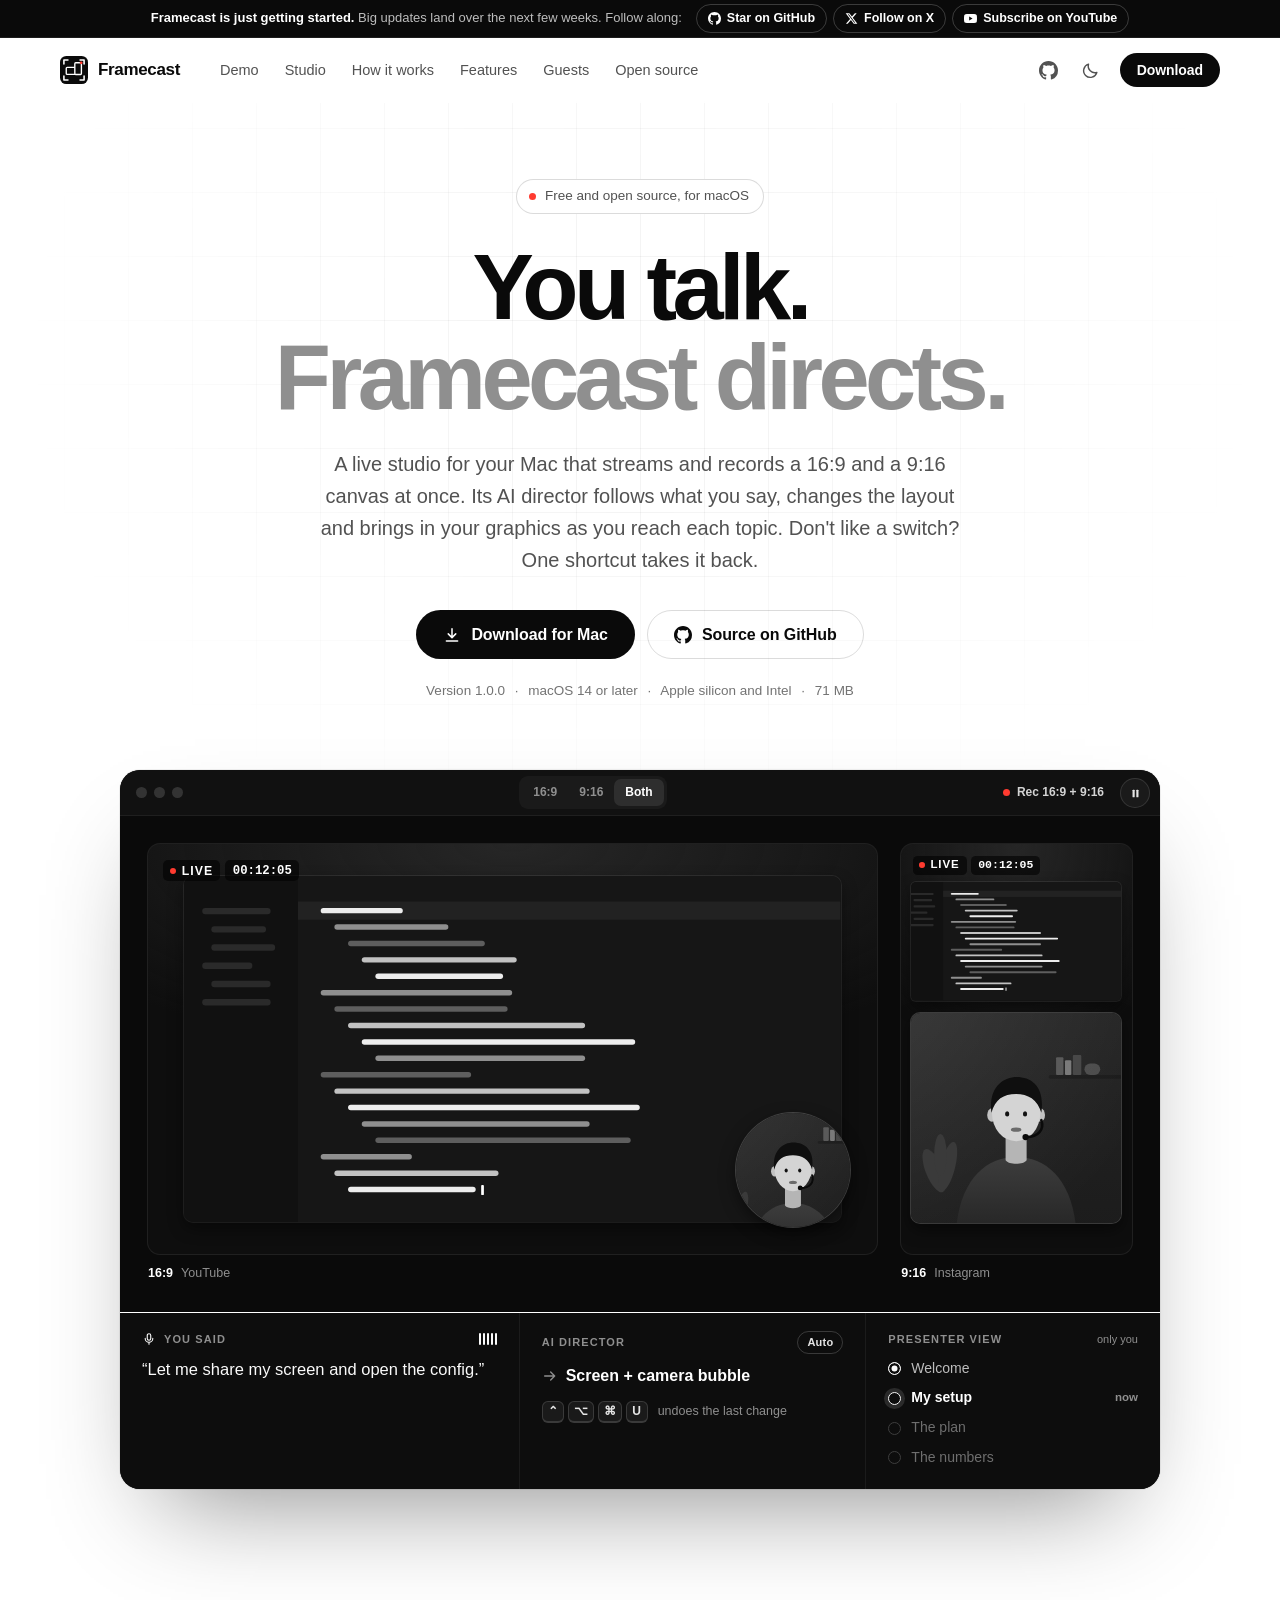
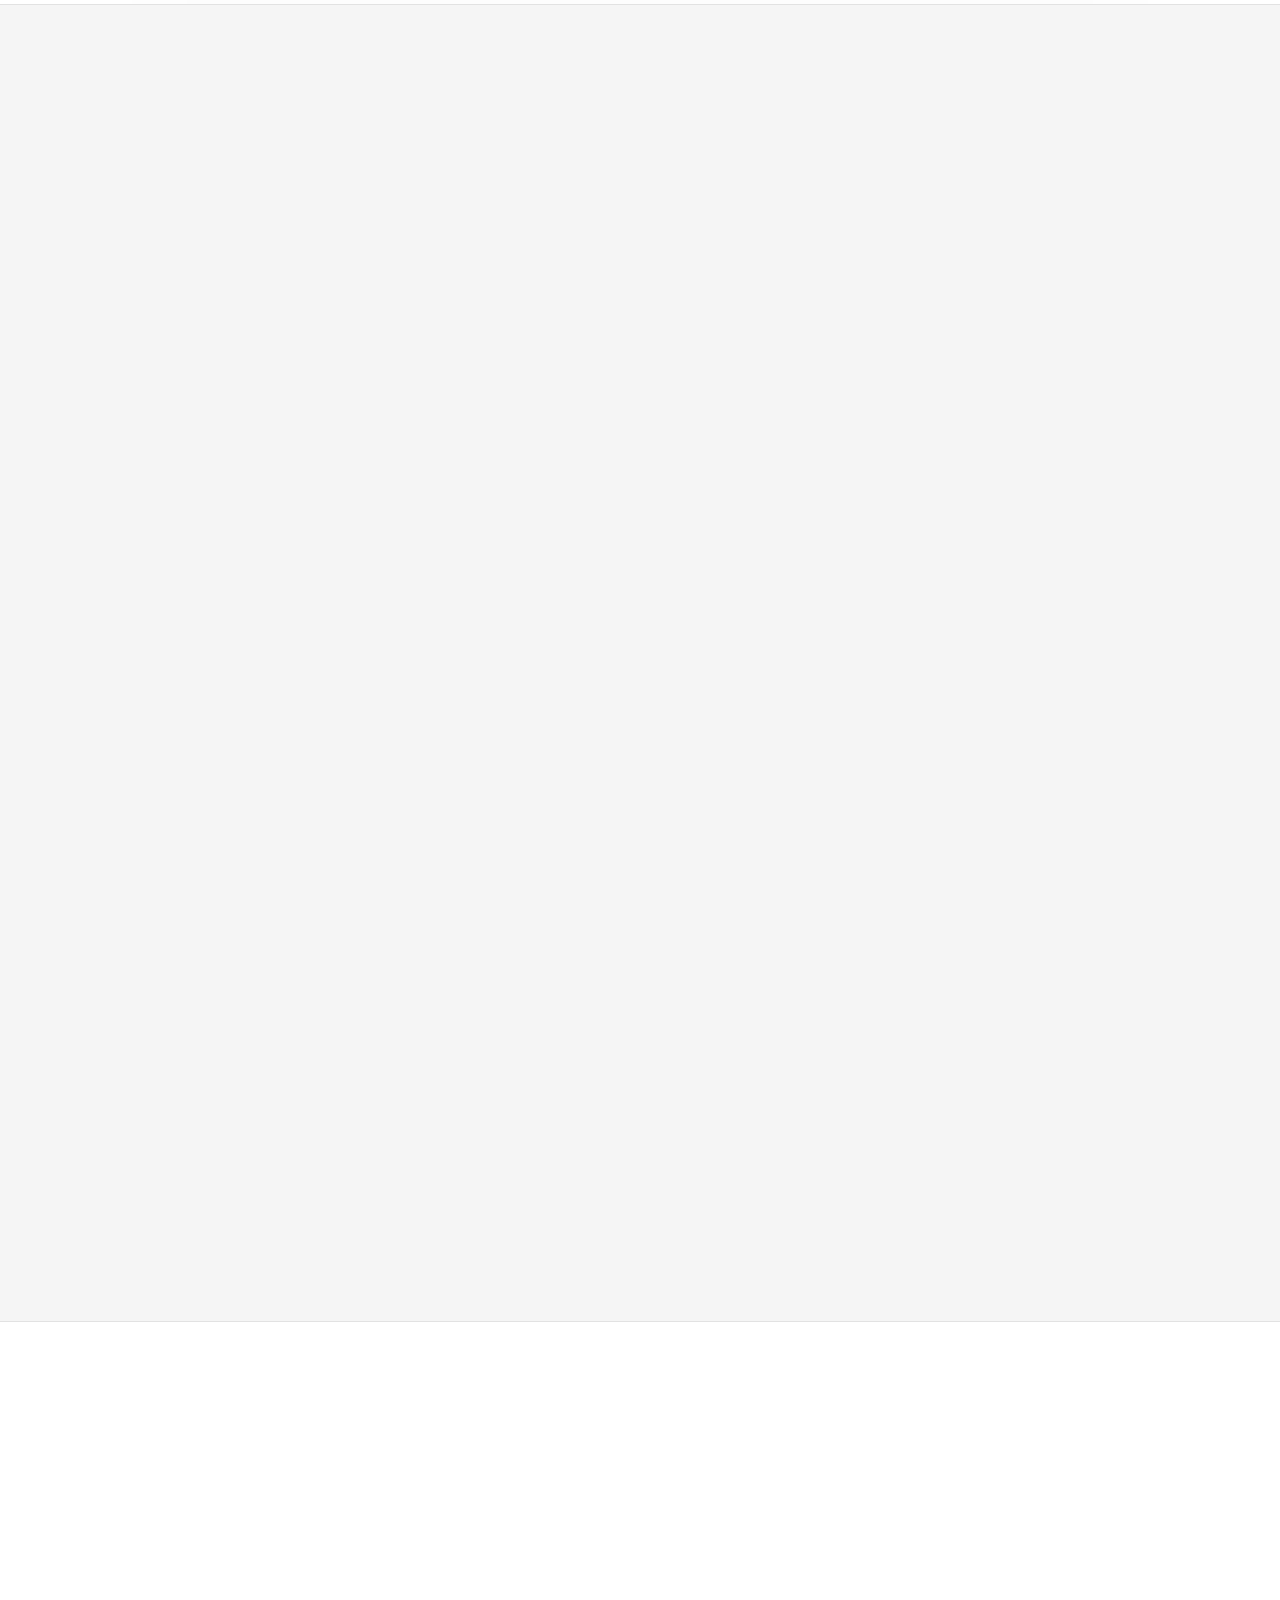
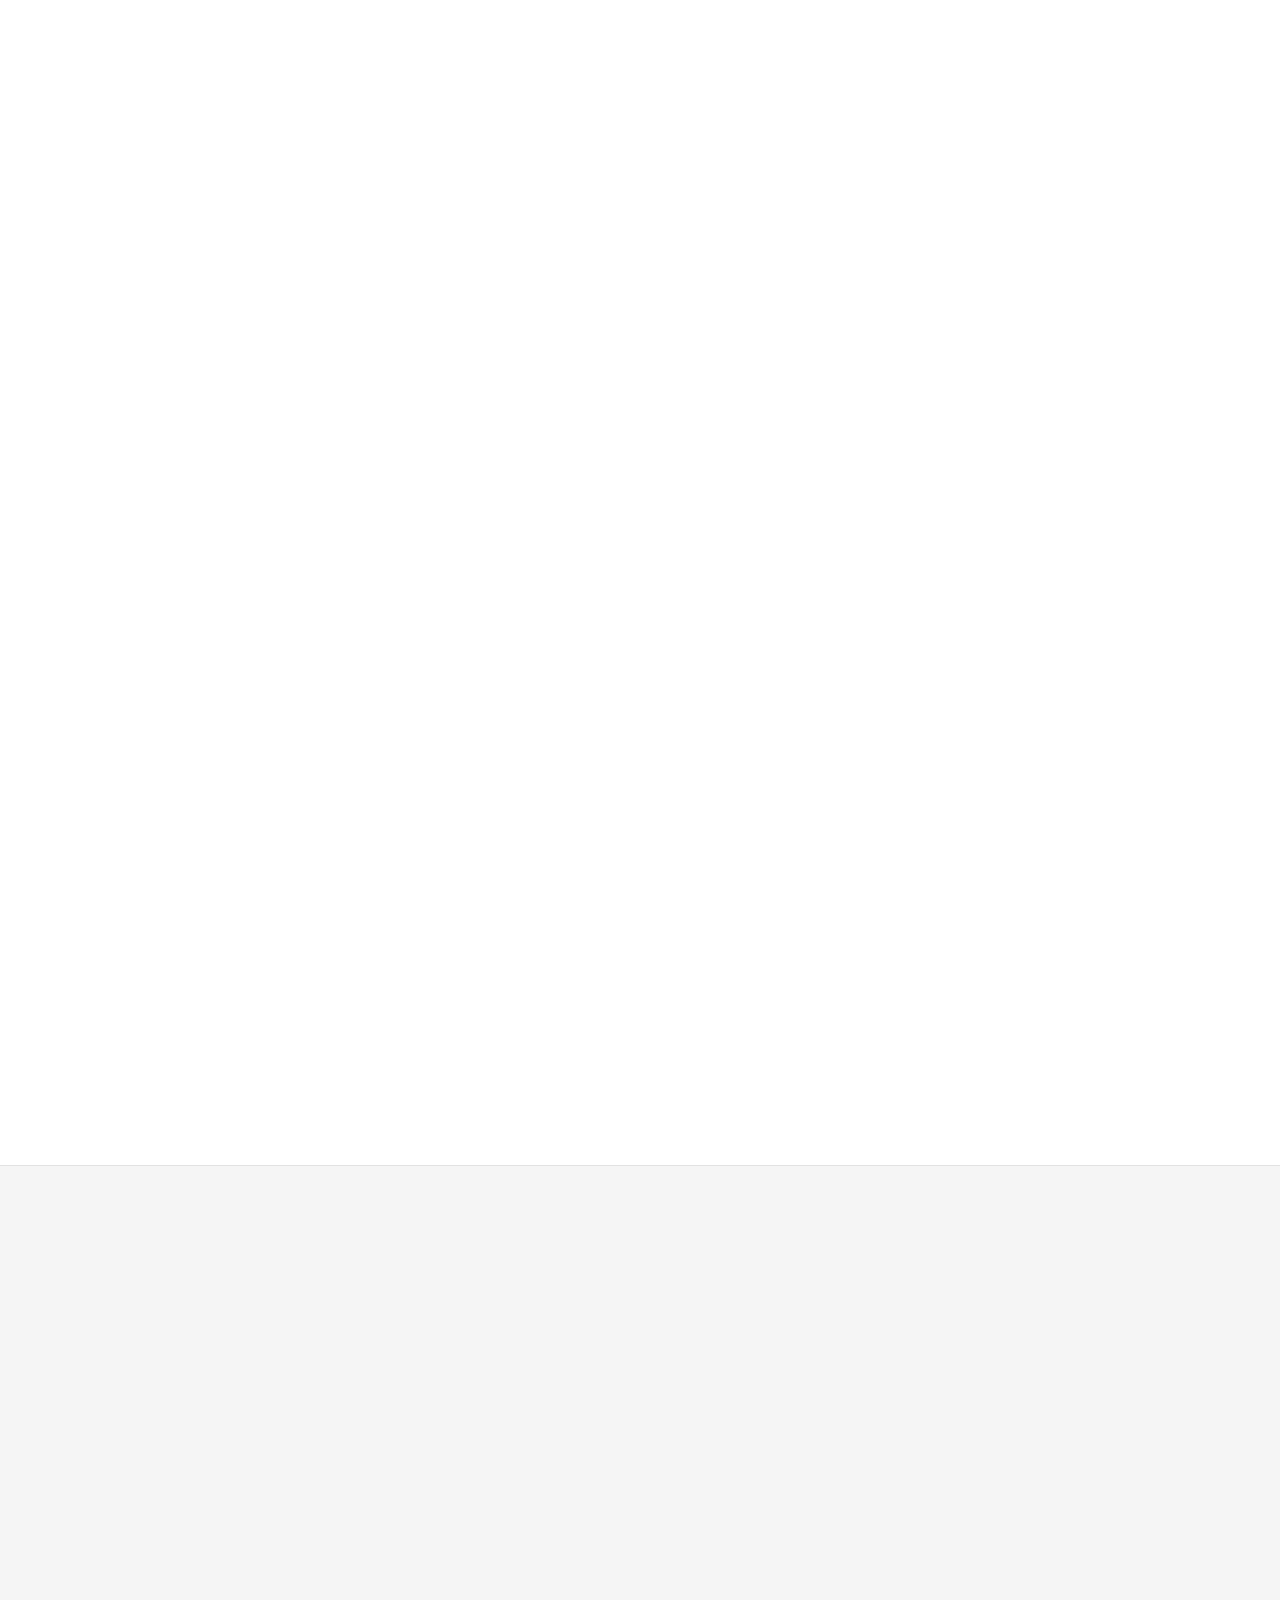
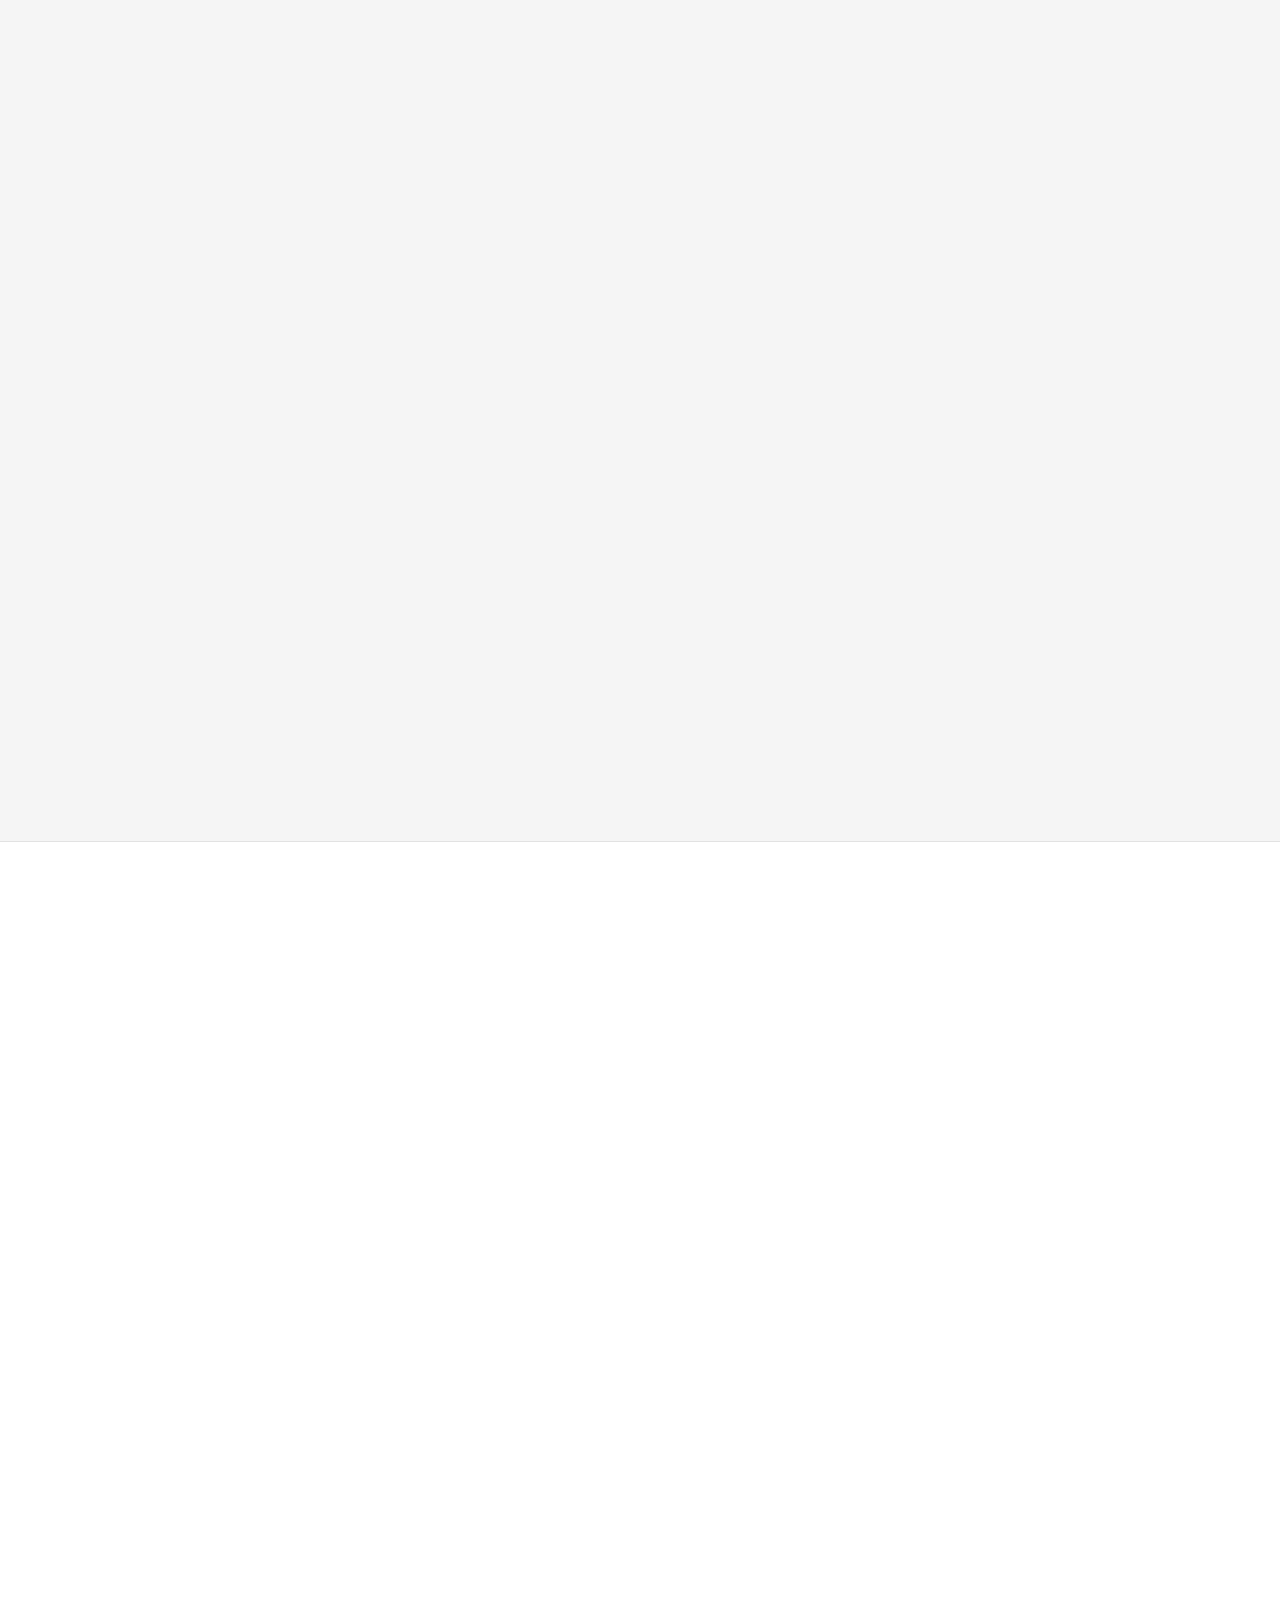
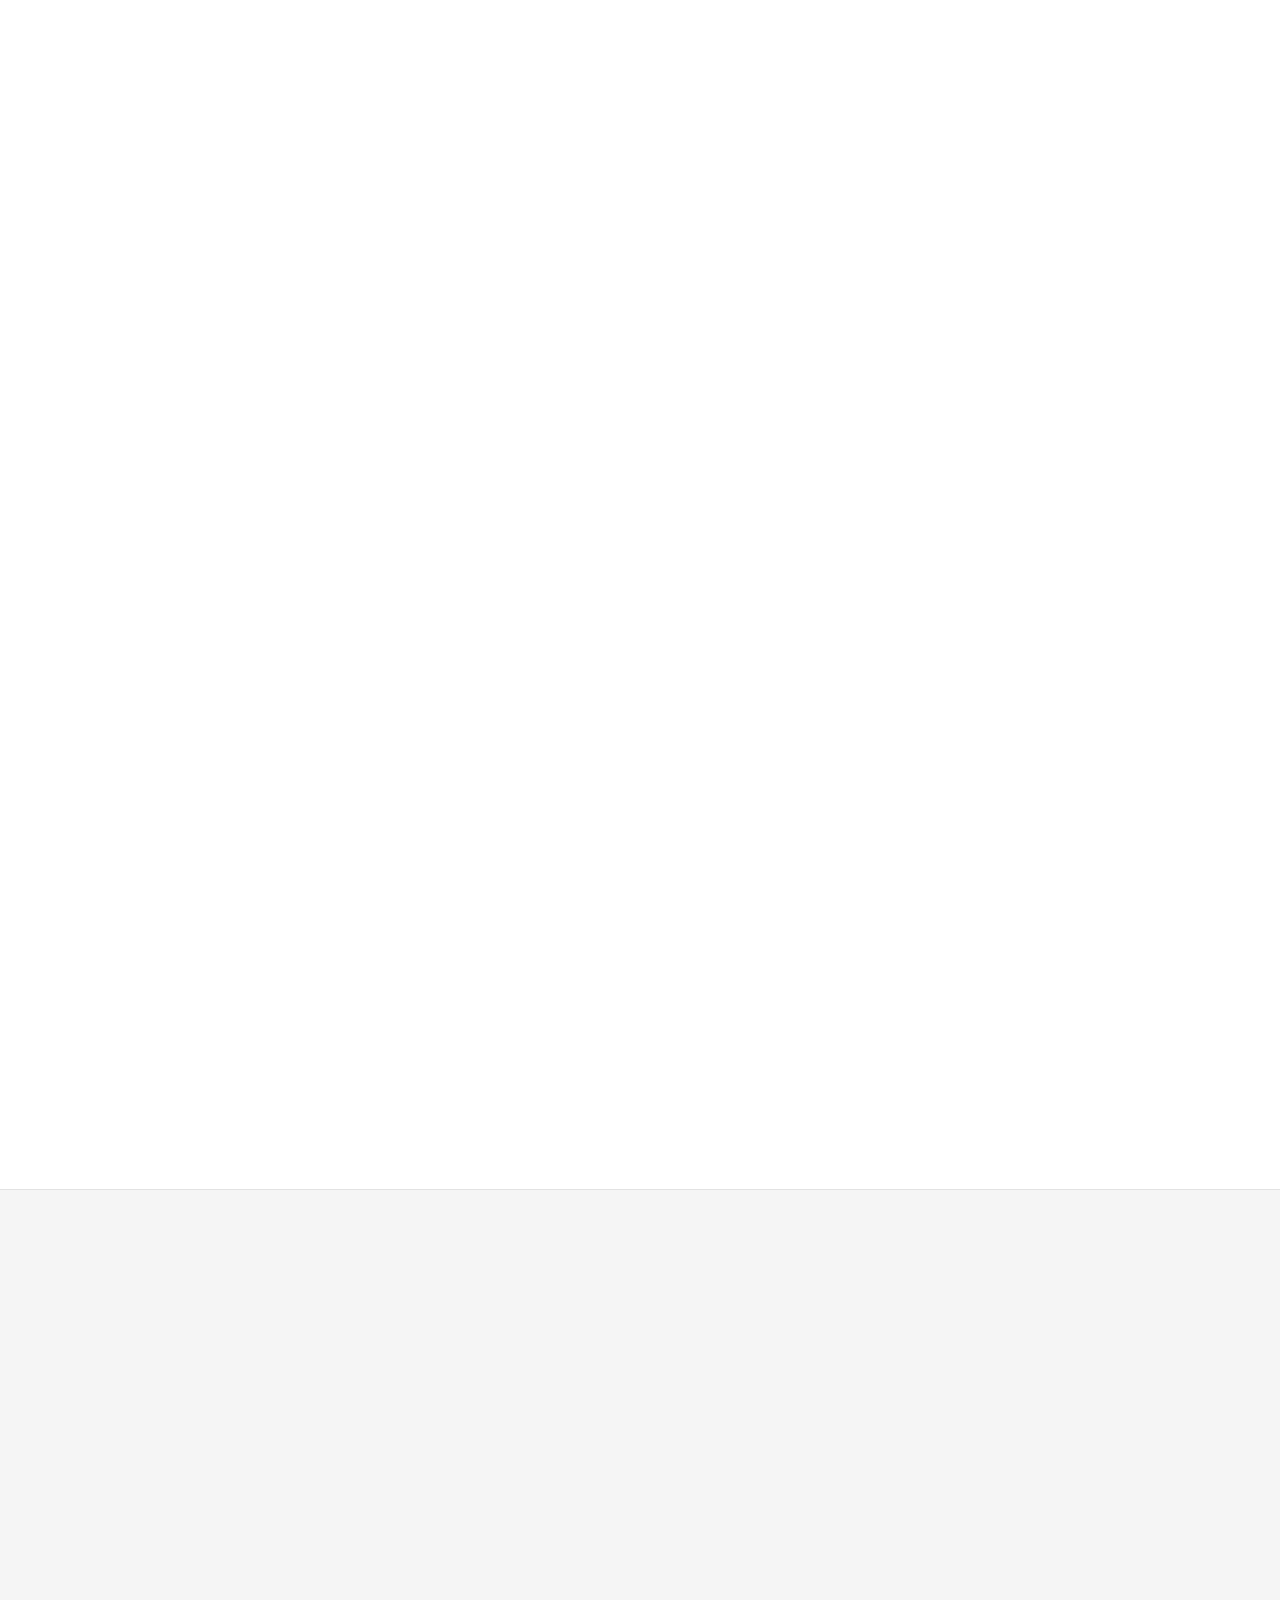
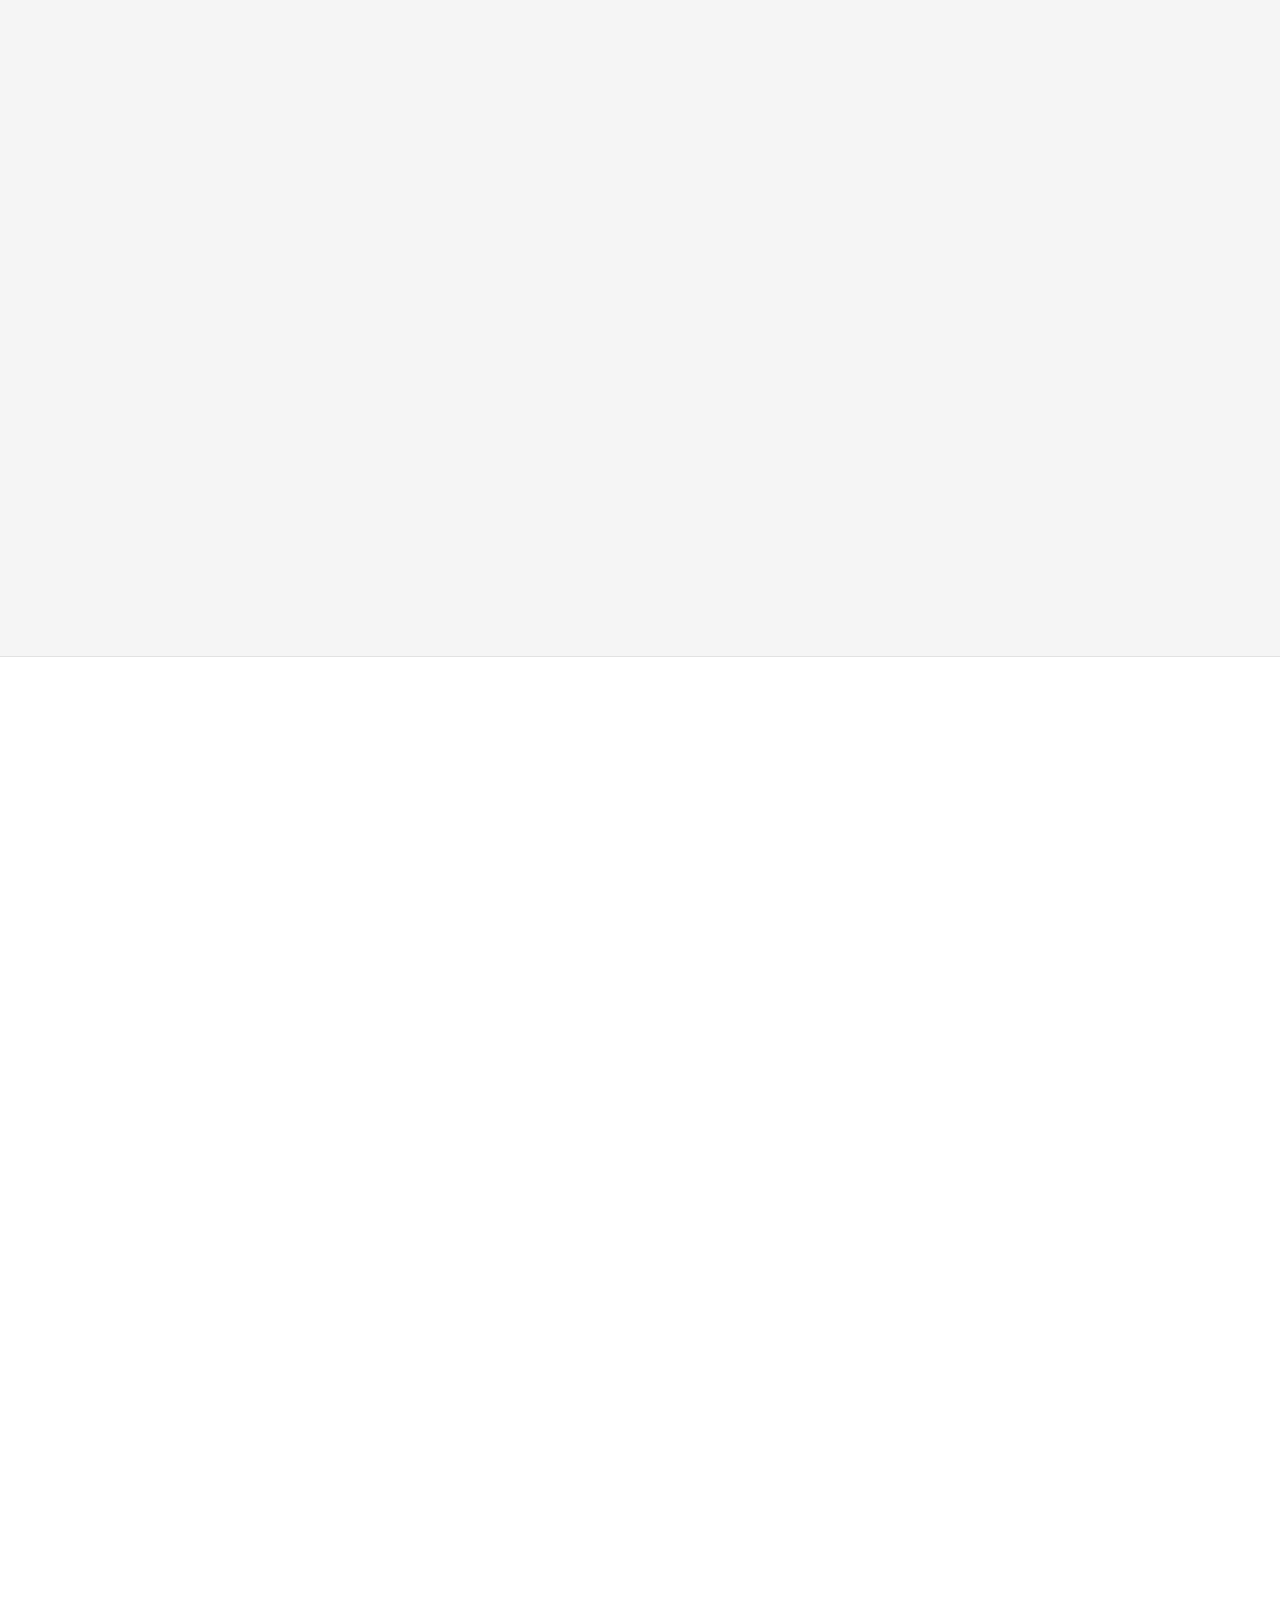
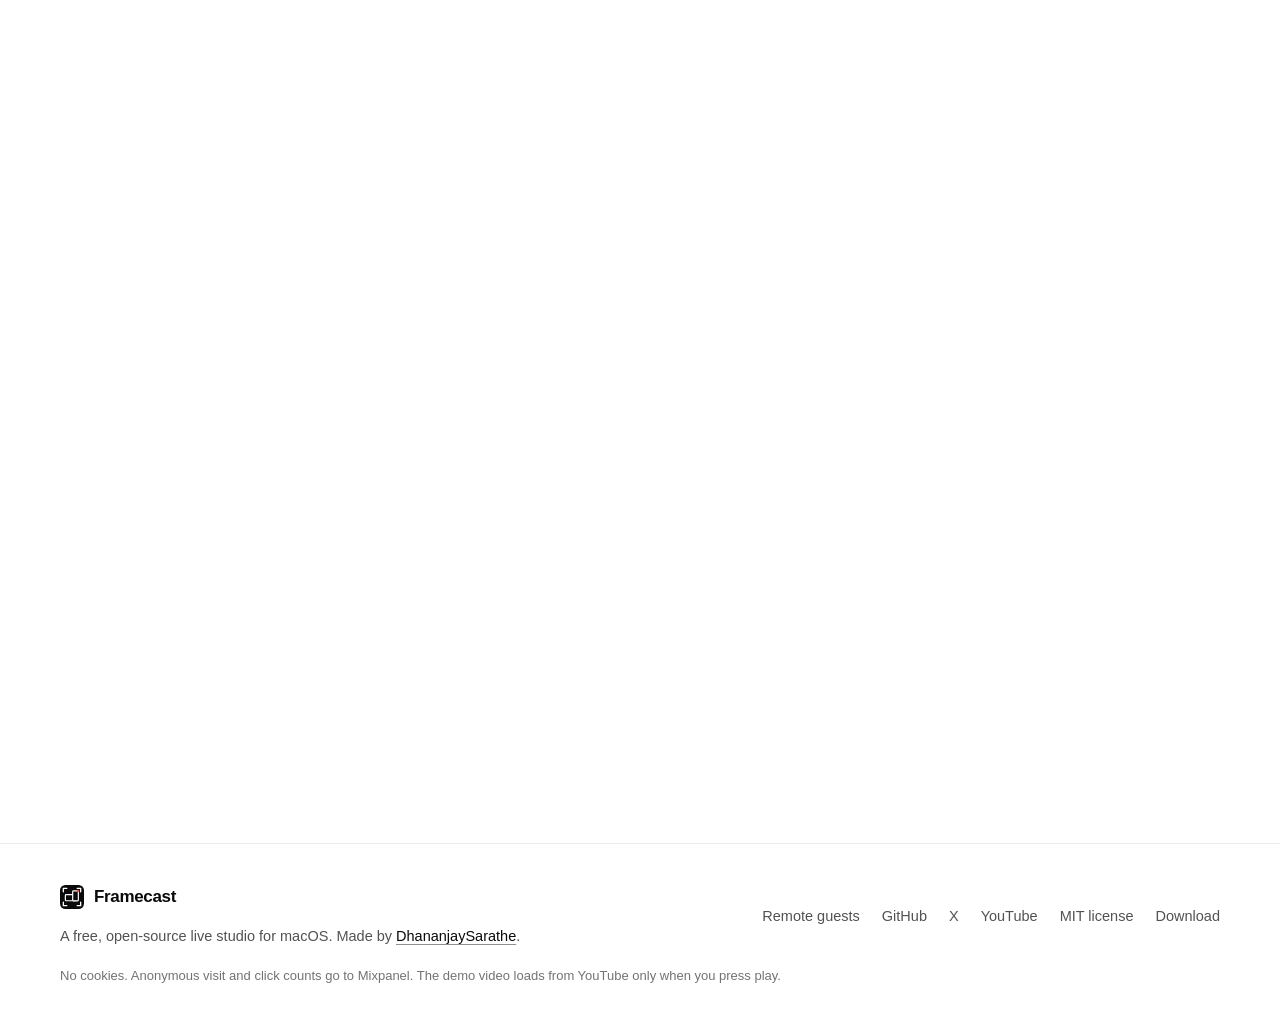
==== index.html @ 8eb72af9 "Explain guest mode under the download A softly highlighted Guest mode block: why remote guests need " ====
<!doctype html>
<html lang="en">
<head>
  <meta charset="utf-8">
  <meta name="viewport" content="width=device-width, initial-scale=1">
  <meta http-equiv="Content-Security-Policy" content="default-src 'none'; img-src 'self'; style-src 'self'; script-src 'self'; frame-src https://www.youtube-nocookie.com; connect-src https://api-js.mixpanel.com https://api-eu.mixpanel.com https://api-in.mixpanel.com; base-uri 'none'; form-action 'none'">
  <title>Framecast: a free live studio for Mac with an AI director</title>
  <meta name="description" content="Framecast is a free, open-source macOS app for live streaming and recording. It renders 16:9 and 9:16 at once, and an AI director switches layouts and graphics as you talk.">
  <meta name="color-scheme" content="light">
  <meta name="theme-color" content="#ffffff">
  <meta property="og:type" content="website">
  <meta property="og:title" content="Framecast: a free live studio for Mac with an AI director">
  <meta property="og:description" content="Stream and record 16:9 and 9:16 at once. An AI director follows what you say and switches layouts and graphics. Free and open source.">
  <link rel="icon" href="assets/img/logo.svg" type="image/svg+xml">
  <link rel="icon" href="assets/img/favicon-64.png" type="image/png" sizes="64x64">
  <link rel="apple-touch-icon" href="assets/img/apple-touch-icon.png">
  <link rel="stylesheet" href="assets/css/site.css">
  <script src="assets/js/theme.js"></script>
  <script src="assets/js/analytics.js" defer></script>
  <script src="assets/js/site.js" defer></script>
</head>
<body>
  <a class="skip" href="#main">Skip to content</a>

  <!-- Shared SVG pieces: icons and the gradients the hero graphics use. -->
  <svg class="sprite" aria-hidden="true" focusable="false" width="0" height="0">
    <defs>
      <linearGradient id="g-route" x1="0" y1="0" x2="1" y2="0">
        <stop offset="0" stop-color="#8a8a8a"/>
        <stop offset="1" stop-color="#ffffff"/>
      </linearGradient>
      <linearGradient id="g-bar" x1="0" y1="0" x2="0" y2="1">
        <stop offset="0" stop-color="#4a4a4a"/>
        <stop offset="1" stop-color="#2e2e2e"/>
      </linearGradient>
      <linearGradient id="g-bar-hi" x1="0" y1="0" x2="0" y2="1">
        <stop offset="0" stop-color="#ffffff"/>
        <stop offset="1" stop-color="#d9d9d9"/>
      </linearGradient>
      <linearGradient id="g-room" x1="0" y1="0" x2="0" y2="1">
        <stop offset="0" stop-color="#2b2b2b"/>
        <stop offset="1" stop-color="#151515"/>
      </linearGradient>
      <radialGradient id="g-lamp" cx=".18" cy=".2" r=".6">
        <stop offset="0" stop-color="#ffffff" stop-opacity=".14"/>
        <stop offset="1" stop-color="#ffffff" stop-opacity="0"/>
      </radialGradient>
      <linearGradient id="g-sweater" x1="0" y1="0" x2="0" y2="1">
        <stop offset="0" stop-color="#3d3d3d"/>
        <stop offset="1" stop-color="#262626"/>
      </linearGradient>
    </defs>
    <symbol id="i-canvases" viewBox="0 0 24 24" fill="none" stroke="currentColor" stroke-width="1.75" stroke-linecap="round" stroke-linejoin="round"><rect x="2" y="7" width="12.5" height="8" rx="1.6"/><rect x="16.5" y="3.5" width="5.5" height="17" rx="1.6"/></symbol>
    <symbol id="i-record" viewBox="0 0 24 24" fill="none" stroke="currentColor" stroke-width="1.75"><circle cx="12" cy="12" r="8.5"/><circle cx="12" cy="12" r="3.5" fill="currentColor" stroke="none"/></symbol>
    <symbol id="i-stream" viewBox="0 0 24 24" fill="none" stroke="currentColor" stroke-width="1.75" stroke-linecap="round"><circle cx="12" cy="12" r="1.8" fill="currentColor" stroke="none"/><path d="M8.6 15.4a4.8 4.8 0 0 1 0-6.8M15.4 8.6a4.8 4.8 0 0 1 0 6.8M5.7 18.3a8.9 8.9 0 0 1 0-12.6M18.3 5.7a8.9 8.9 0 0 1 0 12.6"/></symbol>
    <symbol id="i-layouts" viewBox="0 0 24 24" fill="none" stroke="currentColor" stroke-width="1.75" stroke-linejoin="round"><rect x="3" y="4" width="18" height="16" rx="2"/><path d="M3 10h18M10 10v10"/></symbol>
    <symbol id="i-overlay" viewBox="0 0 24 24" fill="none" stroke="currentColor" stroke-width="1.75" stroke-linejoin="round"><rect x="3" y="4" width="18" height="16" rx="2"/><rect x="5.5" y="13" width="9.5" height="4" rx="1" fill="currentColor" stroke="none"/></symbol>
    <symbol id="i-director" viewBox="0 0 24 24" fill="none" stroke="currentColor" stroke-width="1.75" stroke-linecap="round" stroke-linejoin="round"><path d="M4 10h16v8.5a1.5 1.5 0 0 1-1.5 1.5h-13A1.5 1.5 0 0 1 4 18.5z"/><path d="m4 10-.7-2.9a1 1 0 0 1 .8-1.2l13.6-3a1 1 0 0 1 1.2.8l.6 2.9zM8.3 5.2l2.6 3.6M13.6 4l2.6 3.6"/></symbol>
    <symbol id="i-eye" viewBox="0 0 24 24" fill="none" stroke="currentColor" stroke-width="1.75" stroke-linejoin="round"><path d="M2.5 12s3.5-6.5 9.5-6.5 9.5 6.5 9.5 6.5-3.5 6.5-9.5 6.5S2.5 12 2.5 12z"/><circle cx="12" cy="12" r="2.8"/></symbol>
    <symbol id="i-guests" viewBox="0 0 24 24" fill="none" stroke="currentColor" stroke-width="1.75" stroke-linecap="round"><circle cx="9" cy="8.5" r="3.2"/><path d="M3 19.5c.6-3.3 3-5 6-5s5.4 1.7 6 5"/><circle cx="17" cy="9.5" r="2.5"/><path d="M16.6 14.6c2.4.2 3.9 1.6 4.4 4.4"/></symbol>
    <symbol id="i-chat" viewBox="0 0 24 24" fill="none" stroke="currentColor" stroke-width="1.75" stroke-linejoin="round"><path d="M4.2 4.5h15.6a1.2 1.2 0 0 1 1.2 1.2v9.6a1.2 1.2 0 0 1-1.2 1.2H11l-5 4v-4H4.2A1.2 1.2 0 0 1 3 15.3V5.7a1.2 1.2 0 0 1 1.2-1.2z"/><path d="M7.5 9h9M7.5 12.5h6" stroke-linecap="round"/></symbol>
    <symbol id="i-lock" viewBox="0 0 24 24" fill="none" stroke="currentColor" stroke-width="1.75" stroke-linejoin="round"><rect x="4.5" y="10.5" width="15" height="10" rx="2"/><path d="M8 10.5v-3a4 4 0 0 1 8 0v3"/></symbol>
    <symbol id="i-mic" viewBox="0 0 24 24" fill="none" stroke="currentColor" stroke-width="1.9" stroke-linecap="round"><rect x="9" y="3" width="6" height="11" rx="3"/><path d="M5.5 11a6.5 6.5 0 0 0 13 0M12 17.5V21"/></symbol>
    <symbol id="i-arrow" viewBox="0 0 24 24" fill="none" stroke="currentColor" stroke-width="2" stroke-linecap="round" stroke-linejoin="round"><path d="M4 12h15M13 6l6 6-6 6"/></symbol>
    <symbol id="i-download" viewBox="0 0 24 24" fill="none" stroke="currentColor" stroke-width="2" stroke-linecap="round" stroke-linejoin="round"><path d="M12 3.5v11.5M7 10.5l5 5 5-5M4.5 20h15"/></symbol>
    <symbol id="i-copy" viewBox="0 0 24 24" fill="none" stroke="currentColor" stroke-width="1.8" stroke-linejoin="round"><rect x="8.5" y="8.5" width="12" height="12" rx="2"/><path d="M15.5 8.5V5A1.5 1.5 0 0 0 14 3.5H5A1.5 1.5 0 0 0 3.5 5v9A1.5 1.5 0 0 0 5 15.5h3.5"/></symbol>
    <symbol id="i-check" viewBox="0 0 24 24" fill="none" stroke="currentColor" stroke-width="2.2" stroke-linecap="round" stroke-linejoin="round"><path d="m5 12.5 4.5 4.5L19 7.5"/></symbol>
    <symbol id="i-sun" viewBox="0 0 24 24" fill="none" stroke="currentColor" stroke-width="1.8" stroke-linecap="round"><circle cx="12" cy="12" r="4"/><path d="M12 2.5v2M12 19.5v2M2.5 12h2M19.5 12h2M5.3 5.3l1.4 1.4M17.3 17.3l1.4 1.4M5.3 18.7l1.4-1.4M17.3 6.7l1.4-1.4"/></symbol>
    <symbol id="i-moon" viewBox="0 0 24 24" fill="none" stroke="currentColor" stroke-width="1.8" stroke-linejoin="round"><path d="M20 14.5A8.5 8.5 0 0 1 9.5 4a8.5 8.5 0 1 0 10.5 10.5z"/></symbol>
    <symbol id="i-pause" viewBox="0 0 24 24" fill="currentColor"><rect x="6.5" y="5" width="4" height="14" rx="1.2"/><rect x="13.5" y="5" width="4" height="14" rx="1.2"/></symbol>
    <symbol id="i-play" viewBox="0 0 24 24" fill="currentColor"><path d="M8 5.6v12.8a1 1 0 0 0 1.5.86l10.4-6.4a1 1 0 0 0 0-1.72L9.5 4.74A1 1 0 0 0 8 5.6z"/></symbol>
    <symbol id="i-github" viewBox="0 0 16 16" fill="currentColor"><path d="M8 0C3.58 0 0 3.58 0 8c0 3.54 2.29 6.53 5.47 7.59.4.07.55-.17.55-.38 0-.19-.01-.82-.01-1.49-2.01.37-2.53-.49-2.69-.94-.09-.23-.48-.94-.82-1.13-.28-.15-.68-.52-.01-.53.63-.01 1.08.58 1.23.82.72 1.21 1.87.87 2.33.66.07-.52.28-.87.51-1.07-1.78-.2-3.64-.89-3.64-3.95 0-.87.31-1.59.82-2.15-.08-.2-.36-1.02.08-2.12 0 0 .67-.21 2.2.82.64-.18 1.32-.27 2-.27.68 0 1.36.09 2 .27 1.53-1.04 2.2-.82 2.2-.82.44 1.1.16 1.92.08 2.12.51.56.82 1.27.82 2.15 0 3.07-1.87 3.75-3.65 3.95.29.25.54.73.54 1.48 0 1.07-.01 1.93-.01 2.2 0 .21.15.46.55.38A8.01 8.01 0 0 0 16 8c0-4.42-3.58-8-8-8z"/></symbol>
    <symbol id="i-x" viewBox="0 0 24 24" fill="currentColor"><path d="M18.244 2.25h3.308l-7.227 8.26 8.502 11.24H16.17l-5.214-6.817L4.99 21.75H1.68l7.73-8.835L1.254 2.25H8.08l4.713 6.231zm-1.161 17.52h1.833L7.084 4.126H5.117z"/></symbol>
    <symbol id="i-youtube" viewBox="0 0 24 24" fill="currentColor"><path d="M23.5 6.19a3.02 3.02 0 0 0-2.12-2.14C19.5 3.55 12 3.55 12 3.55s-7.5 0-9.38.5A3.02 3.02 0 0 0 .5 6.19C0 8.07 0 12 0 12s0 3.93.5 5.81a3.02 3.02 0 0 0 2.12 2.14c1.88.5 9.38.5 9.38.5s7.5 0 9.38-.5a3.02 3.02 0 0 0 2.12-2.14C24 15.93 24 12 24 12s0-3.93-.5-5.81zM9.55 15.57V8.43L15.82 12l-6.27 3.57z"/></symbol>
  </svg>

  <header class="nav" data-nav>
    <div class="announce">
      <div class="wrap announce-in">
        <p class="announce-text"><span class="announce-long"><b>Framecast is just getting started.</b> Big updates land over the next few weeks. Follow along:</span><span class="announce-short"><b>Big updates coming.</b> Follow along:</span></p>
        <div class="announce-links">
          <a href="https://github.com/DhananjaySarathe/framecast-studio" data-track="Social Click" data-track-network="github" data-track-where="top bar" aria-label="Star Framecast on GitHub"><svg aria-hidden="true"><use href="#i-github"/></svg><span>Star on GitHub</span></a>
          <a href="https://x.com/dhananjay11211" data-track="Social Click" data-track-network="x" data-track-where="top bar" aria-label="Follow on X"><svg aria-hidden="true"><use href="#i-x"/></svg><span>Follow on X</span></a>
          <a href="https://www.youtube.com/@ChilledBeer?sub_confirmation=1" data-track="Social Click" data-track-network="youtube" data-track-where="top bar" aria-label="Subscribe on YouTube"><svg aria-hidden="true"><use href="#i-youtube"/></svg><span>Subscribe on YouTube</span></a>
        </div>
      </div>
    </div>
    <div class="wrap nav-in">
      <a class="brand" href="#top" aria-label="Framecast, back to top">
        <svg class="mark" viewBox="100 100 824 824" width="28" height="28" aria-hidden="true" focusable="false"><rect class="mark-body" x="100" y="100" width="824" height="824" rx="185"/><path class="mark-line" d="M215 334V215h119M690 215h119v119M215 690v119h119M690 809h119V690" stroke-width="46"/><rect class="mark-line" x="284" y="433" width="368" height="207" rx="26" stroke-width="40"/><rect class="mark-line mark-front" x="536" y="299" width="194" height="344" rx="26" stroke-width="40"/><circle class="mark-dot" cx="723" cy="301" r="42"/></svg>
        <span>Framecast</span>
      </a>
      <nav class="nav-links" aria-label="Sections">
        <a href="#demo" data-track="Nav Click">Demo</a>
        <a href="#studio" data-track="Nav Click">Studio</a>
        <a href="#how" data-track="Nav Click">How it works</a>
        <a href="#features" data-track="Nav Click">Features</a>
        <a href="guests.html" data-track="Nav Click">Guests</a>
        <a href="#open-source" data-track="Nav Click">Open source</a>
      </nav>
      <div class="nav-actions">
        <a class="icon-btn" href="https://github.com/DhananjaySarathe/framecast-studio" aria-label="Framecast on GitHub" data-track="GitHub Click" data-track-where="nav">
          <svg aria-hidden="true"><use href="#i-github"/></svg>
        </a>
        <button class="icon-btn" type="button" data-theme-toggle data-track="Theme Toggle" aria-label="Switch to dark mode">
          <svg class="if-light" aria-hidden="true"><use href="#i-moon"/></svg>
          <svg class="if-dark" aria-hidden="true"><use href="#i-sun"/></svg>
        </button>
        <a class="btn btn-primary btn-sm" href="#download" data-track="Nav Click">Download</a>
      </div>
    </div>
  </header>

  <main id="main">
    <!-- Hero -->
    <section class="hero" id="top">
      <div class="hero-bg" aria-hidden="true"></div>
      <div class="wrap hero-in">
        <p class="eyebrow-pill"><span class="dot" aria-hidden="true"></span>Free and open source, for macOS</p>
        <h1>You talk.<br><em>Framecast directs.</em></h1>
        <p class="lead">
          A live studio for your Mac that streams and records a 16:9 and a 9:16 canvas at once.
          Its AI director follows what you say, changes the layout and brings in your graphics as you reach each topic.
          Don't like a switch? One shortcut takes it back.
        </p>
        <div class="cta-row">
          <a class="btn btn-primary btn-lg" href="https://github.com/DhananjaySarathe/framecast-studio/releases/latest/download/Framecast.dmg" data-dmg-link data-show-steps data-track="Download Click" data-track-where="hero">
            <svg aria-hidden="true"><use href="#i-download"/></svg>Download for Mac
          </a>
          <a class="btn btn-ghost btn-lg" href="https://github.com/DhananjaySarathe/framecast-studio" data-track="GitHub Click" data-track-where="hero">
            <svg aria-hidden="true"><use href="#i-github"/></svg>Source on GitHub
          </a>
        </div>
        <p class="meta">Version 1.0.0 <span aria-hidden="true">·</span> macOS 14 or later <span aria-hidden="true">·</span> Apple silicon and Intel <span aria-hidden="true">·</span> 71 MB</p>

        <!-- Animated illustration: one presenter, two canvases, the AI director switching looks. -->
        <div class="studio" data-stage>
          <p class="sr-only">
            Illustration: a presenter is live on a 16:9 and a 9:16 canvas at the same time. As they talk, Framecast's
            AI director moves from the camera to a screen share, then a roadmap graphic with a round camera bubble,
            then a bar chart with the camera beside it. When it makes the chart full screen, the presenter presses
            Control Option Command U and the change is undone.
          </p>
          <div class="studio-bar" aria-hidden="true">
            <span class="lights"><i></i><i></i><i></i></span>
            <span class="seg"><span>16:9</span><span>9:16</span><span class="is-on">Both</span></span>
            <span class="rec"><i></i>Rec 16:9 + 9:16</span>
          </div>
          <button class="stage-toggle" type="button" data-stage-toggle aria-pressed="false">
            <svg class="if-running" aria-hidden="true"><use href="#i-pause"/></svg>
            <svg class="if-paused" aria-hidden="true"><use href="#i-play"/></svg>
            <span class="sr-only" data-stage-toggle-label>Pause animation</span>
          </button>

          <div class="stage" aria-hidden="true" data-look="screen">
            <figure class="cv cv-h">
              <div class="cv-inner" data-canvas="h">
                <div class="ly ly-screen on" data-ly="screen">
                  <svg viewBox="0 0 1440 760" preserveAspectRatio="xMidYMid slice" focusable="false">
                    <rect width="1440" height="760" fill="#161616"/>
                    <rect width="250" height="760" fill="#111111"/>
                    <g fill="#2a2a2a">
                      <rect x="40" y="70" width="150" height="14" rx="7"/><rect x="60" y="110" width="120" height="14" rx="7"/>
                      <rect x="60" y="150" width="140" height="14" rx="7"/><rect x="40" y="190" width="110" height="14" rx="7"/>
                      <rect x="60" y="230" width="130" height="14" rx="7"/><rect x="40" y="270" width="150" height="14" rx="7"/>
                    </g>
                    <rect class="code-hl" x="250" y="56" width="1190" height="40" fill="#ffffff" fill-opacity=".05"/>
                    <g class="code">
                      <rect x="300" y="70" width="180" height="12" rx="6" fill="#ededed"/>
                      <rect x="330" y="106" width="250" height="12" rx="6" fill="#8f8f8f"/>
                      <rect x="360" y="142" width="300" height="12" rx="6" fill="#5e5e5e"/>
                      <rect x="390" y="178" width="340" height="12" rx="6" fill="#c2c2c2"/>
                      <rect x="420" y="214" width="280" height="12" rx="6" fill="#ededed"/>
                      <rect x="300" y="250" width="420" height="12" rx="6" fill="#8f8f8f"/>
                      <rect x="330" y="286" width="380" height="12" rx="6" fill="#5e5e5e"/>
                      <rect x="360" y="322" width="520" height="12" rx="6" fill="#c2c2c2"/>
                      <rect x="390" y="358" width="600" height="12" rx="6" fill="#ededed"/>
                      <rect x="420" y="394" width="460" height="12" rx="6" fill="#8f8f8f"/>
                      <rect x="300" y="430" width="330" height="12" rx="6" fill="#5e5e5e"/>
                      <rect x="330" y="466" width="560" height="12" rx="6" fill="#c2c2c2"/>
                      <rect x="360" y="502" width="640" height="12" rx="6" fill="#ededed"/>
                      <rect x="390" y="538" width="500" height="12" rx="6" fill="#8f8f8f"/>
                      <rect x="420" y="574" width="560" height="12" rx="6" fill="#5e5e5e"/>
                      <rect x="300" y="610" width="200" height="12" rx="6" fill="#8f8f8f"/>
                      <rect x="330" y="646" width="360" height="12" rx="6" fill="#c2c2c2"/>
                      <rect x="360" y="682" width="280" height="12" rx="6" fill="#ededed"/>
                    </g>
                    <rect class="caret" x="652" y="678" width="6" height="22" rx="2" fill="#ffffff"/>
                  </svg>
                </div>
                <div class="ly ly-roadmap" data-ly="roadmap">
                  <svg viewBox="0 0 1440 760" preserveAspectRatio="xMidYMid meet" focusable="false">
                    <text x="90" y="130" class="g-title">The next three months</text>
                    <text x="90" y="182" class="g-sub">Roadmap</text>
                    <path class="route-glow" pathLength="1" d="M170 560C320 560 330 420 480 420S660 480 790 480 960 300 1100 300"/>
                    <path class="route" pathLength="1" d="M170 560C320 560 330 420 480 420S660 480 790 480 960 300 1100 300"/>
                    <g class="stops">
                      <g class="stop"><circle cx="170" cy="560" r="18"/><text x="170" y="625">Plan</text></g>
                      <g class="stop"><circle cx="480" cy="420" r="18"/><text x="480" y="485">Build</text></g>
                      <g class="stop"><circle cx="790" cy="480" r="18"/><text x="790" y="545">Beta</text></g>
                      <g class="stop is-last"><circle cx="1100" cy="300" r="22"/><text x="1100" y="370">Launch</text></g>
                    </g>
                  </svg>
                </div>
                <div class="ly ly-bars" data-ly="bars">
                  <svg viewBox="0 0 960 660" preserveAspectRatio="xMidYMid meet" focusable="false">
                    <text x="60" y="100" class="g-title">Last four streams</text>
                    <text x="60" y="146" class="g-sub">Peak viewers</text>
                    <path d="M60 560H900" stroke="#ffffff" stroke-opacity=".16" stroke-width="3"/>
                    <g class="bars">
                      <rect x="110" y="410" width="140" height="150" rx="14" fill="url(#g-bar)"/>
                      <rect x="300" y="340" width="140" height="220" rx="14" fill="url(#g-bar)"/>
                      <rect x="490" y="290" width="140" height="270" rx="14" fill="url(#g-bar)"/>
                      <rect x="680" y="180" width="140" height="380" rx="14" fill="url(#g-bar-hi)"/>
                    </g>
                    <g class="g-axis"><text x="180" y="610">#1</text><text x="370" y="610">#2</text><text x="560" y="610">#3</text><text x="750" y="610">#4</text></g>
                  </svg>
                </div>
                <div class="ly ly-cam on" data-ly="cam">
                  <svg viewBox="0 0 400 400" preserveAspectRatio="xMidYMid slice" focusable="false">
                    <rect x="-400" y="-400" width="1200" height="1200" fill="url(#g-room)"/>
                    <rect x="-400" y="-400" width="1200" height="1200" fill="url(#g-lamp)"/>
                    <g fill="#000" fill-opacity=".22"><rect x="262" y="118" width="150" height="7" rx="3"/></g>
                    <g><rect x="276" y="84" width="14" height="34" rx="2" fill="#5a5a5a"/><rect x="293" y="90" width="12" height="28" rx="2" fill="#7a7a7a"/><rect x="308" y="80" width="16" height="38" rx="2" fill="#484848"/><rect x="330" y="96" width="30" height="22" rx="11" fill="#ffffff" fill-opacity=".18"/></g>
                    <g fill="#3a3a3a"><ellipse cx="44" cy="300" rx="16" ry="44" transform="rotate(-22 44 300)"/><ellipse cx="70" cy="292" rx="14" ry="48" transform="rotate(14 70 292)"/><ellipse cx="56" cy="270" rx="12" ry="40"/></g>
                    <g class="person">
                      <path d="M86 410c8-92 56-136 114-136s106 44 114 136z" fill="url(#g-sweater)"/>
                      <path d="M180 236h40v44c-6 9-34 9-40 0z" fill="#b5b5b5"/>
                      <ellipse cx="154" cy="194" rx="9" ry="13" fill="#c2c2c2"/>
                      <ellipse cx="246" cy="194" rx="9" ry="13" fill="#c2c2c2"/>
                      <ellipse cx="200" cy="190" rx="46" ry="54" fill="#d4d4d4"/>
                      <path d="M153 190c-6-48 22-68 48-68 30 0 54 20 47 68-7-26-26-36-48-36-24 0-40 10-47 36z" fill="#0f0f0f"/>
                      <g class="eyes" fill="#111111"><ellipse cx="183" cy="192" rx="4" ry="5"/><ellipse cx="217" cy="192" rx="4" ry="5"/></g>
                      <ellipse class="mouth" cx="200" cy="222" rx="10" ry="4" fill="#6b6b6b"/>
                      <path d="M248 204c6 18-6 32-28 32" fill="none" stroke="#0a0a0a" stroke-width="5" stroke-linecap="round"/>
                      <circle cx="218" cy="236" r="6" fill="#0a0a0a"/>
                    </g>
                  </svg>
                </div>
                <div class="lt" data-lt><b>Your name</b><span>Live from your Mac</span></div>
                <div class="hud"><span class="live">Live</span><span class="tc" data-tc>00:12:04</span></div>
              </div>
              <figcaption><b>16:9</b><span>YouTube</span></figcaption>
            </figure>
            <figure class="cv cv-v">
              <div class="cv-inner" data-canvas="v"></div>
              <figcaption><b>9:16</b><span>Instagram</span></figcaption>
            </figure>
          </div>

          <div class="feed" aria-hidden="true">
            <div class="feed-progress"><i data-progress></i></div>
            <div class="feed-col">
              <p class="feed-label"><svg><use href="#i-mic"/></svg>You said <span class="lvl"><i></i><i></i><i></i><i></i><i></i></span></p>
              <p class="feed-quote" data-heard>“Let me share my screen and open the config.”</p>
            </div>
            <div class="feed-col">
              <p class="feed-label">AI director <span class="mode">Auto</span></p>
              <p class="feed-did" data-did><svg><use href="#i-arrow"/></svg><span>Screen + camera bubble</span></p>
              <p class="feed-undo" data-undo><kbd>⌃</kbd><kbd>⌥</kbd><kbd>⌘</kbd><kbd>U</kbd><span>undoes the last change</span></p>
            </div>
            <div class="feed-col feed-pv">
              <p class="feed-label">Presenter view <span class="only">only you</span></p>
              <ol class="topics" data-topics>
                <li class="done">Welcome</li>
                <li class="now">My setup</li>
                <li>The plan</li>
                <li>The numbers</li>
              </ol>
            </div>
          </div>
        </div>
      </div>
    </section>

    <!-- Demo video: a local poster until someone presses play, then the YouTube (no-cookie) player. -->
    <section class="section section-alt" id="demo" aria-labelledby="demo-title">
      <div class="wrap">
        <div class="section-head reveal">
          <p class="eyebrow">Demo</p>
          <h2 id="demo-title">Watch it in action.</h2>
          <p class="section-lead">Framecast and its AI director running a live stream.</p>
        </div>
        <div class="video reveal">
          <a class="video-poster" href="https://www.youtube.com/watch?v=71M55RDe9Cg" data-video="71M55RDe9Cg" data-track="Demo Video Play" aria-label="Play the Framecast demo video">
            <img src="assets/img/both-canvases-1600.webp" srcset="assets/img/both-canvases-960.webp 960w, assets/img/both-canvases-1600.webp 1600w" sizes="(min-width: 1200px) 1100px, 100vw" width="1600" height="1000" loading="lazy" alt="">
            <span class="video-play" aria-hidden="true"><svg><use href="#i-play"/></svg></span>
            <span class="video-caption" aria-hidden="true">Framecast: an AI that runs your live stream</span>
          </a>
        </div>
        <p class="fine reveal">Plays from YouTube. Nothing loads from YouTube until you press play.</p>
        <div class="demo-more reveal">
          <p><b>Want to see a whole show?</b> Here's a real live stream run with Framecast.</p>
          <a class="btn btn-ghost" href="https://www.youtube.com/live/WnFP2bDTrdY" target="_blank" rel="noopener" data-track="Live Example Click">
            <svg aria-hidden="true"><use href="#i-youtube"/></svg>Watch the live stream
          </a>
          <p class="demo-version"><span class="v-pill">v1</span>This is version 1, and I'm improving it constantly. Expect a lot to change in the coming weeks.</p>
        </div>
      </div>
    </section>

    <!-- The studio -->
    <section class="section" id="studio" aria-labelledby="studio-title">
      <div class="wrap">
        <div class="section-head reveal">
          <p class="eyebrow">The studio</p>
          <h2 id="studio-title">One show, two formats at once.</h2>
          <p class="section-lead">
            Framecast renders a 16:9 and a 9:16 canvas on the same clock, so your landscape stream and your vertical
            one are the same show, frame for frame. Switch a scene and both change, each laid out for its own shape.
            Record them side by side, or send each one to its own destinations.
          </p>
        </div>

        <div class="gallery reveal" data-tabs>
          <div class="tabs" role="tablist" aria-label="Screenshots">
            <button type="button" role="tab" data-track="Screenshot Tab" id="tab-both" aria-controls="shot-both" aria-selected="true">Both canvases</button>
            <button type="button" role="tab" data-track="Screenshot Tab" id="tab-guests" aria-controls="shot-guests" aria-selected="false" tabindex="-1">Guests</button>
            <button type="button" role="tab" data-track="Screenshot Tab" id="tab-dest" aria-controls="shot-dest" aria-selected="false" tabindex="-1">Destinations</button>
            <button type="button" role="tab" data-track="Screenshot Tab" id="tab-pack" aria-controls="shot-pack" aria-selected="false" tabindex="-1">Creator pack</button>
            <button type="button" role="tab" data-track="Screenshot Tab" id="tab-mixer" aria-controls="shot-mixer" aria-selected="false" tabindex="-1">Mixer</button>
            <button type="button" role="tab" data-track="Screenshot Tab" id="tab-setup" aria-controls="shot-setup" aria-selected="false" tabindex="-1">First launch</button>
          </div>
          <div class="window">
            <figure class="shot" role="tabpanel" id="shot-both" aria-labelledby="tab-both">
              <img src="assets/img/both-canvases-1600.webp" srcset="assets/img/both-canvases-960.webp 960w, assets/img/both-canvases-1600.webp 1600w" sizes="(min-width: 1200px) 1100px, 100vw" width="1600" height="1000" alt="The Framecast studio window. Scenes are listed on the left. In the middle, the 16:9 canvas shows a code editor with a camera square in the corner, and the 9:16 canvas shows the same screen above a large camera shot. Comments from YouTube, Twitch, X and Instagram are on the right, with Record and Start broadcast buttons along the bottom.">
              <figcaption>Scenes on the left, both canvases in the middle, comments from every destination on the right.</figcaption>
            </figure>
            <figure class="shot" role="tabpanel" id="shot-guests" aria-labelledby="tab-guests" hidden>
              <img src="assets/img/guests-1600.webp" srcset="assets/img/guests-960.webp 960w, assets/img/guests-1600.webp 1600w" sizes="(min-width: 1200px) 1100px, 100vw" width="1600" height="1000" loading="lazy" alt="The Guests tab with an invite link and a Copy button, an option to ask before letting guests in, and empty Waiting and On stage lists. The canvas shows the Conversation scene with a camera shot and a yellow name tag.">
              <figcaption>Guests join from a browser. You let each one in, then put them on air.</figcaption>
            </figure>
            <figure class="shot" role="tabpanel" id="shot-dest" aria-labelledby="tab-dest" hidden>
              <img src="assets/img/destinations-1600.webp" srcset="assets/img/destinations-960.webp 960w, assets/img/destinations-1600.webp 1600w" sizes="(min-width: 1200px) 1100px, 100vw" width="1600" height="1000" loading="lazy" alt="The Destinations sheet. A local RTMP check is switched on. Below it, a form adds a YouTube destination with a server URL, a stream key field and a Horizontal canvas picker. Tabs offer YouTube, Twitch, X, Instagram and Custom.">
              <figcaption>Add YouTube, Twitch, X, Instagram or any RTMP/RTMPS server. Keys go in the Keychain.</figcaption>
            </figure>
            <figure class="shot" role="tabpanel" id="shot-pack" aria-labelledby="tab-pack" hidden>
              <img src="assets/img/creator-pack-1600.webp" srcset="assets/img/creator-pack-960.webp 960w, assets/img/creator-pack-1600.webp 1600w" sizes="(min-width: 1200px) 1100px, 100vw" width="1600" height="1000" loading="lazy" alt="The Add to scene sheet open on Creator pack, showing Starting soon, Be right back and Thanks for watching cards with countdowns, in a dark Obsidian style and a light Paper style.">
              <figcaption>The creator pack: intro, break and outro cards with a live countdown, in four styles.</figcaption>
            </figure>
            <figure class="shot" role="tabpanel" id="shot-mixer" aria-labelledby="tab-mixer" hidden>
              <img src="assets/img/mixer-1600.webp" srcset="assets/img/mixer-960.webp 960w, assets/img/mixer-1600.webp 1600w" sizes="(min-width: 1200px) 1100px, 100vw" width="1600" height="1000" loading="lazy" alt="The Mixer tab with level meters and faders for the microphone and the Mac's desktop audio, and an output section with master and headphone levels and a peak limit.">
              <figcaption>The mixer: everything you hear on air, with a peak limit on the output.</figcaption>
            </figure>
            <figure class="shot" role="tabpanel" id="shot-setup" aria-labelledby="tab-setup" hidden>
              <img src="assets/img/first-launch-1600.webp" srcset="assets/img/first-launch-960.webp 960w, assets/img/first-launch-1600.webp 1600w" sizes="(min-width: 1200px) 1100px, 100vw" width="1600" height="1000" loading="lazy" alt="The first-launch screen asking what Framecast may use: camera, microphone, and screen and system audio, each marked Allowed. Steps on the left read Access, Camera and mic, Formats, and Ready.">
              <figcaption>First launch walks you through permissions, devices and formats.</figcaption>
            </figure>
          </div>
        </div>
      </div>
    </section>

    <!-- How it works -->
    <section class="section section-alt" id="how" aria-labelledby="how-title">
      <div class="wrap">
        <div class="section-head reveal">
          <p class="eyebrow">How the AI director works</p>
          <h2 id="how-title">Write a brief. Go live. Talk.</h2>
          <p class="section-lead">You don't need a script, and you don't need a hand on the switcher. Here's what happens between your notes and the stream.</p>
        </div>

        <ol class="steps">
          <li class="step reveal">
            <div class="step-art" aria-hidden="true">
              <svg viewBox="0 0 280 150">
                <rect class="a-card" x="54" y="14" width="172" height="122" rx="12"/>
                <rect class="a-ink" x="72" y="32" width="56" height="10" rx="5"/>
                <rect class="a-soft" x="72" y="56" width="132" height="7" rx="3.5"/>
                <rect class="a-soft" x="72" y="72" width="112" height="7" rx="3.5"/>
                <rect class="a-soft" x="72" y="88" width="124" height="7" rx="3.5"/>
                <rect class="a-soft" x="72" y="104" width="70" height="7" rx="3.5"/>
                <rect class="a-accent a-blink" x="146" y="101" width="3" height="13" rx="1.5"/>
              </svg>
            </div>
            <span class="step-n">01</span>
            <h3>Write a brief</h3>
            <p>In Rundown › New show, jot down your topics, what you want people to take away and a few lines you might say. Not a script.</p>
          </li>
          <li class="step reveal">
            <div class="step-art" aria-hidden="true">
              <svg viewBox="0 0 280 150">
                <rect class="a-card" x="20" y="18" width="104" height="114" rx="12"/>
                <circle class="a-accent" cx="38" cy="42" r="5"/><rect class="a-soft" x="50" y="38" width="58" height="8" rx="4"/>
                <circle class="a-accent" cx="38" cy="68" r="5"/><rect class="a-soft" x="50" y="64" width="48" height="8" rx="4"/>
                <circle class="a-mint" cx="38" cy="94" r="5"/><rect class="a-soft" x="50" y="90" width="54" height="8" rx="4"/>
                <rect class="a-card" x="138" y="18" width="122" height="52" rx="10"/>
                <path class="a-route" d="M152 56c16 0 18-22 36-22s20 12 36 12 18-18 26-18"/>
                <rect class="a-card" x="138" y="80" width="56" height="52" rx="10"/>
                <rect class="a-accent" x="148" y="110" width="8" height="14" rx="2"/><rect class="a-accent" x="160" y="100" width="8" height="24" rx="2"/><rect class="a-mint" x="172" y="92" width="8" height="32" rx="2"/>
                <rect class="a-card" x="204" y="80" width="56" height="52" rx="10"/>
                <path class="a-gauge" d="M216 118a16 16 0 0 1 32 0"/><path class="a-needle" d="M232 118l9-12"/>
              </svg>
            </div>
            <span class="step-n">02</span>
            <h3>Claude prepares the show</h3>
            <p>Hand the brief to Claude Desktop or Claude Code on your own Claude plan. It writes the outline and makes the visuals: roadmaps, bar charts, gauges, checklists, cards and reference pictures, drawn by Framecast in your show's style.</p>
          </li>
          <li class="step reveal">
            <div class="step-art" aria-hidden="true">
              <svg viewBox="0 0 280 150">
                <circle class="a-card" cx="62" cy="75" r="34"/>
                <g transform="translate(44 57) scale(1.5)"><use href="#i-mic" class="a-ink-stroke" width="24" height="24"/></g>
                <g class="a-wave">
                  <rect x="118" y="62" width="7" height="26" rx="3.5"/><rect x="132" y="48" width="7" height="54" rx="3.5"/><rect x="146" y="56" width="7" height="38" rx="3.5"/>
                  <rect x="160" y="40" width="7" height="70" rx="3.5"/><rect x="174" y="54" width="7" height="42" rx="3.5"/><rect x="188" y="64" width="7" height="22" rx="3.5"/>
                  <rect x="202" y="50" width="7" height="50" rx="3.5"/><rect x="216" y="60" width="7" height="30" rx="3.5"/><rect x="230" y="66" width="7" height="18" rx="3.5"/>
                </g>
              </svg>
            </div>
            <span class="step-n">03</span>
            <h3>Go live and talk</h3>
            <p>Turn on Listen and pick Auto. Speech recognition runs on your Mac. Every 6 seconds while you talk, a small model on your Claude or OpenAI key reads the outline and the last 90 seconds of what you said, as text. About $0.10–0.50 per show-hour.</p>
          </li>
          <li class="step reveal">
            <div class="step-art" aria-hidden="true">
              <svg viewBox="0 0 280 150">
                <rect class="a-card" x="18" y="34" width="100" height="62" rx="10"/>
                <circle class="a-soft" cx="68" cy="58" r="11"/><path class="a-soft" d="M48 96c3-14 10-20 20-20s17 6 20 20z"/>
                <path class="a-arrow" d="M128 65h22m-7-7 7 7-7 7"/>
                <rect class="a-card" x="160" y="34" width="100" height="62" rx="10"/>
                <path class="a-route" d="M172 80c10 0 12-16 24-16s12 8 22 8"/>
                <circle class="a-mint-fill" cx="242" cy="82" r="11"/>
                <g class="a-keys"><rect x="78" y="112" width="26" height="24" rx="6"/><rect x="108" y="112" width="26" height="24" rx="6"/><rect x="138" y="112" width="26" height="24" rx="6"/><rect x="168" y="112" width="26" height="24" rx="6"/></g>
                <g class="a-keytext"><text x="91" y="129">⌃</text><text x="121" y="129">⌥</text><text x="151" y="129">⌘</text><text x="181" y="129">U</text></g>
              </svg>
            </div>
            <span class="step-n">04</span>
            <h3>It switches, you stay in charge</h3>
            <p>It finds the topic you're on, even if you jump around, ticks off what you've covered and puts up the matching graphic with a fresh look. ⌃⌥⌘U undoes the last change. Suggest mode asks first.</p>
          </li>
        </ol>

        <div class="notes">
          <div class="note reveal">
            <svg class="note-icon" aria-hidden="true"><use href="#i-eye"/></svg>
            <h3>Only you see your notes</h3>
            <p>The presenter view lists your topics and ticks them off as you cover them. It stays out of the stream and out of other apps' screen captures.</p>
          </div>
          <div class="note reveal">
            <svg class="note-icon" aria-hidden="true"><use href="#i-director"/></svg>
            <h3>Have a script instead?</h3>
            <p>Framecast splits it into parts, each starting with a cue line. Say the cue and it switches, or suggests the switch. The prompter follows your voice in large type.</p>
          </div>
          <div class="note reveal">
            <svg class="note-icon" aria-hidden="true"><use href="#i-mic"/></svg>
            <h3>Speaks Hinglish</h3>
            <p>Listen can follow English and Hindi mixed in the same sentence. The Hindi model downloads from Apple once.</p>
          </div>
        </div>
        <p class="fine reveal">Following your voice needs macOS 26 or later. On macOS 14 and 15 you can still move through a show by hand with ⌃⌥⌘T.</p>
      </div>
    </section>

    <!-- Features -->
    <section class="section" id="features" aria-labelledby="features-title">
      <div class="wrap">
        <div class="section-head reveal">
          <p class="eyebrow">Features</p>
          <h2 id="features-title">Everything in the studio</h2>
          <p class="section-lead">All of it is in the free download. No account, no subscription, no paywall.</p>
        </div>

        <div class="bento">
          <article class="tile tile-wide tile-canvases reveal">
            <div class="tile-text">
              <svg class="tile-icon" aria-hidden="true"><use href="#i-canvases"/></svg>
              <h3>Two canvases, one clock</h3>
              <p>16:9 and 9:16 are rendered together, frame for frame. Drag, resize and snap layers right on the canvas, and undo any edit with ⌘Z.</p>
            </div>
            <div class="mini-canvases" aria-hidden="true">
              <div class="mini mini-h"><span class="mini-cam"></span><span class="mini-tc" data-tc>00:12:04</span></div>
              <div class="mini mini-v"><span class="mini-cam"></span><span class="mini-tc" data-tc>00:12:04</span></div>
            </div>
          </article>
          <article class="tile reveal">
            <svg class="tile-icon" aria-hidden="true"><use href="#i-record"/></svg>
            <h3>Record both shapes</h3>
            <p>Each canvas goes to its own file, side by side, as MOV, MP4 or MKV. Markers and scene changes become YouTube chapters, and Clip saves the last 30 seconds in both shapes.</p>
          </article>

          <article class="tile reveal">
            <svg class="tile-icon" aria-hidden="true"><use href="#i-stream"/></svg>
            <h3>Stream to RTMP and RTMPS</h3>
            <p>Send each canvas wherever you like. Stream keys stay in your Mac's Keychain, and a pre-flight check tests sound, cameras and disk space first.</p>
            <ul class="chips" aria-label="Destinations">
              <li>YouTube</li><li>Twitch</li><li>X</li><li>Instagram</li><li>Any RTMP/RTMPS server</li>
            </ul>
          </article>
          <article class="tile reveal">
            <svg class="tile-icon" aria-hidden="true"><use href="#i-layouts"/></svg>
            <h3>Layouts and 60 backgrounds</h3>
            <p>Camera, camera bubble, screen with camera, guest panels and more. Pick from 60 backgrounds, from aurora and neon to rooms and nature.</p>
            <div class="swatches" aria-hidden="true"><i></i><i></i><i></i><i></i><i></i><i></i><i></i><i></i></div>
          </article>
          <article class="tile reveal">
            <svg class="tile-icon" aria-hidden="true"><use href="#i-overlay"/></svg>
            <h3>Overlays and lower thirds</h3>
            <p>Name tags, headlines, thank-you cards and QR codes animate in over any scene, each on its own shortcut. The creator pack adds intro, break and outro cards with a live countdown.</p>
          </article>

          <article class="tile tile-wide tile-ai reveal">
            <div class="tile-text">
              <svg class="tile-icon" aria-hidden="true"><use href="#i-director"/></svg>
              <h3>AI rundown and live director</h3>
              <p>Plan a show from a brief or a rough script, then let the director switch looks and graphics while you talk. It runs on your own Claude or OpenAI key. Claude Desktop and Claude Code can also drive Framecast through a control link that stays on your Mac.</p>
            </div>
            <div class="ai-log">
              <p class="ai-log-head">Every decision is logged in the show's folder</p>
              <ul aria-label="Example decisions from a test talk">
                <li><span class="t">0:16</span><span>Price chart</span></li>
                <li><span class="t">0:25</span><span>Benchmark card</span></li>
                <li><span class="t">0:30</span><span>Screen + camera for the demo</span></li>
                <li><span class="t">0:37</span><span>Reference picture</span></li>
                <li><span class="t">0:46</span><span>Back to camera</span></li>
              </ul>
            </div>
          </article>
          <article class="tile reveal">
            <svg class="tile-icon" aria-hidden="true"><use href="#i-eye"/></svg>
            <h3>Presenter view and prompter</h3>
            <p>Your topics, ticked off as you go, in a window only you see. The prompter scrolls your script in large type as you speak, and mirrors for teleprompter glass.</p>
          </article>

          <article class="tile reveal">
            <svg class="tile-icon" aria-hidden="true"><use href="#i-guests"/></svg>
            <h3>Guests from a browser</h3>
            <p>Send a link. Guests open it, check their camera and ask to join, and you let each person in. Run it on your Mac, your Wi-Fi, or anywhere through your own LiveKit Cloud project.</p>
            <a class="tile-link" href="guests.html" data-track="Guest Setup Click" data-track-where="features">Set up guests from anywhere<svg aria-hidden="true"><use href="#i-arrow"/></svg></a>
          </article>
          <article class="tile reveal">
            <svg class="tile-icon" aria-hidden="true"><use href="#i-chat"/></svg>
            <h3>Live chat on screen</h3>
            <p>Comments land in one list. Click one to put it on screen. YouTube and Twitch chat use a free app ID you register yourself.</p>
          </article>
          <article class="tile reveal">
            <svg class="tile-icon" aria-hidden="true"><use href="#i-lock"/></svg>
            <h3>All on your Mac</h3>
            <p>No account, no analytics, no update checks. It only connects where you point it: your stream destinations, and the AI, chat or guest services you turn on.</p>
          </article>
        </div>

        <div class="also reveal">
          <h3>Also in there</h3>
          <ul class="chips chips-lg">
            <li>Preview a scene before it goes on air</li>
            <li>Undo and redo for every edit</li>
            <li>Pre-flight check</li>
            <li>Video, and music that dips when you talk</li>
            <li>Sound pad</li>
            <li>Filters, crop and camera LUTs</li>
            <li>Markers and YouTube chapters</li>
            <li>Clip the last 30 seconds</li>
            <li>Rehearsal with missed-cue fixes</li>
          </ul>
        </div>
      </div>
    </section>

    <!-- Open source -->
    <section class="section section-alt" id="open-source" aria-labelledby="oss-title">
      <div class="wrap">
        <div class="oss">
          <div class="oss-text reveal">
            <p class="eyebrow">Open source</p>
            <h2 id="oss-title">MIT licensed. Every line is on GitHub.</h2>
            <p class="section-lead">
              Read the code, build it yourself, change what you don't like. Framecast has no server of its own.
              It only connects where you point it, and you can check that in the code.
            </p>
            <div class="cta-row cta-left">
              <a class="btn btn-primary" href="https://github.com/DhananjaySarathe/framecast-studio" data-track="GitHub Click" data-track-where="open source">
                <svg aria-hidden="true"><use href="#i-github"/></svg>View the code
              </a>
              <a class="btn btn-ghost" href="https://github.com/DhananjaySarathe/framecast-studio/blob/main/LICENSE" data-track="License Click" data-track-where="open source">Read the license</a>
            </div>
          </div>
          <div class="terminal reveal">
            <div class="terminal-bar">
              <span class="lights" aria-hidden="true"><i></i><i></i><i></i></span>
              <span class="terminal-title">Build it yourself</span>
              <button class="copy" type="button" data-track="Copy" data-track-what="build commands" data-copy="git clone https://github.com/DhananjaySarathe/framecast-studio&#10;cd framecast-studio&#10;./scripts/build_app.sh&#10;open build/Framecast.app">
                <svg aria-hidden="true"><use href="#i-copy"/></svg><span data-copy-label>Copy</span>
              </button>
            </div>
<pre><code><span class="p" aria-hidden="true">$ </span>git clone https://github.com/DhananjaySarathe/framecast-studio
<span class="p" aria-hidden="true">$ </span>cd framecast-studio
<span class="p" aria-hidden="true">$ </span>./scripts/build_app.sh
<span class="p" aria-hidden="true">$ </span>open build/Framecast.app</code></pre>
            <p class="terminal-note">Needs the Xcode Command Line Tools (Swift 6). Full Xcode isn't needed.</p>
          </div>
        </div>

        <div class="data reveal">
          <h3>Where your data goes</h3>
          <dl class="data-list">
            <div><dt>Your streams</dt><dd>The RTMP/RTMPS servers you add, and nowhere else.</dd></div>
            <div><dt>Following your voice</dt><dd>Nowhere. Apple's speech recognition runs on your Mac.</dd></div>
            <div><dt>AI planning and the live director</dt><dd>Anthropic or OpenAI, with your own key, as text, and only when you turn them on.</dd></div>
            <div><dt>Guests</dt><dd>Your Mac, your Wi-Fi, or your own LiveKit Cloud project. You choose.</dd></div>
            <div><dt>Chat (optional)</dt><dd>Google or Twitch, through an app ID you register.</dd></div>
            <div><dt>Upload speed test</dt><dd>speed.cloudflare.com, only when you click it.</dd></div>
            <div><dt>Stream keys and API keys</dt><dd>Your Mac's Keychain.</dd></div>
          </dl>
        </div>
      </div>
    </section>

    <!-- Download -->
    <section class="section" id="download" aria-labelledby="download-title">
      <div class="wrap">
        <div class="section-head reveal">
          <p class="eyebrow">Download</p>
          <h2 id="download-title">Get Framecast for Mac</h2>
          <p class="section-lead">Free. The app runs on your Mac, with no account and no tracking.</p>
        </div>

        <div class="dl reveal">
          <div class="dl-main">
            <img class="dl-icon" src="assets/img/icon-256.png" width="112" height="112" alt="Framecast app icon">
            <p class="dl-name">Framecast <span>1.0.0</span></p>
            <!-- Installer: always the latest GitHub release (the hero button uses the same link). -->
            <a class="btn btn-primary btn-xl" href="https://github.com/DhananjaySarathe/framecast-studio/releases/latest/download/Framecast.dmg" data-dmg-link data-track="Download Click" data-track-where="download section">
              <svg aria-hidden="true"><use href="#i-download"/></svg>
              <span class="btn-stack"><span>Download for Mac</span><small>Framecast.dmg · 71 MB</small></span>
            </a>
            <p class="dl-alt"><a href="https://github.com/DhananjaySarathe/framecast-studio/releases" data-track="Release Notes Click">All versions and release notes</a></p>
            <dl class="specs">
              <div><dt>Needs</dt><dd>macOS 14 Sonoma or later</dd></div>
              <div><dt>Runs on</dt><dd>Apple silicon and Intel Macs</dd></div>
              <div><dt>Price</dt><dd>Free, MIT license</dd></div>
            </dl>
            <div class="hash">
              <div class="hash-head">
                <span>SHA-256</span>
                <button class="copy" type="button" data-track="Copy" data-track-what="SHA-256" data-copy="00432793fd93e0367f47147b74931e91e758782c9da070085bc4e4700a120220">
                  <svg aria-hidden="true"><use href="#i-copy"/></svg><span data-copy-label>Copy</span>
                </button>
              </div>
              <code class="hash-value">00432793fd93e0367f47147b74931e91e758782c9da070085bc4e4700a120220</code>
              <p>To check your copy, run <code>shasum -a 256 ~/Downloads/Framecast.dmg</code> in Terminal and compare.</p>
            </div>
          </div>

          <div class="dl-steps">
            <h3>Opening it the first time</h3>
            <p class="dl-why">Framecast isn't signed with a paid Apple developer account, so macOS asks you to confirm once. After that it opens like any other app.</p>
            <ol class="install">
              <li><span class="n">1</span><div><b>Drag Framecast into Applications.</b> Open the DMG and drop the app on the Applications folder.</div></li>
              <li><span class="n">2</span><div><b>Double-click Framecast.</b> macOS says it can't verify the app. That's expected.</div></li>
              <li><span class="n">3</span><div><b>Allow it once.</b>
                <div class="os-split">
                  <div class="os">
                    <p class="os-name">macOS 15 or later</p>
                    <p>Open System Settings › Privacy &amp; Security, scroll down to Security and click <b>Open Anyway</b> next to Framecast. Confirm with your password or Touch ID, then click Open.</p>
                  </div>
                  <div class="os">
                    <p class="os-name">macOS 14 Sonoma</p>
                    <p>Control-click Framecast in Applications, choose <b>Open</b>, then click <b>Open</b> again.</p>
                  </div>
                </div>
              </div></li>
              <li><span class="n">4</span><div><b>Allow the camera, mic and screen</b> when Framecast first needs them. After you allow Screen Recording, quit and reopen Framecast.</div></li>
            </ol>
            <p class="fine">Following your voice needs macOS 26 or later. Everything else works on macOS 14 and up. Prefer to build it yourself? <a href="https://github.com/DhananjaySarathe/framecast-studio" data-track="GitHub Click" data-track-where="download section">The source is on GitHub.</a></p>
          </div>
        </div>

        <!-- Guest mode needs one extra download; many people won't know it exists. -->
        <div class="guest-mode reveal" id="guest-mode">
          <div class="gm-head">
            <p class="gm-pill"><svg aria-hidden="true"><use href="#i-guests"/></svg>Guest mode</p>
            <h3 class="gm-title">Inviting guests? Get the guest page too.</h3>
            <p class="gm-lead">Framecast can bring guests onto your show straight from their browser. For guests outside your Wi-Fi, guest mode needs one extra file: the guest page. You set it up once, for free.</p>
          </div>
          <ol class="gm-steps">
            <li><span class="gm-n">1</span><h4>Download the guest page</h4><p>A small zip with the page your guests open. No keys or personal details inside.</p></li>
            <li><span class="gm-n">2</span><h4>Put it online</h4><p>Upload it to Cloudflare Pages and create a LiveKit Cloud project. Both are free.</p></li>
            <li><span class="gm-n">3</span><h4>Connect it in Framecast</h4><p>Guests tab › Anyone with a link › Load .env file…, then send each guest an invite link.</p></li>
          </ol>
          <div class="gm-actions">
            <a class="btn btn-primary" href="downloads/framecast-guest-page.zip" download data-track="Guest Page Download" data-track-where="home guest mode">
              <svg aria-hidden="true"><use href="#i-download"/></svg>Download guest page (.zip)
            </a>
            <a class="btn btn-ghost" href="guests.html" data-track="Guest Setup Click" data-track-where="home guest mode">Step-by-step guide<svg aria-hidden="true"><use href="#i-arrow"/></svg></a>
            <span class="gm-size">114 KB · for Framecast 1.0.0</span>
          </div>
          <p class="gm-note">Only inviting people on this Mac or your Wi-Fi? You don't need the file: pick This Mac only or People on my Wi-Fi in the Guests tab. Those need LiveKit installed once with <code>brew install livekit</code>.</p>
        </div>
      </div>
    </section>
  </main>

  <footer class="footer">
    <div class="wrap footer-in">
      <div class="footer-brand">
        <a class="brand" href="#top"><svg class="mark" viewBox="100 100 824 824" width="24" height="24" aria-hidden="true" focusable="false"><rect class="mark-body" x="100" y="100" width="824" height="824" rx="185"/><path class="mark-line" d="M215 334V215h119M690 215h119v119M215 690v119h119M690 809h119V690" stroke-width="46"/><rect class="mark-line" x="284" y="433" width="368" height="207" rx="26" stroke-width="40"/><rect class="mark-line mark-front" x="536" y="299" width="194" height="344" rx="26" stroke-width="40"/><circle class="mark-dot" cx="723" cy="301" r="42"/></svg><span>Framecast</span></a>
        <p>A free, open-source live studio for macOS. Made by <a href="https://github.com/DhananjaySarathe">DhananjaySarathe</a>.</p>
      </div>
      <nav class="footer-links" aria-label="Footer">
        <a href="guests.html" data-track="Guest Setup Click" data-track-where="footer">Remote guests</a>
        <a href="https://github.com/DhananjaySarathe/framecast-studio" data-track="GitHub Click" data-track-where="footer">GitHub</a>
        <a href="https://x.com/dhananjay11211" data-track="Social Click" data-track-network="x" data-track-where="footer">X</a>
        <a href="https://www.youtube.com/@ChilledBeer?sub_confirmation=1" data-track="Social Click" data-track-network="youtube" data-track-where="footer">YouTube</a>
        <a href="https://github.com/DhananjaySarathe/framecast-studio/blob/main/LICENSE" data-track="License Click" data-track-where="footer">MIT license</a>
        <a href="#download" data-track="Nav Click">Download</a>
      </nav>
      <p class="footer-note">No cookies. Anonymous visit and click counts go to Mixpanel. The demo video loads from YouTube only when you press play.</p>
    </div>
  </footer>
  <p class="sr-only" aria-live="polite" data-announce></p>
</body>
</html>
---- assets/css/site.css ----
/* Framecast site. Black and white, light by default (the toggle switches to dark);
   the only colour is the red live/recording dot.
   System fonts only; nothing is loaded from other servers. */

:root {
  color-scheme: light;
  --font: -apple-system, BlinkMacSystemFont, "SF Pro Text", "Segoe UI", Roboto, "Helvetica Neue", Arial, sans-serif;
  --mono: ui-monospace, "SF Mono", SFMono-Regular, Menlo, Consolas, monospace;
  --ease: cubic-bezier(.2, .8, .2, 1);
  --nav-h: 64px;
  --announce-h: 38px;
  --live: #ff3b30;

  --bg: #ffffff;
  --bg-2: #f5f5f5;
  --surface: #ffffff;
  --surface-2: #fafafa;
  --border: rgba(0, 0, 0, .08);
  --border-strong: rgba(0, 0, 0, .14);
  --text: #0a0a0a;
  --muted: #525252;
  --faint: #737373;
  --dim: #8f8f8f;
  --btn: #0a0a0a;
  --btn-hover: #2a2a2a;
  --btn-text: #ffffff;
  --grid: rgba(0, 0, 0, .045);
  --art-bg: #f5f5f5;
  --art-card: #ffffff;
  --art-soft: #e3e3e3;
  --shadow-sm: 0 1px 2px rgba(0, 0, 0, .04), 0 4px 14px -6px rgba(0, 0, 0, .08);
  --shadow-lg: 0 1px 2px rgba(0, 0, 0, .04), 0 30px 60px -28px rgba(0, 0, 0, .28);
  --studio-shadow: 0 50px 100px -40px rgba(0, 0, 0, .45), 0 0 0 1px rgba(0, 0, 0, .06);
}

:root[data-theme="dark"] {
  color-scheme: dark;
  --bg: #000000;
  --bg-2: #0a0a0a;
  --surface: #0a0a0a;
  --surface-2: #0e0e0e;
  --border: rgba(255, 255, 255, .08);
  --border-strong: rgba(255, 255, 255, .15);
  --text: #fafafa;
  --muted: #a3a3a3;
  --faint: #8a8a8a;
  --dim: #6e6e6e;
  --btn: #fafafa;
  --btn-hover: #d9d9d9;
  --btn-text: #0a0a0a;
  --grid: rgba(255, 255, 255, .045);
  --art-bg: #0a0a0a;
  --art-card: #151515;
  --art-soft: #2a2a2a;
  --shadow-sm: 0 1px 2px rgba(0, 0, 0, .5);
  --shadow-lg: 0 30px 70px -30px rgba(0, 0, 0, .9);
  --studio-shadow: 0 0 0 1px rgba(255, 255, 255, .1), 0 50px 120px -50px rgba(255, 255, 255, .12);
}

/* Theme toggle icons: the moon offers dark mode, the sun offers light mode. */
.if-dark { display: none; }
:root[data-theme="dark"] .if-light { display: none; }
:root[data-theme="dark"] .if-dark { display: block; }

/* Base */
*, *::before, *::after { box-sizing: border-box; }
html { scroll-padding-top: calc(var(--nav-h) + 12px); -webkit-text-size-adjust: 100%; }
@media (prefers-reduced-motion: no-preference) { html { scroll-behavior: smooth; } }
body {
  margin: 0;
  background: var(--bg);
  color: var(--text);
  font: 16px/1.55 var(--font);
  -webkit-font-smoothing: antialiased;
  -moz-osx-font-smoothing: grayscale;
  text-rendering: optimizeLegibility;
  overflow-x: hidden;
}
img, svg { max-width: 100%; }
a { color: var(--text); text-decoration-color: var(--dim); text-underline-offset: .2em; }
a:hover { text-decoration-color: currentColor; }
h1, h2, h3 { text-wrap: balance; }
p { text-wrap: pretty; }
:focus-visible { outline: 2px solid var(--text); outline-offset: 3px; border-radius: 6px; }
::selection { background: var(--text); color: var(--bg); }

.wrap { width: min(1160px, 100% - 32px); margin-inline: auto; }
.sprite { position: absolute; width: 0; height: 0; overflow: hidden; }
.sr-only {
  position: absolute; width: 1px; height: 1px; padding: 0; margin: -1px;
  overflow: hidden; clip: rect(0 0 0 0); white-space: nowrap; border: 0;
}
.skip {
  position: fixed; left: 12px; top: -60px; z-index: 100;
  padding: 10px 16px; border-radius: 10px;
  background: var(--text); color: var(--bg); font-weight: 600; text-decoration: none;
}
.skip:focus { top: 12px; }

/* Brand mark: the app icon's shapes in black and white */
.mark { display: block; flex: none; }
.mark-body { fill: var(--text); }
.mark-line { fill: none; stroke: var(--bg); stroke-linecap: round; stroke-linejoin: round; }
.mark-front { fill: var(--text); }
.mark-dot { fill: var(--live); }

/* Buttons */
.btn {
  display: inline-flex; align-items: center; justify-content: center; gap: 10px;
  padding: 11px 20px; border-radius: 999px; border: 1px solid transparent;
  font: 600 15.5px/1.2 var(--font); letter-spacing: -.005em; text-decoration: none; white-space: nowrap; cursor: pointer;
  transition: transform .15s var(--ease), background-color .2s, border-color .2s, color .2s;
}
.btn svg { width: 18px; height: 18px; flex: none; }
.btn-primary { background: var(--btn); color: var(--btn-text); }
.btn-primary:hover { background: var(--btn-hover); }
.btn-ghost { background: transparent; color: var(--text); border-color: var(--border-strong); }
.btn-ghost:hover { border-color: var(--text); }
.btn-sm { padding: 8px 16px; font-size: 14px; }
.btn-lg { padding: 14px 26px; font-size: 16px; }
.btn-xl { padding: 15px 30px 15px 26px; font-size: 1.04rem; }
.btn-stack { display: flex; flex-direction: column; align-items: flex-start; gap: 2px; text-align: left; }
.btn-stack small { font-size: 12.5px; font-weight: 500; opacity: .7; }

.icon-btn {
  width: 38px; height: 38px; display: grid; place-items: center;
  border-radius: 999px; border: 1px solid transparent; background: transparent;
  color: var(--muted); cursor: pointer; transition: background-color .2s, color .2s;
}
.icon-btn:hover { background: var(--bg-2); color: var(--text); }
.icon-btn svg { width: 19px; height: 19px; }

/* Nav */
.nav {
  position: fixed; inset: 0 0 auto 0; z-index: 50;
  background: color-mix(in srgb, var(--bg) 78%, transparent);
  -webkit-backdrop-filter: saturate(180%) blur(16px);
  backdrop-filter: saturate(180%) blur(16px);
  border-bottom: 1px solid transparent;
  transition: border-color .3s;
}
.nav[data-scrolled] { border-bottom-color: var(--border); }
.nav-in { height: var(--nav-h); display: flex; align-items: center; gap: 20px; }

/* Follow-along bar above the nav; it folds away once the page scrolls. */
.announce {
  height: var(--announce-h); overflow: hidden;
  background: #0a0a0a; color: #bdbdbd; border-bottom: 1px solid rgba(255, 255, 255, .08);
  font-size: 13px; transition: height .35s var(--ease), opacity .25s ease;
}
.nav[data-scrolled] .announce { height: 0; opacity: 0; border-bottom-width: 0; }
.announce-in { display: flex; align-items: center; justify-content: center; gap: 14px; height: 100%; white-space: nowrap; }
.announce-text { min-width: 0; margin: 0; overflow: hidden; text-overflow: ellipsis; }
.announce-text b { color: #ffffff; font-weight: 600; }
.announce-short { display: none; }
.announce-links { display: flex; flex: none; gap: 6px; }
.announce-links a {
  display: inline-flex; align-items: center; gap: 6px; padding: 4px 11px; border-radius: 999px;
  border: 1px solid rgba(255, 255, 255, .2); color: #ffffff; font-weight: 600; font-size: 12.5px; text-decoration: none;
  transition: background-color .2s, border-color .2s;
}
.announce-links a:hover { background: rgba(255, 255, 255, .1); border-color: rgba(255, 255, 255, .35); }
.announce-links a:focus-visible { outline-color: #ffffff; outline-offset: 1px; }
.announce-links svg { width: 13px; height: 13px; flex: none; }
@media (max-width: 1020px) {
  .announce-long { display: none; }
  .announce-short { display: inline; }
}
@media (max-width: 600px) {
  .announce-in { justify-content: space-between; gap: 10px; }
  .announce-links a { padding: 5px 9px; }
  .announce-links a span { display: none; }
  .announce-links svg { width: 14px; height: 14px; }
}
.brand {
  display: inline-flex; align-items: center; gap: 10px;
  color: var(--text); text-decoration: none; font-weight: 700; font-size: 17px; letter-spacing: -.02em;
}
.nav-links { display: flex; gap: 2px; margin-left: 8px; }
.nav-links a {
  padding: 8px 12px; border-radius: 999px; color: var(--muted);
  font-size: 14.5px; font-weight: 500; text-decoration: none; transition: color .2s;
}
.nav-links a:hover { color: var(--text); }
.nav-actions { margin-left: auto; display: flex; align-items: center; gap: 4px; }
.nav-actions .btn { margin-left: 6px; }
@media (max-width: 820px) { .nav-links { display: none; } }

/* Hero */
.hero {
  position: relative; overflow: hidden; text-align: center;
  padding: calc(var(--nav-h) + var(--announce-h) + clamp(36px, 6vw, 80px)) 0 clamp(72px, 9vw, 128px);
}
.hero-bg { position: absolute; inset: 0; pointer-events: none; }
.hero-bg::after {
  content: ""; position: absolute; inset: 0;
  background-image: linear-gradient(var(--grid) 1px, transparent 1px), linear-gradient(90deg, var(--grid) 1px, transparent 1px);
  background-size: 64px 64px;
  -webkit-mask-image: radial-gradient(ellipse 65% 45% at 50% 22%, #000 20%, transparent 75%);
  mask-image: radial-gradient(ellipse 65% 45% at 50% 22%, #000 20%, transparent 75%);
}
.hero-in { position: relative; }
.eyebrow-pill {
  display: inline-flex; align-items: center; gap: 9px;
  margin: 0 0 28px; padding: 6px 14px 6px 12px; border-radius: 999px;
  background: var(--surface); border: 1px solid var(--border-strong);
  color: var(--muted); font-size: 13.5px; font-weight: 500;
}
.dot {
  width: 7px; height: 7px; border-radius: 50%; background: var(--live);
  animation: blink 1.6s steps(1) infinite;
}
h1 {
  margin: 0 0 26px;
  font-size: clamp(2.75rem, 1.1rem + 6.2vw, 5.75rem); line-height: .98;
  letter-spacing: -.05em; font-weight: 700;
}
h1 em { font-style: normal; color: var(--dim); }
.lead {
  max-width: 640px; margin: 0 auto 34px;
  color: var(--muted); font-size: clamp(1.06rem, .98rem + .4vw, 1.25rem); line-height: 1.6;
}
.cta-row { display: flex; flex-wrap: wrap; gap: 12px; justify-content: center; }
.cta-left { justify-content: flex-start; }
.meta { margin: 22px 0 0; color: var(--faint); font-size: 13.5px; }
.meta span { margin: 0 6px; }

/* Hero studio: always dark, like the app. */
.studio {
  position: relative; max-width: 1040px; margin: clamp(44px, 6vw, 68px) auto 0;
  border-radius: 20px; overflow: hidden; text-align: left;
  background: #0a0a0a; color: #fafafa;
  box-shadow: var(--studio-shadow);
}
.studio-bar {
  display: flex; align-items: center; gap: 14px; height: 46px; padding: 0 56px 0 16px;
  background: #111111; border-bottom: 1px solid rgba(255, 255, 255, .06);
}
.lights { display: inline-flex; gap: 7px; }
.lights i { width: 11px; height: 11px; border-radius: 50%; background: #333333; }
.seg {
  display: flex; margin-inline: auto; padding: 3px; border-radius: 9px;
  background: #1a1a1a; color: #8f8f8f; font-size: 12px; font-weight: 600;
}
.seg span { padding: 4px 11px; border-radius: 7px; }
.seg .is-on { background: #2e2e2e; color: #ffffff; }
.rec { display: inline-flex; align-items: center; gap: 7px; color: #d4d4d4; font-size: 12px; font-weight: 600; }
.rec i { width: 7px; height: 7px; border-radius: 50%; background: var(--live); animation: blink 1.4s steps(1) infinite; }
.stage-toggle {
  position: absolute; top: 8px; right: 10px; z-index: 5;
  width: 30px; height: 30px; display: grid; place-items: center; padding: 0;
  border-radius: 999px; border: 1px solid rgba(255, 255, 255, .12);
  background: #1a1a1a; color: #e5e5e5; cursor: pointer;
}
.stage-toggle:hover { background: #262626; }
.stage-toggle:focus-visible { outline-color: #ffffff; }
.stage-toggle svg { width: 13px; height: 13px; }
.stage-toggle .if-paused { display: none; }
.stage-toggle[aria-pressed="true"] .if-paused { display: block; }
.stage-toggle[aria-pressed="true"] .if-running { display: none; }

.stage {
  display: grid; grid-template-columns: minmax(0, 256fr) minmax(0, 81fr); /* same height: (16/9) / (9/16) = 256/81 */
  gap: clamp(10px, 2.2vw, 24px); padding: clamp(12px, 3vw, 28px);
}
.cv { margin: 0; min-width: 0; }
.cv-inner {
  position: relative; aspect-ratio: 16 / 9; overflow: hidden; isolation: isolate;
  container-type: size;
  border-radius: clamp(6px, 1vw, 12px);
  background: radial-gradient(120% 85% at 50% 0%, #262626 0%, transparent 62%), #0e0e0e;
  box-shadow: 0 0 0 1px rgba(255, 255, 255, .09);
}
.cv-v .cv-inner { aspect-ratio: 9 / 16; }
.cv figcaption {
  display: flex; align-items: baseline; gap: 8px; margin-top: 10px;
  color: #8f8f8f; font-size: 12.5px; white-space: nowrap; overflow: hidden;
}
.cv figcaption b { color: #ffffff; font-weight: 600; }

/* Layers inside a canvas. Positions come from site.js; these defaults are the screen look. */
.ly {
  position: absolute; left: 5%; top: 7.78%; width: 90%; height: 84.44%;
  overflow: hidden; border-radius: 1.25cqw; background: #151515;
  box-shadow: 0 0 0 1px rgba(255, 255, 255, .08), 0 1.5cqh 4cqh rgba(0, 0, 0, .45);
  opacity: 0; transform: scale(.94);
  transition:
    left .8s var(--ease), top .8s var(--ease), width .8s var(--ease), height .8s var(--ease),
    border-radius .8s var(--ease), opacity .5s ease, transform .8s var(--ease);
}
.ly.on { opacity: 1; transform: none; }
.ly svg { display: block; width: 100%; height: 100%; }
.ly-cam {
  z-index: 2; left: 80.63%; top: 65.56%; width: 15.63%; height: 27.78%; border-radius: 50%;
  box-shadow: 0 0 0 1px rgba(255, 255, 255, .2), 0 1.5cqh 4cqh rgba(0, 0, 0, .5);
}
.ly-cam svg { transform-origin: 50% 42%; transition: transform .8s var(--ease); }
.ly-cam.tight svg { transform: scale(1.4); }
.stage.is-instant .ly, .stage.is-instant .lt, .stage.is-instant .ly-cam svg { transition: none; }

.code-hl { animation: code-hl 7s var(--ease) infinite; }
.caret { animation: blink 1s steps(1) infinite; }

.g-title { fill: #fafafa; font: 650 50px var(--font); letter-spacing: -.02em; }
.g-sub { fill: #8f8f8f; font: 500 28px var(--font); }
.ly-bars .g-title { font-size: 40px; }
.ly-bars .g-sub { font-size: 24px; }
.g-axis text { fill: #8f8f8f; font: 600 24px var(--font); text-anchor: middle; }

.route, .route-glow { fill: none; stroke-linecap: round; stroke-dasharray: 1; stroke-dashoffset: 1; }
.route { stroke: url(#g-route); stroke-width: 8; }
.route-glow { stroke: #ffffff; stroke-width: 28; stroke-opacity: .06; }
.ly-roadmap.on .route, .ly-roadmap.on .route-glow { animation: draw 1.7s .2s var(--ease) forwards; }
.stop circle { fill: #151515; stroke: #d4d4d4; stroke-width: 7; }
.stop.is-last circle { fill: #ffffff; stroke: #ffffff; }
.stop text { fill: #d4d4d4; font: 600 30px var(--font); text-anchor: middle; }
.stop { opacity: 0; transform-box: fill-box; transform-origin: center; }
.ly-roadmap.on .stop { animation: pop .5s var(--ease) forwards; }
.ly-roadmap.on .stop:nth-child(1) { animation-delay: .25s; }
.ly-roadmap.on .stop:nth-child(2) { animation-delay: .65s; }
.ly-roadmap.on .stop:nth-child(3) { animation-delay: 1.05s; }
.ly-roadmap.on .stop:nth-child(4) { animation-delay: 1.45s; }

.bars rect { transform-box: fill-box; transform-origin: 50% 100%; transform: scaleY(0); }
.ly-bars.on .bars rect { animation: grow .9s var(--ease) forwards; }
.ly-bars.on .bars rect:nth-child(2) { animation-delay: .12s; }
.ly-bars.on .bars rect:nth-child(3) { animation-delay: .24s; }
.ly-bars.on .bars rect:nth-child(4) { animation-delay: .36s; }

.person { transform-origin: 200px 320px; animation: bob 5s ease-in-out infinite; }
.eyes { transform-box: fill-box; transform-origin: center; animation: eyes 4.6s infinite; }
.mouth { transform-box: fill-box; transform-origin: center; animation: talk .28s ease-in-out infinite alternate; }

.lt {
  position: absolute; z-index: 3; left: 5%; bottom: 9%;
  display: flex; flex-direction: column; gap: .25em;
  padding: min(1.6cqh, 2.6cqw) min(2.6cqh, 3.6cqw);
  border-radius: min(.8cqh, 1.2cqw);
  background: #fafafa; color: #0a0a0a; line-height: 1.1;
  opacity: 0; transform: translateX(-6%); clip-path: inset(0 100% 0 0);
  transition: clip-path .6s var(--ease), opacity .3s ease, transform .6s var(--ease);
}
.lt.on { opacity: 1; transform: none; clip-path: inset(0 0 0 0); }
.lt b { font-size: min(5.2cqh, 7cqw); font-weight: 700; letter-spacing: -.02em; }
.lt span { font-size: min(3.2cqh, 4.6cqw); font-weight: 500; color: #525252; }
.cv-v .lt { left: 7%; bottom: 13%; }

.hud {
  position: absolute; z-index: 4; top: min(4cqh, 5cqw); left: min(3.6cqh, 5cqw);
  display: flex; gap: min(1.2cqh, 2cqw);
  font: 650 min(3cqh, 5cqw)/1 var(--font);
}
.live, .tc { padding: .34em .6em; border-radius: .4em; background: rgba(0, 0, 0, .6); color: #ffffff; }
.live { display: flex; align-items: center; gap: .45em; letter-spacing: .08em; text-transform: uppercase; }
.live::before { content: ""; width: .5em; height: .5em; border-radius: 50%; background: var(--live); animation: blink 1.4s steps(1) infinite; }
.tc { font-family: var(--mono); font-weight: 600; font-variant-numeric: tabular-nums; }

/* Director feed under the canvases */
.feed {
  position: relative; display: grid; grid-template-columns: 1.15fr 1fr .85fr;
  background: #0d0d0d; border-top: 1px solid rgba(255, 255, 255, .07);
}
.feed-progress { position: absolute; left: 0; right: 0; top: -1px; height: 1px; overflow: hidden; }
.feed-progress i { display: block; height: 100%; transform: scaleX(0); transform-origin: left; background: #ffffff; }
.feed-progress i.run { animation: progress 4.2s linear forwards; }
.feed-col { min-width: 0; padding: 18px 22px 20px; }
.feed-col + .feed-col { border-left: 1px solid rgba(255, 255, 255, .06); }
.feed-label {
  display: flex; align-items: center; gap: 8px; margin: 0 0 10px;
  color: #8f8f8f; font-size: 11px; font-weight: 600; letter-spacing: .1em; text-transform: uppercase;
}
.feed-label svg { width: 14px; height: 14px; color: #fafafa; }
.lvl { display: inline-flex; align-items: flex-end; gap: 2px; height: 12px; margin-left: auto; }
.lvl i { width: 2px; height: 100%; border-radius: 2px; background: #fafafa; transform-origin: bottom; animation: lvl .7s ease-in-out infinite alternate; }
.lvl i:nth-child(2) { animation-delay: -.3s; }
.lvl i:nth-child(3) { animation-delay: -.5s; }
.lvl i:nth-child(4) { animation-delay: -.15s; }
.lvl i:nth-child(5) { animation-delay: -.42s; }
.feed-quote { min-height: 2.8em; margin: 0; color: #fafafa; font-size: 16.5px; line-height: 1.4; }
.feed-quote .w { display: inline-block; opacity: 0; animation: word .35s var(--ease) forwards; }
.feed-quote.is-action { font-weight: 600; }
.mode {
  margin-left: auto; padding: 2px 9px; border-radius: 999px;
  border: 1px solid rgba(255, 255, 255, .18); color: #e5e5e5;
  font-size: 11px; letter-spacing: .02em; text-transform: none;
}
.feed-did { display: flex; align-items: center; gap: 8px; min-height: 1.5em; margin: 0; color: #ffffff; font-size: 16px; font-weight: 600; }
.feed-did svg { width: 16px; height: 16px; flex: none; color: #8f8f8f; }
.feed-did.flash { animation: flash .6s var(--ease); }
.feed-undo { display: flex; flex-wrap: wrap; align-items: center; gap: 4px; margin: 12px 0 0; color: #8f8f8f; font-size: 12.5px; }
.feed-undo span { margin-left: 6px; }
kbd {
  display: inline-grid; place-items: center; min-width: 22px; height: 22px; padding: 0 5px;
  border-radius: 6px; border: 1px solid rgba(255, 255, 255, .14); border-bottom-width: 2px;
  background: #1a1a1a; color: #e5e5e5; font: 600 12px var(--font);
  transition: background-color .2s, border-color .2s, color .2s, transform .2s;
}
.feed-undo.press kbd { background: #fafafa; border-color: #ffffff; color: #0a0a0a; transform: translateY(1px); }
.only { margin-left: auto; color: #8f8f8f; font-weight: 500; letter-spacing: 0; text-transform: none; }
.topics { display: grid; gap: 8px; margin: 0; padding: 0; list-style: none; color: #6e6e6e; font-size: 14px; }
.topics li { display: flex; align-items: center; gap: 10px; transition: color .3s; }
.topics li::before {
  content: ""; flex: none; width: 13px; height: 13px; border-radius: 50%;
  border: 1.5px solid #3d3d3d; transition: background-color .3s, border-color .3s, box-shadow .3s;
}
.topics li.done { color: #bdbdbd; }
.topics li.done::before { background: #fafafa; border-color: #fafafa; box-shadow: inset 0 0 0 2.5px #0d0d0d; }
.topics li.now { color: #ffffff; font-weight: 600; }
.topics li.now::before { border-color: #fafafa; box-shadow: 0 0 0 4px rgba(255, 255, 255, .12); }
.topics li.now::after { content: "now"; margin-left: auto; color: #8f8f8f; font-size: 11.5px; font-weight: 600; }

.studio[data-paused] *, .studio[data-paused] *::before, .studio[data-paused] *::after { animation-play-state: paused !important; }

@media (max-width: 860px) {
  .feed { grid-template-columns: 1fr 1fr; }
  .feed-pv { display: none; }
}
@media (max-width: 560px) {
  .studio { border-radius: 16px; margin-inline: -4px; }
  .studio-bar { gap: 10px; padding-left: 12px; }
  .seg { display: none; }
  .rec { margin-left: auto; }
  .cv figcaption span { display: none; }
  .feed { grid-template-columns: 1fr; }
  .feed-col { padding: 14px 16px 16px; }
  .feed-col + .feed-col { border-left: 0; border-top: 1px solid rgba(255, 255, 255, .06); }
  .feed-quote { font-size: 15.5px; min-height: 2.6em; }
}

/* Sections */
.section { padding-block: clamp(88px, 12vw, 160px); }
.section-alt { background: var(--bg-2); border-block: 1px solid var(--border); }
.section-head { max-width: 760px; margin: 0 auto clamp(44px, 6vw, 68px); text-align: center; }
.eyebrow { margin: 0 0 16px; color: var(--faint); font-size: 12.5px; font-weight: 600; letter-spacing: .14em; text-transform: uppercase; }
h2 { margin: 0 0 18px; font-size: clamp(2rem, 1.15rem + 3.2vw, 3.4rem); line-height: 1.04; letter-spacing: -.04em; font-weight: 700; }
.section-lead { margin: 0; color: var(--muted); font-size: clamp(1.02rem, .95rem + .35vw, 1.18rem); line-height: 1.6; }
.fine { margin: 24px 0 0; color: var(--faint); font-size: 14px; text-align: center; }

/* Demo video */
.video {
  position: relative; aspect-ratio: 16 / 9; max-width: 1040px; margin-inline: auto;
  overflow: hidden; border-radius: 18px; background: #000; box-shadow: var(--studio-shadow);
}
.video iframe { display: block; width: 100%; height: 100%; border: 0; }
.video-poster { position: absolute; inset: 0; display: block; color: #fff; text-decoration: none; }
.video-poster img {
  display: block; width: 100%; height: 100%; object-fit: cover; object-position: top;
  transform: scale(1.01); transition: transform .8s var(--ease), filter .8s var(--ease);
  filter: brightness(.55);
}
.video-poster::after {
  content: ""; position: absolute; inset: 0;
  background: linear-gradient(180deg, transparent 45%, rgba(0, 0, 0, .7));
}
.video-poster:hover img { transform: scale(1.03); filter: brightness(.45); }
.video-play {
  position: absolute; z-index: 1; left: 50%; top: 50%;
  display: grid; place-items: center; width: clamp(64px, 9vw, 92px); aspect-ratio: 1;
  border-radius: 50%; background: #fff; color: #0a0a0a;
  transform: translate(-50%, -50%); transition: transform .3s var(--ease);
  box-shadow: 0 20px 50px -10px rgba(0, 0, 0, .6);
}
.video-play svg { width: 36%; height: 36%; margin-left: 6%; }
.video-poster:hover .video-play { transform: translate(-50%, -50%) scale(1.06); }
.video-poster:focus-visible { outline-offset: -4px; outline-color: #fff; border-radius: 18px; }
.video-caption {
  position: absolute; z-index: 1; left: clamp(16px, 3vw, 32px); right: 16px; bottom: clamp(14px, 2.6vw, 28px);
  font-size: clamp(14px, 1.6vw, 18px); font-weight: 600; letter-spacing: -.01em;
}
@media (max-width: 720px) { .video { border-radius: 12px; } }
.demo-more {
  display: flex; flex-direction: column; align-items: center; gap: 14px;
  max-width: 640px; margin: clamp(36px, 5vw, 52px) auto 0; text-align: center;
}
.demo-more p { margin: 0; color: var(--muted); line-height: 1.6; }
.demo-more b { color: var(--text); font-weight: 600; }
.demo-more .btn svg { width: 17px; height: 17px; }
.demo-version { display: inline-flex; flex-wrap: wrap; align-items: center; justify-content: center; gap: 8px; font-size: 14px; }
.v-pill {
  padding: 2px 8px; border-radius: 999px; background: var(--text); color: var(--bg);
  font: 600 11.5px/1.4 var(--mono);
}

/* Screenshot gallery */
.tabs { display: flex; flex-wrap: wrap; justify-content: center; gap: 6px; margin: 0 0 24px; }
.tabs [role="tab"] {
  padding: 9px 16px; border-radius: 999px; border: 1px solid var(--border-strong);
  background: transparent; color: var(--muted);
  font: 500 14.5px/1.2 var(--font); white-space: nowrap; cursor: pointer;
  transition: background-color .2s, color .2s, border-color .2s;
}
.tabs [role="tab"]:hover { color: var(--text); border-color: var(--text); }
.tabs [role="tab"][aria-selected="true"] { background: var(--text); color: var(--bg); border-color: var(--text); }
.window {
  border-radius: 16px; overflow: hidden; background: #0a0a0a;
  box-shadow: var(--studio-shadow);
}
.shot { margin: 0; }
.shot img { display: block; width: 100%; height: auto; }
.shot figcaption {
  padding: 14px 18px; background: #0d0d0d; border-top: 1px solid rgba(255, 255, 255, .06);
  color: #a3a3a3; font-size: 14px;
}
@media (max-width: 720px) {
  .tabs { flex-wrap: nowrap; justify-content: flex-start; overflow-x: auto; margin-inline: -16px; padding: 2px 16px 6px; scrollbar-width: none; }
  .tabs::-webkit-scrollbar { display: none; }
  .window { border-radius: 12px; }
}

/* How it works */
.steps { display: grid; grid-template-columns: repeat(4, minmax(0, 1fr)); gap: 16px; margin: 0; padding: 0; list-style: none; }
.step { padding: 16px 18px 26px; border-radius: 20px; background: var(--surface); border: 1px solid var(--border); }
.step-art { aspect-ratio: 280 / 150; margin-bottom: 20px; border-radius: 14px; background: var(--art-bg); overflow: hidden; }
.step-art svg { display: block; width: 100%; height: 100%; }
.step-n { color: var(--faint); font: 600 12.5px var(--mono); }
.step h3 { margin: 6px 0 8px; font-size: 1.15rem; letter-spacing: -.02em; line-height: 1.25; font-weight: 650; }
.step p { margin: 0; color: var(--muted); font-size: .96rem; line-height: 1.6; }
.a-card { fill: var(--art-card); stroke: var(--border-strong); stroke-width: 1; }
.a-ink { fill: var(--text); }
.a-ink-stroke { color: var(--text); }
.a-soft { fill: var(--art-soft); }
.a-accent { fill: var(--text); }
.a-mint { fill: var(--dim); }
.a-mint-fill { fill: var(--text); }
.a-route { fill: none; stroke: var(--text); stroke-width: 3.5; stroke-linecap: round; }
.a-gauge { fill: none; stroke: var(--art-soft); stroke-width: 6; stroke-linecap: round; }
.a-needle { stroke: var(--text); stroke-width: 3.5; stroke-linecap: round; }
.a-arrow { fill: none; stroke: var(--faint); stroke-width: 3; stroke-linecap: round; stroke-linejoin: round; }
.a-keys rect { fill: var(--art-card); stroke: var(--border-strong); }
.a-keytext text { fill: var(--text); font: 600 13px var(--font); text-anchor: middle; }
.a-blink { animation: blink 1s steps(1) infinite; }
.a-wave rect { fill: var(--text); transform-box: fill-box; transform-origin: center; animation: wave 1s ease-in-out infinite alternate; }
.a-wave rect:nth-child(2n) { animation-delay: -.35s; fill: var(--dim); }
.a-wave rect:nth-child(3n) { animation-delay: -.6s; }

.notes { display: grid; grid-template-columns: repeat(3, minmax(0, 1fr)); gap: 16px; margin-top: 16px; }
.note { padding: 24px 24px 26px; border-radius: 20px; border: 1px solid var(--border); }
.note-icon { display: block; width: 22px; height: 22px; margin-bottom: 14px; color: var(--text); }
.note h3 { margin: 0 0 6px; font-size: 1.04rem; letter-spacing: -.015em; font-weight: 650; }
.note p { margin: 0; color: var(--muted); font-size: .95rem; line-height: 1.6; }

@media (max-width: 1020px) { .steps { grid-template-columns: repeat(2, minmax(0, 1fr)); } }
@media (max-width: 760px) { .notes { grid-template-columns: 1fr; } }
@media (max-width: 600px) { .steps { grid-template-columns: 1fr; } }

/* Features */
.bento { display: grid; grid-template-columns: repeat(3, minmax(0, 1fr)); gap: 16px; }
.tile {
  position: relative; overflow: hidden; padding: 28px 28px 30px; border-radius: 22px;
  background: var(--surface); border: 1px solid var(--border);
  transition: border-color .3s;
}
.tile:hover { border-color: var(--border-strong); }
.tile-wide { grid-column: span 2; display: grid; grid-template-columns: minmax(0, 1fr) minmax(0, 1fr); gap: 32px; align-items: center; }
.tile-icon {
  display: block; width: 40px; height: 40px; padding: 9px; margin-bottom: 20px;
  border-radius: 11px; border: 1px solid var(--border-strong); color: var(--text);
}
.tile h3 { margin: 0 0 8px; font-size: 1.14rem; letter-spacing: -.02em; font-weight: 650; }
.tile p { margin: 0; color: var(--muted); font-size: .96rem; line-height: 1.6; }

.mini-canvases {
  display: grid; grid-template-columns: minmax(0, 256fr) minmax(0, 81fr); gap: 12px;
  width: 100%; max-width: 360px; margin-inline: auto;
}
.mini {
  position: relative; overflow: hidden; border-radius: 10px;
  background: radial-gradient(120% 85% at 50% 0%, #262626 0%, transparent 62%), #0e0e0e;
  box-shadow: 0 0 0 1px rgba(255, 255, 255, .08), 0 18px 36px -18px rgba(0, 0, 0, .5);
}
.mini-h { aspect-ratio: 16 / 9; }
.mini-v { aspect-ratio: 9 / 16; }
.mini::before {
  content: ""; position: absolute; border-radius: 5px; background: #1a1a1a;
  background-image: repeating-linear-gradient(180deg, transparent 0 7px, rgba(255, 255, 255, .2) 7px 9px, transparent 9px 14px);
}
.mini-h::before { inset: 9% 6%; }
.mini-v::before { left: 6%; right: 6%; top: 12%; height: 30%; }
.mini-cam {
  position: absolute; border-radius: 50%;
  background: radial-gradient(circle at 50% 38%, #d4d4d4 0 22%, transparent 23%), radial-gradient(circle at 50% 100%, #3d3d3d 0 45%, transparent 46%), #222222;
  box-shadow: 0 0 0 1px rgba(255, 255, 255, .22);
}
.mini-h .mini-cam { width: 18%; aspect-ratio: 1; right: 4%; bottom: 7%; }
.mini-v .mini-cam { width: 64%; aspect-ratio: 1; left: 18%; top: 52%; }
.mini-tc {
  position: absolute; top: 6px; left: 6px; z-index: 1;
  padding: 2px 5px; border-radius: 4px; background: rgba(0, 0, 0, .6); color: #ffffff;
  font: 600 9.5px/1.2 var(--mono); font-variant-numeric: tabular-nums;
}
.mini-v .mini-tc { font-size: 8px; padding: 2px 3px; }

.chips { display: flex; flex-wrap: wrap; gap: 6px; margin: 18px 0 0; padding: 0; list-style: none; }
.chips li {
  padding: 4px 11px; border-radius: 999px; border: 1px solid var(--border-strong);
  color: var(--muted); font-size: 12.5px; font-weight: 500;
}
.chips-lg { justify-content: center; gap: 8px; }
.chips-lg li { padding: 8px 15px; font-size: 14px; }

.swatches { display: grid; grid-template-columns: repeat(8, minmax(0, 1fr)); gap: 6px; margin-top: 20px; }
.swatches i { aspect-ratio: 3 / 4; border-radius: 7px; box-shadow: inset 0 0 0 1px var(--border-strong); }
.swatches i:nth-child(1) { background: radial-gradient(90% 70% at 25% 15%, #6b6b6b, transparent 60%), #111111; }
.swatches i:nth-child(2) { background: linear-gradient(160deg, #f5f5f5, #9a9a9a 55%, #2a2a2a); }
.swatches i:nth-child(3) { background: linear-gradient(180deg, #4a4a4a, #1c1c1c); }
.swatches i:nth-child(4) { background: radial-gradient(circle at 30% 30%, #8a8a8a 0 20%, transparent 21%), radial-gradient(circle at 70% 70%, #5a5a5a 0 26%, transparent 27%), #1a1a1a; }
.swatches i:nth-child(5) { background: repeating-linear-gradient(45deg, #3a3a3a 0 4px, #2a2a2a 4px 8px); }
.swatches i:nth-child(6) { background: linear-gradient(135deg, #e5e5e5, #bdbdbd); }
.swatches i:nth-child(7) { background: radial-gradient(120% 80% at 50% 100%, #ffffff 0%, transparent 55%), #0a0a0a; }
.swatches i:nth-child(8) { background: #fafafa; }

.ai-log { padding: 18px 20px; border-radius: 16px; background: var(--art-bg); border: 1px solid var(--border); }
.ai-log-head { margin: 0 0 12px; color: var(--faint); font-size: 11.5px; font-weight: 600; letter-spacing: .1em; text-transform: uppercase; }
.ai-log ul { display: grid; gap: 9px; margin: 0; padding: 0; list-style: none; font-size: 14.5px; }
.ai-log li { display: flex; align-items: center; gap: 12px; }
.ai-log .t { min-width: 3.4em; color: var(--faint); font: 500 12.5px var(--mono); }

.also { margin-top: 44px; text-align: center; }
.also h3 { margin: 0 0 8px; color: var(--faint); font-size: 12.5px; font-weight: 600; letter-spacing: .14em; text-transform: uppercase; }

@media (max-width: 1020px) {
  .bento { grid-template-columns: repeat(2, minmax(0, 1fr)); }
}
@media (max-width: 680px) {
  .bento { grid-template-columns: 1fr; }
  .tile-wide { grid-column: auto; grid-template-columns: 1fr; gap: 24px; }
  .tile { padding: 24px; }
}

/* Open source */
.oss { display: grid; grid-template-columns: minmax(0, 1fr) minmax(0, 1.05fr); gap: clamp(28px, 5vw, 64px); align-items: center; }
.oss .section-lead { margin-bottom: 28px; }
.terminal {
  overflow: hidden; border-radius: 18px; background: #0a0a0a; color: #e5e5e5;
  box-shadow: var(--studio-shadow);
}
.terminal-bar { display: flex; align-items: center; gap: 12px; padding: 10px 12px 10px 14px; background: #111111; border-bottom: 1px solid rgba(255, 255, 255, .06); }
.terminal-title { color: #8f8f8f; font-size: 12.5px; font-weight: 500; }
.terminal pre { margin: 0; padding: 18px 20px; overflow-x: auto; font: 13.5px/1.8 var(--mono); }
.terminal .p { color: #5e5e5e; user-select: none; }
.terminal-note { margin: 0; padding: 0 20px 18px; color: #8f8f8f; font-size: 13px; }
.copy {
  display: inline-flex; align-items: center; gap: 6px; margin-left: auto; padding: 5px 11px;
  border-radius: 999px; border: 1px solid rgba(255, 255, 255, .14); background: transparent;
  color: #e5e5e5; font: 600 12.5px/1.2 var(--font); cursor: pointer; transition: background-color .2s, color .2s;
}
.copy:hover { background: rgba(255, 255, 255, .08); }
.copy svg { width: 14px; height: 14px; }
.copy.done { background: #fafafa; color: #0a0a0a; }

.data { margin-top: clamp(56px, 8vw, 88px); }
.data h3 { margin: 0 0 16px; font-size: 1.2rem; letter-spacing: -.02em; font-weight: 650; }
.data-list { display: grid; grid-template-columns: repeat(2, minmax(0, 1fr)); gap: 0 40px; margin: 0; }
.data-list div { display: grid; grid-template-columns: 190px minmax(0, 1fr); gap: 16px; padding: 15px 0; border-top: 1px solid var(--border); }
.data-list dt { font-weight: 600; }
.data-list dd { margin: 0; color: var(--muted); }

@media (max-width: 900px) {
  .oss { grid-template-columns: 1fr; }
  .data-list { grid-template-columns: 1fr; }
}
@media (max-width: 520px) {
  .data-list div { grid-template-columns: 1fr; gap: 2px; }
  .terminal pre { font-size: 12.5px; padding: 16px; }
}

/* Download */
.dl {
  display: grid; grid-template-columns: minmax(0, .92fr) minmax(0, 1.08fr);
  overflow: hidden; border-radius: 28px;
  background: var(--surface); border: 1px solid var(--border-strong); box-shadow: var(--shadow-lg);
}
.dl-main {
  display: flex; flex-direction: column; align-items: center; text-align: center;
  padding: clamp(28px, 4vw, 48px);
  background: var(--surface-2);
  border-right: 1px solid var(--border);
}
.dl-icon { display: block; width: 112px; height: 112px; filter: drop-shadow(0 16px 24px rgba(0, 0, 0, .25)); }
.dl-name { margin: 8px 0 22px; font-size: 1.55rem; font-weight: 700; letter-spacing: -.03em; }
.dl-name span { color: var(--faint); font-weight: 500; }
.dl-alt { margin: 14px 0 0; color: var(--faint); font-size: 13.5px; }
.dl-alt a { color: var(--muted); }
.specs { width: 100%; margin: 28px 0 0; }
.specs div { display: flex; justify-content: space-between; gap: 16px; padding: 11px 0; border-top: 1px solid var(--border); font-size: 14.5px; }
.specs dt { color: var(--faint); }
.specs dd { margin: 0; font-weight: 550; text-align: right; }
.hash { width: 100%; margin-top: 18px; padding: 14px 16px; border-radius: 14px; background: var(--bg); border: 1px solid var(--border); text-align: left; }
.hash-head {
  display: flex; align-items: center; justify-content: space-between; margin-bottom: 8px;
  color: var(--faint); font-size: 11.5px; font-weight: 600; letter-spacing: .1em; text-transform: uppercase;
}
.hash .copy { color: var(--text); border-color: var(--border-strong); letter-spacing: 0; text-transform: none; }
.hash .copy:hover { background: var(--bg-2); }
.hash .copy.done { background: var(--text); color: var(--bg); }
.hash-value { display: block; color: var(--text); font: 12.5px/1.55 var(--mono); word-break: break-all; }
.hash p { margin: 10px 0 0; color: var(--muted); font-size: 13px; }
.hash p code { padding: 1px 5px; border-radius: 5px; background: var(--bg-2); font: 12.5px var(--mono); }

.dl-steps { padding: clamp(28px, 4vw, 48px); }
.dl-steps h3 { margin: 0 0 8px; font-size: 1.25rem; letter-spacing: -.02em; font-weight: 650; }
.dl-why { margin: 0 0 24px; color: var(--muted); line-height: 1.6; }
.install { display: grid; gap: 18px; margin: 0; padding: 0; list-style: none; }
.install > li { display: grid; grid-template-columns: 28px minmax(0, 1fr); gap: 14px; align-items: start; color: var(--muted); line-height: 1.6; }
.install b { color: var(--text); font-weight: 600; }
.install .n {
  display: grid; place-items: center; width: 28px; height: 28px; border-radius: 50%;
  border: 1px solid var(--border-strong); color: var(--text); font-weight: 600; font-size: 13px;
}
.os-split { display: grid; grid-template-columns: repeat(2, minmax(0, 1fr)); gap: 10px; margin-top: 12px; }
.os { padding: 14px 15px; border-radius: 14px; background: var(--bg-2); border: 1px solid var(--border); }
.os p { margin: 0; font-size: 14.5px; }
.os .os-name { margin-bottom: 6px; color: var(--text); font-size: 11.5px; font-weight: 650; letter-spacing: .08em; text-transform: uppercase; }
.dl-steps .fine { text-align: left; }

@media (max-width: 900px) {
  .dl { grid-template-columns: 1fr; }
  .dl-main { border-right: 0; border-bottom: 1px solid var(--border); }
}
@media (max-width: 520px) {
  .os-split { grid-template-columns: 1fr; }
  .dl { border-radius: 22px; }
  .btn-xl { width: 100%; }
}

/* Links to the guests page */
.tile-link {
  display: inline-flex; align-items: center; gap: 6px; margin-top: 16px;
  color: var(--text); font-size: 14.5px; font-weight: 600; text-decoration: none; transition: gap .2s var(--ease);
}
.tile-link svg { width: 15px; height: 15px; }
.tile-link:hover { gap: 9px; }
/* Guest mode callout under the download card: gently set apart, not loud. */
.guest-mode {
  display: grid; gap: 24px; margin-top: 20px; padding: clamp(24px, 4vw, 40px);
  border-radius: 28px; background: var(--bg-2); border: 1px solid var(--border-strong);
}
.gm-head { max-width: 680px; }
.gm-pill {
  display: inline-flex; align-items: center; gap: 7px; margin: 0; padding: 5px 12px 5px 10px; border-radius: 999px;
  background: var(--text); color: var(--bg); font-size: 12.5px; font-weight: 600;
}
.gm-pill svg { width: 15px; height: 15px; }
.gm-title { margin: 14px 0 8px; font-size: clamp(1.45rem, 1.1rem + 1.3vw, 2.1rem); line-height: 1.12; letter-spacing: -.035em; font-weight: 700; }
.gm-lead { margin: 0; color: var(--muted); line-height: 1.6; }
.gm-steps { display: grid; grid-template-columns: repeat(3, minmax(0, 1fr)); gap: 12px; margin: 0; padding: 0; list-style: none; }
.gm-steps li { padding: 18px 18px 20px; border-radius: 16px; background: var(--surface); border: 1px solid var(--border); }
.gm-n {
  display: grid; place-items: center; width: 26px; height: 26px; border-radius: 50%;
  border: 1px solid var(--border-strong); font-size: 12.5px; font-weight: 600;
}
.gm-steps h4 { margin: 12px 0 4px; font-size: 1rem; font-weight: 600; letter-spacing: -.01em; }
.gm-steps p { margin: 0; color: var(--muted); font-size: 14.5px; line-height: 1.55; }
.gm-actions { display: flex; flex-wrap: wrap; align-items: center; gap: 10px 12px; }
.gm-actions .btn svg { width: 16px; height: 16px; }
.gm-size { color: var(--faint); font-size: 13.5px; }
.gm-note { margin: 0; color: var(--faint); font-size: 13.5px; line-height: 1.6; }
.gm-note code { padding: 1px 6px; border-radius: 6px; background: var(--surface); border: 1px solid var(--border); font: .9em var(--mono); color: var(--text); }
@media (max-width: 760px) { .gm-steps { grid-template-columns: 1fr; } }
@media (max-width: 520px) { .guest-mode { border-radius: 22px; } .gm-actions .btn { width: 100%; } }
.nav-links a[aria-current="page"] { color: var(--text); }

/* Guests page */
.page-hero {
  position: relative; overflow: hidden; text-align: center;
  padding: calc(var(--nav-h) + var(--announce-h) + clamp(40px, 6.5vw, 88px)) 0 clamp(24px, 4vw, 40px);
}
.page-title {
  margin: 0 0 22px; font-size: clamp(2.4rem, 1.2rem + 4.6vw, 4.6rem); line-height: 1;
  letter-spacing: -.05em; font-weight: 700;
}
.needs {
  display: grid; grid-template-columns: repeat(3, minmax(0, 1fr)); gap: 12px;
  max-width: 900px; margin: 44px auto 0; padding: 0; list-style: none; text-align: left;
}
.needs li { padding: 16px 18px; border-radius: 14px; border: 1px solid var(--border); background: var(--surface); color: var(--muted); font-size: 14.5px; line-height: 1.5; }
.needs b { display: block; margin-bottom: 3px; color: var(--text); font-weight: 600; }
.guide-section { padding-top: clamp(32px, 5vw, 56px); }
.guide { display: grid; gap: 16px; max-width: 880px; margin: 0 auto; padding: 0; list-style: none; }
.guide-step {
  display: grid; grid-template-columns: 40px minmax(0, 1fr); gap: 20px; scroll-margin-top: calc(var(--nav-h) + 16px);
  padding: clamp(22px, 3.4vw, 34px); border-radius: 22px; border: 1px solid var(--border); background: var(--surface);
}
.guide-n {
  display: grid; place-items: center; width: 40px; height: 40px; border-radius: 50%;
  background: var(--text); color: var(--bg); font-weight: 650; font-size: 15px;
}
.guide-step h2 { margin: 6px 0 12px; font-size: clamp(1.3rem, 1.1rem + .8vw, 1.6rem); line-height: 1.2; letter-spacing: -.03em; font-weight: 650; }
.guide-step p { margin: 0 0 14px; color: var(--muted); line-height: 1.65; }
.guide-step p:last-child { margin-bottom: 0; }
.guide-step code, .callout code {
  padding: 1px 6px; border-radius: 6px; background: var(--bg-2); border: 1px solid var(--border);
  font: .88em var(--mono); color: var(--text); word-break: break-word;
}
.substeps { margin: 0 0 16px; padding-left: 1.3em; color: var(--muted); line-height: 1.7; }
.substeps li { margin: 6px 0; padding-left: 4px; }
.substeps li::marker { color: var(--faint); font-weight: 600; }
.substeps b { color: var(--text); font-weight: 600; }
.guide-step .step-note { font-size: 14px; color: var(--faint); }
.file-card {
  display: flex; flex-wrap: wrap; align-items: center; gap: 12px 18px; margin: 4px 0 16px;
  padding: 16px; border-radius: 16px; background: var(--bg-2); border: 1px solid var(--border);
}
.file-card .file-meta { margin: 0; color: var(--faint); font-size: 13.5px; }
.file-meta b { color: var(--text); font-weight: 600; }
.files { display: grid; gap: 4px; margin: 0; padding: 0; list-style: none; font: 13px/1.6 var(--mono); color: var(--text); }
.files span { margin-left: 8px; color: var(--faint); font-family: var(--font); }

.env-form { display: grid; gap: 16px; margin-top: 4px; }
.env-grid { display: grid; grid-template-columns: repeat(2, minmax(0, 1fr)); gap: 14px 16px; }
.field label { display: block; margin-bottom: 6px; font-size: 13.5px; font-weight: 600; }
.field input {
  width: 100%; padding: 11px 14px; border-radius: 12px; border: 1px solid var(--border-strong);
  background: var(--surface); color: var(--text); font: 14px var(--mono);
}
.field input::placeholder { color: var(--dim); }
.field input:focus-visible { outline: 2px solid var(--text); outline-offset: 1px; }
.field input[aria-invalid="true"] { border-color: var(--text); border-width: 1.5px; }
.field .hint { margin: 6px 0 0; color: var(--faint); font-size: 12.5px; }
.field .hint.warn { color: var(--text); font-weight: 600; }
.field .hint.warn::before { content: "! "; }
.env-preview {
  margin: 0; padding: 16px 18px; overflow-x: auto; border-radius: 14px;
  background: #0a0a0a; color: #e5e5e5; font: 12.5px/1.75 var(--mono); white-space: pre;
}
.env-actions { display: flex; flex-wrap: wrap; gap: 10px; }
.btn[disabled] { opacity: .35; cursor: not-allowed; transform: none; }
.callout {
  max-width: 880px; margin: 16px auto 0; padding: 18px 20px; border-radius: 16px;
  border: 1px dashed var(--border-strong); color: var(--muted); font-size: 14.5px; line-height: 1.65;
}
.callout b { color: var(--text); font-weight: 600; }
.guide-section .data { max-width: 880px; margin-inline: auto; }

@media (max-width: 760px) {
  .needs { grid-template-columns: 1fr; }
  .env-grid { grid-template-columns: 1fr; }
}
@media (max-width: 520px) {
  .guide-step { grid-template-columns: 1fr; gap: 12px; }
  .files span { display: block; margin: 0 0 6px; }
}

/* Footer */
.footer { padding: 40px 0 48px; border-top: 1px solid var(--border); }
.footer-in { display: grid; grid-template-columns: minmax(0, 1fr) auto; gap: 18px 32px; align-items: center; }
.footer-brand p { margin: 8px 0 0; color: var(--muted); font-size: 14.5px; }
.footer-links { display: flex; flex-wrap: wrap; gap: 8px 22px; }
.footer-links a { color: var(--muted); font-size: 14.5px; text-decoration: none; }
.footer-links a:hover { color: var(--text); }
.footer-note { grid-column: 1 / -1; margin: 0; color: var(--faint); font-size: 13px; }
@media (max-width: 640px) { .footer-in { grid-template-columns: 1fr; } }

/* Scroll reveal (only when scripts run) */
.js .reveal { opacity: 0; transform: translateY(16px); transition: opacity .8s var(--ease), transform .8s var(--ease); }
.js .reveal.in { opacity: 1; transform: none; }
.steps .reveal:nth-child(2), .notes .reveal:nth-child(2), .bento .reveal:nth-child(3n + 2) { transition-delay: .08s; }
.steps .reveal:nth-child(3), .notes .reveal:nth-child(3), .bento .reveal:nth-child(3n) { transition-delay: .16s; }
.steps .reveal:nth-child(4) { transition-delay: .24s; }

/* Keyframes */
@keyframes blink { 50% { opacity: 0; } }
@keyframes draw { to { stroke-dashoffset: 0; } }
@keyframes pop { from { opacity: 0; transform: scale(.4); } to { opacity: 1; transform: none; } }
@keyframes grow { to { transform: scaleY(1); } }
@keyframes bob { 0%, 100% { transform: rotate(-1.2deg); } 50% { transform: rotate(1.2deg) translateY(-2px); } }
@keyframes eyes { 0%, 94%, 100% { transform: scaleY(1); } 97% { transform: scaleY(.1); } }
@keyframes talk { from { transform: scaleY(.45); } to { transform: scaleY(1.35); } }
@keyframes code-hl { 0%, 22% { transform: translateY(0); } 25%, 47% { transform: translateY(216px); } 50%, 72% { transform: translateY(432px); } 75%, 97% { transform: translateY(288px); } 100% { transform: translateY(0); } }
@keyframes word { from { opacity: 0; transform: translateY(5px); } to { opacity: 1; transform: none; } }
@keyframes flash { from { opacity: .2; transform: translateX(-6px); } to { opacity: 1; transform: none; } }
@keyframes progress { to { transform: scaleX(1); } }
@keyframes lvl { from { transform: scaleY(.25); } to { transform: scaleY(1); } }
@keyframes wave { from { transform: scaleY(.45); } to { transform: scaleY(1); } }

@media (prefers-reduced-motion: reduce) {
  *, *::before, *::after {
    animation-duration: .001ms !important; animation-iteration-count: 1 !important;
    transition-duration: .001ms !important; scroll-behavior: auto !important;
  }
  .js .reveal { opacity: 1; transform: none; }
}
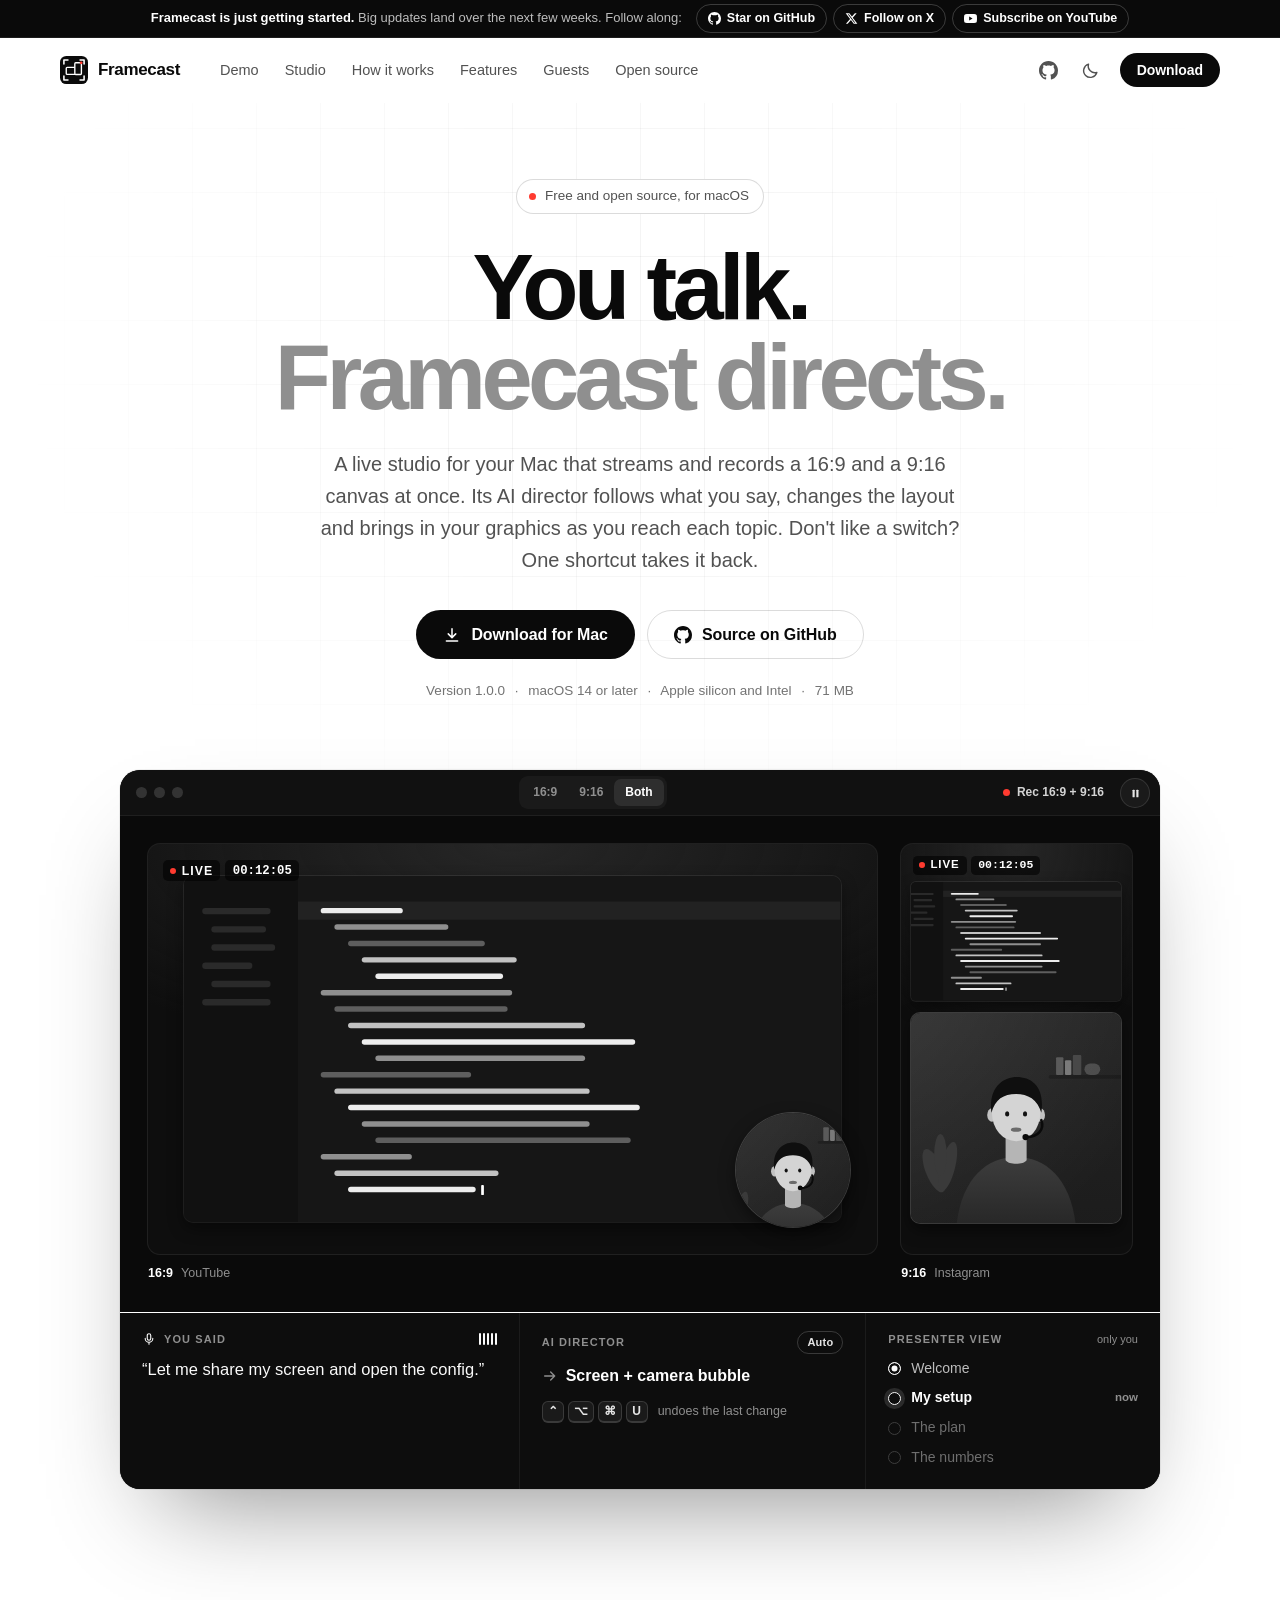
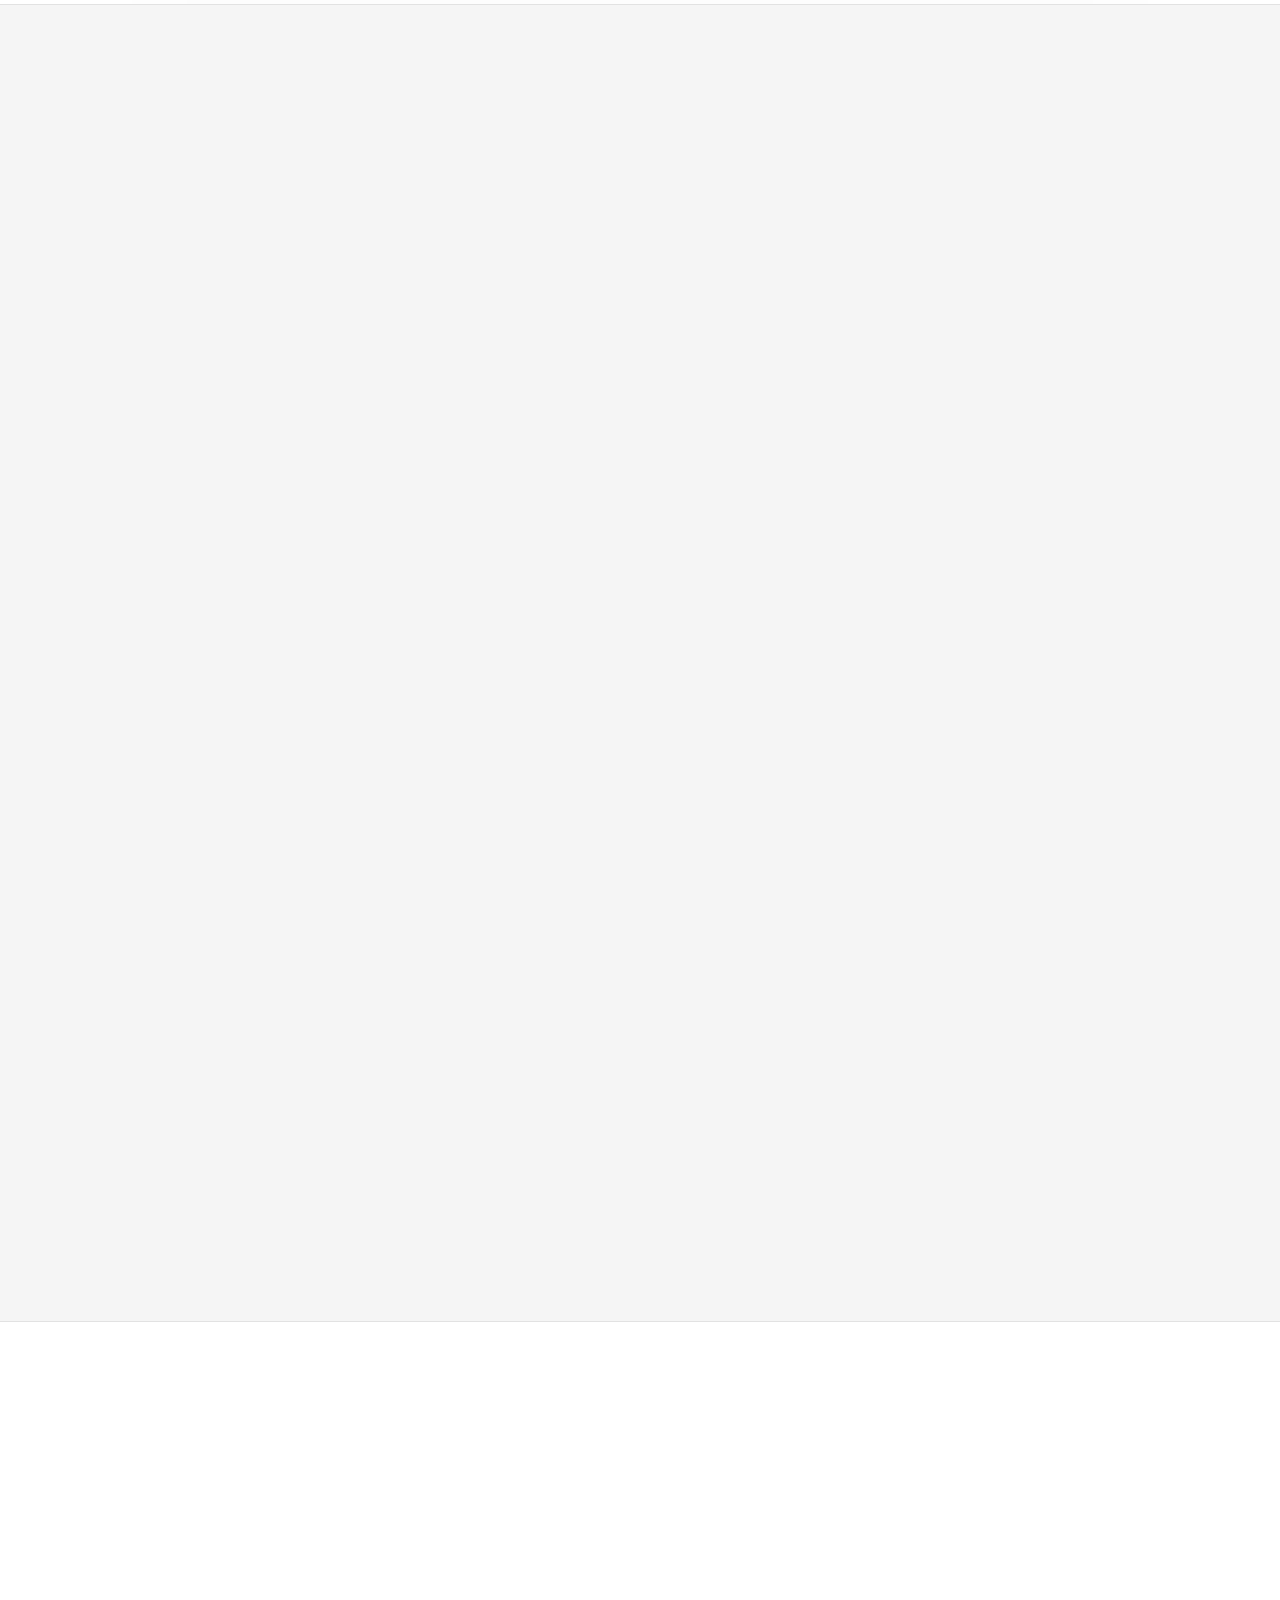
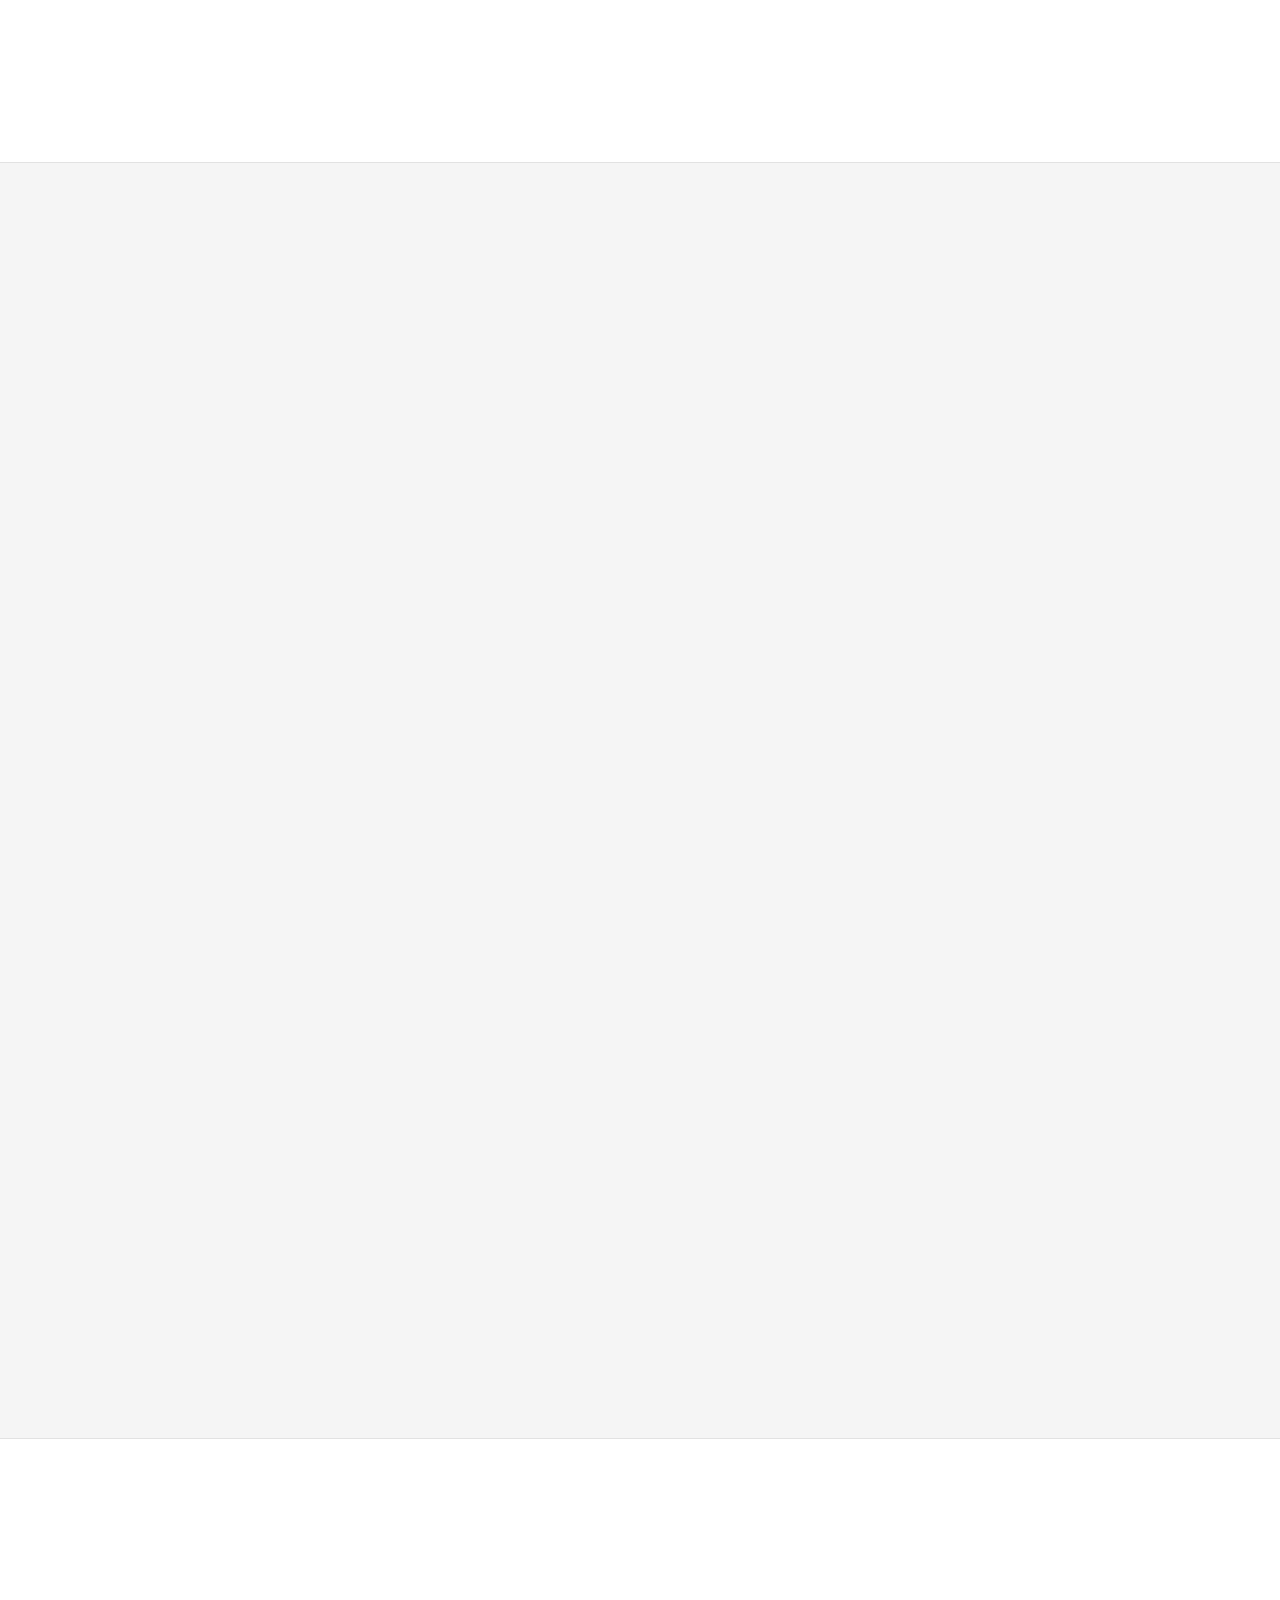
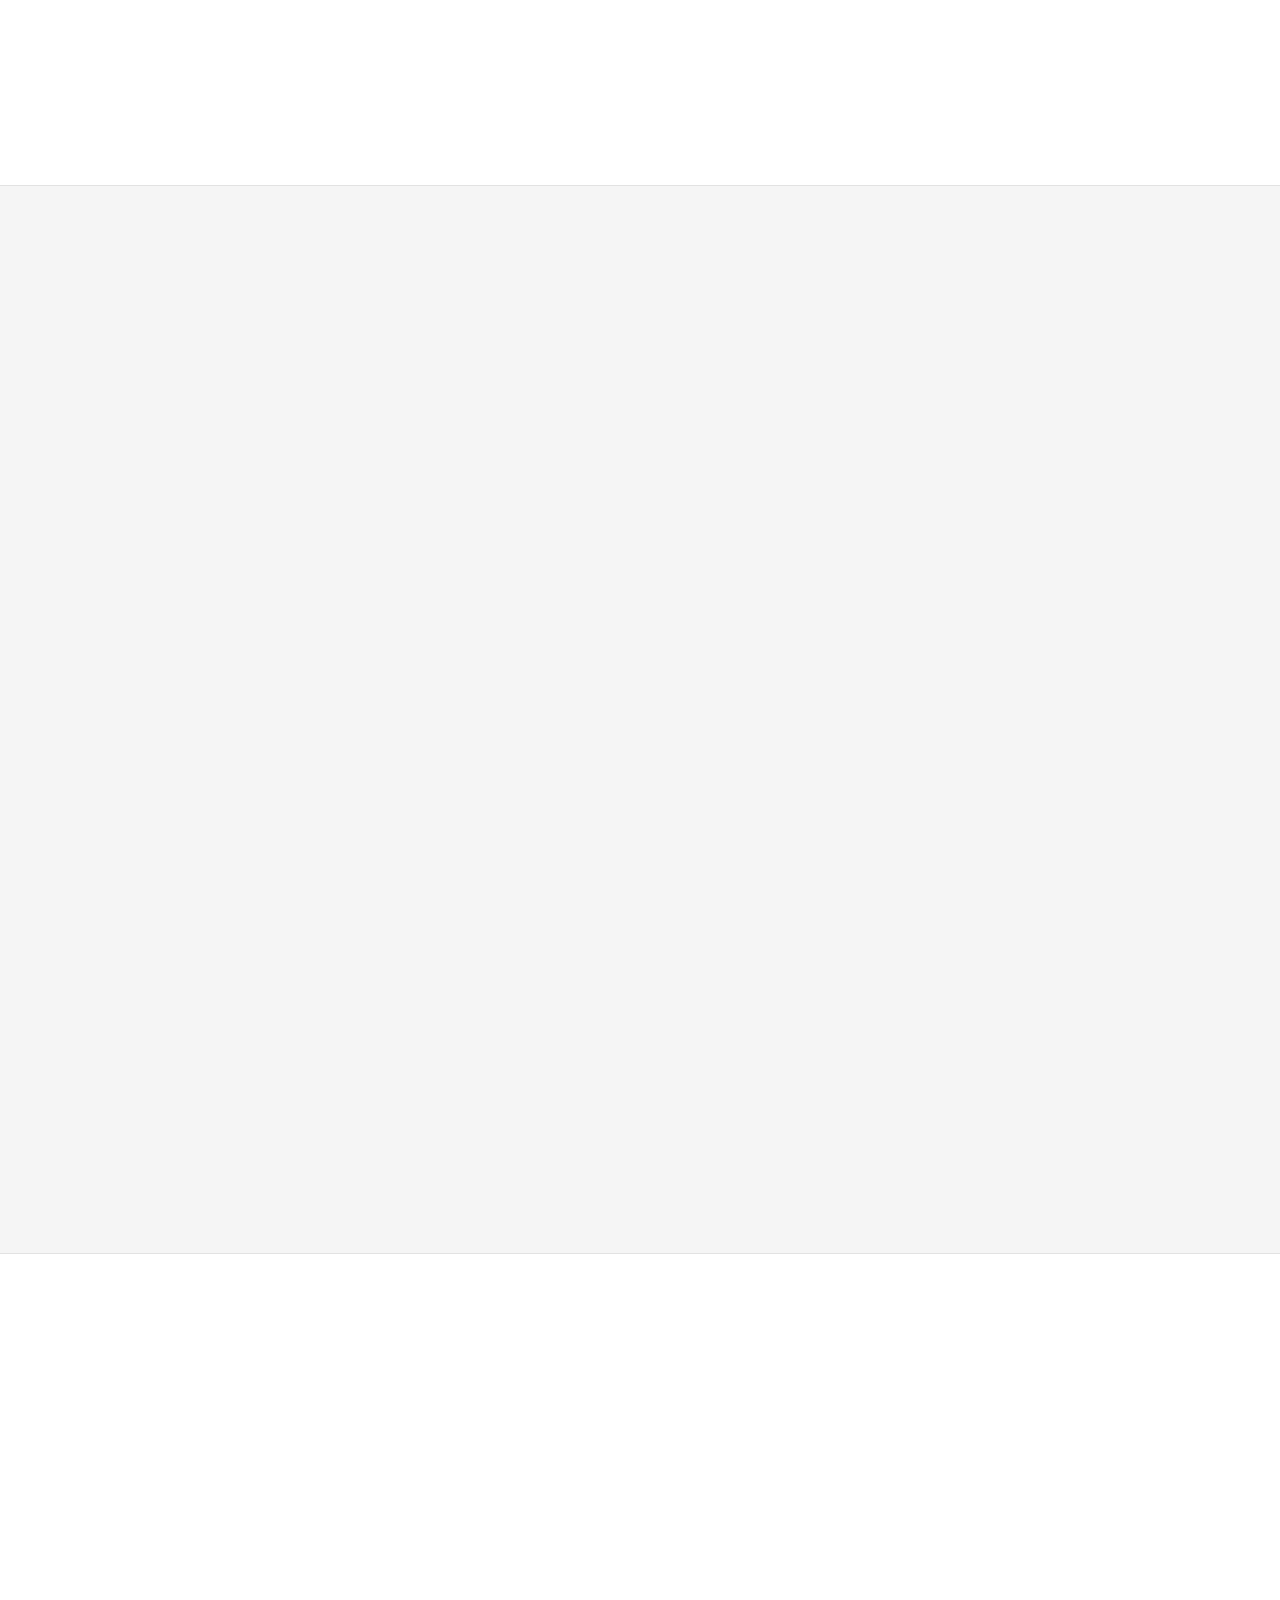
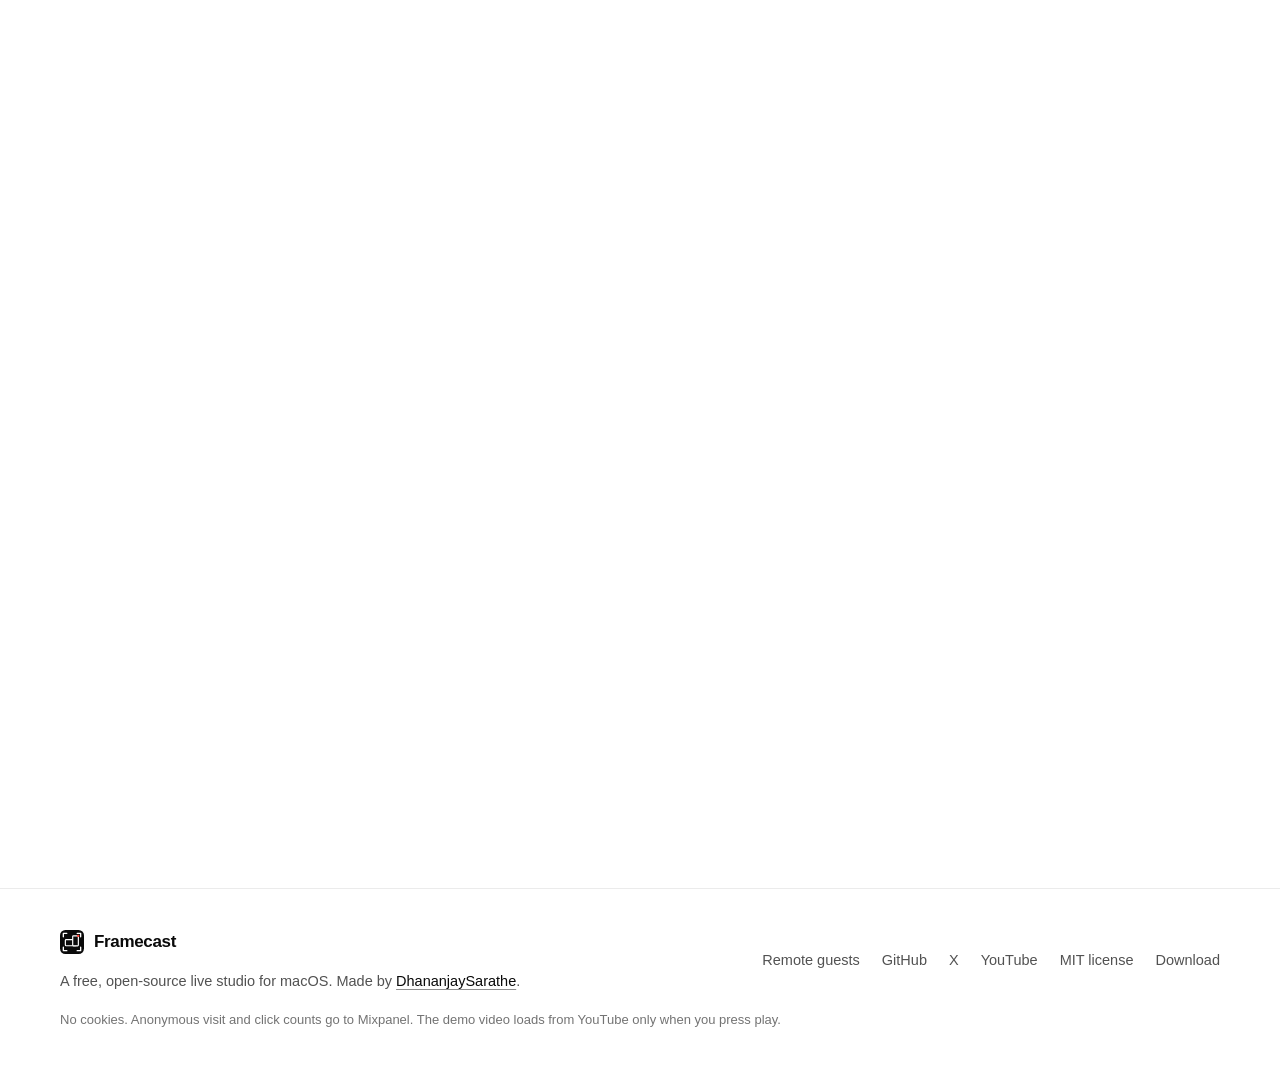
==== commit 2750dd41: "Rebuild guest mode as a short animated walkthrough under the demo Replaces the text-heavy block at t" ====
--- a/index.html
+++ b/index.html
@@ -299,6 +299,83 @@
       </div>
     </section>
 
+    <!-- Guest mode: remote guests need one extra file. A short animated walkthrough, with the download. -->
+    <section class="section gm-section" id="guest-mode" aria-labelledby="gm-title">
+      <div class="wrap gm-wrap">
+        <div class="gm-copy reveal">
+          <p class="gm-pill"><svg aria-hidden="true"><use href="#i-guests"/></svg>Guest mode</p>
+          <h2 id="gm-title">Bring guests on from anywhere.</h2>
+          <p class="gm-lead">It needs one extra file. Three steps, all free.</p>
+          <div class="gm-actions">
+            <a class="btn btn-primary" href="downloads/framecast-guest-page.zip" download data-track="Guest Page Download" data-track-where="home guest mode">
+              <svg aria-hidden="true"><use href="#i-download"/></svg>Download guest page
+            </a>
+            <a class="btn btn-ghost" href="guests.html" data-track="Guest Setup Click" data-track-where="home guest mode">Full guide<svg aria-hidden="true"><use href="#i-arrow"/></svg></a>
+          </div>
+          <p class="gm-foot">Guests only on your Wi-Fi? You can skip this.</p>
+        </div>
+
+        <div class="gs reveal" data-gs>
+          <div class="gs-top">
+            <div class="gs-steps">
+              <button type="button" class="gs-step" data-track="Guest Step" data-track-step="download" aria-current="step"><span class="gs-n">1</span><span class="gs-label">Download</span><i class="gs-prog"></i></button>
+              <button type="button" class="gs-step" data-track="Guest Step" data-track-step="host"><span class="gs-n">2</span><span class="gs-label">Host it free</span><i class="gs-prog"></i></button>
+              <button type="button" class="gs-step" data-track="Guest Step" data-track-step="invite"><span class="gs-n">3</span><span class="gs-label">Invite</span><i class="gs-prog"></i></button>
+            </div>
+            <button type="button" class="gs-toggle" data-gs-toggle aria-pressed="false">
+              <svg class="gs-if-running" aria-hidden="true"><use href="#i-pause"/></svg>
+              <svg class="gs-if-paused" aria-hidden="true"><use href="#i-play"/></svg>
+              <span class="sr-only" data-gs-toggle-label>Pause the steps</span>
+            </button>
+          </div>
+
+          <div class="gs-stage">
+            <div class="gs-scene is-on" data-gs-scene>
+              <div class="gs-visual">
+                <div class="gs-file">
+                  <span class="gs-zip" aria-hidden="true"></span>
+                  <span class="gs-file-text"><b>framecast-guest-page.zip</b><small>114 KB</small></span>
+                  <span class="gs-done" aria-hidden="true"><svg><use href="#i-check"/></svg></span>
+                  <span class="gs-bar" aria-hidden="true"><i></i></span>
+                </div>
+              </div>
+              <p class="gs-cap">A small zip. No keys inside.</p>
+            </div>
+
+            <div class="gs-scene" data-gs-scene aria-hidden="true">
+              <div class="gs-visual gs-row" aria-hidden="true">
+                <span class="gs-zip gs-zip-sm"></span>
+                <span class="gs-flow"><i></i><i></i><i></i></span>
+                <div class="gs-browser">
+                  <div class="gs-url"><span class="gs-type">yourname.pages.dev</span></div>
+                  <div class="gs-page"><b>Join the show</b><span class="gs-field"></span><span class="gs-btn">Ask to join</span></div>
+                  <span class="gs-live">Live</span>
+                </div>
+              </div>
+              <p class="gs-cap">Drop it on Cloudflare Pages. Add a LiveKit project.</p>
+            </div>
+
+            <div class="gs-scene" data-gs-scene aria-hidden="true">
+              <div class="gs-visual gs-row" aria-hidden="true">
+                <div class="gs-panel">
+                  <b>Guests</b>
+                  <span class="gs-opt">Anyone with a link</span>
+                  <span class="gs-invite"><span>pages.dev/#invite</span><em>Copy</em></span>
+                </div>
+                <span class="gs-flow"><i></i><i></i><i></i></span>
+                <div class="gs-canvas">
+                  <span class="gs-tile gs-host"></span>
+                  <span class="gs-tile gs-guest"></span>
+                  <span class="gs-onair">On air</span>
+                </div>
+              </div>
+              <p class="gs-cap">Send the link. They join from any browser.</p>
+            </div>
+          </div>
+        </div>
+      </div>
+    </section>
+
     <!-- The studio -->
     <section class="section" id="studio" aria-labelledby="studio-title">
       <div class="wrap">
@@ -665,28 +742,6 @@
             <p class="fine">Following your voice needs macOS 26 or later. Everything else works on macOS 14 and up. Prefer to build it yourself? <a href="https://github.com/DhananjaySarathe/framecast-studio" data-track="GitHub Click" data-track-where="download section">The source is on GitHub.</a></p>
           </div>
         </div>
-
-        <!-- Guest mode needs one extra download; many people won't know it exists. -->
-        <div class="guest-mode reveal" id="guest-mode">
-          <div class="gm-head">
-            <p class="gm-pill"><svg aria-hidden="true"><use href="#i-guests"/></svg>Guest mode</p>
-            <h3 class="gm-title">Inviting guests? Get the guest page too.</h3>
-            <p class="gm-lead">Framecast can bring guests onto your show straight from their browser. For guests outside your Wi-Fi, guest mode needs one extra file: the guest page. You set it up once, for free.</p>
-          </div>
-          <ol class="gm-steps">
-            <li><span class="gm-n">1</span><h4>Download the guest page</h4><p>A small zip with the page your guests open. No keys or personal details inside.</p></li>
-            <li><span class="gm-n">2</span><h4>Put it online</h4><p>Upload it to Cloudflare Pages and create a LiveKit Cloud project. Both are free.</p></li>
-            <li><span class="gm-n">3</span><h4>Connect it in Framecast</h4><p>Guests tab › Anyone with a link › Load .env file…, then send each guest an invite link.</p></li>
-          </ol>
-          <div class="gm-actions">
-            <a class="btn btn-primary" href="downloads/framecast-guest-page.zip" download data-track="Guest Page Download" data-track-where="home guest mode">
-              <svg aria-hidden="true"><use href="#i-download"/></svg>Download guest page (.zip)
-            </a>
-            <a class="btn btn-ghost" href="guests.html" data-track="Guest Setup Click" data-track-where="home guest mode">Step-by-step guide<svg aria-hidden="true"><use href="#i-arrow"/></svg></a>
-            <span class="gm-size">114 KB · for Framecast 1.0.0</span>
-          </div>
-          <p class="gm-note">Only inviting people on this Mac or your Wi-Fi? You don't need the file: pick This Mac only or People on my Wi-Fi in the Guests tab. Those need LiveKit installed once with <code>brew install livekit</code>.</p>
-        </div>
       </div>
     </section>
   </main>
--- a/assets/css/site.css
+++ b/assets/css/site.css
@@ -730,34 +730,6 @@
 }
 .tile-link svg { width: 15px; height: 15px; }
 .tile-link:hover { gap: 9px; }
-/* Guest mode callout under the download card: gently set apart, not loud. */
-.guest-mode {
-  display: grid; gap: 24px; margin-top: 20px; padding: clamp(24px, 4vw, 40px);
-  border-radius: 28px; background: var(--bg-2); border: 1px solid var(--border-strong);
-}
-.gm-head { max-width: 680px; }
-.gm-pill {
-  display: inline-flex; align-items: center; gap: 7px; margin: 0; padding: 5px 12px 5px 10px; border-radius: 999px;
-  background: var(--text); color: var(--bg); font-size: 12.5px; font-weight: 600;
-}
-.gm-pill svg { width: 15px; height: 15px; }
-.gm-title { margin: 14px 0 8px; font-size: clamp(1.45rem, 1.1rem + 1.3vw, 2.1rem); line-height: 1.12; letter-spacing: -.035em; font-weight: 700; }
-.gm-lead { margin: 0; color: var(--muted); line-height: 1.6; }
-.gm-steps { display: grid; grid-template-columns: repeat(3, minmax(0, 1fr)); gap: 12px; margin: 0; padding: 0; list-style: none; }
-.gm-steps li { padding: 18px 18px 20px; border-radius: 16px; background: var(--surface); border: 1px solid var(--border); }
-.gm-n {
-  display: grid; place-items: center; width: 26px; height: 26px; border-radius: 50%;
-  border: 1px solid var(--border-strong); font-size: 12.5px; font-weight: 600;
-}
-.gm-steps h4 { margin: 12px 0 4px; font-size: 1rem; font-weight: 600; letter-spacing: -.01em; }
-.gm-steps p { margin: 0; color: var(--muted); font-size: 14.5px; line-height: 1.55; }
-.gm-actions { display: flex; flex-wrap: wrap; align-items: center; gap: 10px 12px; }
-.gm-actions .btn svg { width: 16px; height: 16px; }
-.gm-size { color: var(--faint); font-size: 13.5px; }
-.gm-note { margin: 0; color: var(--faint); font-size: 13.5px; line-height: 1.6; }
-.gm-note code { padding: 1px 6px; border-radius: 6px; background: var(--surface); border: 1px solid var(--border); font: .9em var(--mono); color: var(--text); }
-@media (max-width: 760px) { .gm-steps { grid-template-columns: 1fr; } }
-@media (max-width: 520px) { .guest-mode { border-radius: 22px; } .gm-actions .btn { width: 100%; } }
 .nav-links a[aria-current="page"] { color: var(--text); }
 
 /* Guests page */
@@ -839,6 +811,180 @@
 @media (max-width: 520px) {
   .guide-step { grid-template-columns: 1fr; gap: 12px; }
   .files span { display: block; margin: 0 0 6px; }
+}
+
+/* Guest mode: a short animated walkthrough under the demo. The panel is always dark, like the studio. */
+.gm-section { padding-block: clamp(64px, 8vw, 112px); }
+.gm-wrap { display: grid; grid-template-columns: minmax(0, .82fr) minmax(0, 1.18fr); gap: clamp(28px, 5vw, 72px); align-items: center; }
+.gm-pill {
+  display: inline-flex; align-items: center; gap: 7px; margin: 0; padding: 5px 12px 5px 10px; border-radius: 999px;
+  background: var(--text); color: var(--bg); font-size: 12.5px; font-weight: 600;
+}
+.gm-pill svg { width: 15px; height: 15px; }
+.gm-copy h2 { margin: 18px 0 12px; font-size: clamp(2rem, 1.25rem + 2.6vw, 3.1rem); }
+.gm-lead { margin: 0 0 28px; color: var(--muted); font-size: clamp(1.05rem, 1rem + .3vw, 1.2rem); }
+.gm-actions { display: flex; flex-wrap: wrap; gap: 10px; }
+.gm-actions .btn svg { width: 16px; height: 16px; }
+.gm-foot { margin: 18px 0 0; color: var(--faint); font-size: 13.5px; }
+
+.gs {
+  container: gs / inline-size; overflow: hidden; border-radius: 22px;
+  background: #0a0a0a; color: #fafafa; box-shadow: var(--studio-shadow);
+}
+.gs-top { display: flex; align-items: center; gap: 8px; padding: 10px; background: #111111; border-bottom: 1px solid rgba(255, 255, 255, .07); }
+.gs-steps { display: flex; flex: 1; gap: 4px; min-width: 0; }
+.gs-step {
+  position: relative; display: flex; flex: 1; align-items: center; gap: 8px; min-width: 0; overflow: hidden;
+  padding: 9px 10px 12px; border: 0; border-radius: 10px; background: transparent; color: #8f8f8f;
+  font: 600 13px/1.2 var(--font); white-space: nowrap; cursor: pointer; transition: background-color .2s, color .2s;
+}
+.gs-step:hover { color: #ffffff; }
+.gs-step:focus-visible { outline: 2px solid #ffffff; outline-offset: -2px; }
+.gs-step[aria-current="step"] { background: #1c1c1c; color: #ffffff; }
+.gs-label { overflow: hidden; text-overflow: ellipsis; }
+.gs-n {
+  display: grid; place-items: center; flex: none; width: 20px; height: 20px; border-radius: 50%;
+  border: 1px solid rgba(255, 255, 255, .25); font-size: 11px;
+}
+.gs-step[aria-current="step"] .gs-n, .gs-step.done .gs-n { background: #fafafa; border-color: #fafafa; color: #0a0a0a; }
+.gs-prog { position: absolute; left: 10px; right: 10px; bottom: 4px; height: 2px; overflow: hidden; border-radius: 2px; background: rgba(255, 255, 255, .1); }
+.gs-prog::after { content: ""; position: absolute; inset: 0; background: #ffffff; transform: scaleX(0); transform-origin: left; }
+.gs-step.done .gs-prog::after { transform: scaleX(1); }
+.gs-step.run .gs-prog::after { animation: progress 5.2s linear forwards; }
+.gs[data-hold] .gs-step.run .gs-prog::after { animation-play-state: paused; }
+.gs-toggle {
+  display: grid; place-items: center; flex: none; width: 32px; height: 32px; padding: 0; border-radius: 999px;
+  border: 1px solid rgba(255, 255, 255, .14); background: transparent; color: #e5e5e5; cursor: pointer;
+}
+.gs-toggle:hover { background: #1c1c1c; }
+.gs-toggle:focus-visible { outline-color: #ffffff; }
+.gs-toggle svg { width: 12px; height: 12px; }
+.gs-toggle .gs-if-paused, .gs-toggle[aria-pressed="true"] .gs-if-running { display: none; }
+.gs-toggle[aria-pressed="true"] .gs-if-paused { display: block; }
+
+.gs-stage { position: relative; height: 330px; background: radial-gradient(80% 70% at 50% 0%, #1d1d1d, transparent 70%); }
+.gs-scene {
+  position: absolute; inset: 0; display: flex; flex-direction: column; align-items: center; justify-content: center; gap: 26px;
+  padding: 24px; opacity: 0; visibility: hidden; transition: opacity .4s ease, visibility 0s linear .4s;
+}
+.gs-scene.is-on { opacity: 1; visibility: visible; transition: opacity .45s ease .12s, visibility 0s; }
+.gs-visual { display: flex; align-items: center; justify-content: center; width: 100%; }
+.gs-row { gap: 18px; }
+.gs-cap { margin: 0; color: #d4d4d4; font-size: 15px; font-weight: 500; text-align: center; }
+
+/* Step 1: the zip downloads */
+.gs-file {
+  position: relative; display: grid; grid-template-columns: auto minmax(0, 1fr) auto; align-items: center; gap: 14px;
+  width: min(380px, 100%); padding: 16px 18px 24px; border-radius: 16px;
+  background: #161616; border: 1px solid rgba(255, 255, 255, .1); box-shadow: 0 24px 48px -24px rgba(0, 0, 0, .9);
+}
+.gs-zip { position: relative; flex: none; width: 40px; height: 48px; border-radius: 8px; background: #fafafa; }
+.gs-zip::before {
+  content: ""; position: absolute; left: 50%; top: 6px; width: 6px; height: 22px; margin-left: -3px;
+  background: repeating-linear-gradient(180deg, #0a0a0a 0 3px, transparent 3px 6px);
+}
+.gs-zip::after { content: ""; position: absolute; left: 50%; top: 30px; width: 10px; height: 8px; margin-left: -5px; border-radius: 2px; background: #0a0a0a; }
+.gs-file-text { display: flex; flex-direction: column; gap: 3px; min-width: 0; }
+.gs-file-text b { overflow: hidden; font: 600 13.5px var(--mono); text-overflow: ellipsis; white-space: nowrap; }
+.gs-file-text small { color: #8f8f8f; font-size: 12.5px; }
+.gs-done { display: grid; place-items: center; width: 28px; height: 28px; border-radius: 50%; background: #fafafa; color: #0a0a0a; transform: scale(0); }
+.gs-done svg { width: 16px; height: 16px; }
+.gs-bar { position: absolute; left: 18px; right: 18px; bottom: 11px; height: 3px; overflow: hidden; border-radius: 3px; background: rgba(255, 255, 255, .12); }
+.gs-bar i { display: block; height: 100%; background: #ffffff; transform: scaleX(0); transform-origin: left; }
+.is-on .gs-file { animation: gs-drop .6s var(--ease) both; }
+.is-on .gs-bar i { animation: grow-x 1.4s .5s var(--ease) forwards; }
+.is-on .gs-done { animation: gs-pop .45s 2s var(--ease) forwards; }
+
+/* Step 2: it goes online */
+.gs-zip-sm { width: 34px; height: 42px; }
+.gs-flow { display: flex; flex: none; gap: 6px; }
+.gs-flow i { width: 6px; height: 6px; border-radius: 50%; background: #fafafa; opacity: .18; }
+.is-on .gs-flow i { animation: gs-dot 1.2s ease-in-out infinite; }
+.is-on .gs-flow i:nth-child(2) { animation-delay: .2s; }
+.is-on .gs-flow i:nth-child(3) { animation-delay: .4s; }
+.gs-browser { position: relative; width: min(250px, 100%); overflow: hidden; border-radius: 12px; background: #161616; border: 1px solid rgba(255, 255, 255, .1); }
+.gs-url {
+  display: flex; align-items: center; padding: 9px 12px; background: #1c1c1c; border-bottom: 1px solid rgba(255, 255, 255, .07);
+  color: #e5e5e5; font: 12px/1.2 var(--mono); white-space: nowrap;
+}
+.gs-url::before { content: "https://"; color: #6e6e6e; }
+.gs-type { display: inline-block; width: 0; overflow: hidden; }
+.gs-url::after { content: ""; width: 1px; height: 13px; margin-left: 1px; background: #fafafa; animation: blink .9s steps(1) infinite; }
+.is-on .gs-type { animation: gs-type 1.1s .4s steps(18) forwards; }
+.gs-page { display: grid; gap: 8px; padding: 16px 14px 18px; opacity: 0; }
+.gs-page b { font-size: 13px; }
+.gs-field { height: 22px; border-radius: 6px; border: 1px solid rgba(255, 255, 255, .16); }
+.gs-btn { justify-self: start; padding: 5px 11px; border-radius: 999px; background: #fafafa; color: #0a0a0a; font-size: 11.5px; font-weight: 600; }
+.gs-live {
+  position: absolute; top: 44px; right: 10px; display: flex; align-items: center; gap: 5px; padding: 2px 8px; border-radius: 999px;
+  background: rgba(255, 255, 255, .08); font-size: 11px; font-weight: 600; opacity: 0;
+}
+.gs-live::before, .gs-onair::before { content: ""; width: 6px; height: 6px; border-radius: 50%; background: var(--live); }
+.is-on .gs-page { animation: gs-fade .5s 1.6s forwards; }
+.is-on .gs-live { animation: gs-fade .4s 2.1s forwards; }
+
+/* Step 3: a guest joins */
+.gs-panel {
+  display: grid; gap: 9px; width: min(210px, 100%); padding: 14px; border-radius: 12px;
+  background: #161616; border: 1px solid rgba(255, 255, 255, .1); font-size: 12.5px;
+}
+.gs-panel b { font-size: 13px; }
+.gs-opt { display: flex; align-items: center; gap: 7px; color: #d4d4d4; }
+.gs-opt::before { content: ""; width: 10px; height: 10px; border-radius: 50%; border: 1.5px solid #fafafa; box-shadow: inset 0 0 0 2px #161616; background: #fafafa; }
+.gs-invite {
+  display: flex; align-items: center; justify-content: space-between; gap: 8px; padding: 6px 6px 6px 10px; border-radius: 8px;
+  background: #0a0a0a; border: 1px solid rgba(255, 255, 255, .12); color: #bdbdbd; font: 10.5px var(--mono);
+}
+.gs-invite em { padding: 2px 8px; border-radius: 999px; background: #fafafa; color: #0a0a0a; font: normal 600 11px var(--font); }
+.is-on .gs-invite em { animation: gs-press .5s .6s; }
+.gs-canvas {
+  position: relative; width: min(230px, 100%); aspect-ratio: 16 / 9; border-radius: 10px;
+  background: radial-gradient(120% 85% at 50% 0%, #262626 0%, transparent 62%), #0e0e0e; box-shadow: 0 0 0 1px rgba(255, 255, 255, .1);
+}
+.gs-tile {
+  position: absolute; top: 14%; bottom: 14%; border-radius: 7px;
+  background: radial-gradient(circle at 50% 40%, #d4d4d4 0 15%, transparent 16%), radial-gradient(ellipse 34% 30% at 50% 100%, #3d3d3d 0 99%, transparent 100%), #222222;
+}
+.gs-host { left: 8%; width: 84%; }
+.gs-guest {
+  left: 51%; width: 41%; opacity: 0; transform: translateX(18%);
+  background: radial-gradient(circle at 50% 40%, #bdbdbd 0 15%, transparent 16%), radial-gradient(ellipse 34% 30% at 50% 100%, #555555 0 99%, transparent 100%), #2c2c2c;
+}
+.gs-onair {
+  position: absolute; top: 7%; left: 6%; z-index: 1; display: flex; align-items: center; gap: 4px; padding: 2px 6px; border-radius: 5px;
+  background: rgba(0, 0, 0, .65); font-size: 9px; font-weight: 700; letter-spacing: .06em; text-transform: uppercase; opacity: 0;
+}
+.is-on .gs-host { animation: gs-shrink .7s 1.4s var(--ease) forwards; }
+.is-on .gs-guest { animation: gs-join .7s 1.5s var(--ease) forwards; }
+.is-on .gs-onair { animation: gs-fade .4s 2.2s forwards; }
+
+@keyframes gs-drop { from { opacity: 0; transform: translateY(-24px) scale(.96); } to { opacity: 1; transform: none; } }
+@keyframes grow-x { to { transform: scaleX(1); } }
+@keyframes gs-pop { 0% { transform: scale(0); } 70% { transform: scale(1.15); } 100% { transform: scale(1); } }
+@keyframes gs-dot { 0%, 100% { opacity: .18; } 40% { opacity: 1; } }
+@keyframes gs-type { to { width: 18ch; } }
+@keyframes gs-fade { to { opacity: 1; } }
+@keyframes gs-press { 50% { transform: scale(.86); } }
+@keyframes gs-shrink { to { width: 41%; } }
+@keyframes gs-join { to { opacity: 1; transform: none; } }
+
+@container gs (max-width: 520px) {
+  .gs-stage { height: 440px; }
+  .gs-row { flex-direction: column; gap: 14px; }
+  .gs-row .gs-flow { flex-direction: column; }
+  .gs-step { justify-content: center; padding-inline: 6px; }
+  .gs-cap { font-size: 14.5px; }
+  .gs-file-text b { font-size: 12.5px; white-space: normal; word-break: break-all; }
+}
+@container gs (max-width: 380px) {
+  .gs-label { display: none; }
+  .gs-step[aria-current="step"] .gs-label { display: inline; }
+  .gs-step[aria-current="step"] { flex: 2.4; }
+}
+@media (max-width: 900px) {
+  .gm-wrap { grid-template-columns: 1fr; }
+  .gm-copy { text-align: center; }
+  .gm-actions { justify-content: center; }
 }
 
 /* Footer */
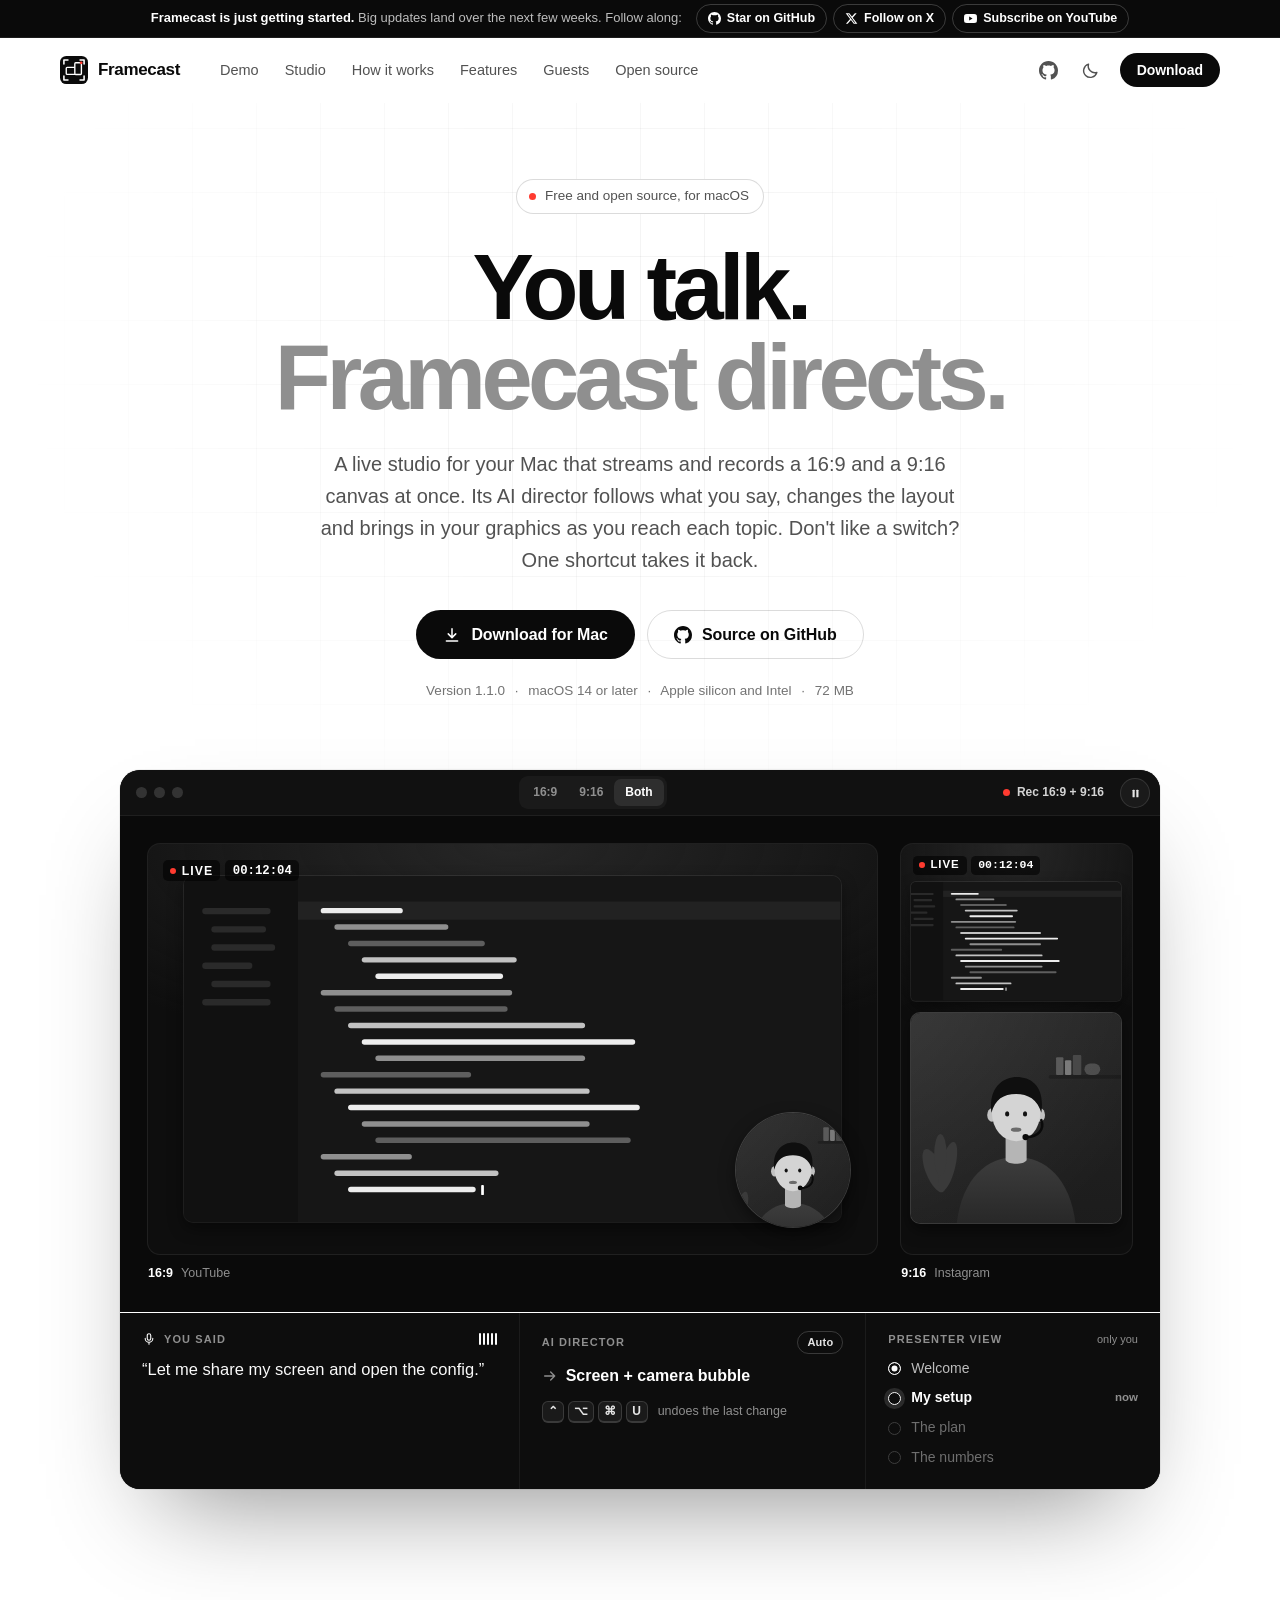
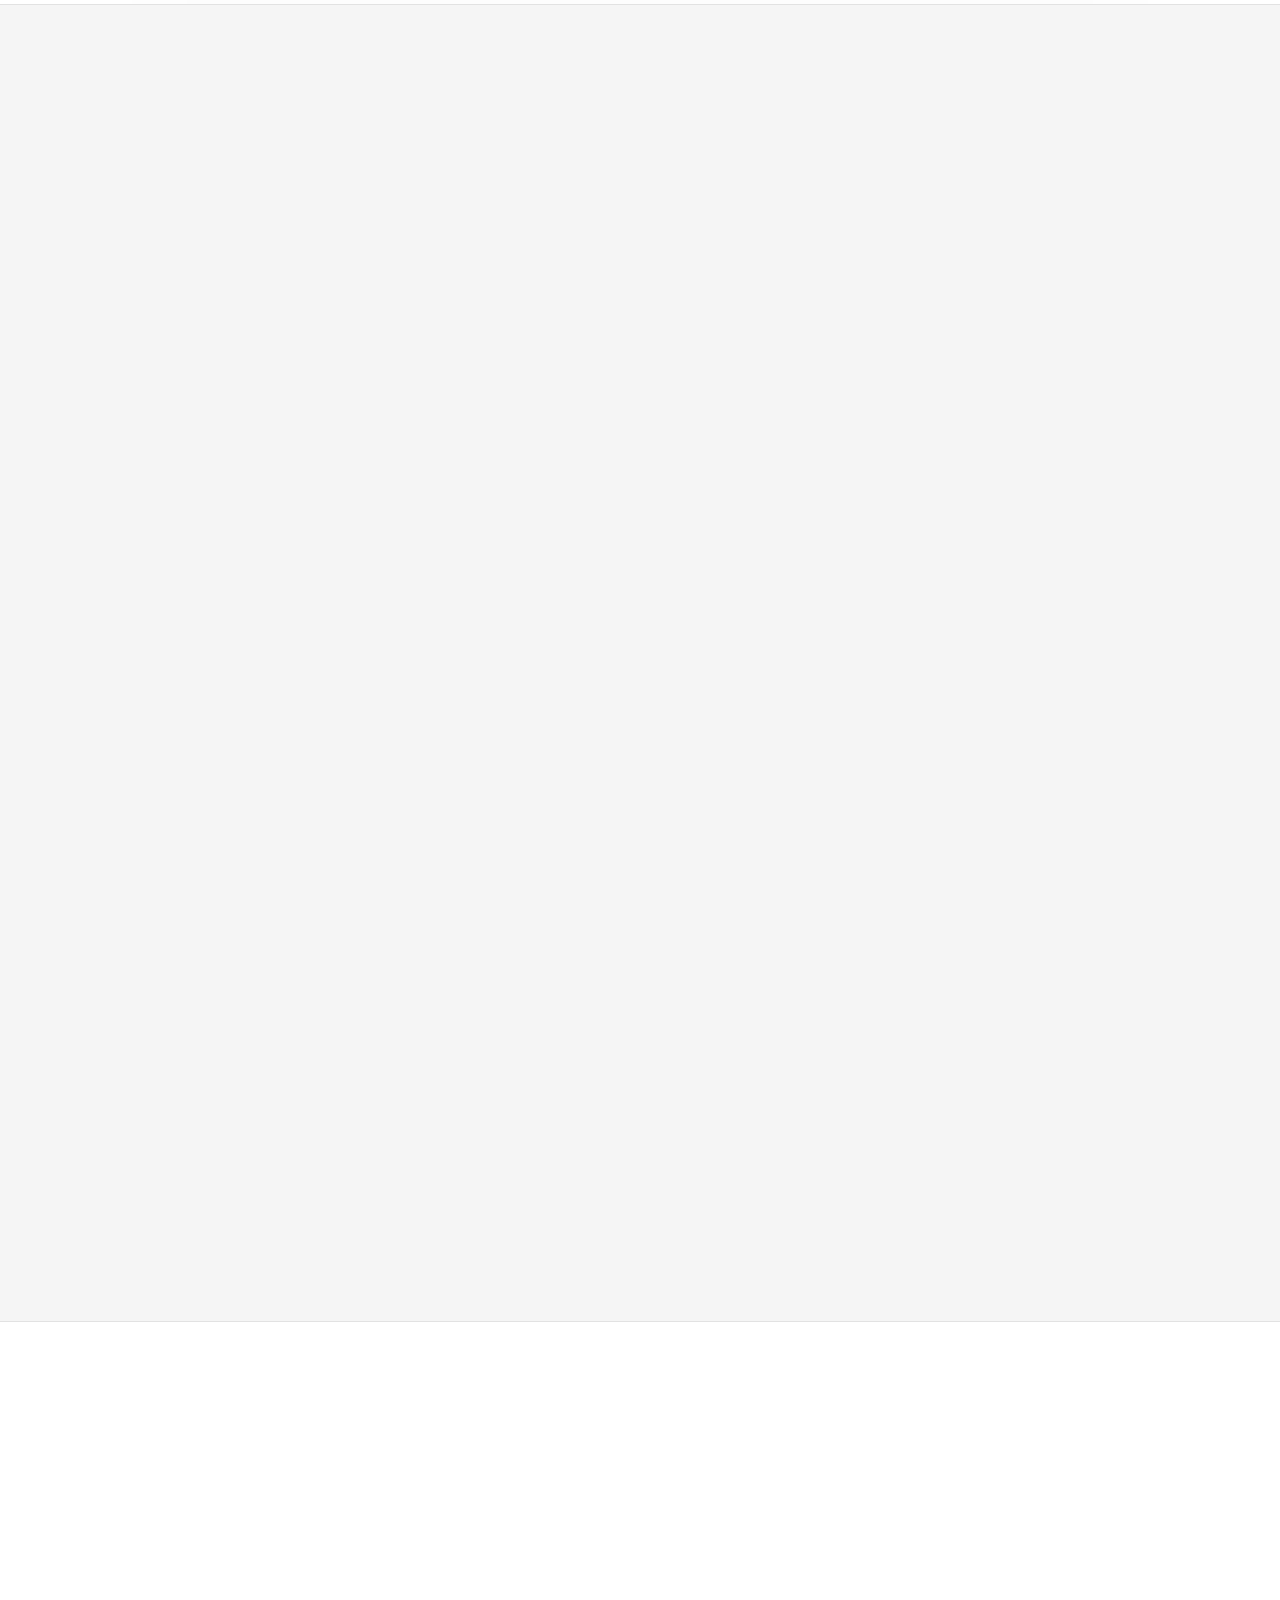
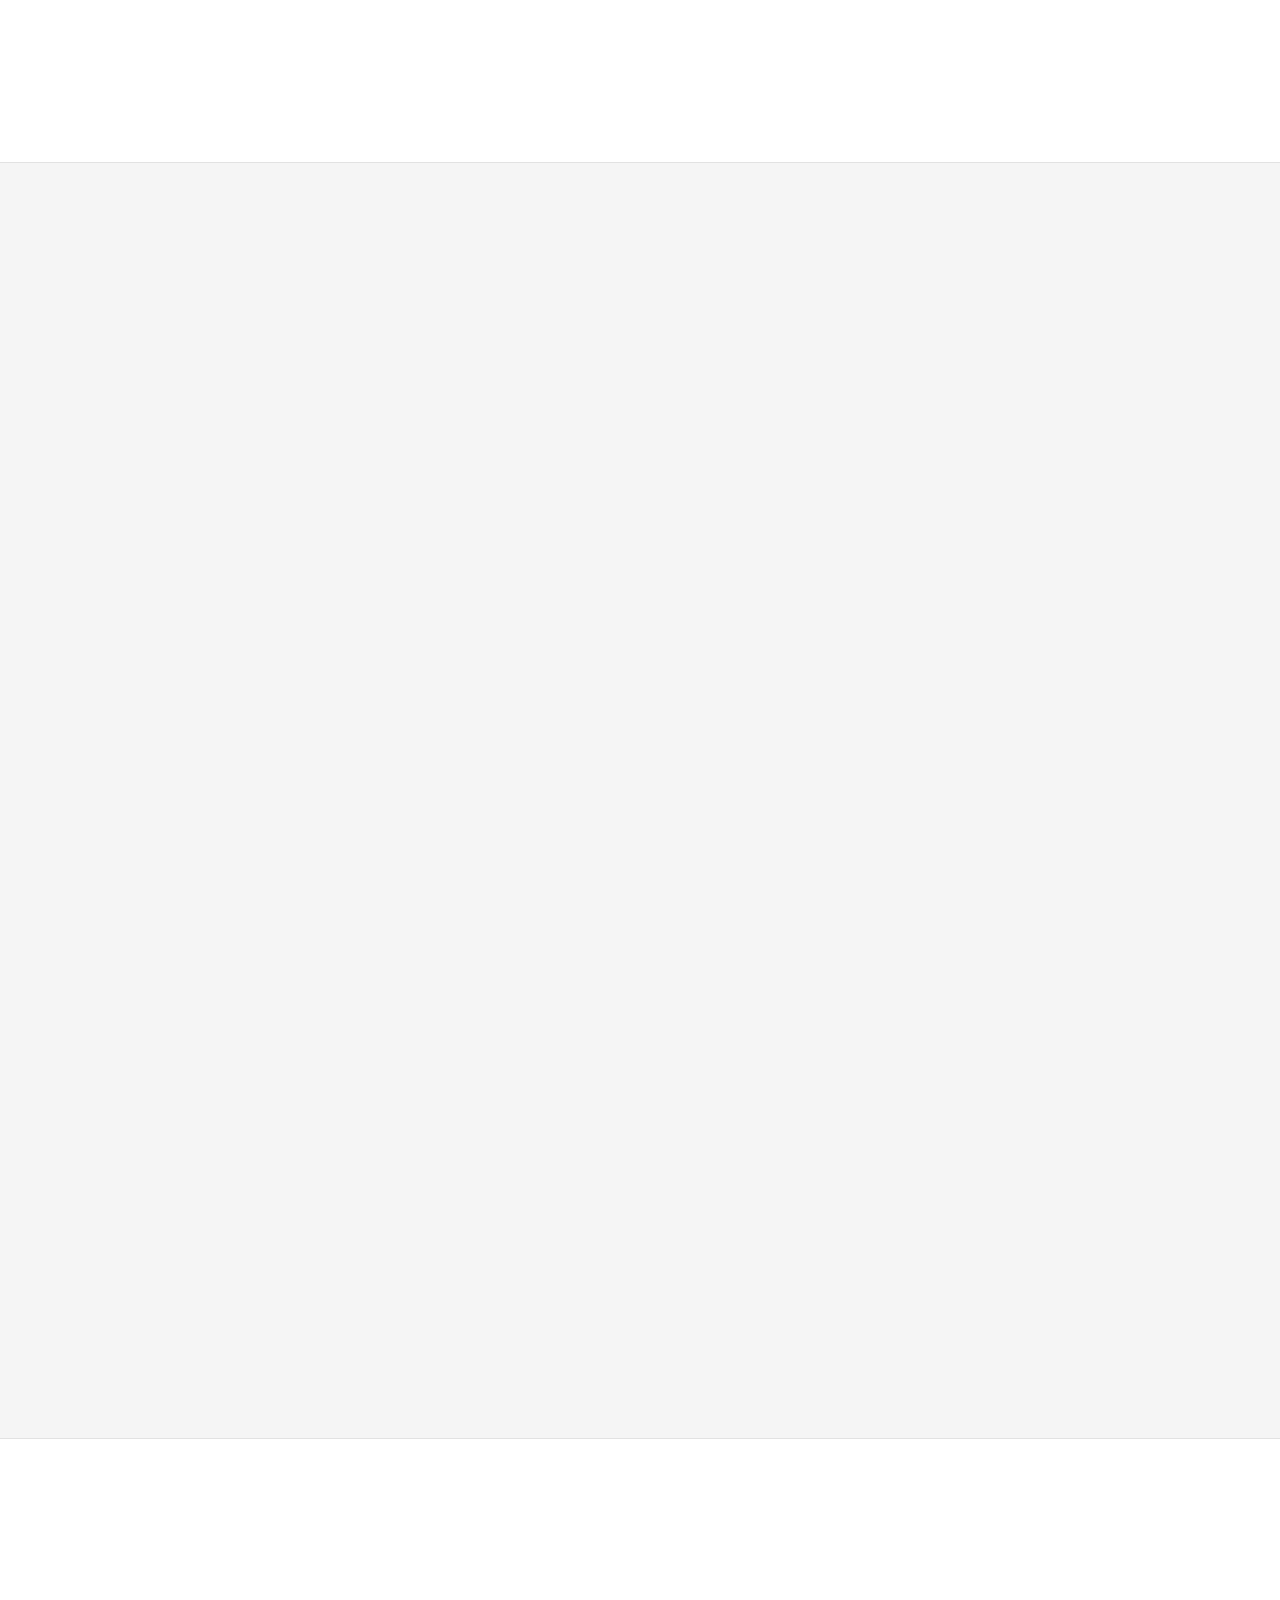
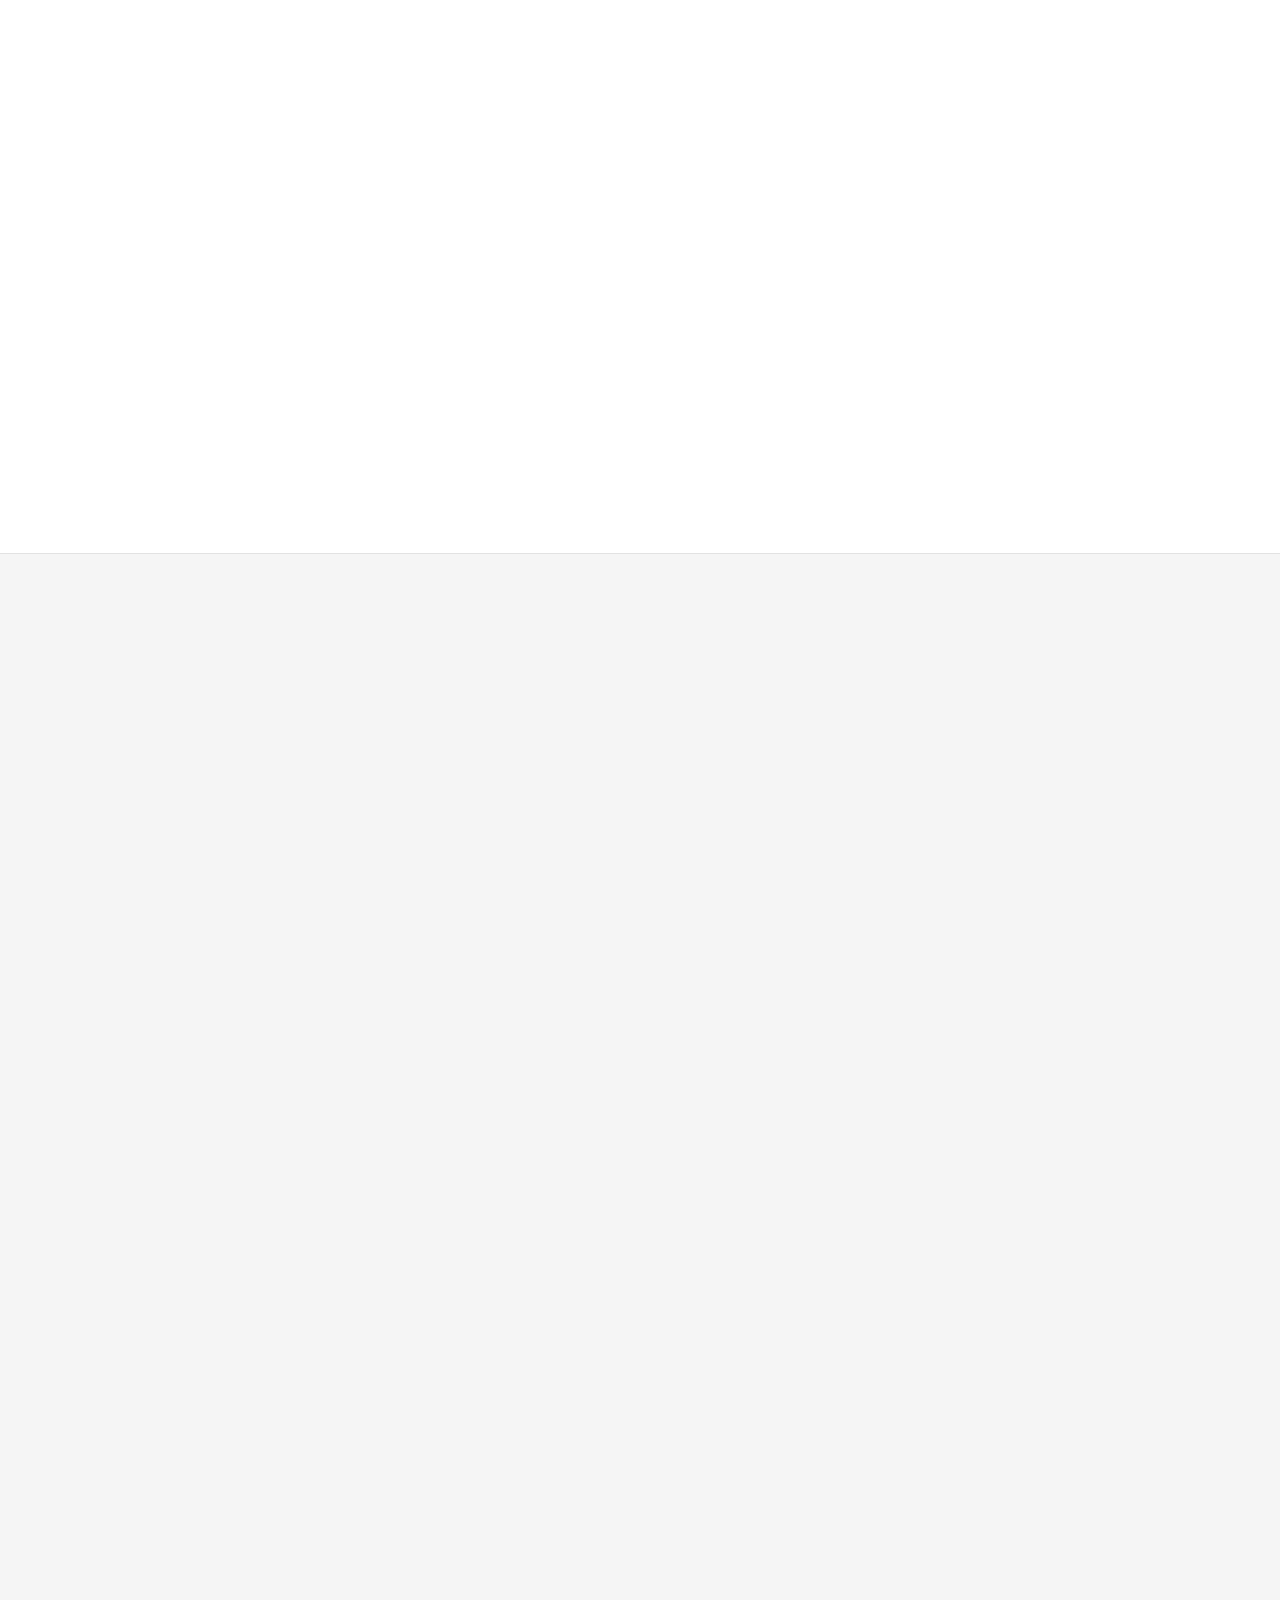
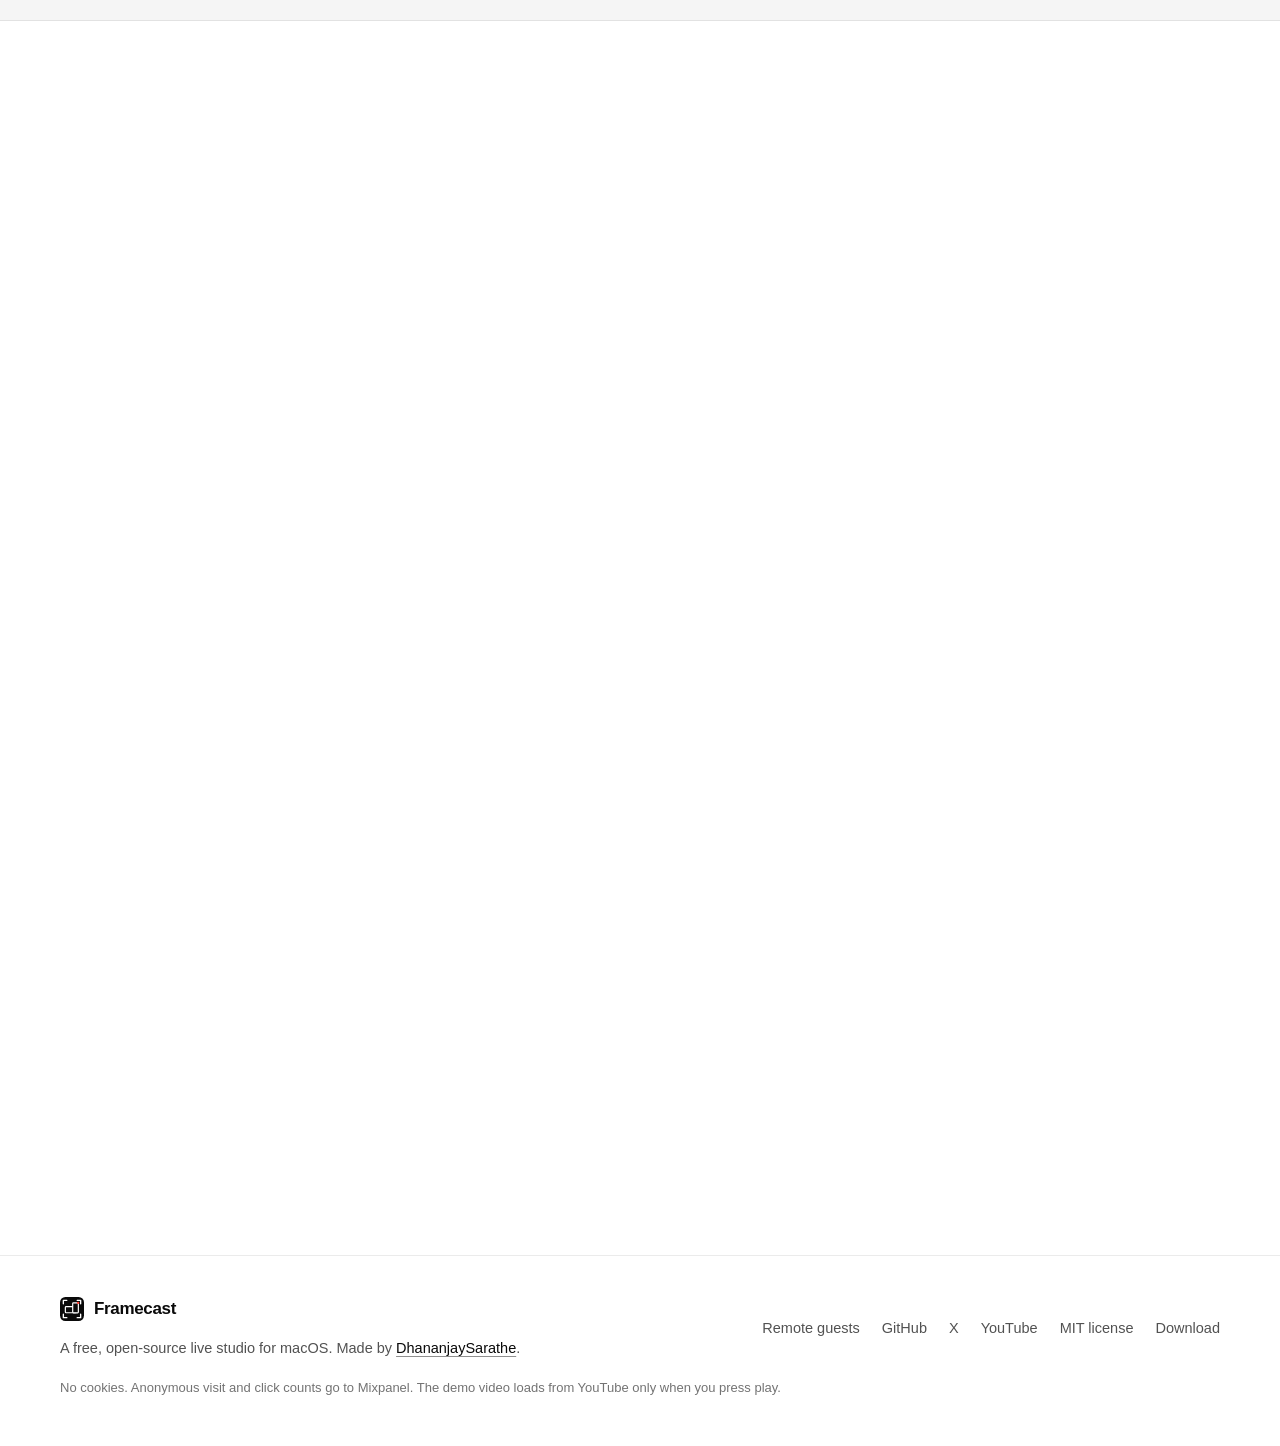
==== commit 889c6272: "Framecast 1.1.0: live captions, camera angles and screen auto-zoom on the site; new guest page zip C" ====
--- a/index.html
+++ b/index.html
@@ -61,6 +61,9 @@
     <symbol id="i-chat" viewBox="0 0 24 24" fill="none" stroke="currentColor" stroke-width="1.75" stroke-linejoin="round"><path d="M4.2 4.5h15.6a1.2 1.2 0 0 1 1.2 1.2v9.6a1.2 1.2 0 0 1-1.2 1.2H11l-5 4v-4H4.2A1.2 1.2 0 0 1 3 15.3V5.7a1.2 1.2 0 0 1 1.2-1.2z"/><path d="M7.5 9h9M7.5 12.5h6" stroke-linecap="round"/></symbol>
     <symbol id="i-lock" viewBox="0 0 24 24" fill="none" stroke="currentColor" stroke-width="1.75" stroke-linejoin="round"><rect x="4.5" y="10.5" width="15" height="10" rx="2"/><path d="M8 10.5v-3a4 4 0 0 1 8 0v3"/></symbol>
     <symbol id="i-mic" viewBox="0 0 24 24" fill="none" stroke="currentColor" stroke-width="1.9" stroke-linecap="round"><rect x="9" y="3" width="6" height="11" rx="3"/><path d="M5.5 11a6.5 6.5 0 0 0 13 0M12 17.5V21"/></symbol>
+    <symbol id="i-captions" viewBox="0 0 24 24" fill="none" stroke="currentColor" stroke-width="1.75" stroke-linecap="round" stroke-linejoin="round"><rect x="3" y="5" width="18" height="14" rx="3"/><path d="M7 13.5h4M13.5 13.5H17M7 16h7"/></symbol>
+    <symbol id="i-angles" viewBox="0 0 24 24" fill="none" stroke="currentColor" stroke-width="1.75" stroke-linecap="round" stroke-linejoin="round"><rect x="2.5" y="7" width="12" height="10" rx="2"/><path d="M14.5 10.5 21 7v10l-6.5-3.5"/><path d="M6 4h6"/></symbol>
+    <symbol id="i-zoom" viewBox="0 0 24 24" fill="none" stroke="currentColor" stroke-width="1.75" stroke-linecap="round" stroke-linejoin="round"><circle cx="10.5" cy="10.5" r="6"/><path d="m15 15 5.5 5.5M8 10.5h5M10.5 8v5"/></symbol>
     <symbol id="i-arrow" viewBox="0 0 24 24" fill="none" stroke="currentColor" stroke-width="2" stroke-linecap="round" stroke-linejoin="round"><path d="M4 12h15M13 6l6 6-6 6"/></symbol>
     <symbol id="i-download" viewBox="0 0 24 24" fill="none" stroke="currentColor" stroke-width="2" stroke-linecap="round" stroke-linejoin="round"><path d="M12 3.5v11.5M7 10.5l5 5 5-5M4.5 20h15"/></symbol>
     <symbol id="i-copy" viewBox="0 0 24 24" fill="none" stroke="currentColor" stroke-width="1.8" stroke-linejoin="round"><rect x="8.5" y="8.5" width="12" height="12" rx="2"/><path d="M15.5 8.5V5A1.5 1.5 0 0 0 14 3.5H5A1.5 1.5 0 0 0 3.5 5v9A1.5 1.5 0 0 0 5 15.5h3.5"/></symbol>
@@ -131,7 +134,7 @@
             <svg aria-hidden="true"><use href="#i-github"/></svg>Source on GitHub
           </a>
         </div>
-        <p class="meta">Version 1.0.0 <span aria-hidden="true">·</span> macOS 14 or later <span aria-hidden="true">·</span> Apple silicon and Intel <span aria-hidden="true">·</span> 71 MB</p>
+        <p class="meta">Version 1.1.0 <span aria-hidden="true">·</span> macOS 14 or later <span aria-hidden="true">·</span> Apple silicon and Intel <span aria-hidden="true">·</span> 72 MB</p>
 
         <!-- Animated illustration: one presenter, two canvases, the AI director switching looks. -->
         <div class="studio" data-stage>
@@ -334,7 +337,7 @@
               <div class="gs-visual">
                 <div class="gs-file">
                   <span class="gs-zip" aria-hidden="true"></span>
-                  <span class="gs-file-text"><b>framecast-guest-page.zip</b><small>114 KB</small></span>
+                  <span class="gs-file-text"><b>framecast-guest-page.zip</b><small>133 KB</small></span>
                   <span class="gs-done" aria-hidden="true"><svg><use href="#i-check"/></svg></span>
                   <span class="gs-bar" aria-hidden="true"><i></i></span>
                 </div>
@@ -557,6 +560,25 @@
           </article>
 
           <article class="tile reveal">
+            <span class="tile-new">New in 1.1</span>
+            <svg class="tile-icon" aria-hidden="true"><use href="#i-captions"/></svg>
+            <h3>Live captions</h3>
+            <p>What you say shows at the bottom of both canvases as you say it, recognised on your Mac by Apple's speech recognition. Fix lines in the transcript, and every recording gets an .srt beside it. Needs macOS 26 or later.</p>
+          </article>
+          <article class="tile reveal">
+            <span class="tile-new">New in 1.1</span>
+            <svg class="tile-icon" aria-hidden="true"><use href="#i-angles"/></svg>
+            <h3>Camera angles from your phones</h3>
+            <p>Phones join as extra angles of you. Pick one with a click or ⌃⌥⌘1–6, or let the shuffle cut between them in your pauses, with your face kept in frame and your voice lined up with each picture. One camera can give you a medium and a close-up too.</p>
+          </article>
+          <article class="tile reveal">
+            <span class="tile-new">New in 1.1</span>
+            <svg class="tile-icon" aria-hidden="true"><use href="#i-zoom"/></svg>
+            <h3>Screen share that moves like an edit</h3>
+            <p>Click on your shared screen and the view glides in, follows your cursor, then eases back to the whole screen. It never zooms into password fields or apps you keep private. Off until you switch it on.</p>
+          </article>
+
+          <article class="tile reveal">
             <svg class="tile-icon" aria-hidden="true"><use href="#i-stream"/></svg>
             <h3>Stream to RTMP and RTMPS</h3>
             <p>Send each canvas wherever you like. Stream keys stay in your Mac's Keychain, and a pre-flight check tests sound, cameras and disk space first.</p>
@@ -629,6 +651,7 @@
             <li>Markers and YouTube chapters</li>
             <li>Clip the last 30 seconds</li>
             <li>Rehearsal with missed-cue fixes</li>
+            <li>Transcript and subtitles for every recording</li>
           </ul>
         </div>
       </div>
@@ -695,11 +718,11 @@
         <div class="dl reveal">
           <div class="dl-main">
             <img class="dl-icon" src="assets/img/icon-256.png" width="112" height="112" alt="Framecast app icon">
-            <p class="dl-name">Framecast <span>1.0.0</span></p>
+            <p class="dl-name">Framecast <span>1.1.0</span></p>
             <!-- Installer: always the latest GitHub release (the hero button uses the same link). -->
             <a class="btn btn-primary btn-xl" href="https://github.com/DhananjaySarathe/framecast-studio/releases/latest/download/Framecast.dmg" data-dmg-link data-track="Download Click" data-track-where="download section">
               <svg aria-hidden="true"><use href="#i-download"/></svg>
-              <span class="btn-stack"><span>Download for Mac</span><small>Framecast.dmg · 71 MB</small></span>
+              <span class="btn-stack"><span>Download for Mac</span><small>Framecast.dmg · 72 MB</small></span>
             </a>
             <p class="dl-alt"><a href="https://github.com/DhananjaySarathe/framecast-studio/releases" data-track="Release Notes Click">All versions and release notes</a></p>
             <dl class="specs">
@@ -710,11 +733,11 @@
             <div class="hash">
               <div class="hash-head">
                 <span>SHA-256</span>
-                <button class="copy" type="button" data-track="Copy" data-track-what="SHA-256" data-copy="00432793fd93e0367f47147b74931e91e758782c9da070085bc4e4700a120220">
+                <button class="copy" type="button" data-track="Copy" data-track-what="SHA-256" data-copy="bcd4e31c86be2857b0a1d85a5872a5d05ca611933b263e21f0596a5836b305f6">
                   <svg aria-hidden="true"><use href="#i-copy"/></svg><span data-copy-label>Copy</span>
                 </button>
               </div>
-              <code class="hash-value">00432793fd93e0367f47147b74931e91e758782c9da070085bc4e4700a120220</code>
+              <code class="hash-value">bcd4e31c86be2857b0a1d85a5872a5d05ca611933b263e21f0596a5836b305f6</code>
               <p>To check your copy, run <code>shasum -a 256 ~/Downloads/Framecast.dmg</code> in Terminal and compare.</p>
             </div>
           </div>
--- a/assets/css/site.css
+++ b/assets/css/site.css
@@ -556,6 +556,10 @@
   display: block; width: 40px; height: 40px; padding: 9px; margin-bottom: 20px;
   border-radius: 11px; border: 1px solid var(--border-strong); color: var(--text);
 }
+.tile-new {
+  position: absolute; top: 24px; right: 24px; padding: 4px 10px; border-radius: 999px;
+  border: 1px solid var(--border-strong); color: var(--text); font-size: .74rem; font-weight: 600; letter-spacing: .01em;
+}
 .tile h3 { margin: 0 0 8px; font-size: 1.14rem; letter-spacing: -.02em; font-weight: 650; }
 .tile p { margin: 0; color: var(--muted); font-size: .96rem; line-height: 1.6; }
 
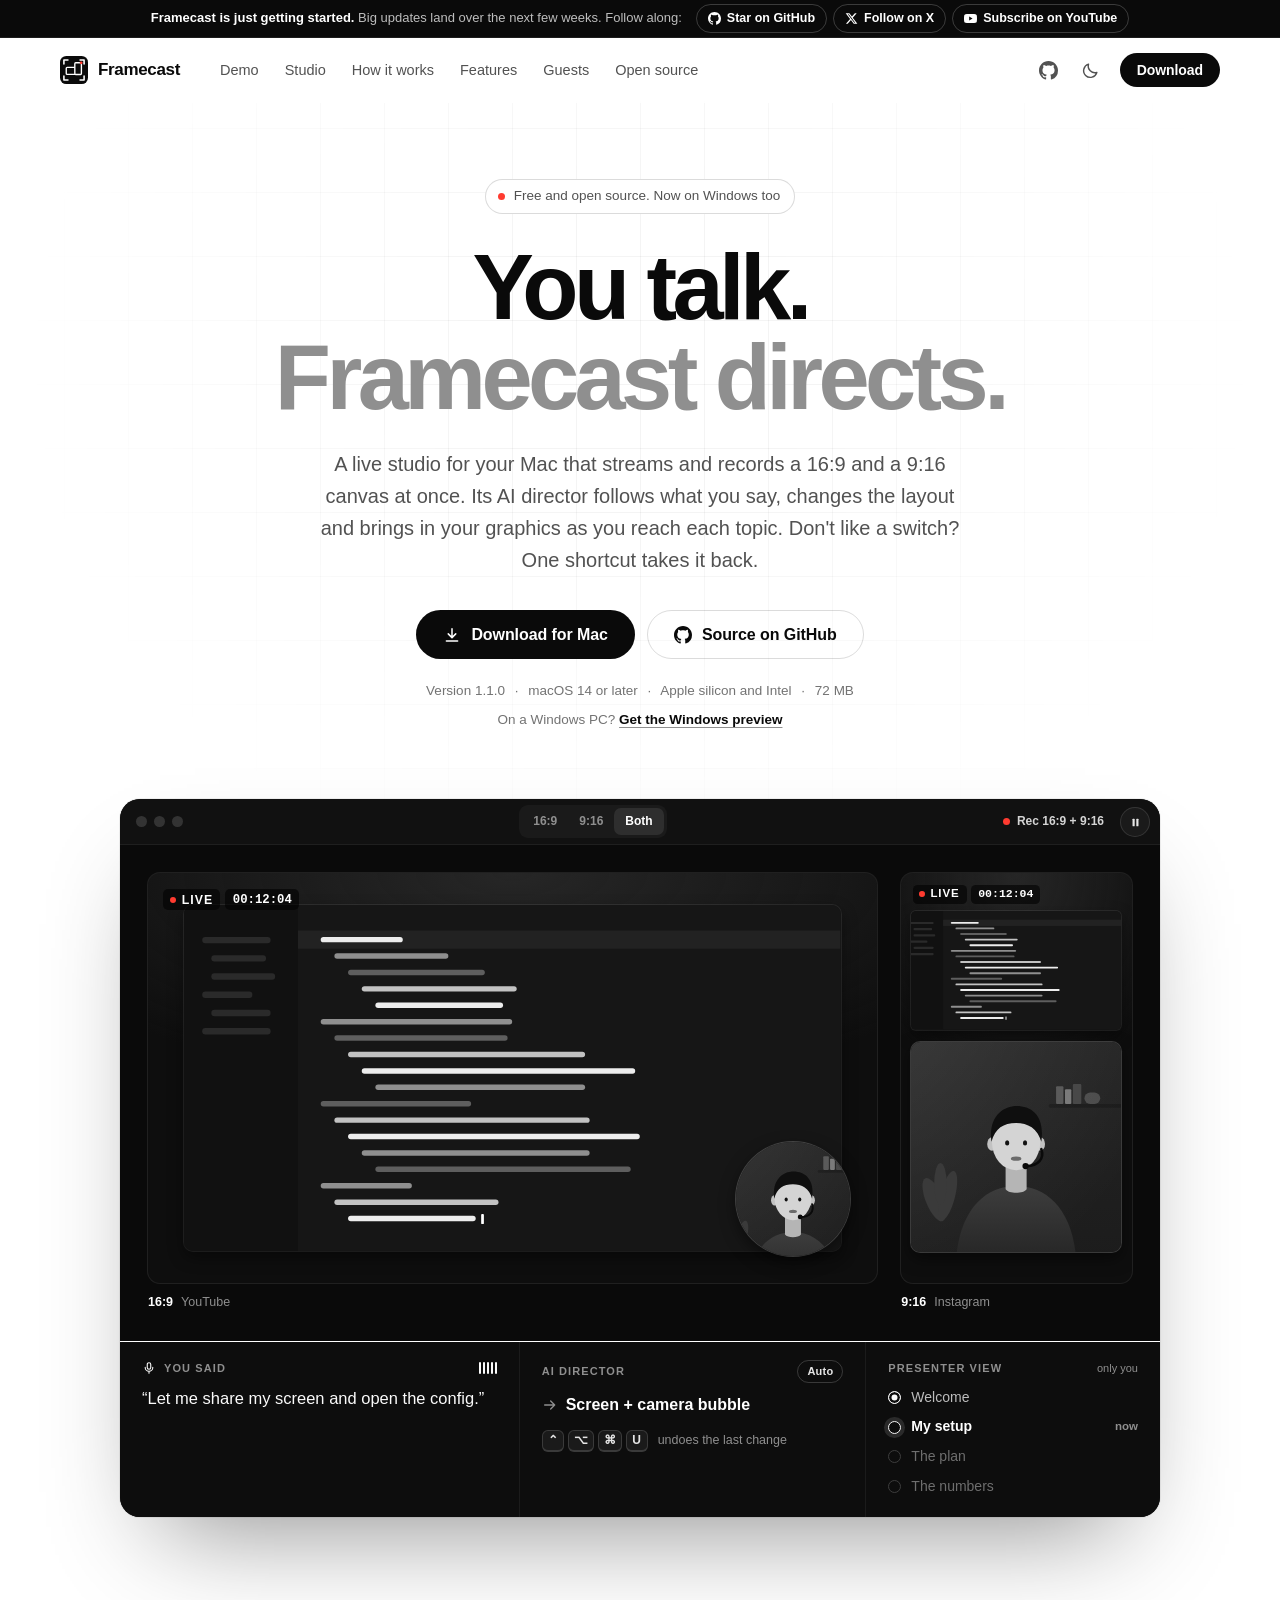
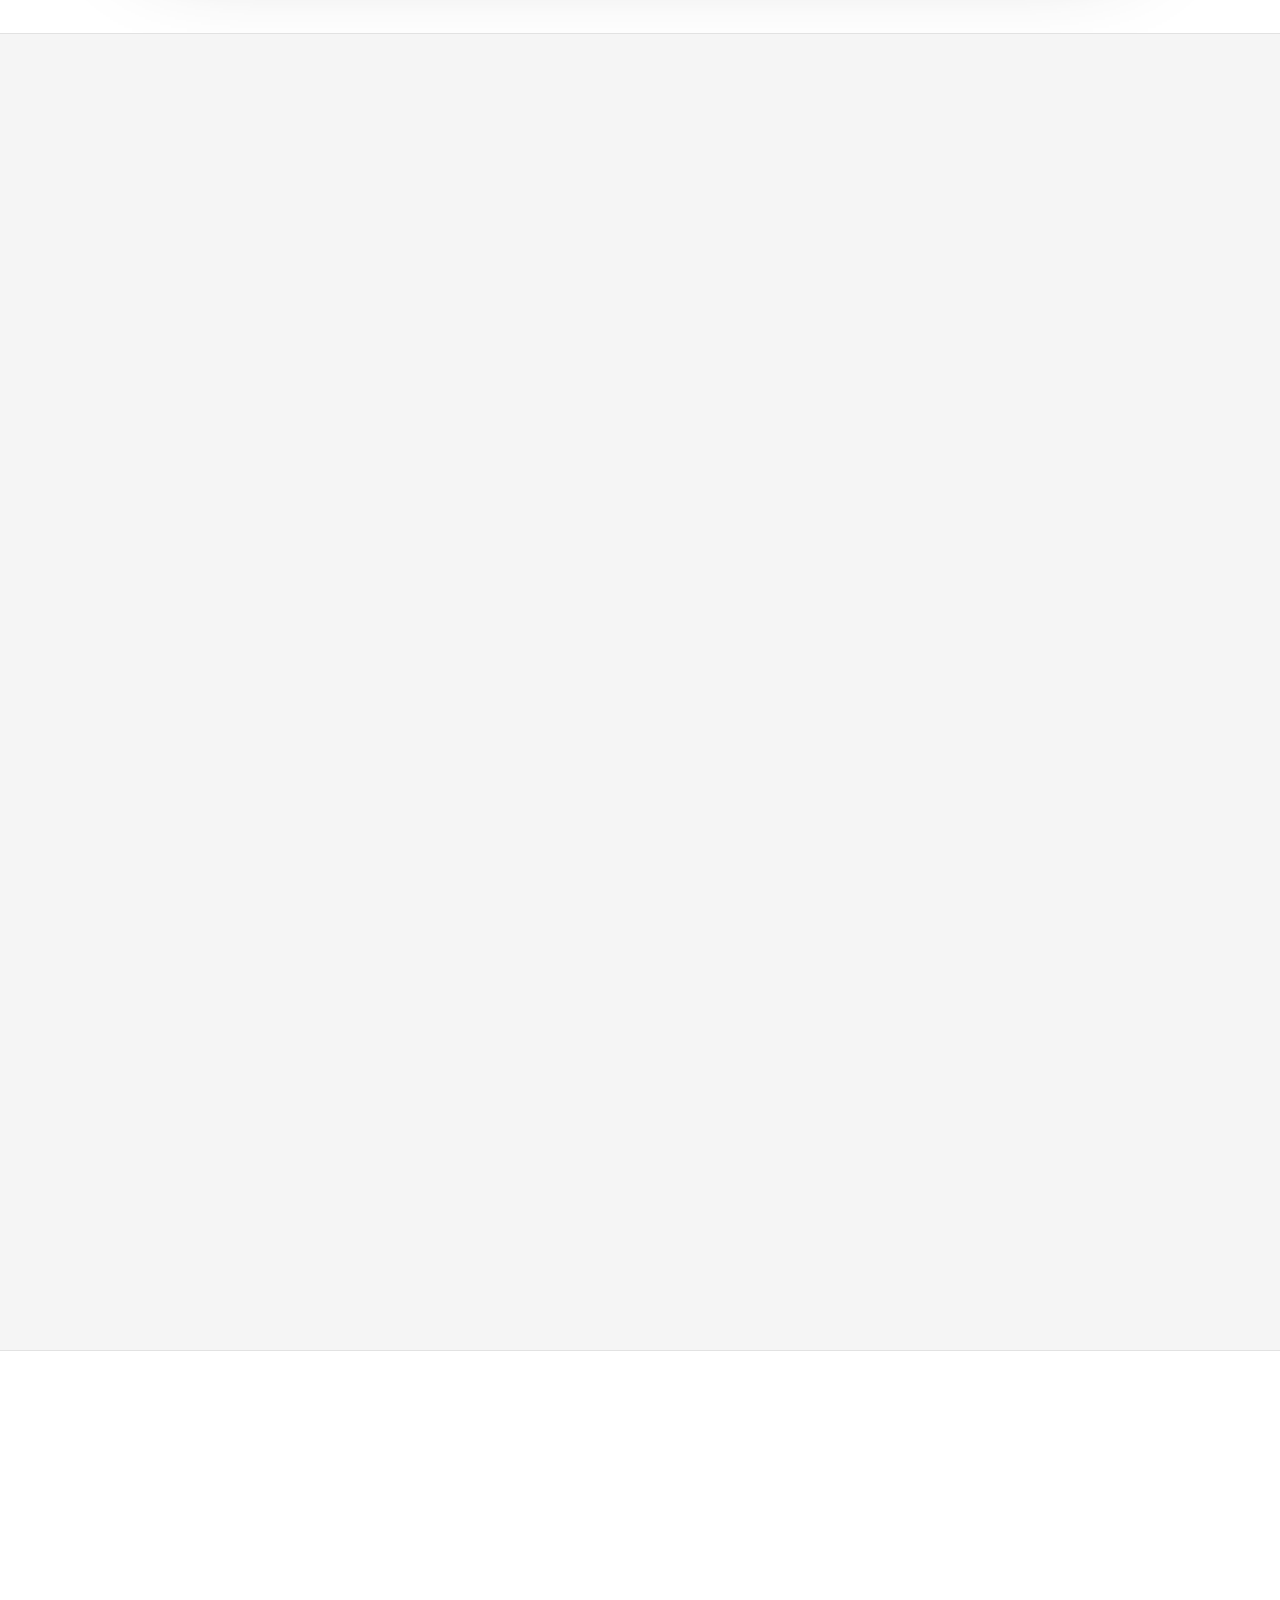
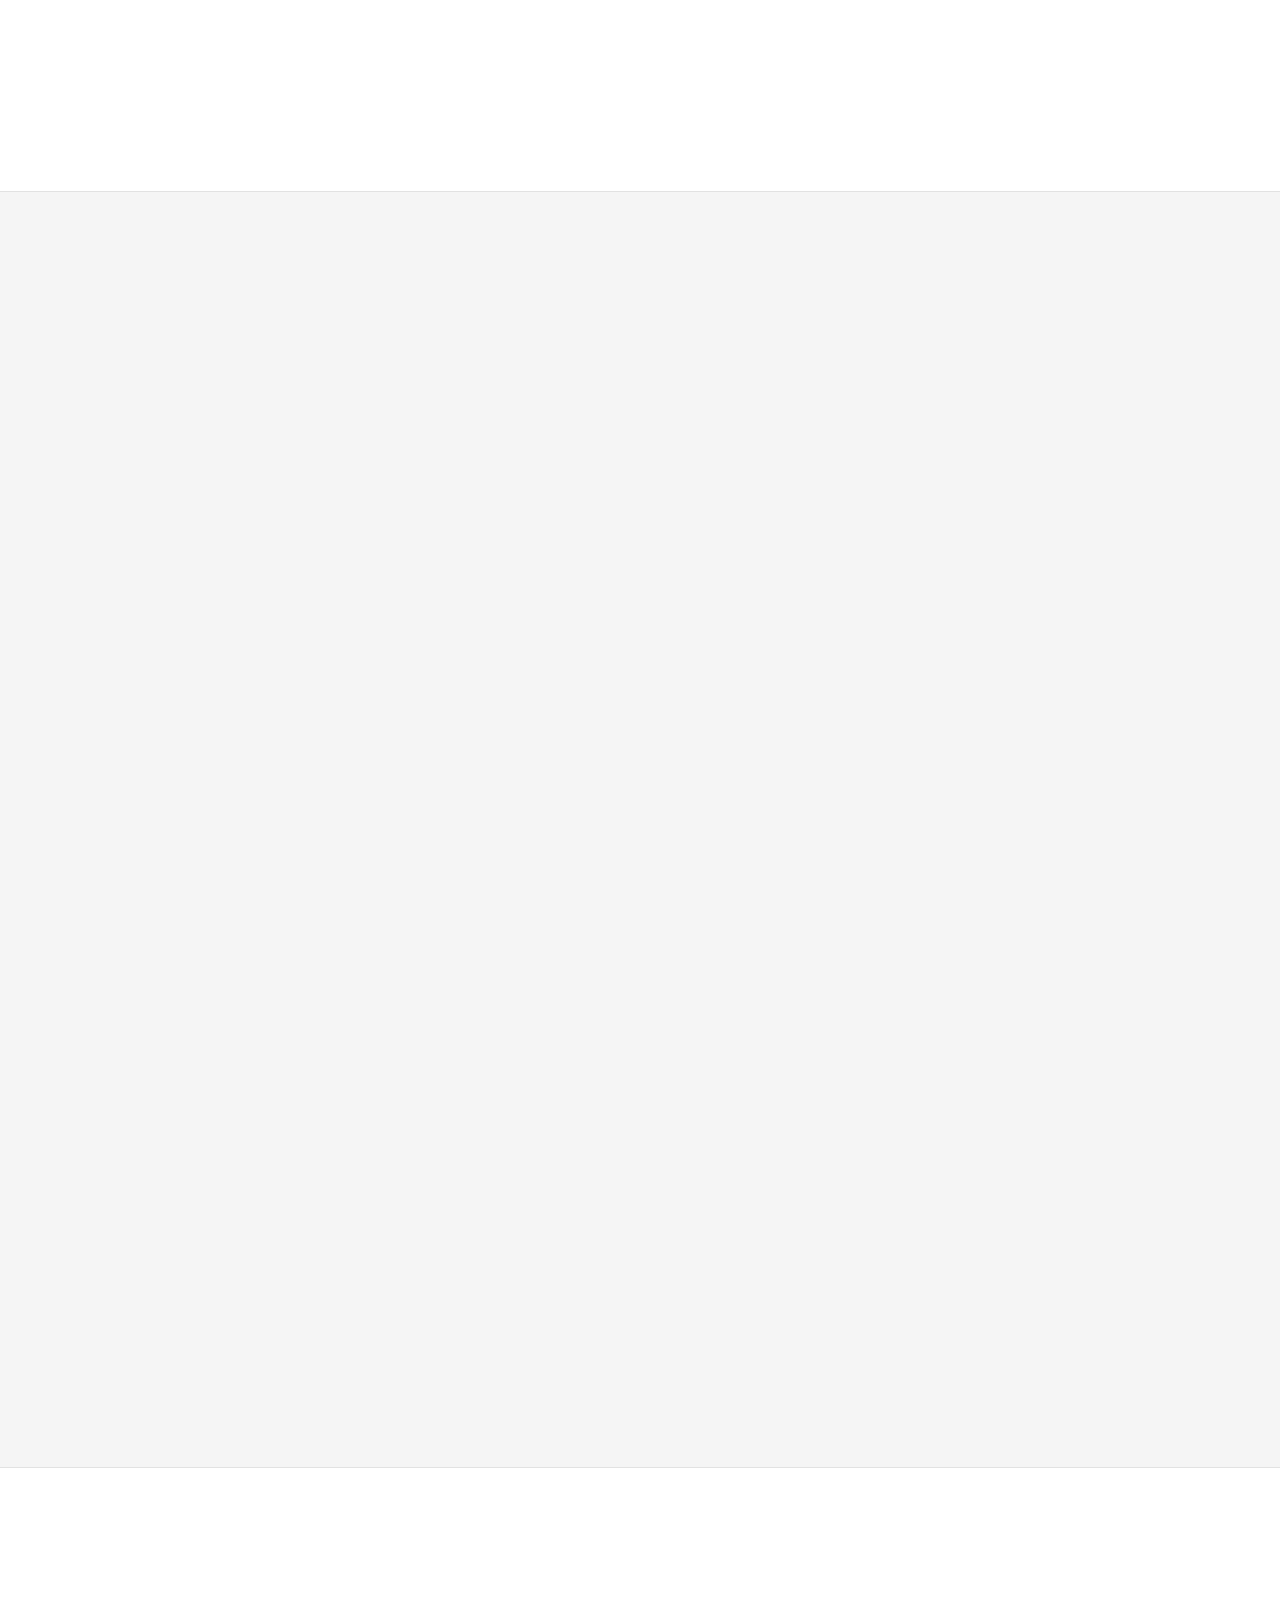
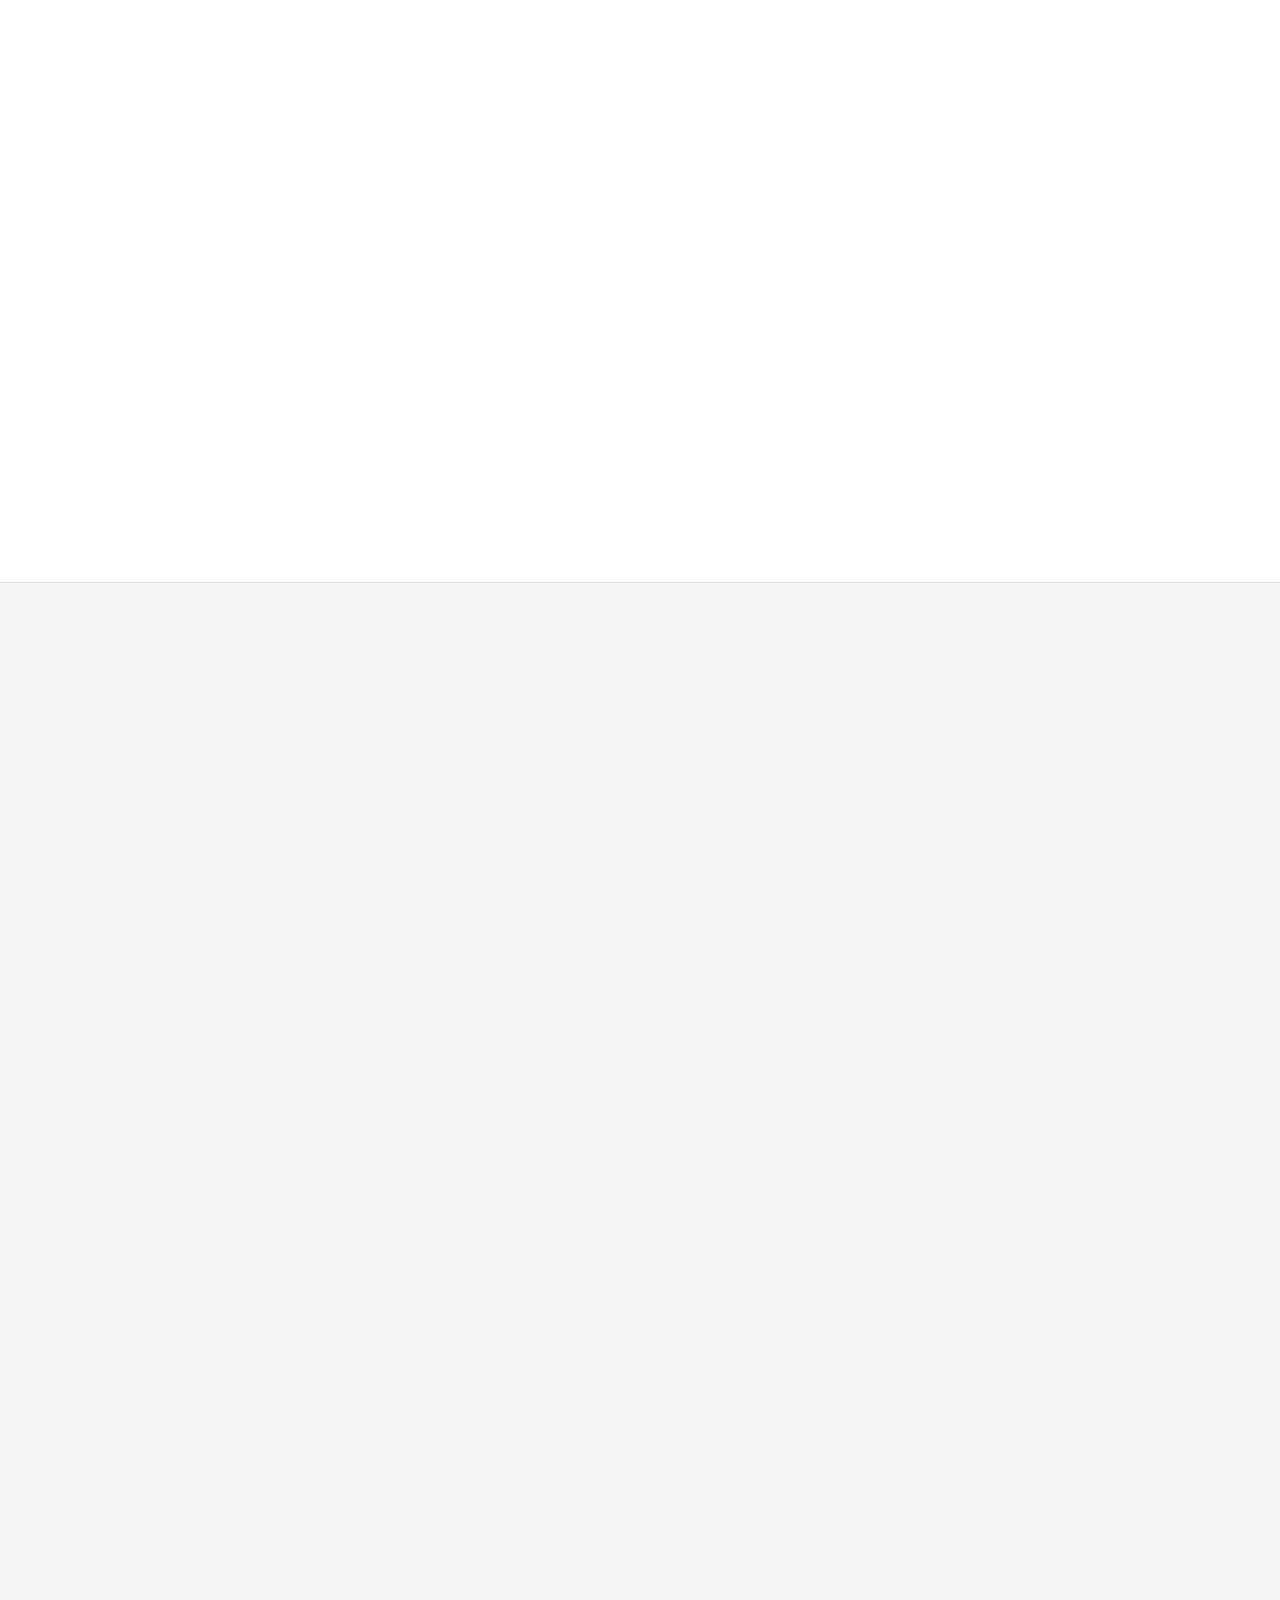
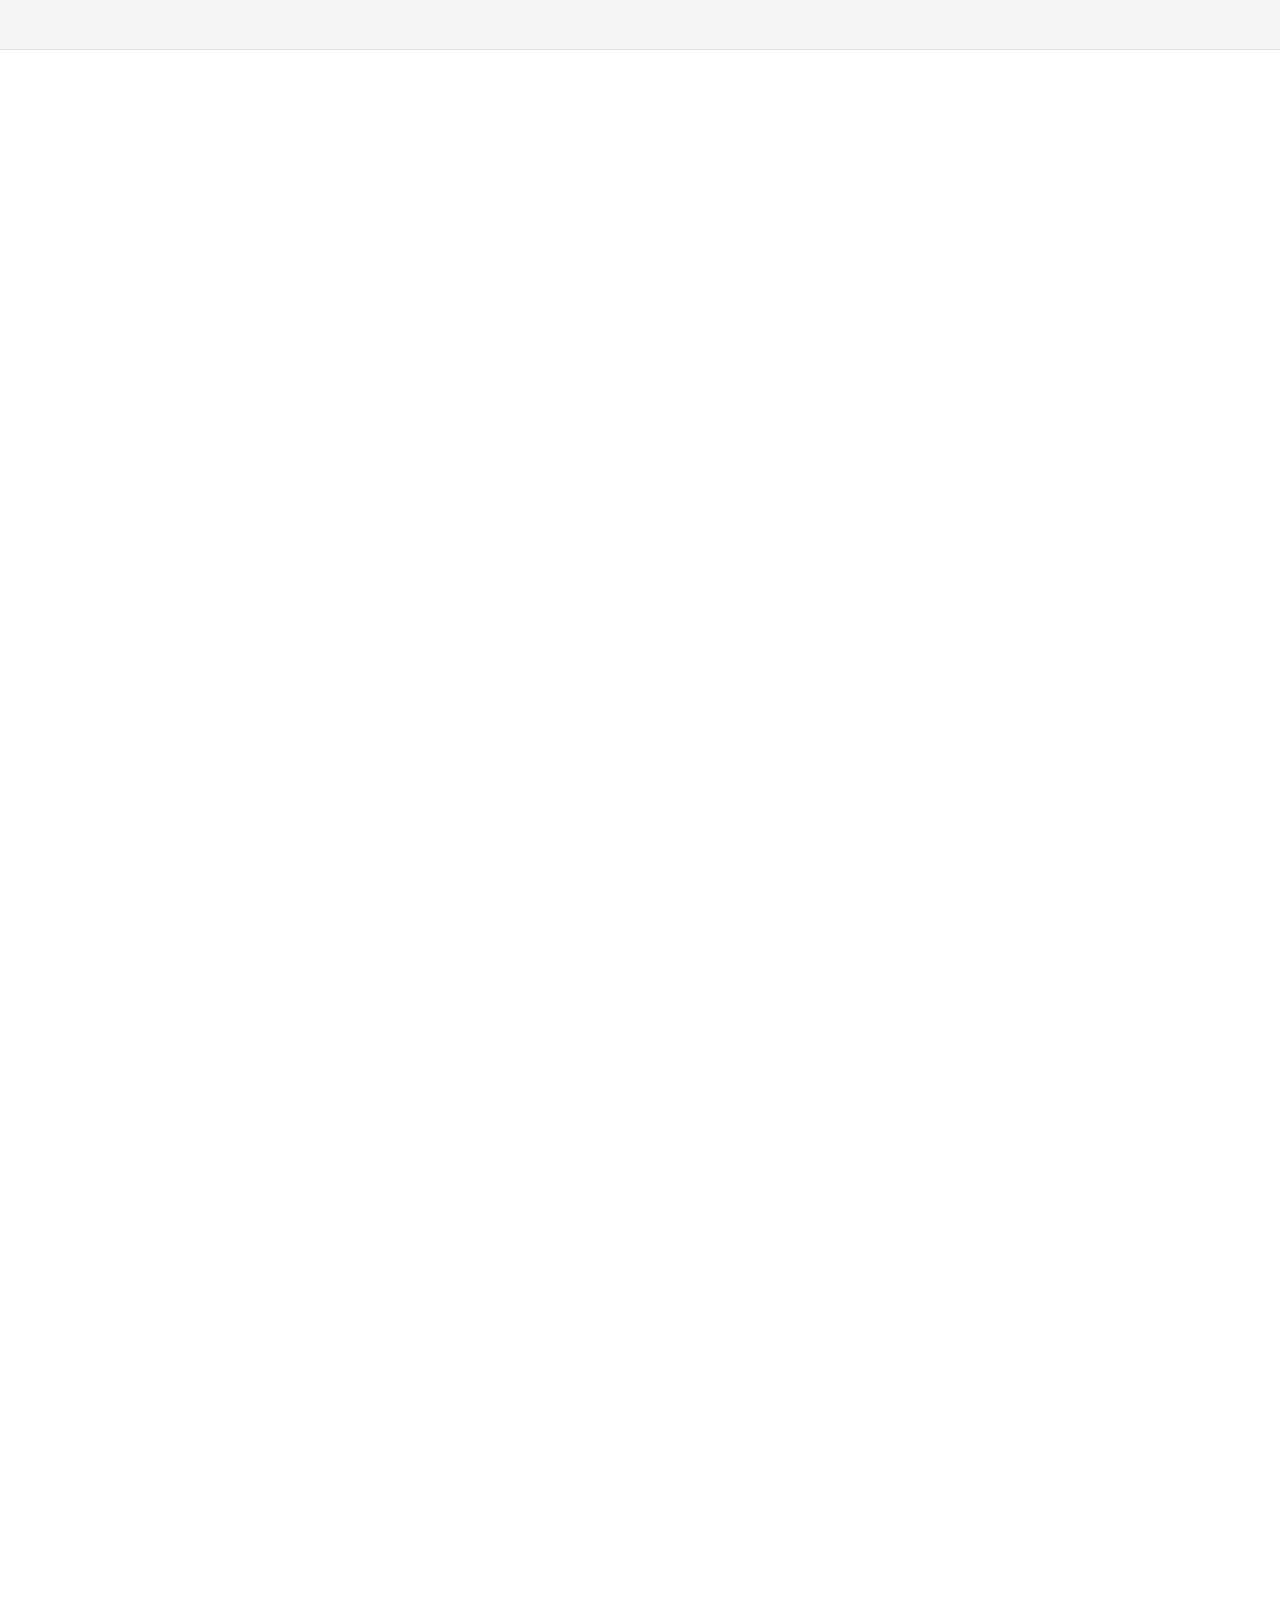
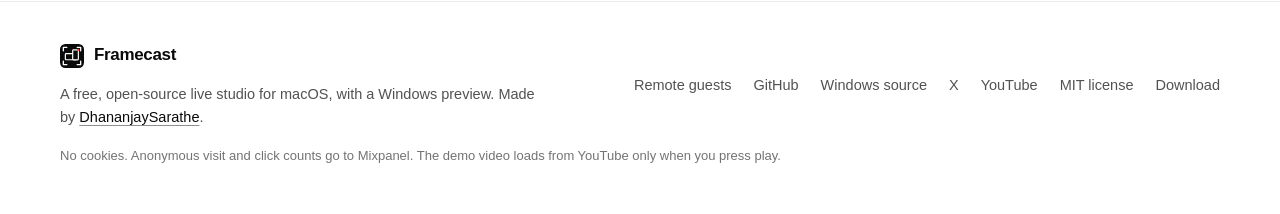
==== commit f47fa69e: "Add Windows preview downloads: Mac/Windows tabs, OS detection and curl install commands Co-Authored-" ====
--- a/index.html
+++ b/index.html
@@ -5,7 +5,7 @@
   <meta name="viewport" content="width=device-width, initial-scale=1">
   <meta http-equiv="Content-Security-Policy" content="default-src 'none'; img-src 'self'; style-src 'self'; script-src 'self'; frame-src https://www.youtube-nocookie.com; connect-src https://api-js.mixpanel.com https://api-eu.mixpanel.com https://api-in.mixpanel.com; base-uri 'none'; form-action 'none'">
   <title>Framecast: a free live studio for Mac with an AI director</title>
-  <meta name="description" content="Framecast is a free, open-source macOS app for live streaming and recording. It renders 16:9 and 9:16 at once, and an AI director switches layouts and graphics as you talk.">
+  <meta name="description" content="Framecast is a free, open-source macOS app for live streaming and recording, with a Windows preview. It renders 16:9 and 9:16 at once, and an AI director switches layouts and graphics as you talk.">
   <meta name="color-scheme" content="light">
   <meta name="theme-color" content="#ffffff">
   <meta property="og:type" content="website">
@@ -119,22 +119,29 @@
     <section class="hero" id="top">
       <div class="hero-bg" aria-hidden="true"></div>
       <div class="wrap hero-in">
-        <p class="eyebrow-pill"><span class="dot" aria-hidden="true"></span>Free and open source, for macOS</p>
+        <p class="eyebrow-pill"><span class="dot" aria-hidden="true"></span>Free and open source. Now on Windows too</p>
         <h1>You talk.<br><em>Framecast directs.</em></h1>
         <p class="lead">
           A live studio for your Mac that streams and records a 16:9 and a 9:16 canvas at once.
           Its AI director follows what you say, changes the layout and brings in your graphics as you reach each topic.
           Don't like a switch? One shortcut takes it back.
         </p>
+        <!-- theme.js sets data-os="windows" on Windows PCs, which swaps the .if-mac and .if-win pieces below. -->
         <div class="cta-row">
-          <a class="btn btn-primary btn-lg" href="https://github.com/DhananjaySarathe/framecast-studio/releases/latest/download/Framecast.dmg" data-dmg-link data-show-steps data-track="Download Click" data-track-where="hero">
+          <a class="btn btn-primary btn-lg if-mac" href="https://github.com/DhananjaySarathe/framecast-studio/releases/latest/download/Framecast.dmg" data-dmg-link data-show-steps="mac" data-track="Download Click" data-track-platform="mac" data-track-where="hero">
             <svg aria-hidden="true"><use href="#i-download"/></svg>Download for Mac
+          </a>
+          <a class="btn btn-primary btn-lg if-win" href="https://github.com/DhananjaySarathe/framecast-studio-windows/releases/download/v0.1.1/Framecast-Studio-Windows-0.1.1-x64-Setup.exe" data-win-link data-show-steps="windows" data-track="Download Click" data-track-platform="windows" data-track-where="hero">
+            <svg aria-hidden="true"><use href="#i-download"/></svg>Download for Windows
           </a>
           <a class="btn btn-ghost btn-lg" href="https://github.com/DhananjaySarathe/framecast-studio" data-track="GitHub Click" data-track-where="hero">
             <svg aria-hidden="true"><use href="#i-github"/></svg>Source on GitHub
           </a>
         </div>
-        <p class="meta">Version 1.1.0 <span aria-hidden="true">·</span> macOS 14 or later <span aria-hidden="true">·</span> Apple silicon and Intel <span aria-hidden="true">·</span> 72 MB</p>
+        <p class="meta if-mac">Version 1.1.0 <span aria-hidden="true">·</span> macOS 14 or later <span aria-hidden="true">·</span> Apple silicon and Intel <span aria-hidden="true">·</span> 72 MB</p>
+        <p class="meta if-win">Windows preview 0.1.1 <span aria-hidden="true">·</span> Windows 11 <span aria-hidden="true">·</span> Intel and AMD, 64-bit <span aria-hidden="true">·</span> 18 MB</p>
+        <p class="meta-alt if-mac">On a Windows PC? <a href="#download" data-pick-os="windows" data-track="Platform Switch" data-track-to="windows" data-track-where="hero">Get the Windows preview</a></p>
+        <p class="meta-alt if-win">The Windows preview covers capture, recording and streaming. The AI director is Mac-only for now. <a href="#download" data-pick-os="mac" data-track="Platform Switch" data-track-to="mac" data-track-where="hero">Get it for Mac</a></p>
 
         <!-- Animated illustration: one presenter, two canvases, the AI director switching looks. -->
         <div class="studio" data-stage>
@@ -672,6 +679,7 @@
               <a class="btn btn-primary" href="https://github.com/DhananjaySarathe/framecast-studio" data-track="GitHub Click" data-track-where="open source">
                 <svg aria-hidden="true"><use href="#i-github"/></svg>View the code
               </a>
+              <a class="btn btn-ghost" href="https://github.com/DhananjaySarathe/framecast-studio-windows" data-track="GitHub Click" data-track-platform="windows" data-track-where="open source">Windows source</a>
               <a class="btn btn-ghost" href="https://github.com/DhananjaySarathe/framecast-studio/blob/main/LICENSE" data-track="License Click" data-track-where="open source">Read the license</a>
             </div>
           </div>
@@ -687,7 +695,7 @@
 <span class="p" aria-hidden="true">$ </span>cd framecast-studio
 <span class="p" aria-hidden="true">$ </span>./scripts/build_app.sh
 <span class="p" aria-hidden="true">$ </span>open build/Framecast.app</code></pre>
-            <p class="terminal-note">Needs the Xcode Command Line Tools (Swift 6). Full Xcode isn't needed.</p>
+            <p class="terminal-note">Needs the Xcode Command Line Tools (Swift 6). Full Xcode isn't needed. On Windows, run <code>.\setup.cmd</code> and <code>.\build.cmd</code> from a clone of <a href="https://github.com/DhananjaySarathe/framecast-studio-windows#build-from-source" data-track="GitHub Click" data-track-platform="windows" data-track-where="build">framecast-studio-windows</a>.</p>
           </div>
         </div>
 
@@ -706,63 +714,162 @@
       </div>
     </section>
 
-    <!-- Download -->
+    <!-- Download: one panel per platform. Windows PCs open on the Windows panel (theme.js sets data-os). -->
     <section class="section" id="download" aria-labelledby="download-title">
       <div class="wrap">
         <div class="section-head reveal">
           <p class="eyebrow">Download</p>
-          <h2 id="download-title">Get Framecast for Mac</h2>
-          <p class="section-lead">Free. The app runs on your Mac, with no account and no tracking.</p>
-        </div>
-
-        <div class="dl reveal">
-          <div class="dl-main">
-            <img class="dl-icon" src="assets/img/icon-256.png" width="112" height="112" alt="Framecast app icon">
-            <p class="dl-name">Framecast <span>1.1.0</span></p>
-            <!-- Installer: always the latest GitHub release (the hero button uses the same link). -->
-            <a class="btn btn-primary btn-xl" href="https://github.com/DhananjaySarathe/framecast-studio/releases/latest/download/Framecast.dmg" data-dmg-link data-track="Download Click" data-track-where="download section">
-              <svg aria-hidden="true"><use href="#i-download"/></svg>
-              <span class="btn-stack"><span>Download for Mac</span><small>Framecast.dmg · 72 MB</small></span>
-            </a>
-            <p class="dl-alt"><a href="https://github.com/DhananjaySarathe/framecast-studio/releases" data-track="Release Notes Click">All versions and release notes</a></p>
-            <dl class="specs">
-              <div><dt>Needs</dt><dd>macOS 14 Sonoma or later</dd></div>
-              <div><dt>Runs on</dt><dd>Apple silicon and Intel Macs</dd></div>
-              <div><dt>Price</dt><dd>Free, MIT license</dd></div>
-            </dl>
-            <div class="hash">
-              <div class="hash-head">
-                <span>SHA-256</span>
-                <button class="copy" type="button" data-track="Copy" data-track-what="SHA-256" data-copy="bcd4e31c86be2857b0a1d85a5872a5d05ca611933b263e21f0596a5836b305f6">
+          <h2 id="download-title">Get Framecast</h2>
+          <p class="section-lead">Free for Mac, with a developer preview for Windows 11. No account and no tracking.</p>
+        </div>
+
+        <div class="platforms reveal" data-tabs data-platforms>
+          <div class="tabs platform-tabs" role="tablist" aria-label="Choose your computer">
+            <button type="button" role="tab" id="tab-mac" aria-controls="dl-mac" aria-selected="true" data-platform="mac" data-track="Platform Tab">Mac</button>
+            <button type="button" role="tab" id="tab-windows" aria-controls="dl-windows" aria-selected="false" tabindex="-1" data-platform="windows" data-track="Platform Tab">Windows <span class="tag">Preview</span></button>
+          </div>
+
+          <!-- Mac -->
+          <div class="platform" role="tabpanel" id="dl-mac" aria-labelledby="tab-mac">
+            <h3 class="platform-title">Framecast for Mac</h3>
+            <div class="dl">
+              <div class="dl-main">
+                <img class="dl-icon" src="assets/img/icon-256.png" width="112" height="112" alt="Framecast app icon">
+                <p class="dl-name">Framecast <span>1.1.0</span></p>
+                <!-- Installer: always the latest GitHub release (the hero button uses the same link). -->
+                <a class="btn btn-primary btn-xl" href="https://github.com/DhananjaySarathe/framecast-studio/releases/latest/download/Framecast.dmg" data-dmg-link data-track="Download Click" data-track-platform="mac" data-track-where="download section">
+                  <svg aria-hidden="true"><use href="#i-download"/></svg>
+                  <span class="btn-stack"><span>Download for Mac</span><small>Framecast.dmg · 72 MB</small></span>
+                </a>
+                <p class="dl-alt"><a href="https://github.com/DhananjaySarathe/framecast-studio/releases" data-track="Release Notes Click" data-track-platform="mac">All versions and release notes</a></p>
+                <dl class="specs">
+                  <div><dt>Needs</dt><dd>macOS 14 Sonoma or later</dd></div>
+                  <div><dt>Runs on</dt><dd>Apple silicon and Intel Macs</dd></div>
+                  <div><dt>Price</dt><dd>Free, MIT license</dd></div>
+                </dl>
+                <div class="hash">
+                  <div class="hash-head">
+                    <span>SHA-256</span>
+                    <button class="copy" type="button" data-track="Copy" data-track-what="SHA-256" data-track-platform="mac" data-copy="bcd4e31c86be2857b0a1d85a5872a5d05ca611933b263e21f0596a5836b305f6">
+                      <svg aria-hidden="true"><use href="#i-copy"/></svg><span data-copy-label>Copy</span>
+                    </button>
+                  </div>
+                  <code class="hash-value">bcd4e31c86be2857b0a1d85a5872a5d05ca611933b263e21f0596a5836b305f6</code>
+                  <p>To check your copy, run <code>shasum -a 256 ~/Downloads/Framecast.dmg</code> in Terminal and compare.</p>
+                </div>
+              </div>
+
+              <div class="dl-steps">
+                <h3>Opening it the first time</h3>
+                <p class="dl-why">Framecast isn't signed with a paid Apple developer account, so macOS asks you to confirm once. After that it opens like any other app.</p>
+                <ol class="install">
+                  <li><span class="n">1</span><div><b>Drag Framecast into Applications.</b> Open the DMG and drop the app on the Applications folder.</div></li>
+                  <li><span class="n">2</span><div><b>Double-click Framecast.</b> macOS says it can't verify the app. That's expected.</div></li>
+                  <li><span class="n">3</span><div><b>Allow it once.</b>
+                    <div class="os-split">
+                      <div class="os">
+                        <p class="os-name">macOS 15 or later</p>
+                        <p>Open System Settings › Privacy &amp; Security, scroll down to Security and click <b>Open Anyway</b> next to Framecast. Confirm with your password or Touch ID, then click Open.</p>
+                      </div>
+                      <div class="os">
+                        <p class="os-name">macOS 14 Sonoma</p>
+                        <p>Control-click Framecast in Applications, choose <b>Open</b>, then click <b>Open</b> again.</p>
+                      </div>
+                    </div>
+                  </div></li>
+                  <li><span class="n">4</span><div><b>Allow the camera, mic and screen</b> when Framecast first needs them. After you allow Screen Recording, quit and reopen Framecast.</div></li>
+                </ol>
+                <p class="fine">Following your voice needs macOS 26 or later. Everything else works on macOS 14 and up. Prefer to build it yourself? <a href="https://github.com/DhananjaySarathe/framecast-studio" data-track="GitHub Click" data-track-platform="mac" data-track-where="download section">The source is on GitHub.</a></p>
+              </div>
+            </div>
+
+            <div class="terminal cmd">
+              <div class="terminal-bar">
+                <span class="lights" aria-hidden="true"><i></i><i></i><i></i></span>
+                <span class="terminal-title">Or install from Terminal</span>
+                <button class="copy" type="button" data-track="Copy" data-track-what="install commands" data-track-platform="mac" data-copy="cd ~/Downloads&#10;curl -LO https://github.com/DhananjaySarathe/framecast-studio/releases/latest/download/Framecast.dmg&#10;shasum -a 256 Framecast.dmg&#10;open Framecast.dmg">
                   <svg aria-hidden="true"><use href="#i-copy"/></svg><span data-copy-label>Copy</span>
                 </button>
               </div>
-              <code class="hash-value">bcd4e31c86be2857b0a1d85a5872a5d05ca611933b263e21f0596a5836b305f6</code>
-              <p>To check your copy, run <code>shasum -a 256 ~/Downloads/Framecast.dmg</code> in Terminal and compare.</p>
-            </div>
-          </div>
-
-          <div class="dl-steps">
-            <h3>Opening it the first time</h3>
-            <p class="dl-why">Framecast isn't signed with a paid Apple developer account, so macOS asks you to confirm once. After that it opens like any other app.</p>
-            <ol class="install">
-              <li><span class="n">1</span><div><b>Drag Framecast into Applications.</b> Open the DMG and drop the app on the Applications folder.</div></li>
-              <li><span class="n">2</span><div><b>Double-click Framecast.</b> macOS says it can't verify the app. That's expected.</div></li>
-              <li><span class="n">3</span><div><b>Allow it once.</b>
+<pre><code><span class="p" aria-hidden="true">$ </span>cd ~/Downloads
+<span class="p" aria-hidden="true">$ </span>curl -LO https://github.com/DhananjaySarathe/framecast-studio/releases/latest/download/Framecast.dmg
+<span class="p" aria-hidden="true">$ </span>shasum -a 256 Framecast.dmg
+<span class="p" aria-hidden="true">$ </span>open Framecast.dmg</code></pre>
+              <p class="terminal-note">The hash should match the SHA-256 above. Then drag Framecast into Applications.</p>
+            </div>
+          </div>
+
+          <!-- Windows: the releases are pre-releases, so link the exact version (GitHub's /latest skips pre-releases). -->
+          <div class="platform" role="tabpanel" id="dl-windows" aria-labelledby="tab-windows">
+            <h3 class="platform-title">Framecast Studio for Windows</h3>
+            <div class="dl">
+              <div class="dl-main">
+                <img class="dl-icon" src="assets/img/icon-256.png" width="112" height="112" alt="Framecast app icon">
+                <p class="dl-name">Framecast Studio <span>0.1.1 preview</span></p>
+                <a class="btn btn-primary btn-xl" href="https://github.com/DhananjaySarathe/framecast-studio-windows/releases/download/v0.1.1/Framecast-Studio-Windows-0.1.1-x64-Setup.exe" data-win-link data-track="Download Click" data-track-platform="windows" data-track-where="download section">
+                  <svg aria-hidden="true"><use href="#i-download"/></svg>
+                  <span class="btn-stack"><span>Download for Windows</span><small>Setup.exe · 18 MB</small></span>
+                </a>
+                <p class="dl-alt">
+                  <a href="https://github.com/DhananjaySarathe/framecast-studio-windows/releases/download/v0.1.1/Framecast-Studio-Windows-0.1.1-x64-Portable.zip" data-track="Download Click" data-track-platform="windows" data-track-where="portable zip">Portable ZIP, 22 MB</a>
+                  <span aria-hidden="true">·</span>
+                  <a href="https://github.com/DhananjaySarathe/framecast-studio-windows/releases" data-track="Release Notes Click" data-track-platform="windows">All versions and release notes</a>
+                </p>
+                <dl class="specs">
+                  <div><dt>Needs</dt><dd>Windows 11</dd></div>
+                  <div><dt>Runs on</dt><dd>Intel and AMD PCs, 64-bit</dd></div>
+                  <div><dt>Status</dt><dd>Developer preview, unsigned</dd></div>
+                  <div><dt>Price</dt><dd>Free, MIT license</dd></div>
+                </dl>
+                <div class="hash">
+                  <div class="hash-head">
+                    <span>SHA-256 · Setup.exe</span>
+                    <button class="copy" type="button" data-track="Copy" data-track-what="SHA-256" data-track-platform="windows" data-copy="cb66db867577d931b36577884986c61c1b25b61b1466e41e9ba6fc61e512de70">
+                      <svg aria-hidden="true"><use href="#i-copy"/></svg><span data-copy-label>Copy</span>
+                    </button>
+                  </div>
+                  <code class="hash-value">cb66db867577d931b36577884986c61c1b25b61b1466e41e9ba6fc61e512de70</code>
+                  <p>To check your copy, run <code>Get-FileHash .\Framecast-Studio-Windows-0.1.1-x64-Setup.exe</code> in PowerShell and compare.</p>
+                </div>
+              </div>
+
+              <div class="dl-steps">
+                <h3>Opening it the first time</h3>
+                <p class="dl-why">The preview isn't code-signed yet, so Windows may warn you once. It installs for your user account only. You don't need admin rights.</p>
+                <ol class="install">
+                  <li><span class="n">1</span><div><b>Run the installer.</b> Open <code>Framecast-Studio-Windows-0.1.1-x64-Setup.exe</code> from your Downloads folder. If your browser asks, choose <b>Keep</b>.</div></li>
+                  <li><span class="n">2</span><div><b>Allow it once.</b> If you see “Windows protected your PC”, click <b>More info</b>, then <b>Run anyway</b>. Then finish the setup.</div></li>
+                  <li><span class="n">3</span><div><b>Open Framecast Studio from Start.</b> Choose <b>Add</b>, pick a screen or window, a webcam and a mic, then click <b>Start preview</b>. Nothing records until you start it.</div></li>
+                  <li><span class="n">4</span><div><b>Record or go live.</b> <b>Record</b> saves the 16:9 and 9:16 canvases. To stream, add an RTMP or RTMPS server under <b>Destinations</b>, then click <b>Start broadcast</b>.</div></li>
+                </ol>
                 <div class="os-split">
                   <div class="os">
-                    <p class="os-name">macOS 15 or later</p>
-                    <p>Open System Settings › Privacy &amp; Security, scroll down to Security and click <b>Open Anyway</b> next to Framecast. Confirm with your password or Touch ID, then click Open.</p>
+                    <p class="os-name">In the preview</p>
+                    <p>Screen, window and webcam capture, mic and desktop audio, eight scenes, both canvases, recording and streaming to several RTMP/RTMPS servers.</p>
                   </div>
                   <div class="os">
-                    <p class="os-name">macOS 14 Sonoma</p>
-                    <p>Control-click Framecast in Applications, choose <b>Open</b>, then click <b>Open</b> again.</p>
+                    <p class="os-name">Mac-only for now</p>
+                    <p>The AI director, remote guests, live captions, camera angles and the rundown. Full parity with the Mac app is in progress.</p>
                   </div>
                 </div>
-              </div></li>
-              <li><span class="n">4</span><div><b>Allow the camera, mic and screen</b> when Framecast first needs them. After you allow Screen Recording, quit and reopen Framecast.</div></li>
-            </ol>
-            <p class="fine">Following your voice needs macOS 26 or later. Everything else works on macOS 14 and up. Prefer to build it yourself? <a href="https://github.com/DhananjaySarathe/framecast-studio" data-track="GitHub Click" data-track-where="download section">The source is on GitHub.</a></p>
+                <p class="fine">To remove it, go to Settings › Apps › Installed apps › Framecast Studio › Uninstall. <a href="https://github.com/DhananjaySarathe/framecast-studio-windows" data-track="GitHub Click" data-track-platform="windows" data-track-where="download section">The Windows source is on GitHub.</a></p>
+              </div>
+            </div>
+
+            <div class="terminal cmd">
+              <div class="terminal-bar">
+                <span class="lights" aria-hidden="true"><i></i><i></i><i></i></span>
+                <span class="terminal-title">Or install from PowerShell</span>
+                <button class="copy" type="button" data-track="Copy" data-track-what="install commands" data-track-platform="windows" data-copy="cd $HOME\Downloads&#10;curl.exe -LO https://github.com/DhananjaySarathe/framecast-studio-windows/releases/download/v0.1.1/Framecast-Studio-Windows-0.1.1-x64-Setup.exe&#10;Get-FileHash .\Framecast-Studio-Windows-0.1.1-x64-Setup.exe&#10;.\Framecast-Studio-Windows-0.1.1-x64-Setup.exe">
+                  <svg aria-hidden="true"><use href="#i-copy"/></svg><span data-copy-label>Copy</span>
+                </button>
+              </div>
+<pre><code><span class="p" aria-hidden="true">PS&gt; </span>cd $HOME\Downloads
+<span class="p" aria-hidden="true">PS&gt; </span>curl.exe -LO https://github.com/DhananjaySarathe/framecast-studio-windows/releases/download/v0.1.1/Framecast-Studio-Windows-0.1.1-x64-Setup.exe
+<span class="p" aria-hidden="true">PS&gt; </span>Get-FileHash .\Framecast-Studio-Windows-0.1.1-x64-Setup.exe
+<span class="p" aria-hidden="true">PS&gt; </span>.\Framecast-Studio-Windows-0.1.1-x64-Setup.exe</code></pre>
+              <p class="terminal-note">Type <code>curl.exe</code>, not <code>curl</code>: in Windows PowerShell, <code>curl</code> runs a different command. Windows 11 includes curl. The hash should match the SHA-256 above.</p>
+            </div>
           </div>
         </div>
       </div>
@@ -773,11 +880,12 @@
     <div class="wrap footer-in">
       <div class="footer-brand">
         <a class="brand" href="#top"><svg class="mark" viewBox="100 100 824 824" width="24" height="24" aria-hidden="true" focusable="false"><rect class="mark-body" x="100" y="100" width="824" height="824" rx="185"/><path class="mark-line" d="M215 334V215h119M690 215h119v119M215 690v119h119M690 809h119V690" stroke-width="46"/><rect class="mark-line" x="284" y="433" width="368" height="207" rx="26" stroke-width="40"/><rect class="mark-line mark-front" x="536" y="299" width="194" height="344" rx="26" stroke-width="40"/><circle class="mark-dot" cx="723" cy="301" r="42"/></svg><span>Framecast</span></a>
-        <p>A free, open-source live studio for macOS. Made by <a href="https://github.com/DhananjaySarathe">DhananjaySarathe</a>.</p>
+        <p>A free, open-source live studio for macOS, with a Windows preview. Made by <a href="https://github.com/DhananjaySarathe">DhananjaySarathe</a>.</p>
       </div>
       <nav class="footer-links" aria-label="Footer">
         <a href="guests.html" data-track="Guest Setup Click" data-track-where="footer">Remote guests</a>
         <a href="https://github.com/DhananjaySarathe/framecast-studio" data-track="GitHub Click" data-track-where="footer">GitHub</a>
+        <a href="https://github.com/DhananjaySarathe/framecast-studio-windows" data-track="GitHub Click" data-track-platform="windows" data-track-where="footer">Windows source</a>
         <a href="https://x.com/dhananjay11211" data-track="Social Click" data-track-network="x" data-track-where="footer">X</a>
         <a href="https://www.youtube.com/@ChilledBeer?sub_confirmation=1" data-track="Social Click" data-track-network="youtube" data-track-where="footer">YouTube</a>
         <a href="https://github.com/DhananjaySarathe/framecast-studio/blob/main/LICENSE" data-track="License Click" data-track-where="footer">MIT license</a>
--- a/assets/css/site.css
+++ b/assets/css/site.css
@@ -727,6 +727,31 @@
   .btn-xl { width: 100%; }
 }
 
+/* Mac or Windows: theme.js sets data-os="windows" on Windows PCs */
+html:not([data-os="windows"]) .if-win,
+html[data-os="windows"] .if-mac { display: none !important; }
+.meta-alt { margin: 8px 0 0; color: var(--faint); font-size: 13.5px; }
+.meta-alt a { color: var(--text); font-weight: 550; text-underline-offset: 3px; }
+
+.platform-tabs { margin-bottom: 28px; }
+.platform-tabs [role="tab"] { display: inline-flex; align-items: center; gap: 8px; padding: 10px 20px; font-size: 15px; font-weight: 550; }
+.platform-tabs .tag {
+  padding: 2px 7px; border-radius: 999px; border: 1px solid currentColor; opacity: .75;
+  font-size: 10.5px; font-weight: 650; letter-spacing: .06em; text-transform: uppercase;
+}
+html:not(.js) .platform-tabs { display: none; }
+.platform + .platform { margin-top: clamp(48px, 7vw, 72px); }
+.platform-title { margin: 0 0 18px; font-size: 1.2rem; font-weight: 650; letter-spacing: -.02em; text-align: center; }
+.js .platform-title { position: absolute; width: 1px; height: 1px; overflow: hidden; clip: rect(0 0 0 0); white-space: nowrap; }
+.js .platform[hidden] + .platform { margin-top: 0; }
+.dl-alt span { margin: 0 6px; }
+.install code { padding: 1px 5px; border-radius: 5px; background: var(--bg-2); color: var(--text); font: 12.5px var(--mono); word-break: break-all; }
+.dl-steps .os-split { margin-top: 22px; }
+.cmd { margin-top: 20px; }
+.cmd pre { white-space: pre-wrap; overflow-wrap: anywhere; }
+.terminal-note code { color: #e5e5e5; font: 12.5px var(--mono); }
+.terminal-note a { color: #e5e5e5; text-underline-offset: 3px; }
+
 /* Links to the guests page */
 .tile-link {
   display: inline-flex; align-items: center; gap: 6px; margin-top: 16px;
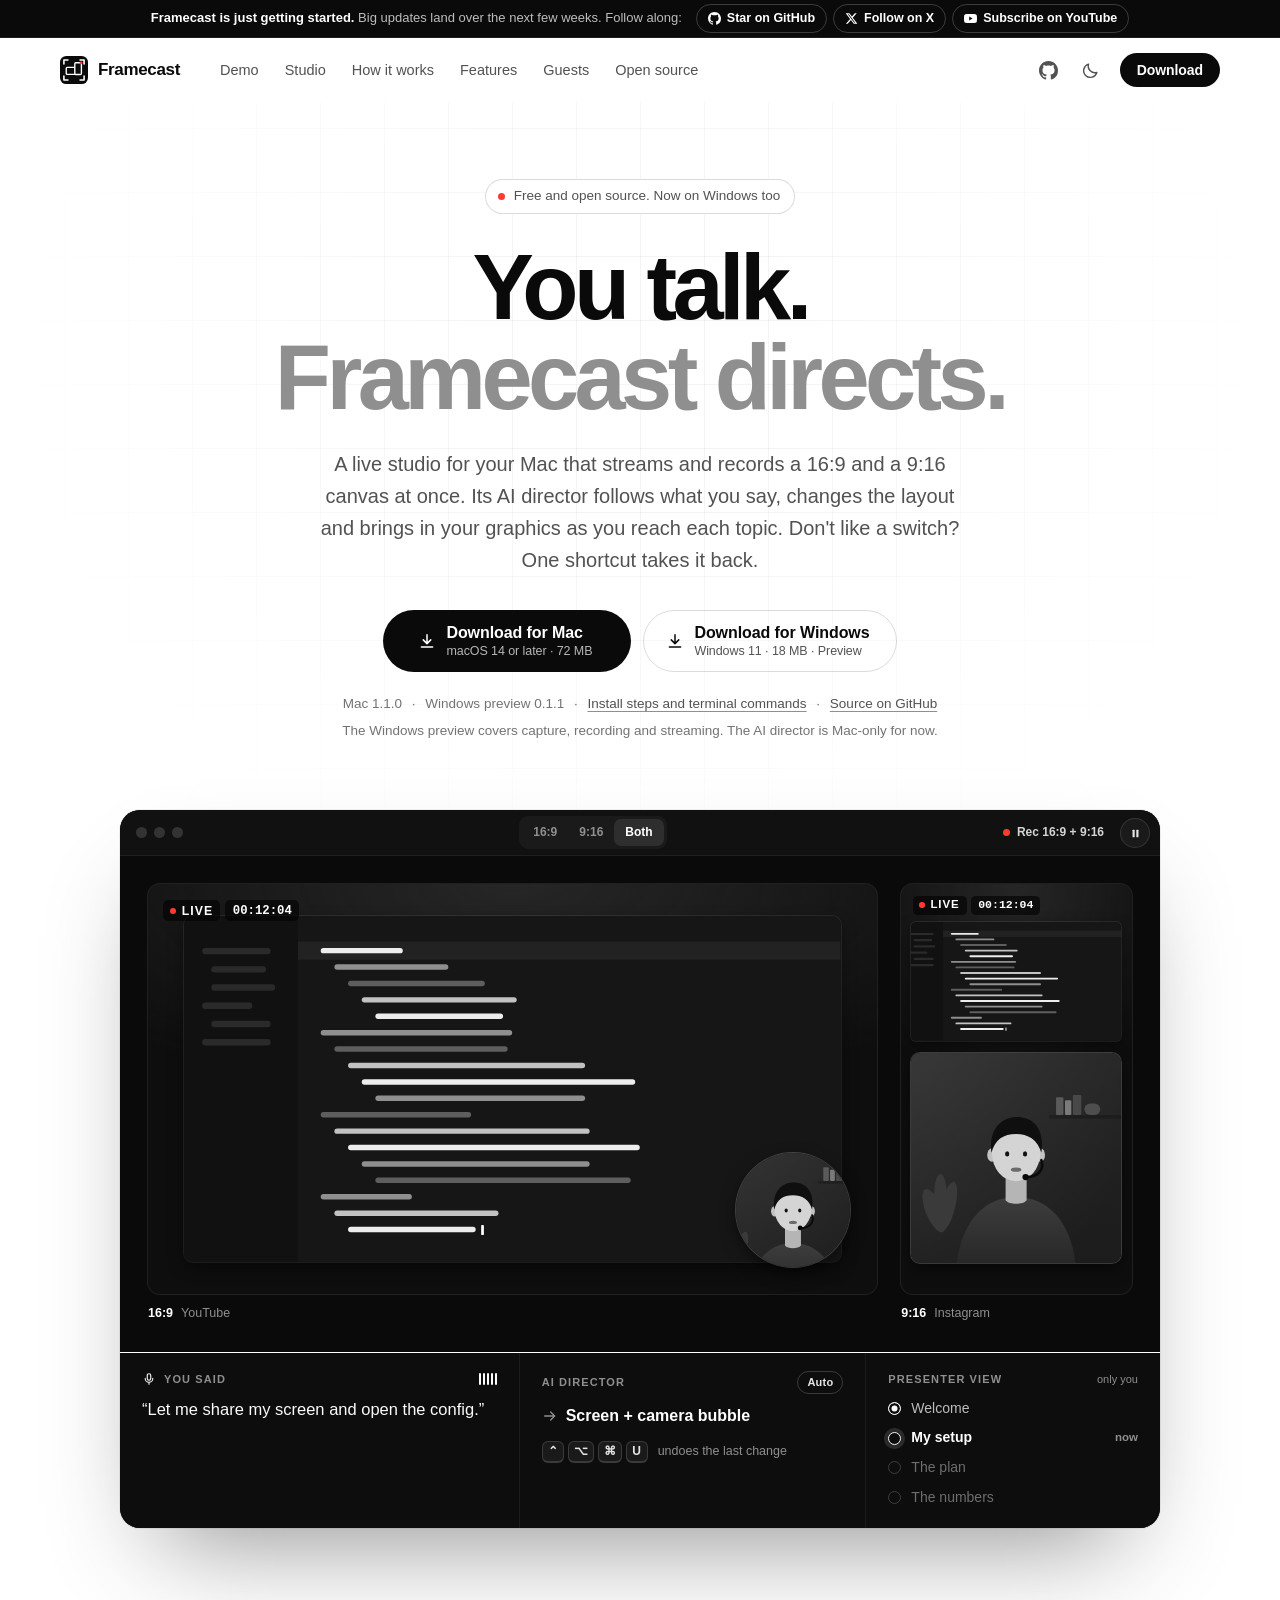
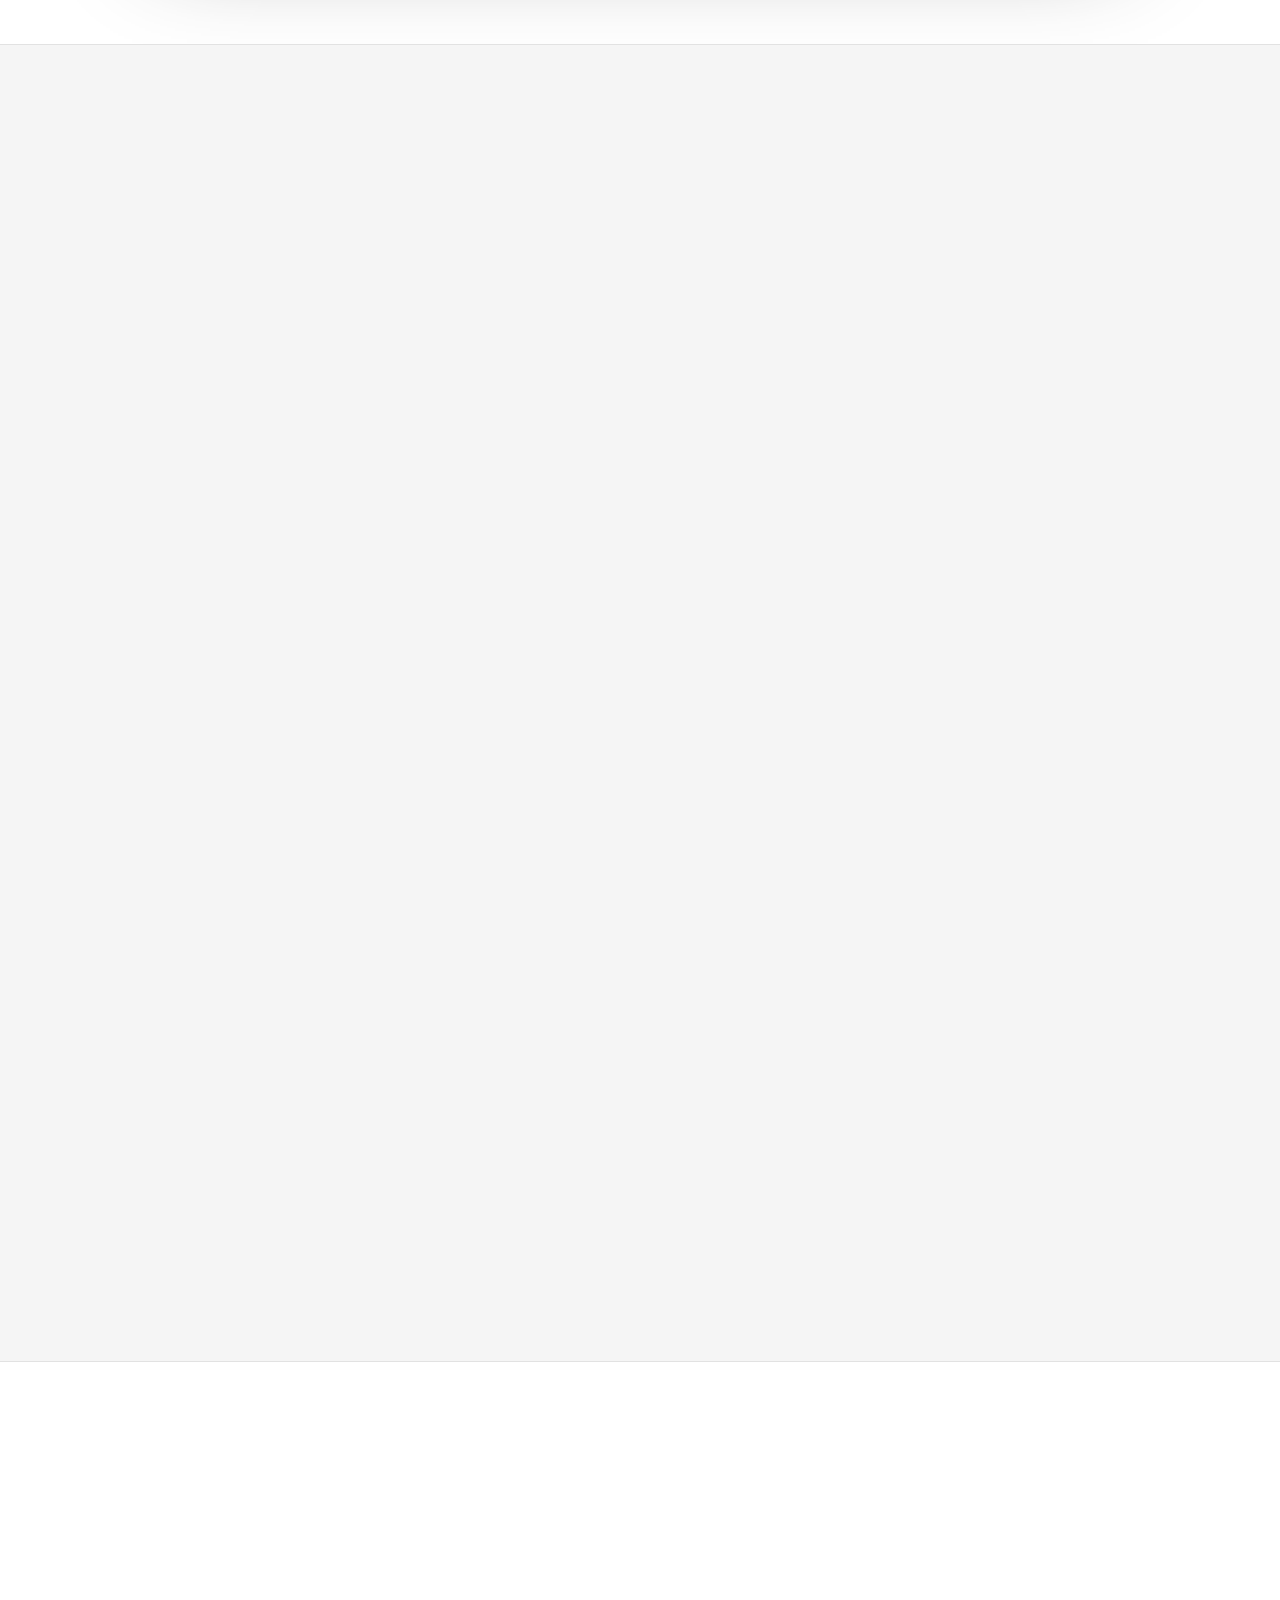
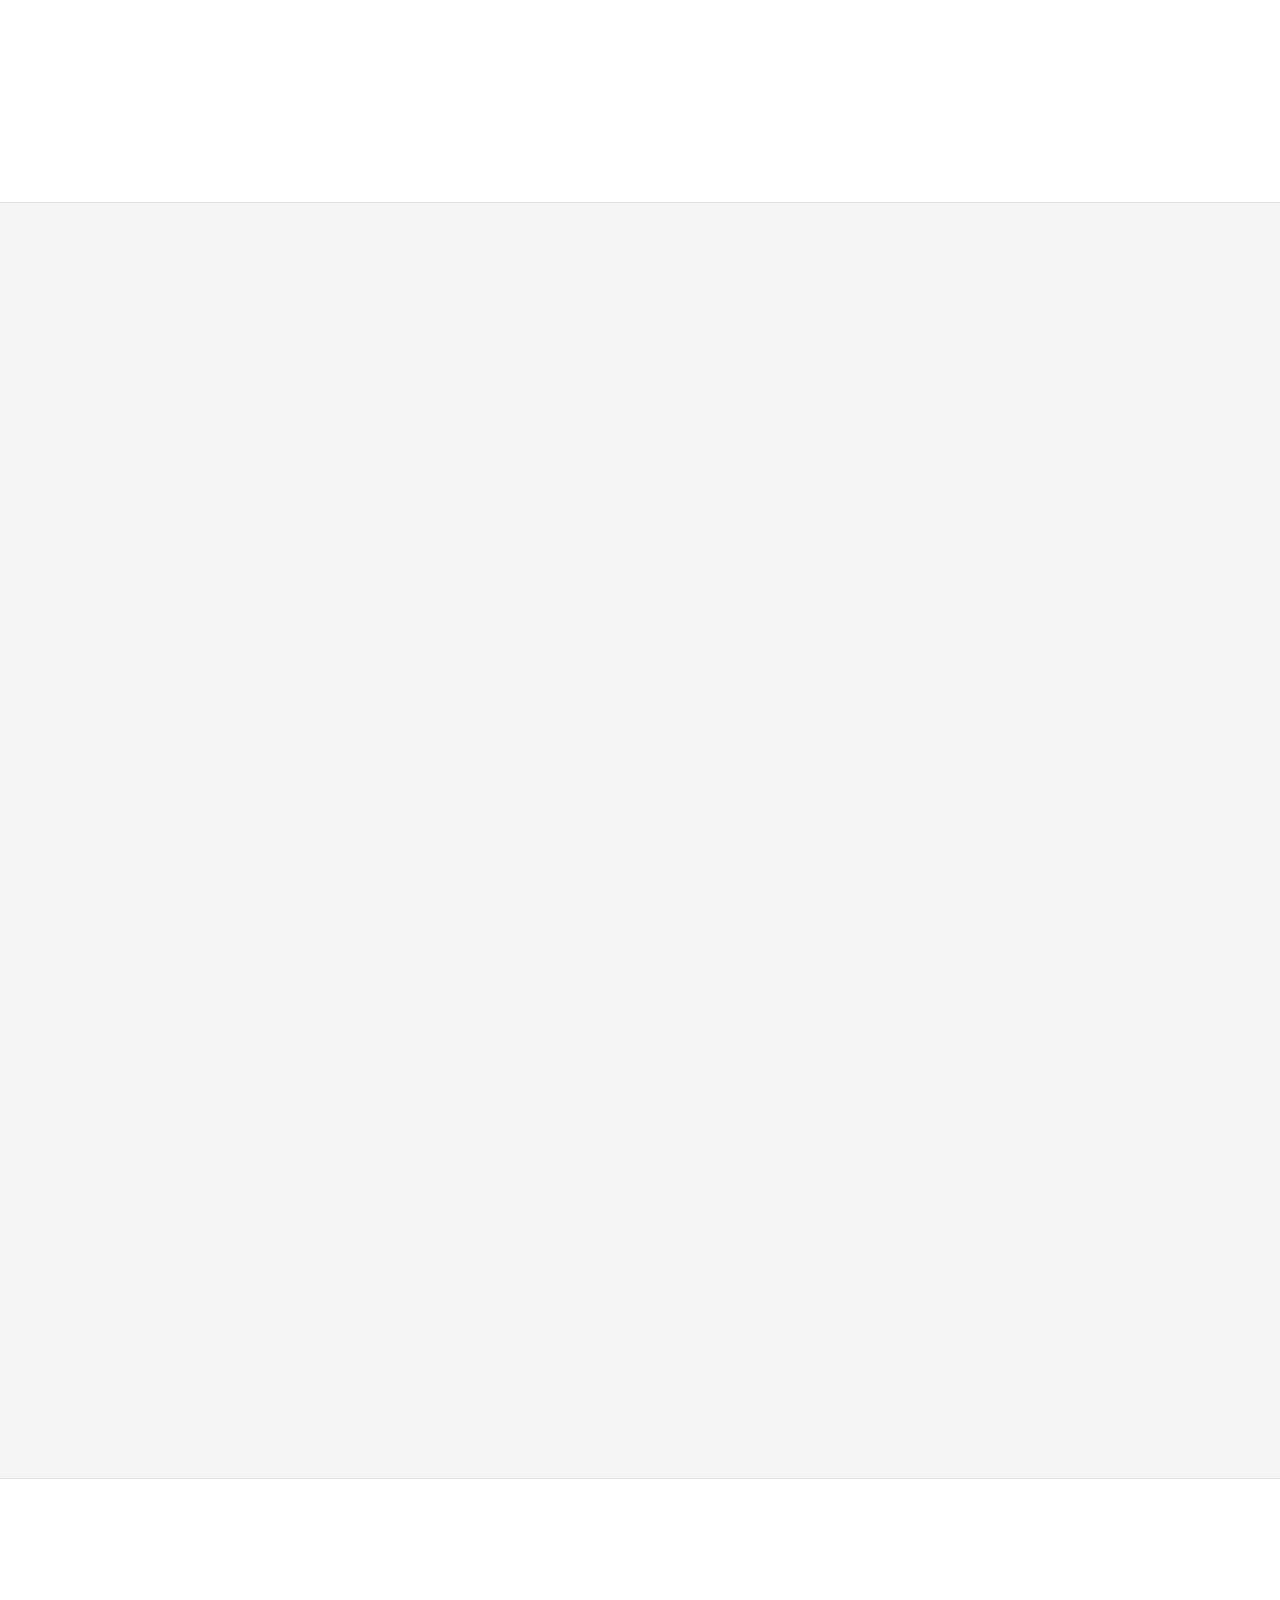
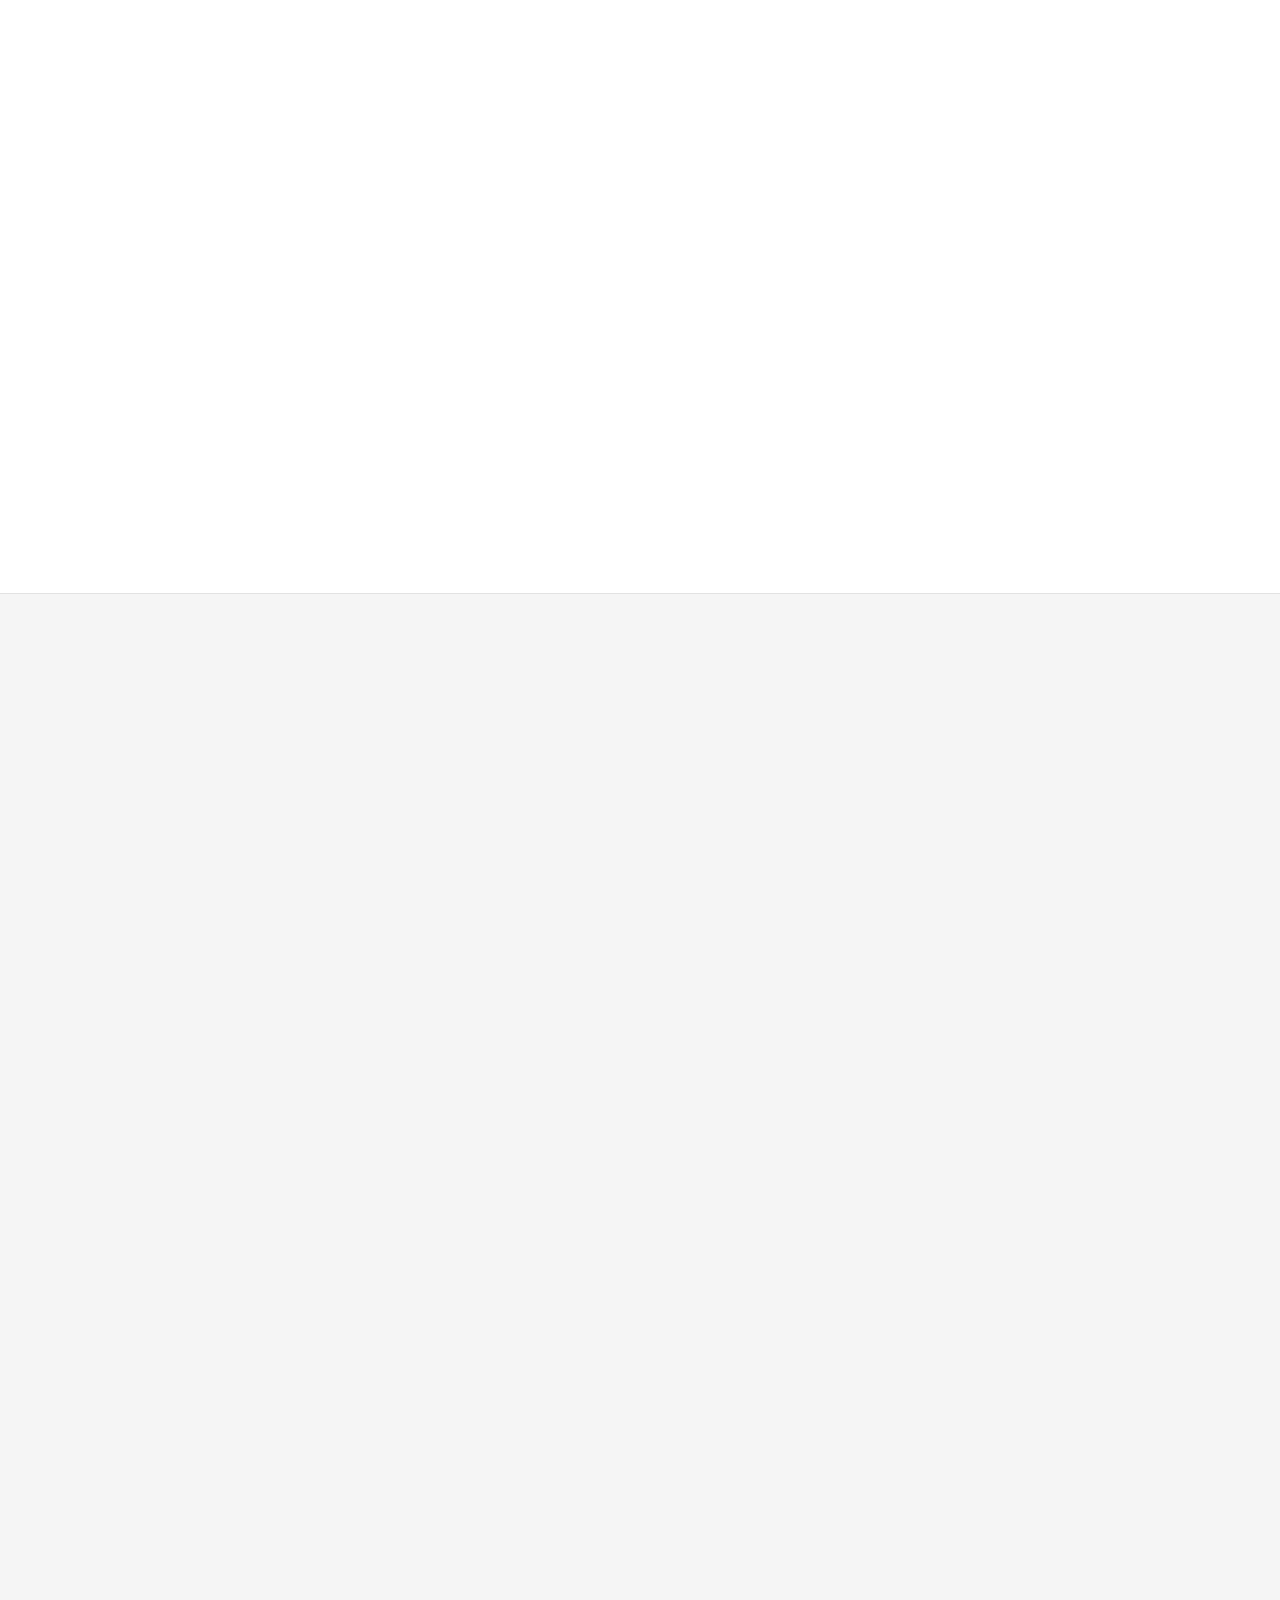
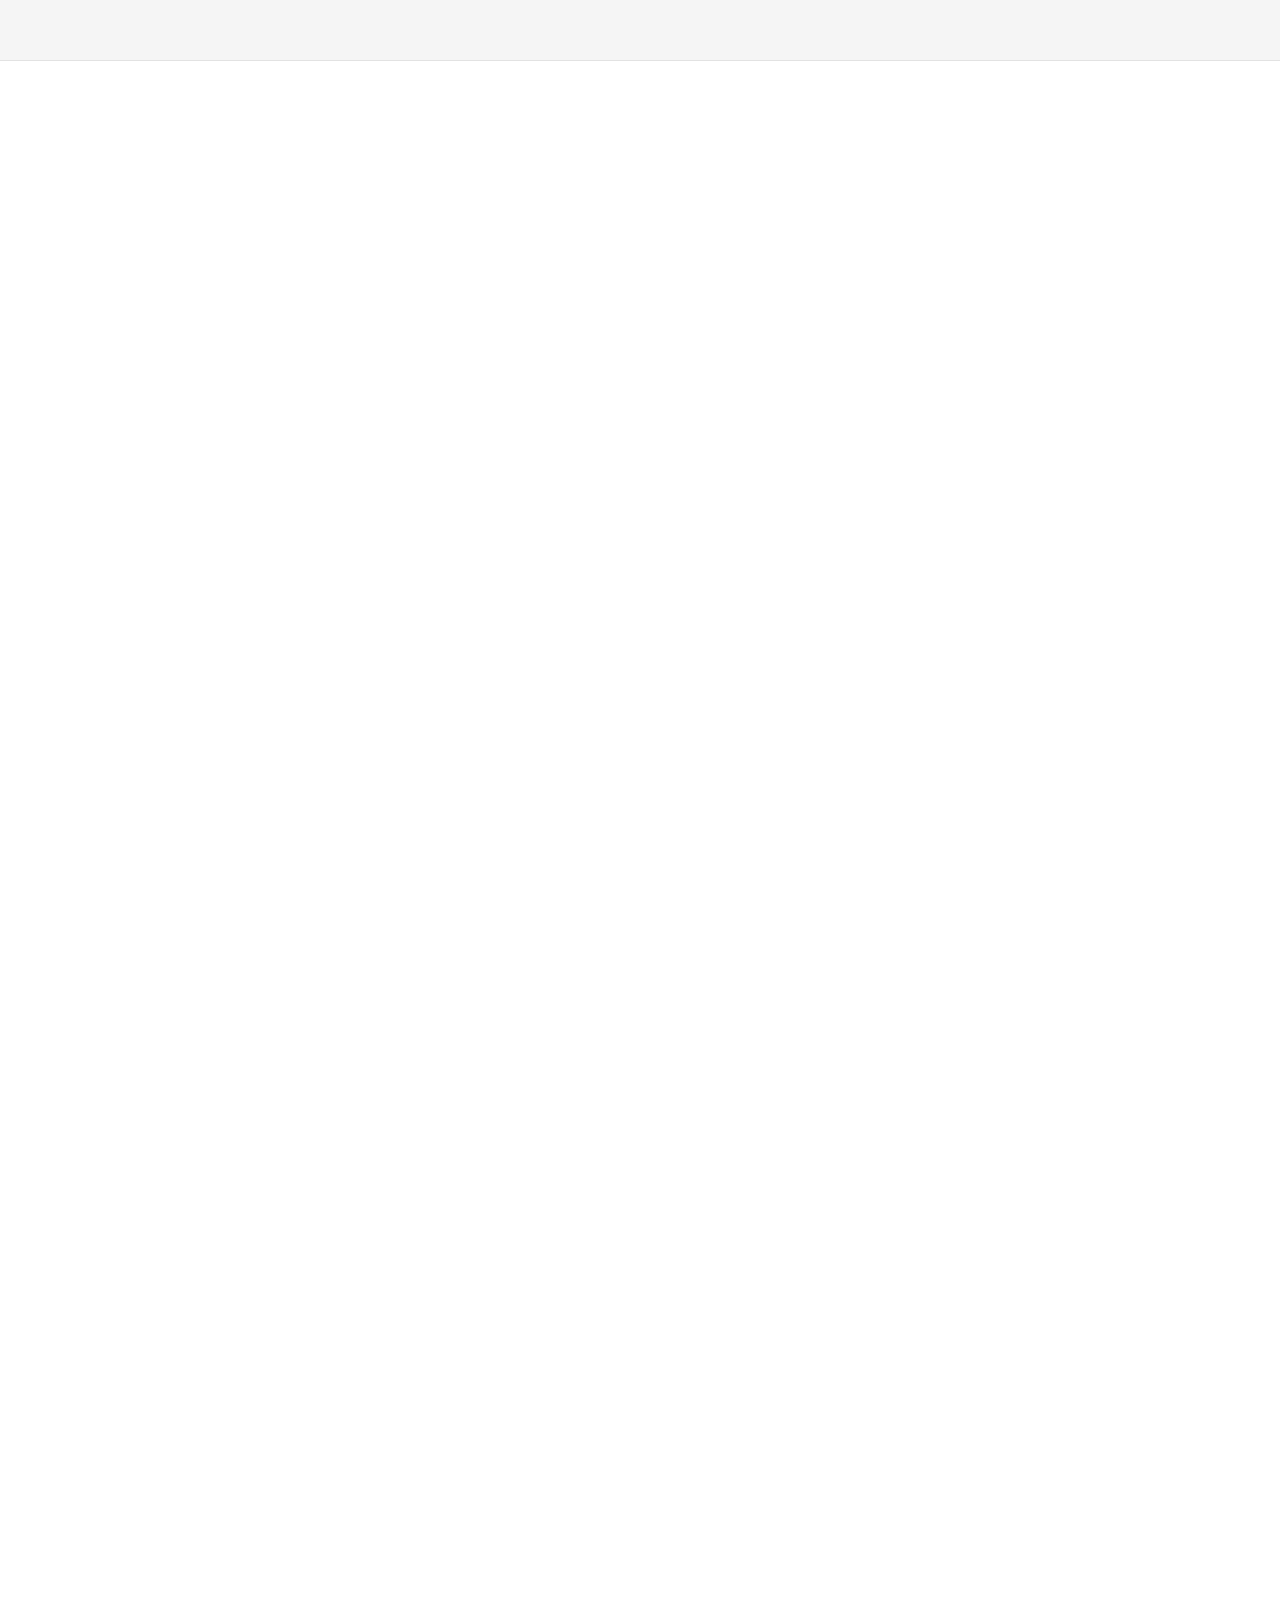
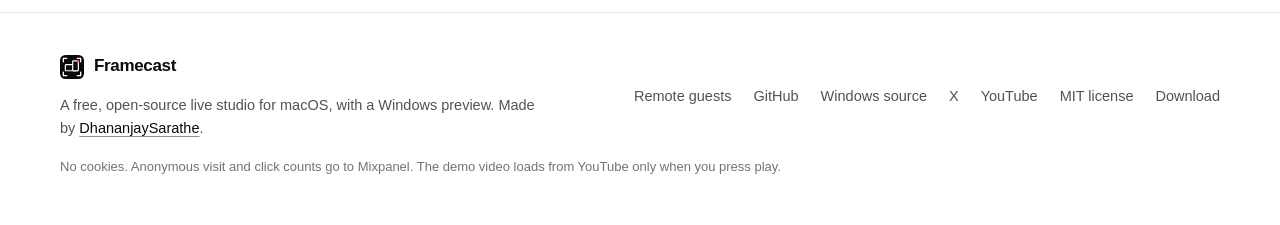
==== commit e42a33b7: "Hero: offer both Mac and Windows downloads, each scrolling to its install steps Co-Authored-By: Clau" ====
--- a/index.html
+++ b/index.html
@@ -126,22 +126,21 @@
           Its AI director follows what you say, changes the layout and brings in your graphics as you reach each topic.
           Don't like a switch? One shortcut takes it back.
         </p>
-        <!-- theme.js sets data-os="windows" on Windows PCs, which swaps the .if-mac and .if-win pieces below. -->
-        <div class="cta-row">
-          <a class="btn btn-primary btn-lg if-mac" href="https://github.com/DhananjaySarathe/framecast-studio/releases/latest/download/Framecast.dmg" data-dmg-link data-show-steps="mac" data-track="Download Click" data-track-platform="mac" data-track-where="hero">
-            <svg aria-hidden="true"><use href="#i-download"/></svg>Download for Mac
+        <!-- Both downloads, always. The visitor's own platform is the filled button and comes first
+             (theme.js sets data-os="windows" on Windows PCs). A click starts the download and scrolls to that
+             platform's first-open steps in the download section. -->
+        <div class="cta-row hero-dl-row">
+          <a class="btn btn-lg hero-dl hero-dl-mac" href="https://github.com/DhananjaySarathe/framecast-studio/releases/latest/download/Framecast.dmg" data-dmg-link data-show-steps="mac" data-track="Download Click" data-track-platform="mac" data-track-where="hero">
+            <svg aria-hidden="true"><use href="#i-download"/></svg>
+            <span class="btn-stack"><span>Download for Mac</span><small>macOS 14 or later · 72 MB</small></span>
           </a>
-          <a class="btn btn-primary btn-lg if-win" href="https://github.com/DhananjaySarathe/framecast-studio-windows/releases/download/v0.1.1/Framecast-Studio-Windows-0.1.1-x64-Setup.exe" data-win-link data-show-steps="windows" data-track="Download Click" data-track-platform="windows" data-track-where="hero">
-            <svg aria-hidden="true"><use href="#i-download"/></svg>Download for Windows
+          <a class="btn btn-lg hero-dl hero-dl-win" href="https://github.com/DhananjaySarathe/framecast-studio-windows/releases/download/v0.1.1/Framecast-Studio-Windows-0.1.1-x64-Setup.exe" data-win-link data-show-steps="windows" data-track="Download Click" data-track-platform="windows" data-track-where="hero">
+            <svg aria-hidden="true"><use href="#i-download"/></svg>
+            <span class="btn-stack"><span>Download for Windows</span><small>Windows 11 · 18 MB · Preview</small></span>
           </a>
-          <a class="btn btn-ghost btn-lg" href="https://github.com/DhananjaySarathe/framecast-studio" data-track="GitHub Click" data-track-where="hero">
-            <svg aria-hidden="true"><use href="#i-github"/></svg>Source on GitHub
-          </a>
-        </div>
-        <p class="meta if-mac">Version 1.1.0 <span aria-hidden="true">·</span> macOS 14 or later <span aria-hidden="true">·</span> Apple silicon and Intel <span aria-hidden="true">·</span> 72 MB</p>
-        <p class="meta if-win">Windows preview 0.1.1 <span aria-hidden="true">·</span> Windows 11 <span aria-hidden="true">·</span> Intel and AMD, 64-bit <span aria-hidden="true">·</span> 18 MB</p>
-        <p class="meta-alt if-mac">On a Windows PC? <a href="#download" data-pick-os="windows" data-track="Platform Switch" data-track-to="windows" data-track-where="hero">Get the Windows preview</a></p>
-        <p class="meta-alt if-win">The Windows preview covers capture, recording and streaming. The AI director is Mac-only for now. <a href="#download" data-pick-os="mac" data-track="Platform Switch" data-track-to="mac" data-track-where="hero">Get it for Mac</a></p>
+        </div>
+        <p class="meta">Mac 1.1.0 <span aria-hidden="true">·</span> Windows preview 0.1.1 <span aria-hidden="true">·</span> <a href="#download" data-track="Nav Click" data-track-where="hero">Install steps and terminal commands</a> <span aria-hidden="true">·</span> <a href="https://github.com/DhananjaySarathe/framecast-studio" data-track="GitHub Click" data-track-where="hero">Source on GitHub</a></p>
+        <p class="meta-alt">The Windows preview covers capture, recording and streaming. The AI director is Mac-only for now.</p>
 
         <!-- Animated illustration: one presenter, two canvases, the AI director switching looks. -->
         <div class="studio" data-stage>
--- a/assets/css/site.css
+++ b/assets/css/site.css
@@ -730,8 +730,22 @@
 /* Mac or Windows: theme.js sets data-os="windows" on Windows PCs */
 html:not([data-os="windows"]) .if-win,
 html[data-os="windows"] .if-mac { display: none !important; }
-.meta-alt { margin: 8px 0 0; color: var(--faint); font-size: 13.5px; }
-.meta-alt a { color: var(--text); font-weight: 550; text-underline-offset: 3px; }
+.meta-alt { margin: 6px 0 0; color: var(--faint); font-size: 13.5px; }
+.meta a { color: var(--muted); text-underline-offset: 3px; }
+.meta a:hover { color: var(--text); }
+
+/* Hero: both downloads. The visitor's platform is filled and first; the other is outlined. */
+.hero-dl { min-width: 248px; padding: 12px 26px 12px 22px; background: transparent; color: var(--text); border-color: var(--border-strong); }
+.hero-dl:hover { border-color: var(--text); }
+html:not([data-os="windows"]) .hero-dl-mac,
+html[data-os="windows"] .hero-dl-win { background: var(--btn); color: var(--btn-text); border-color: transparent; }
+html:not([data-os="windows"]) .hero-dl-mac:hover,
+html[data-os="windows"] .hero-dl-win:hover { background: var(--btn-hover); }
+html[data-os="windows"] .hero-dl-win { order: -1; }
+@media (max-width: 560px) {
+  .hero-dl-row { flex-direction: column; align-items: stretch; max-width: 340px; margin-inline: auto; }
+  .hero-dl { justify-content: flex-start; }
+}
 
 .platform-tabs { margin-bottom: 28px; }
 .platform-tabs [role="tab"] { display: inline-flex; align-items: center; gap: 8px; padding: 10px 20px; font-size: 15px; font-weight: 550; }
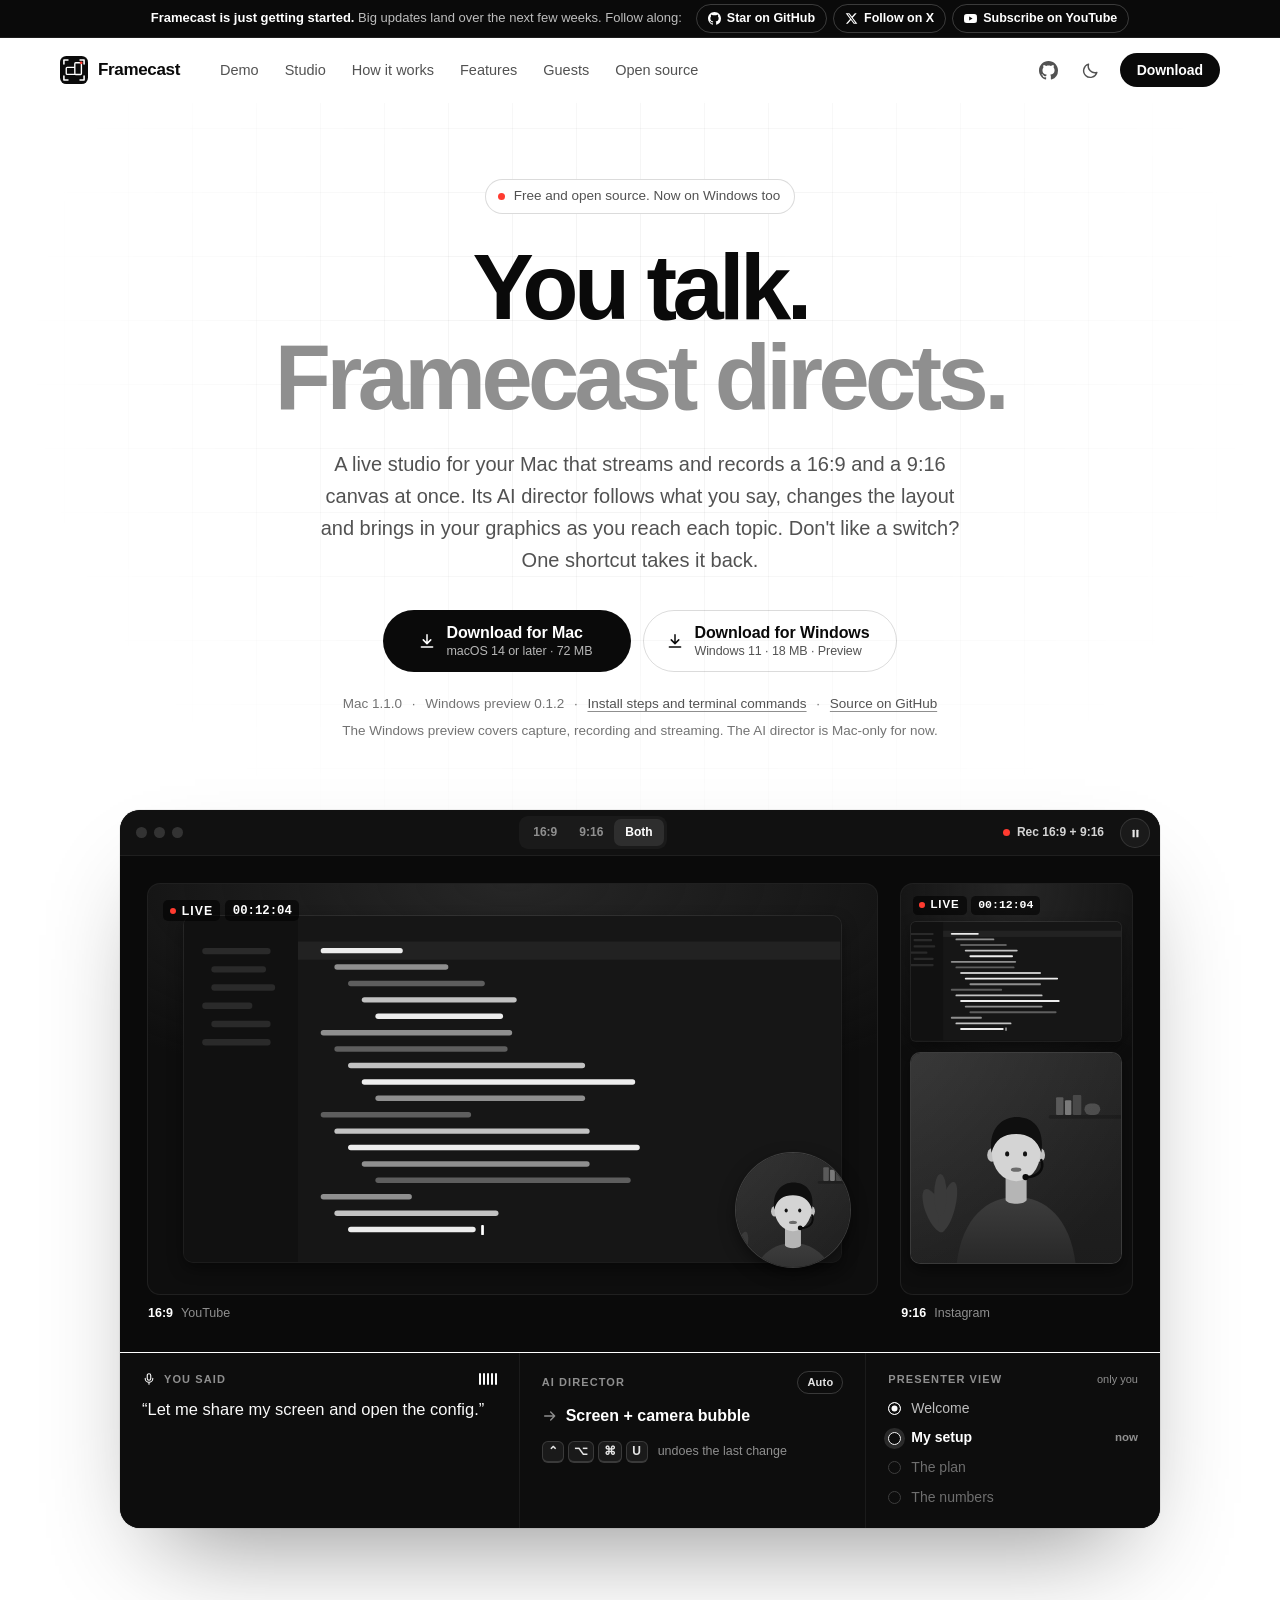
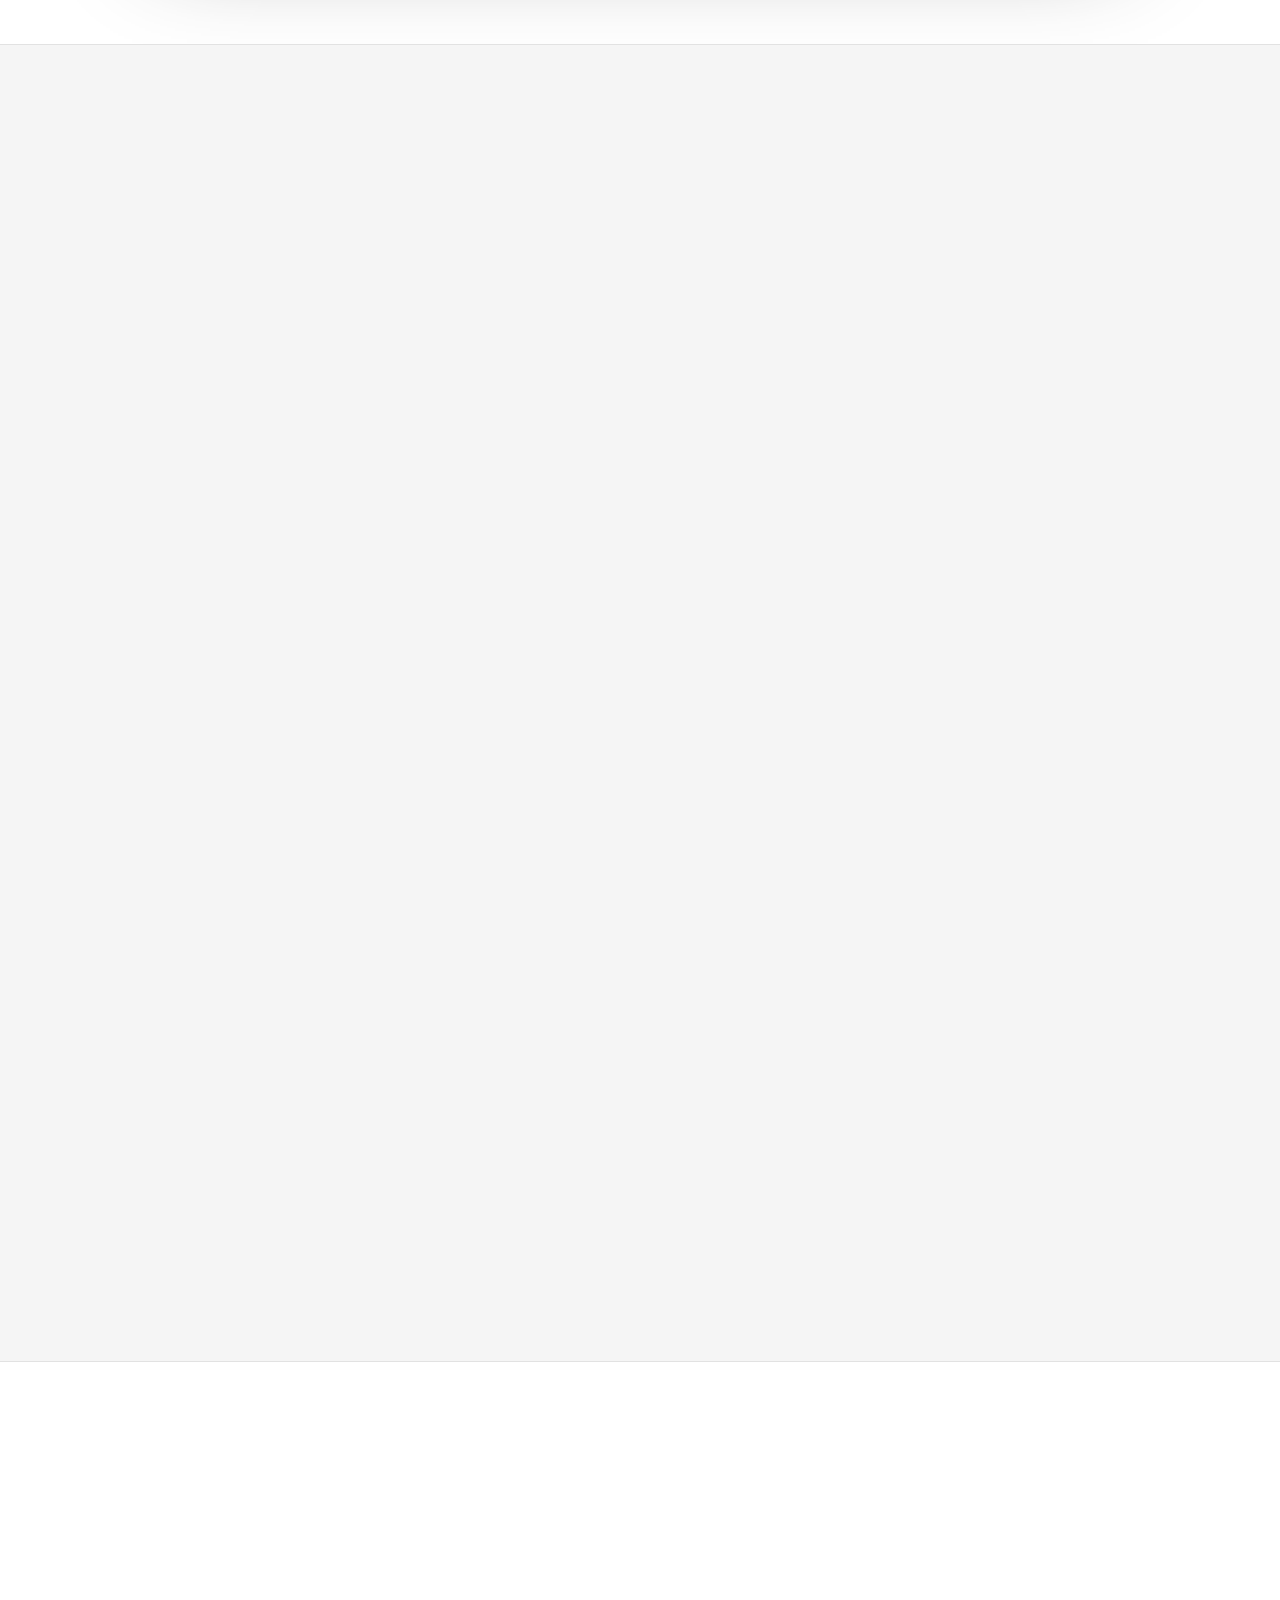
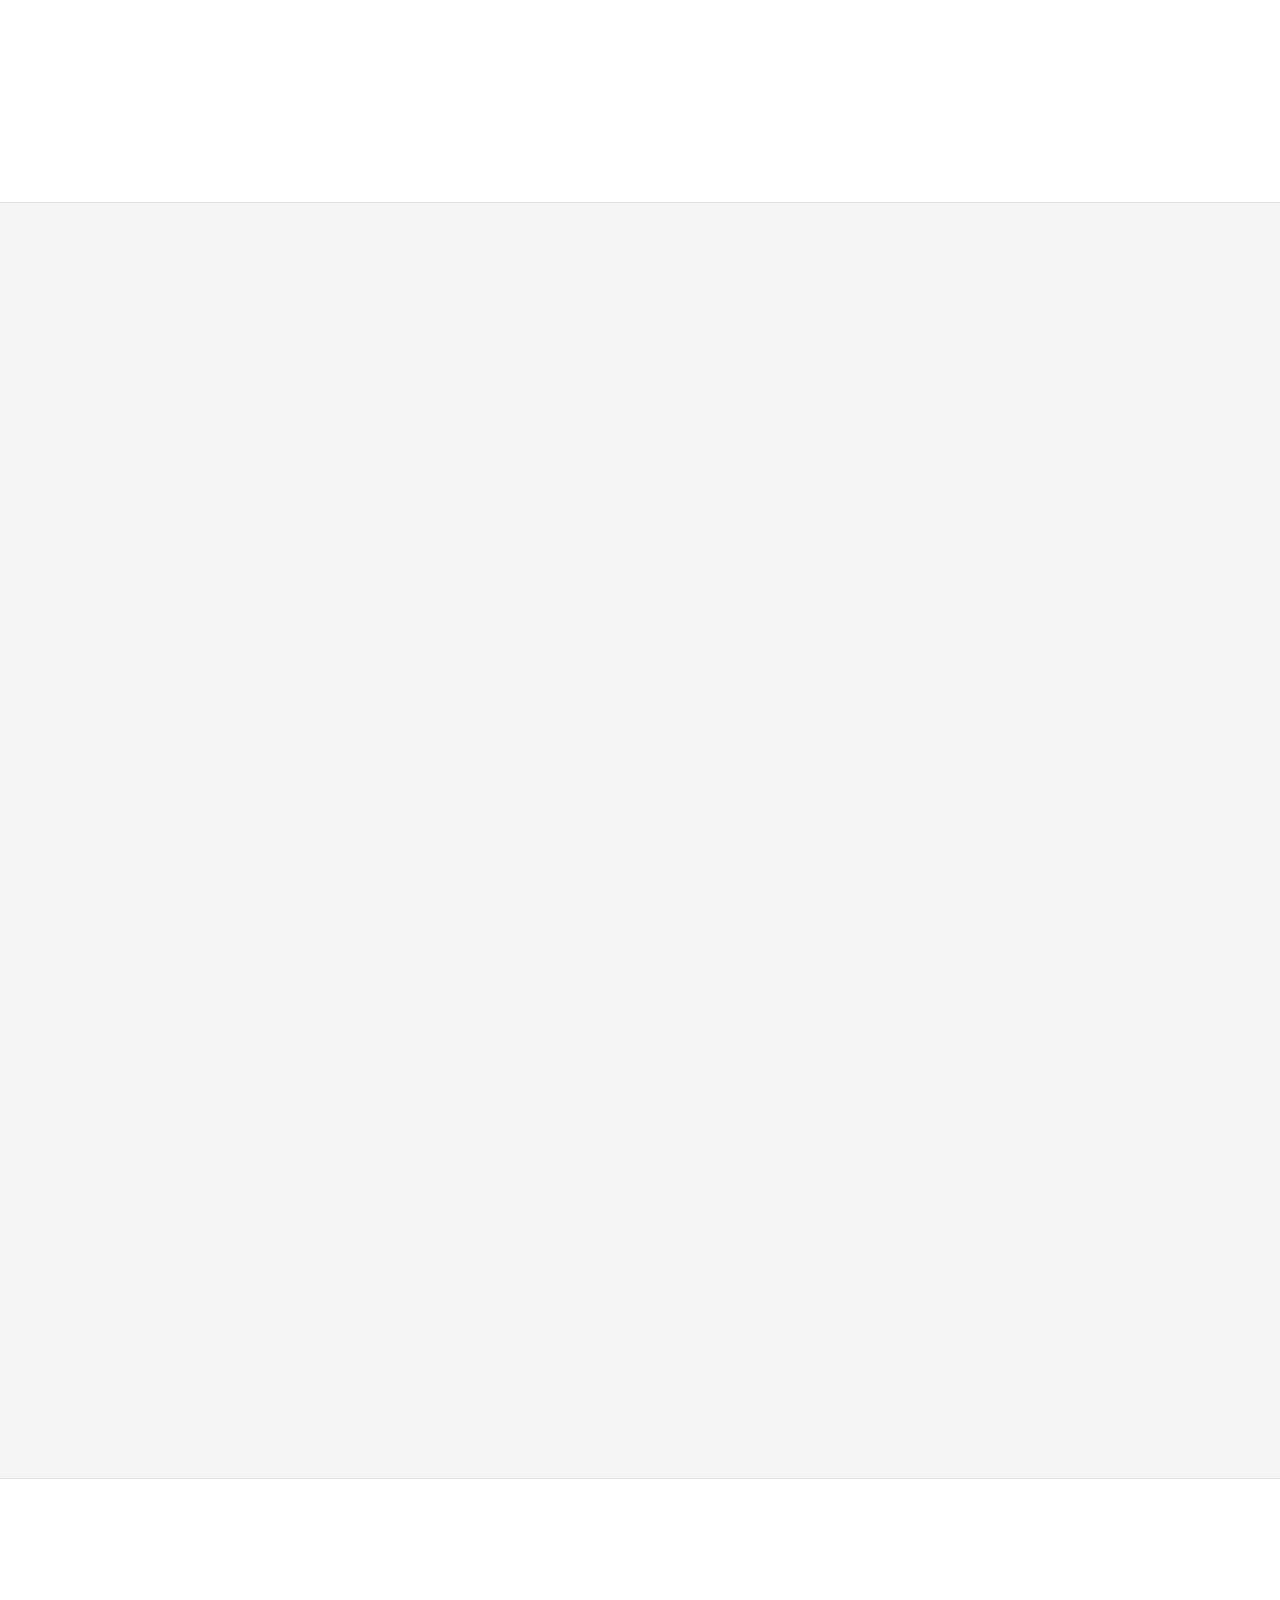
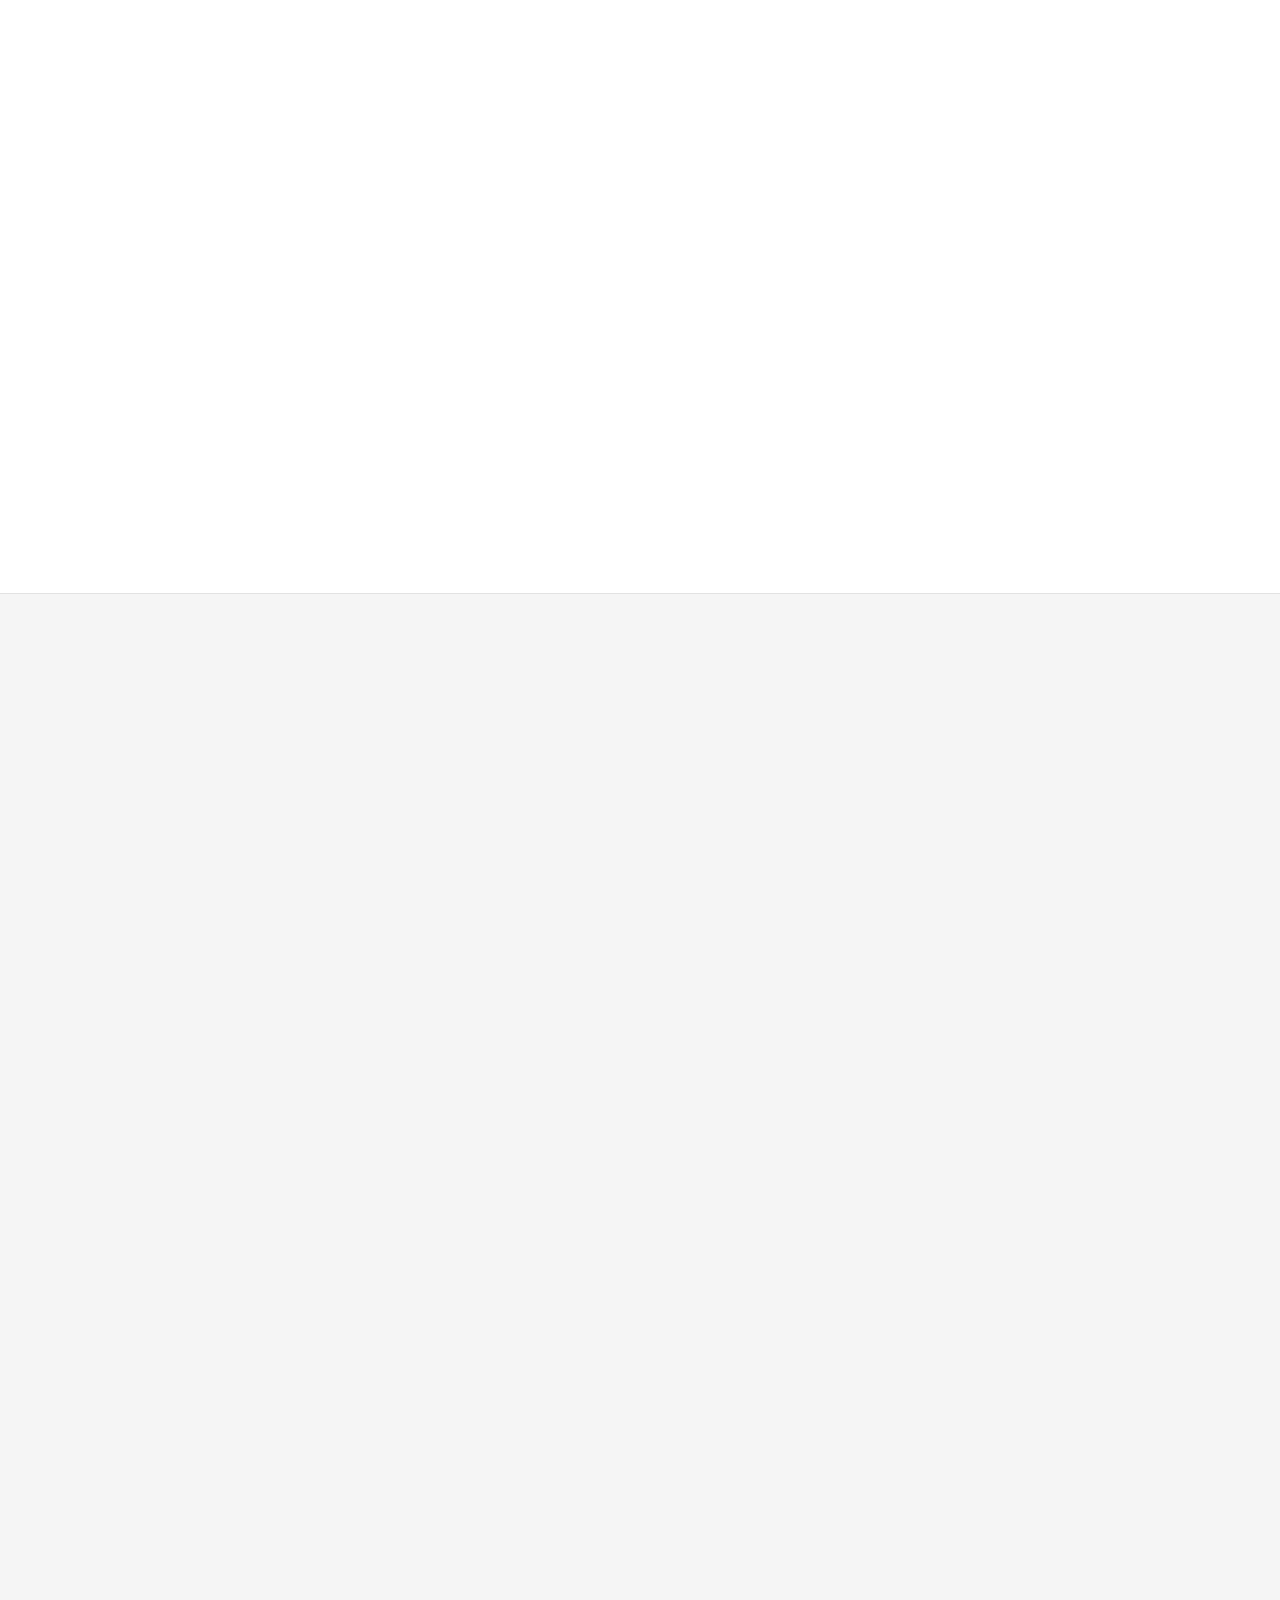
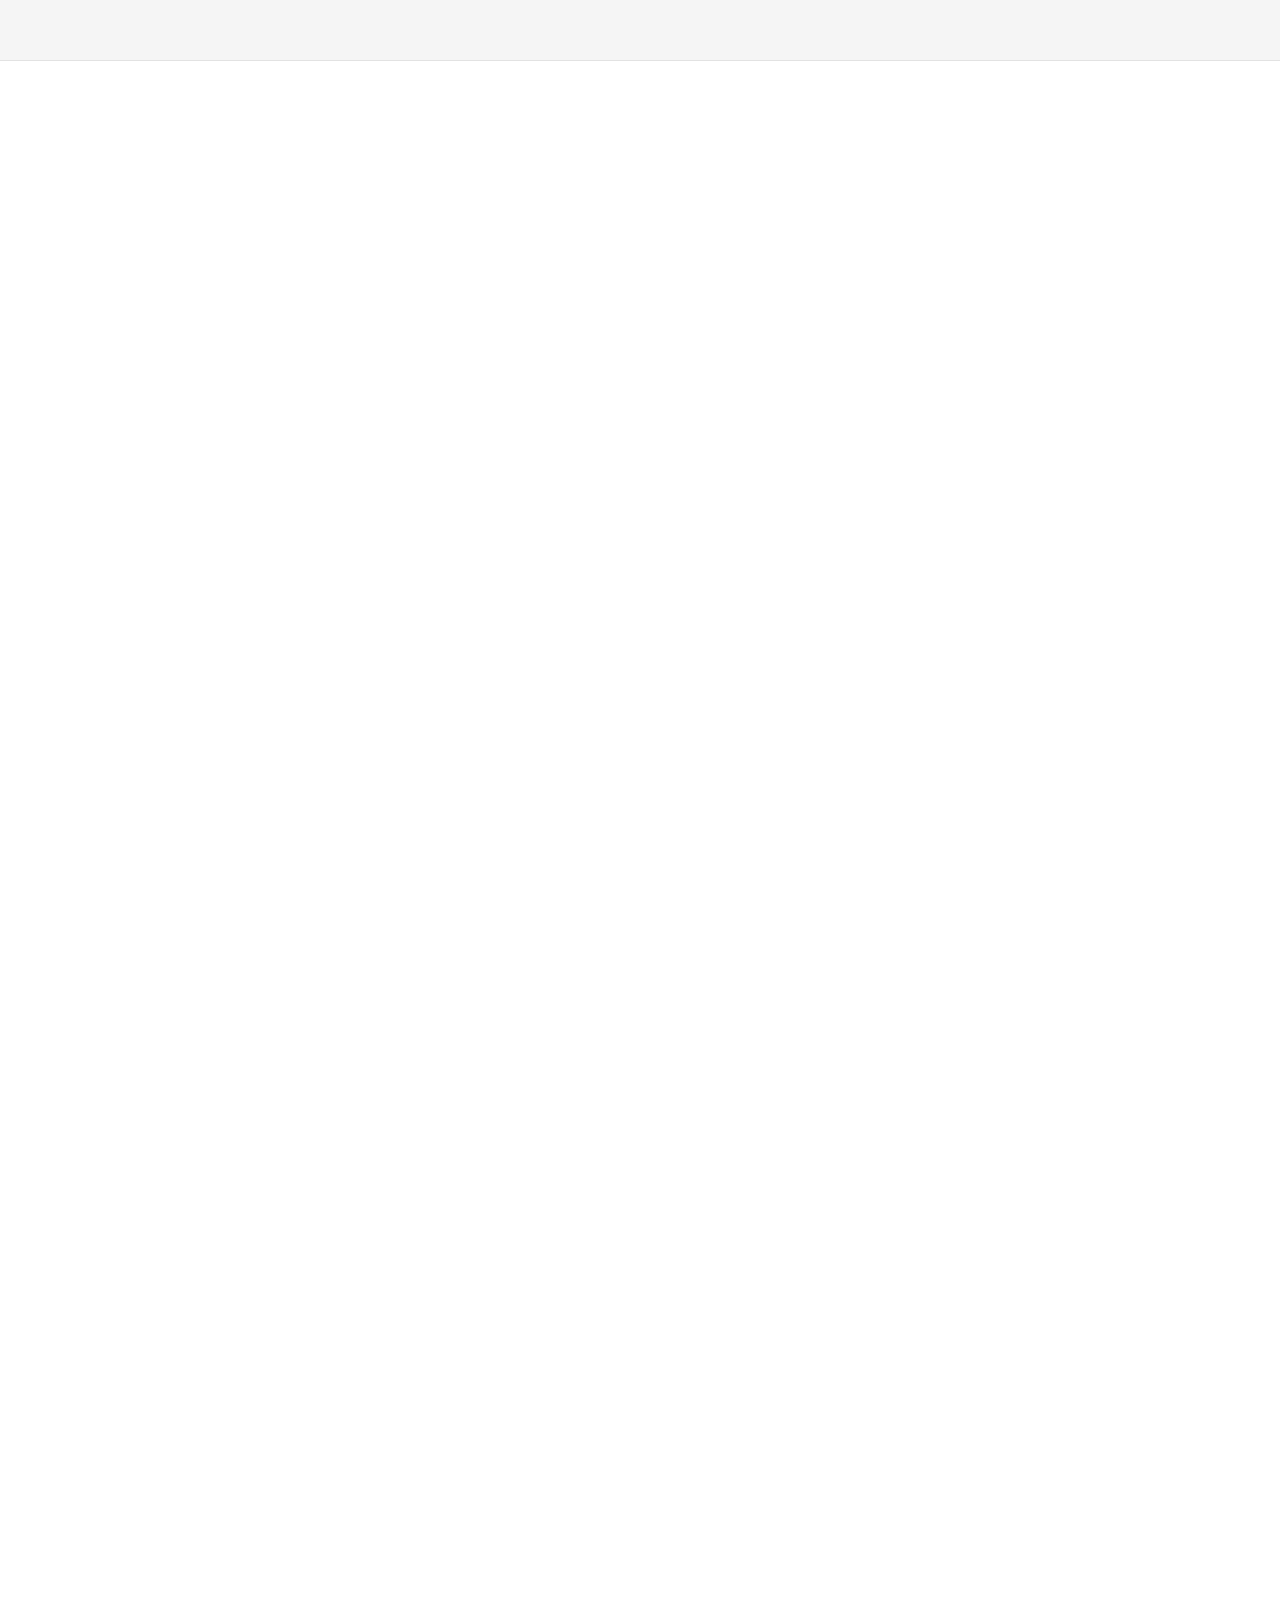
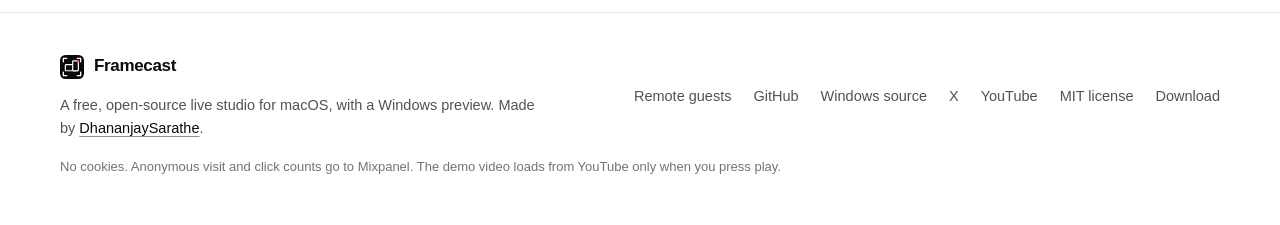
==== commit a5b46ab1: "Windows downloads: Framecast Studio Windows 0.1.2 preview Co-Authored-By: Claude Opus 5.5 <noreply@a" ====
--- a/index.html
+++ b/index.html
@@ -134,12 +134,12 @@
             <svg aria-hidden="true"><use href="#i-download"/></svg>
             <span class="btn-stack"><span>Download for Mac</span><small>macOS 14 or later · 72 MB</small></span>
           </a>
-          <a class="btn btn-lg hero-dl hero-dl-win" href="https://github.com/DhananjaySarathe/framecast-studio-windows/releases/download/v0.1.1/Framecast-Studio-Windows-0.1.1-x64-Setup.exe" data-win-link data-show-steps="windows" data-track="Download Click" data-track-platform="windows" data-track-where="hero">
+          <a class="btn btn-lg hero-dl hero-dl-win" href="https://github.com/DhananjaySarathe/framecast-studio-windows/releases/download/v0.1.2/Framecast-Studio-Windows-0.1.2-x64-Setup.exe" data-win-link data-show-steps="windows" data-track="Download Click" data-track-platform="windows" data-track-where="hero">
             <svg aria-hidden="true"><use href="#i-download"/></svg>
             <span class="btn-stack"><span>Download for Windows</span><small>Windows 11 · 18 MB · Preview</small></span>
           </a>
         </div>
-        <p class="meta">Mac 1.1.0 <span aria-hidden="true">·</span> Windows preview 0.1.1 <span aria-hidden="true">·</span> <a href="#download" data-track="Nav Click" data-track-where="hero">Install steps and terminal commands</a> <span aria-hidden="true">·</span> <a href="https://github.com/DhananjaySarathe/framecast-studio" data-track="GitHub Click" data-track-where="hero">Source on GitHub</a></p>
+        <p class="meta">Mac 1.1.0 <span aria-hidden="true">·</span> Windows preview 0.1.2 <span aria-hidden="true">·</span> <a href="#download" data-track="Nav Click" data-track-where="hero">Install steps and terminal commands</a> <span aria-hidden="true">·</span> <a href="https://github.com/DhananjaySarathe/framecast-studio" data-track="GitHub Click" data-track-where="hero">Source on GitHub</a></p>
         <p class="meta-alt">The Windows preview covers capture, recording and streaming. The AI director is Mac-only for now.</p>
 
         <!-- Animated illustration: one presenter, two canvases, the AI director switching looks. -->
@@ -804,13 +804,13 @@
             <div class="dl">
               <div class="dl-main">
                 <img class="dl-icon" src="assets/img/icon-256.png" width="112" height="112" alt="Framecast app icon">
-                <p class="dl-name">Framecast Studio <span>0.1.1 preview</span></p>
-                <a class="btn btn-primary btn-xl" href="https://github.com/DhananjaySarathe/framecast-studio-windows/releases/download/v0.1.1/Framecast-Studio-Windows-0.1.1-x64-Setup.exe" data-win-link data-track="Download Click" data-track-platform="windows" data-track-where="download section">
+                <p class="dl-name">Framecast Studio <span>0.1.2 preview</span></p>
+                <a class="btn btn-primary btn-xl" href="https://github.com/DhananjaySarathe/framecast-studio-windows/releases/download/v0.1.2/Framecast-Studio-Windows-0.1.2-x64-Setup.exe" data-win-link data-track="Download Click" data-track-platform="windows" data-track-where="download section">
                   <svg aria-hidden="true"><use href="#i-download"/></svg>
                   <span class="btn-stack"><span>Download for Windows</span><small>Setup.exe · 18 MB</small></span>
                 </a>
                 <p class="dl-alt">
-                  <a href="https://github.com/DhananjaySarathe/framecast-studio-windows/releases/download/v0.1.1/Framecast-Studio-Windows-0.1.1-x64-Portable.zip" data-track="Download Click" data-track-platform="windows" data-track-where="portable zip">Portable ZIP, 22 MB</a>
+                  <a href="https://github.com/DhananjaySarathe/framecast-studio-windows/releases/download/v0.1.2/Framecast-Studio-Windows-0.1.2-x64-Portable.zip" data-track="Download Click" data-track-platform="windows" data-track-where="portable zip">Portable ZIP, 22 MB</a>
                   <span aria-hidden="true">·</span>
                   <a href="https://github.com/DhananjaySarathe/framecast-studio-windows/releases" data-track="Release Notes Click" data-track-platform="windows">All versions and release notes</a>
                 </p>
@@ -823,12 +823,12 @@
                 <div class="hash">
                   <div class="hash-head">
                     <span>SHA-256 · Setup.exe</span>
-                    <button class="copy" type="button" data-track="Copy" data-track-what="SHA-256" data-track-platform="windows" data-copy="cb66db867577d931b36577884986c61c1b25b61b1466e41e9ba6fc61e512de70">
+                    <button class="copy" type="button" data-track="Copy" data-track-what="SHA-256" data-track-platform="windows" data-copy="ae145b783495623cf3e88640b1dea327ff8efd12231e05d3086bea09d7b03415">
                       <svg aria-hidden="true"><use href="#i-copy"/></svg><span data-copy-label>Copy</span>
                     </button>
                   </div>
-                  <code class="hash-value">cb66db867577d931b36577884986c61c1b25b61b1466e41e9ba6fc61e512de70</code>
-                  <p>To check your copy, run <code>Get-FileHash .\Framecast-Studio-Windows-0.1.1-x64-Setup.exe</code> in PowerShell and compare.</p>
+                  <code class="hash-value">ae145b783495623cf3e88640b1dea327ff8efd12231e05d3086bea09d7b03415</code>
+                  <p>To check your copy, run <code>Get-FileHash .\Framecast-Studio-Windows-0.1.2-x64-Setup.exe</code> in PowerShell and compare.</p>
                 </div>
               </div>
 
@@ -836,7 +836,7 @@
                 <h3>Opening it the first time</h3>
                 <p class="dl-why">The preview isn't code-signed yet, so Windows may warn you once. It installs for your user account only. You don't need admin rights.</p>
                 <ol class="install">
-                  <li><span class="n">1</span><div><b>Run the installer.</b> Open <code>Framecast-Studio-Windows-0.1.1-x64-Setup.exe</code> from your Downloads folder. If your browser asks, choose <b>Keep</b>.</div></li>
+                  <li><span class="n">1</span><div><b>Run the installer.</b> Open <code>Framecast-Studio-Windows-0.1.2-x64-Setup.exe</code> from your Downloads folder. If your browser asks, choose <b>Keep</b>.</div></li>
                   <li><span class="n">2</span><div><b>Allow it once.</b> If you see “Windows protected your PC”, click <b>More info</b>, then <b>Run anyway</b>. Then finish the setup.</div></li>
                   <li><span class="n">3</span><div><b>Open Framecast Studio from Start.</b> Choose <b>Add</b>, pick a screen or window, a webcam and a mic, then click <b>Start preview</b>. Nothing records until you start it.</div></li>
                   <li><span class="n">4</span><div><b>Record or go live.</b> <b>Record</b> saves the 16:9 and 9:16 canvases. To stream, add an RTMP or RTMPS server under <b>Destinations</b>, then click <b>Start broadcast</b>.</div></li>
@@ -859,14 +859,14 @@
               <div class="terminal-bar">
                 <span class="lights" aria-hidden="true"><i></i><i></i><i></i></span>
                 <span class="terminal-title">Or install from PowerShell</span>
-                <button class="copy" type="button" data-track="Copy" data-track-what="install commands" data-track-platform="windows" data-copy="cd $HOME\Downloads&#10;curl.exe -LO https://github.com/DhananjaySarathe/framecast-studio-windows/releases/download/v0.1.1/Framecast-Studio-Windows-0.1.1-x64-Setup.exe&#10;Get-FileHash .\Framecast-Studio-Windows-0.1.1-x64-Setup.exe&#10;.\Framecast-Studio-Windows-0.1.1-x64-Setup.exe">
+                <button class="copy" type="button" data-track="Copy" data-track-what="install commands" data-track-platform="windows" data-copy="cd $HOME\Downloads&#10;curl.exe -LO https://github.com/DhananjaySarathe/framecast-studio-windows/releases/download/v0.1.2/Framecast-Studio-Windows-0.1.2-x64-Setup.exe&#10;Get-FileHash .\Framecast-Studio-Windows-0.1.2-x64-Setup.exe&#10;.\Framecast-Studio-Windows-0.1.2-x64-Setup.exe">
                   <svg aria-hidden="true"><use href="#i-copy"/></svg><span data-copy-label>Copy</span>
                 </button>
               </div>
 <pre><code><span class="p" aria-hidden="true">PS&gt; </span>cd $HOME\Downloads
-<span class="p" aria-hidden="true">PS&gt; </span>curl.exe -LO https://github.com/DhananjaySarathe/framecast-studio-windows/releases/download/v0.1.1/Framecast-Studio-Windows-0.1.1-x64-Setup.exe
-<span class="p" aria-hidden="true">PS&gt; </span>Get-FileHash .\Framecast-Studio-Windows-0.1.1-x64-Setup.exe
-<span class="p" aria-hidden="true">PS&gt; </span>.\Framecast-Studio-Windows-0.1.1-x64-Setup.exe</code></pre>
+<span class="p" aria-hidden="true">PS&gt; </span>curl.exe -LO https://github.com/DhananjaySarathe/framecast-studio-windows/releases/download/v0.1.2/Framecast-Studio-Windows-0.1.2-x64-Setup.exe
+<span class="p" aria-hidden="true">PS&gt; </span>Get-FileHash .\Framecast-Studio-Windows-0.1.2-x64-Setup.exe
+<span class="p" aria-hidden="true">PS&gt; </span>.\Framecast-Studio-Windows-0.1.2-x64-Setup.exe</code></pre>
               <p class="terminal-note">Type <code>curl.exe</code>, not <code>curl</code>: in Windows PowerShell, <code>curl</code> runs a different command. Windows 11 includes curl. The hash should match the SHA-256 above.</p>
             </div>
           </div>
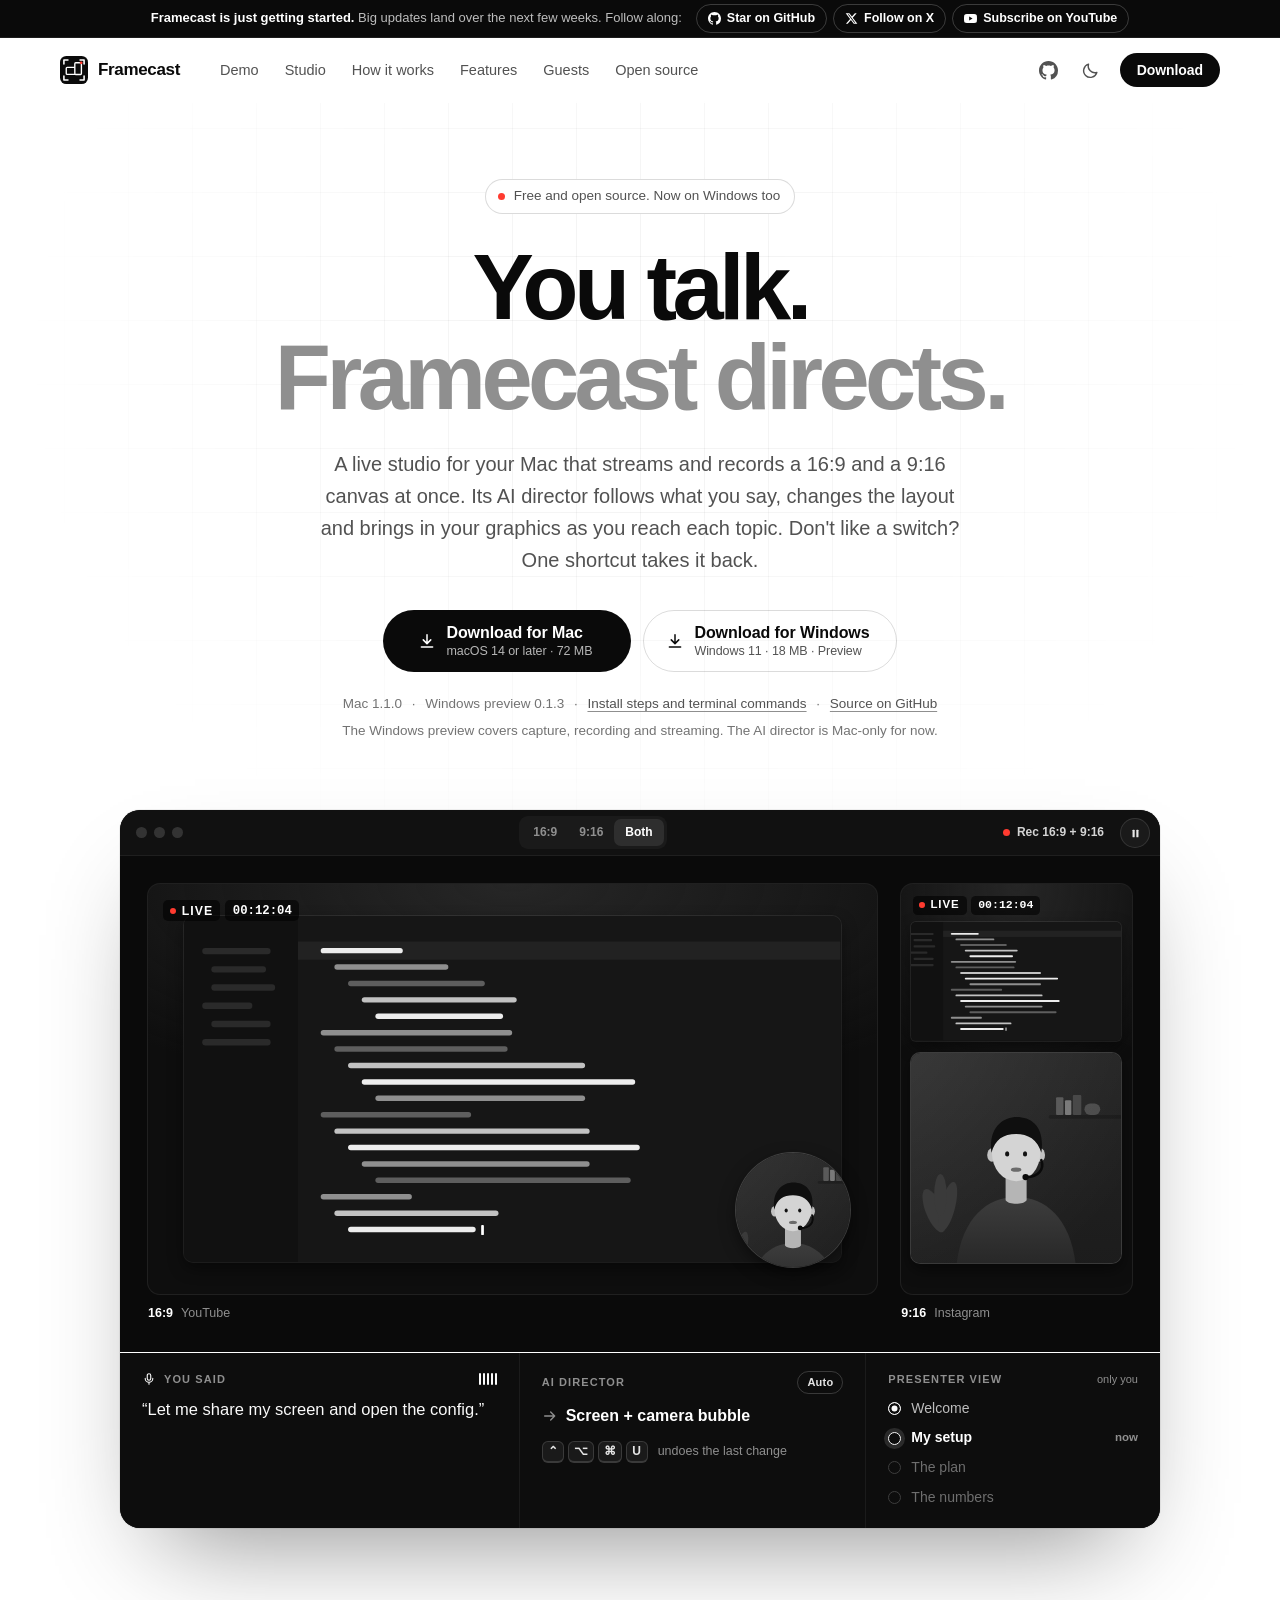
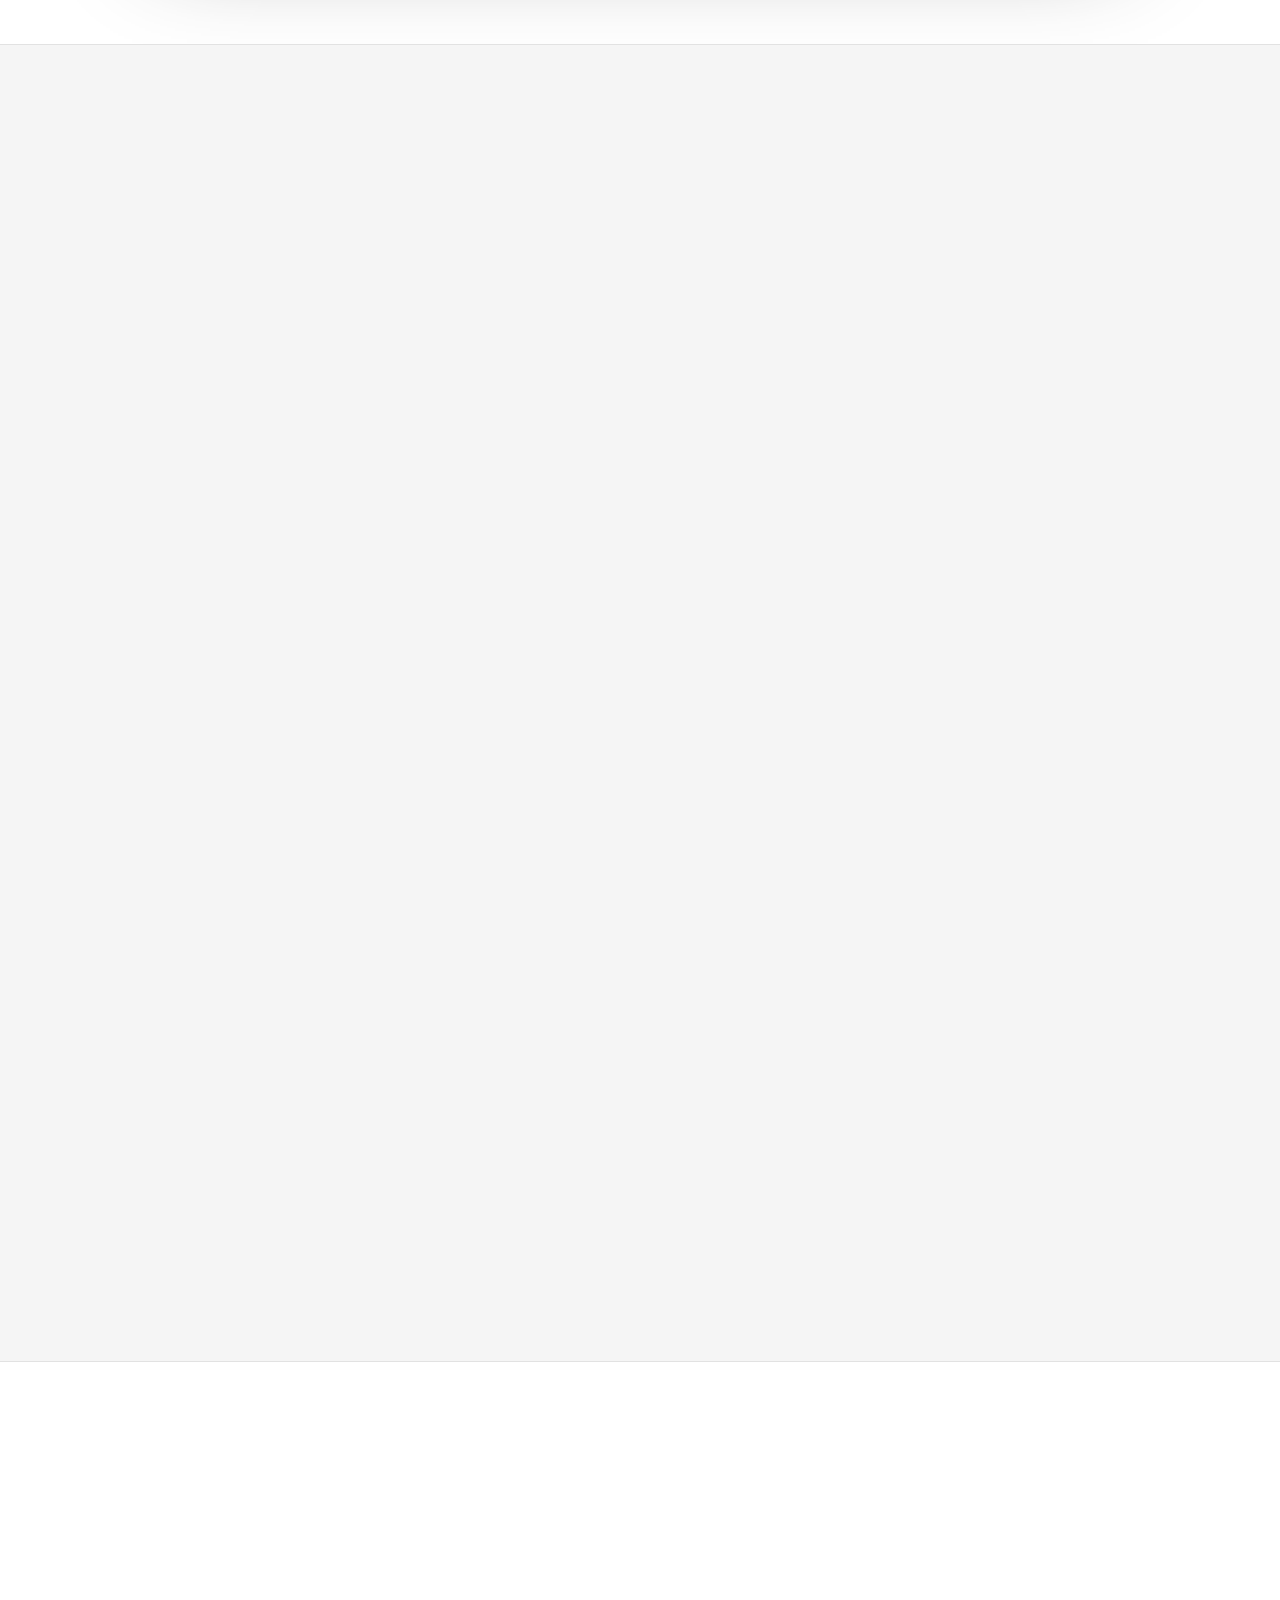
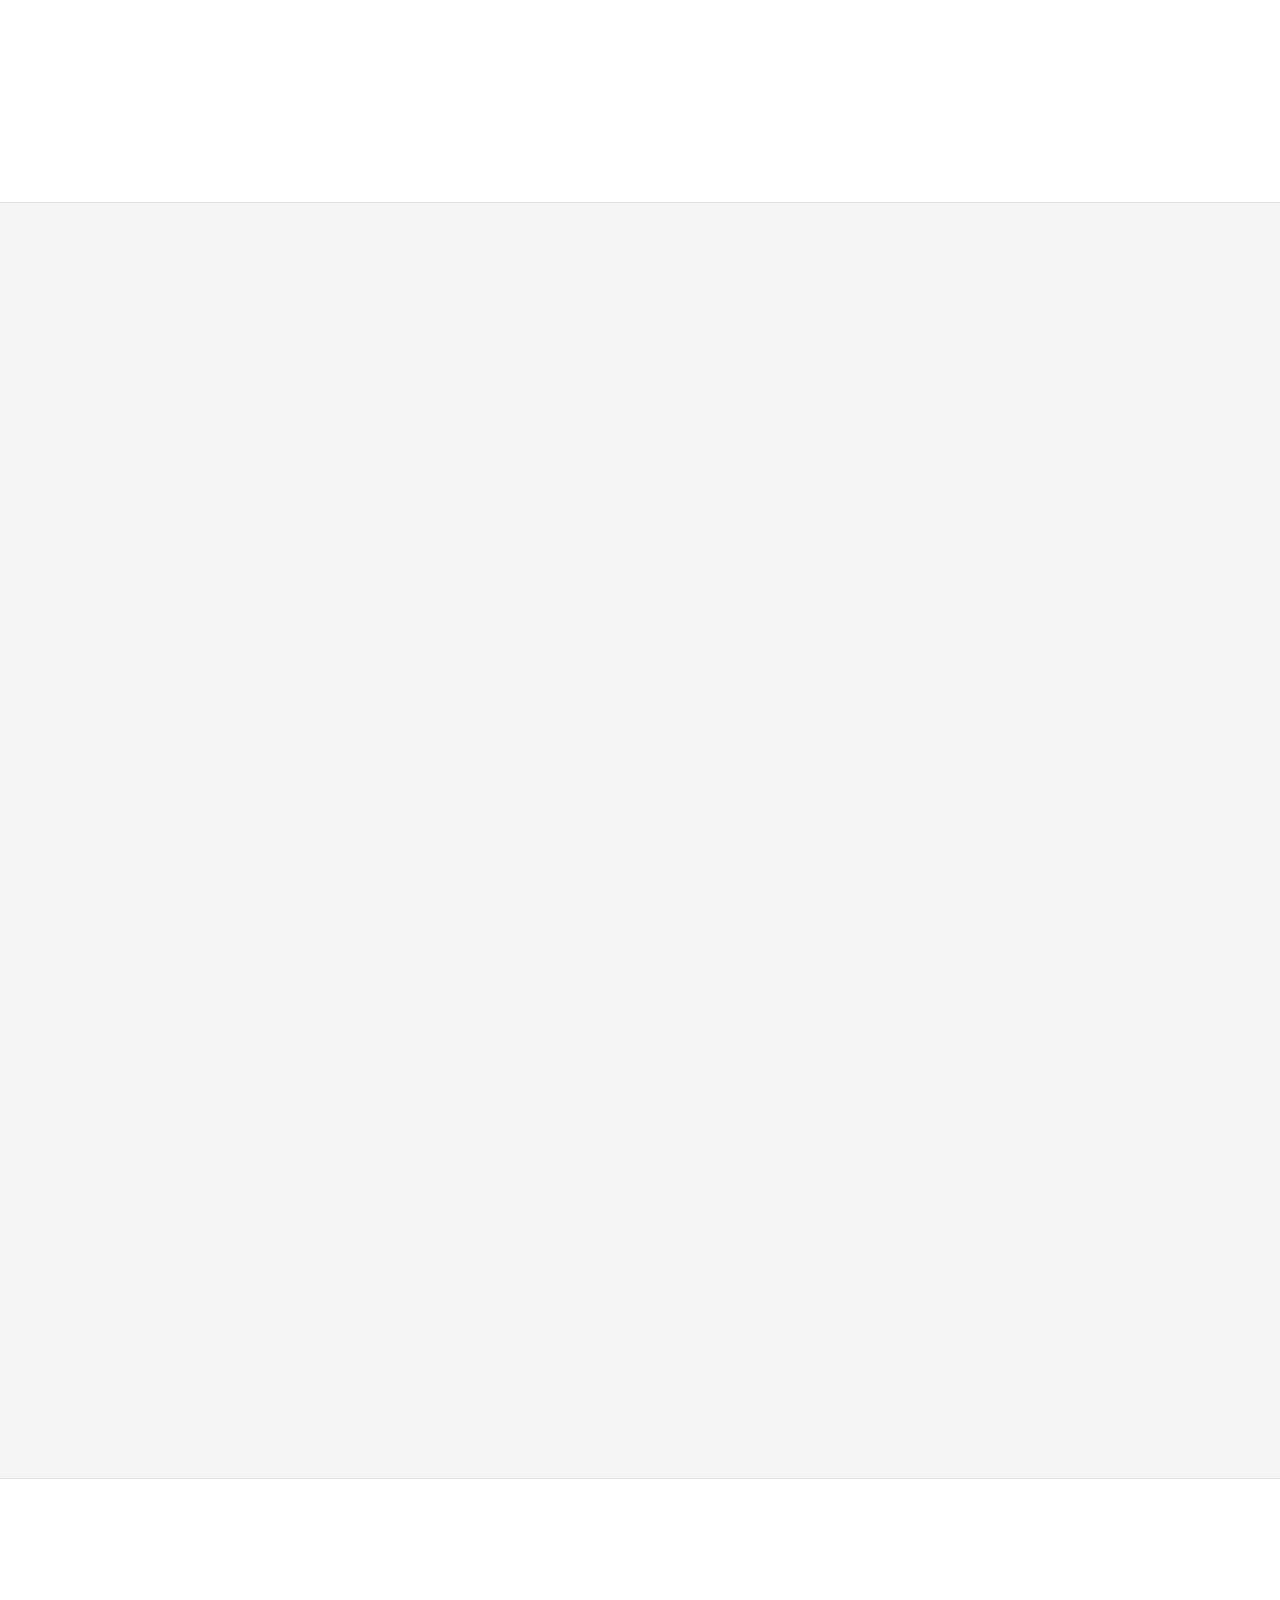
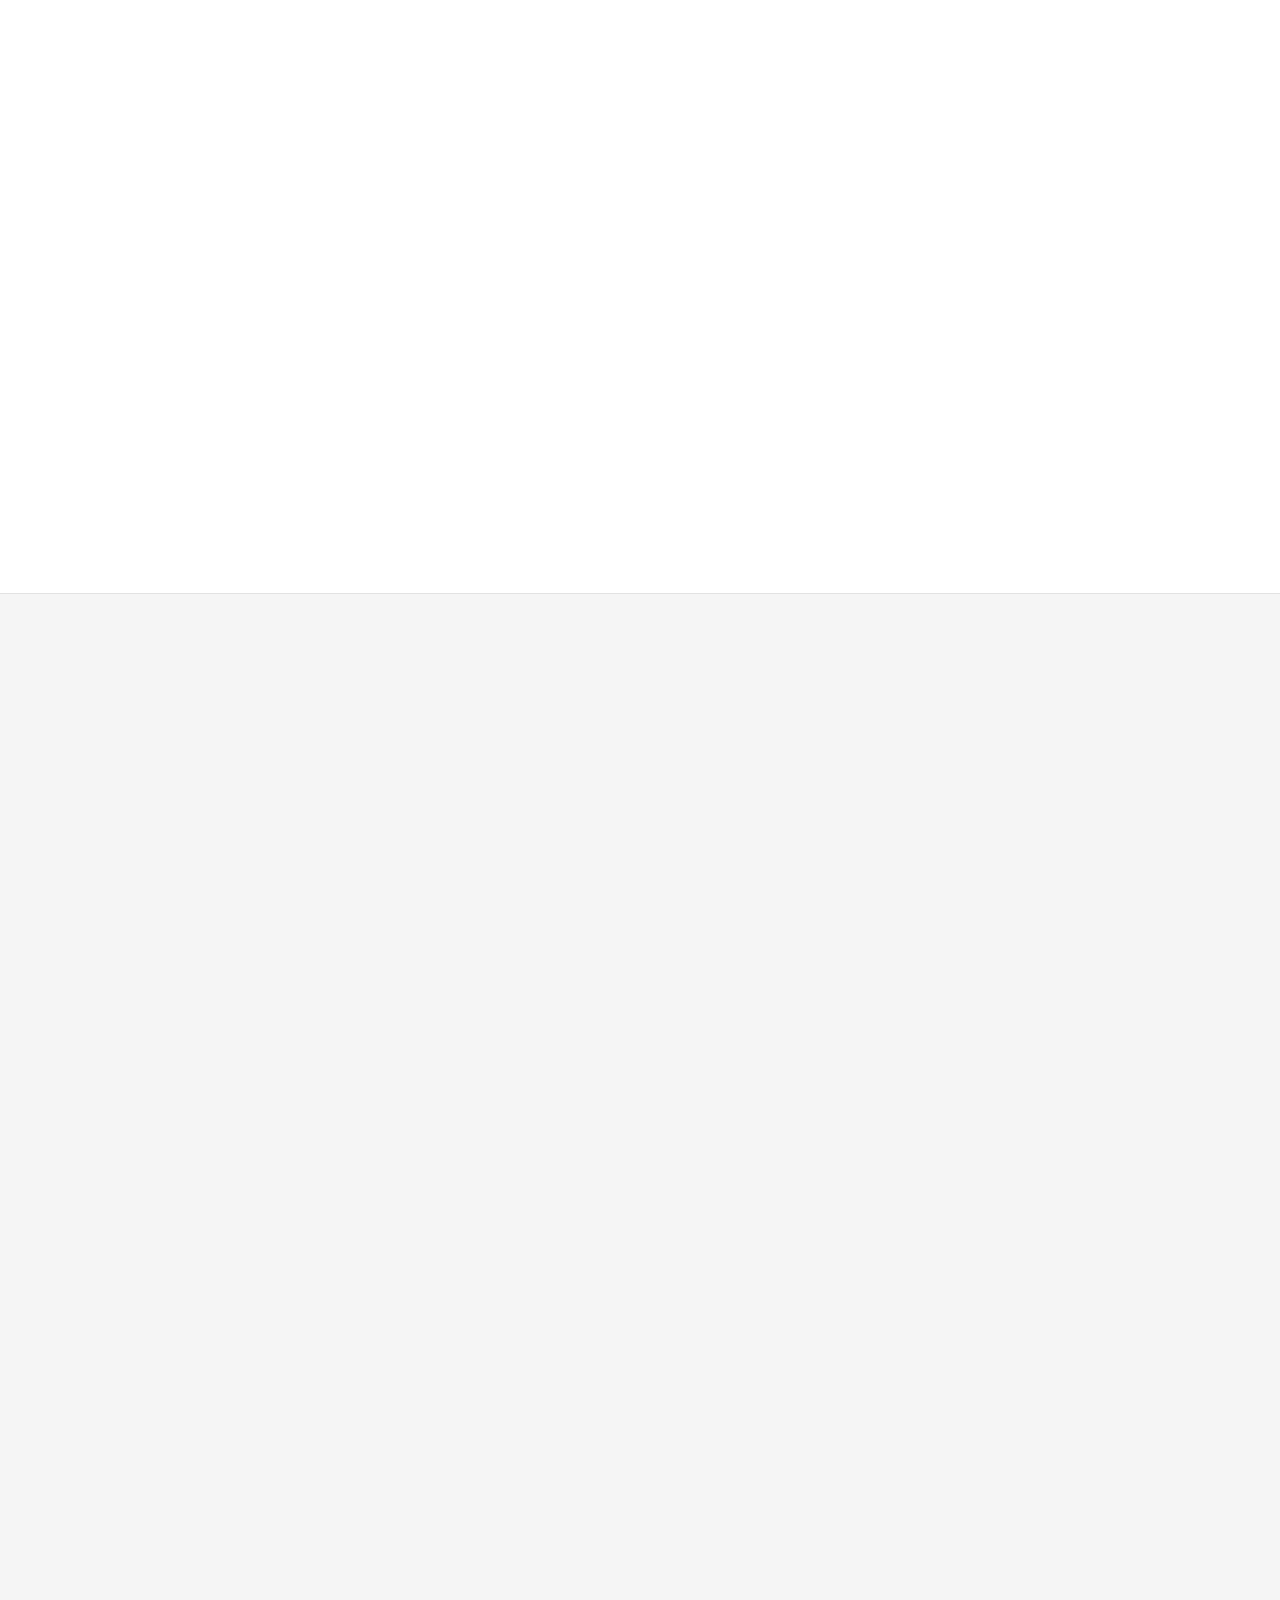
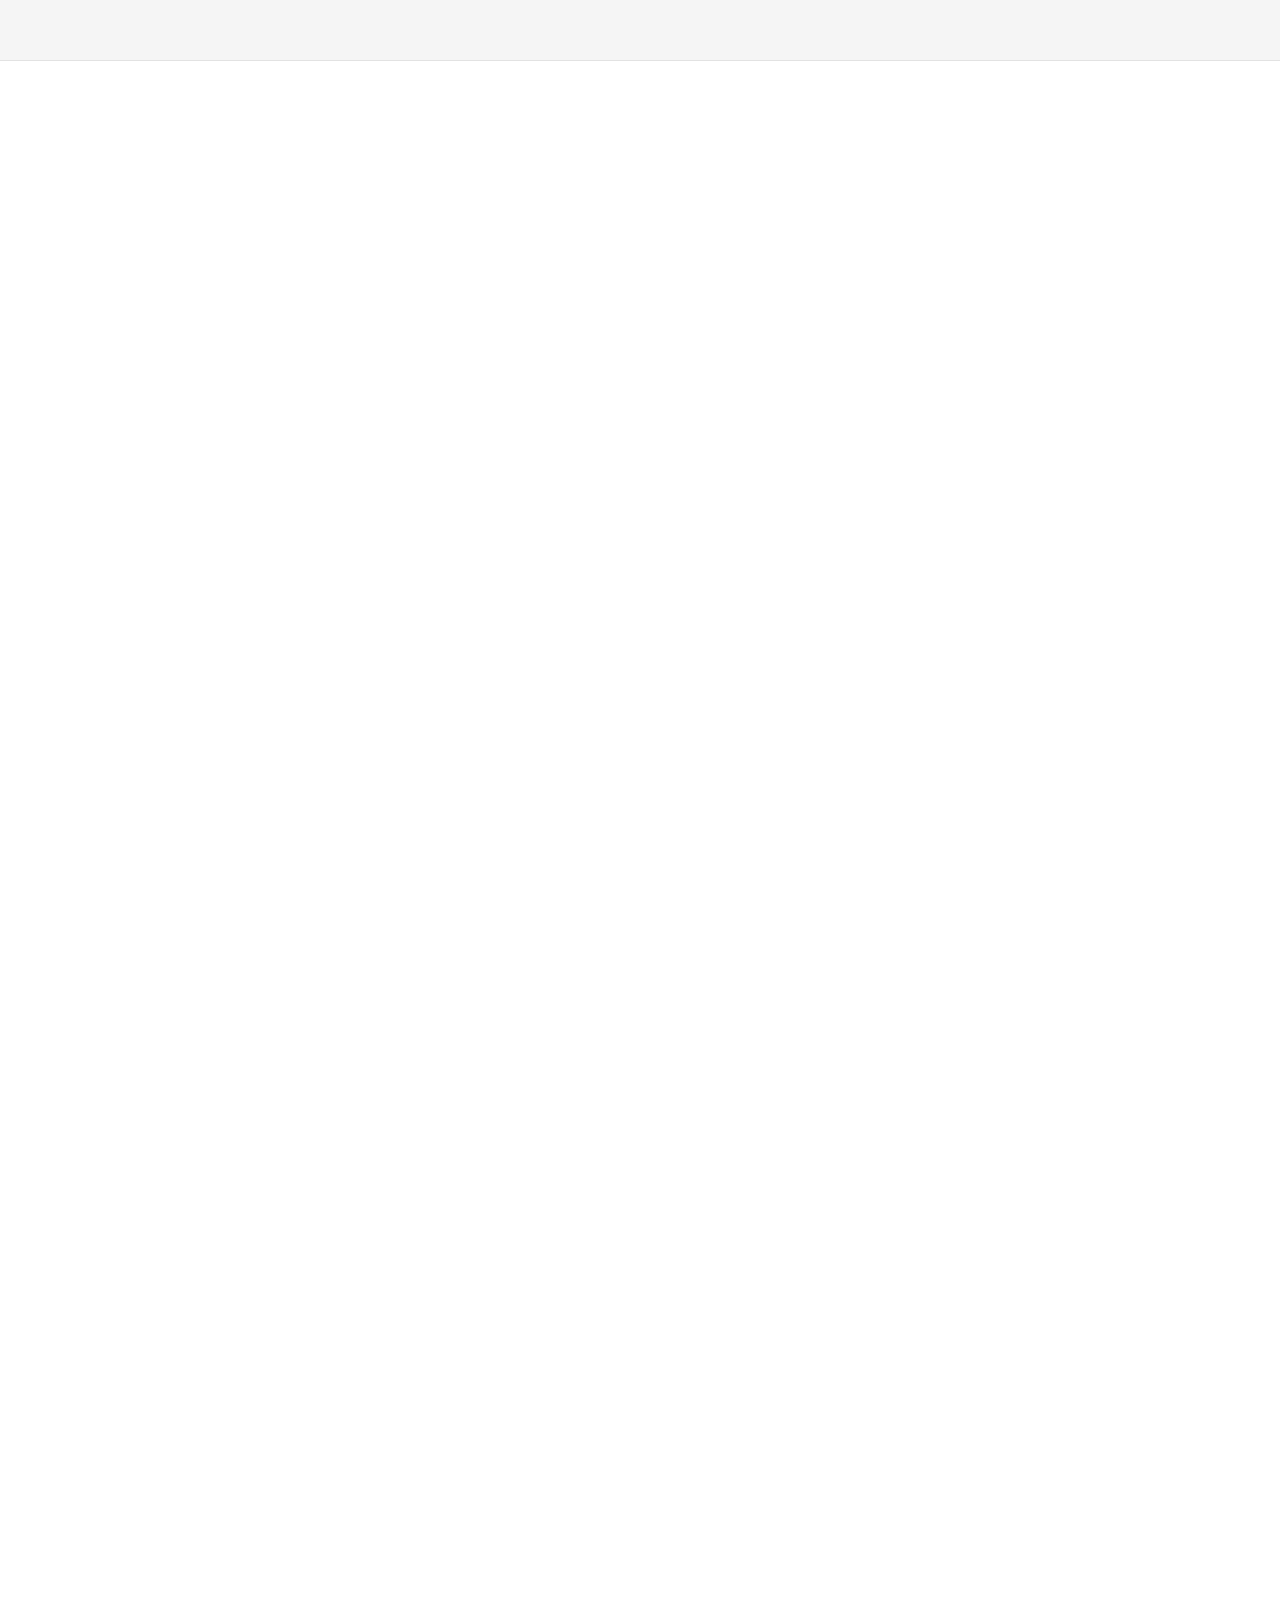
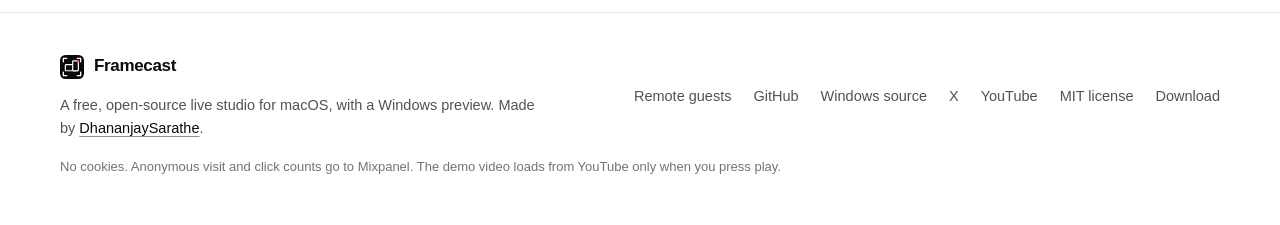
==== commit 863b21b3: "Windows downloads: Framecast Studio Windows 0.1.3 preview, with where to find the log Co-Authored-By" ====
--- a/index.html
+++ b/index.html
@@ -134,12 +134,12 @@
             <svg aria-hidden="true"><use href="#i-download"/></svg>
             <span class="btn-stack"><span>Download for Mac</span><small>macOS 14 or later · 72 MB</small></span>
           </a>
-          <a class="btn btn-lg hero-dl hero-dl-win" href="https://github.com/DhananjaySarathe/framecast-studio-windows/releases/download/v0.1.2/Framecast-Studio-Windows-0.1.2-x64-Setup.exe" data-win-link data-show-steps="windows" data-track="Download Click" data-track-platform="windows" data-track-where="hero">
+          <a class="btn btn-lg hero-dl hero-dl-win" href="https://github.com/DhananjaySarathe/framecast-studio-windows/releases/download/v0.1.3/Framecast-Studio-Windows-0.1.3-x64-Setup.exe" data-win-link data-show-steps="windows" data-track="Download Click" data-track-platform="windows" data-track-where="hero">
             <svg aria-hidden="true"><use href="#i-download"/></svg>
             <span class="btn-stack"><span>Download for Windows</span><small>Windows 11 · 18 MB · Preview</small></span>
           </a>
         </div>
-        <p class="meta">Mac 1.1.0 <span aria-hidden="true">·</span> Windows preview 0.1.2 <span aria-hidden="true">·</span> <a href="#download" data-track="Nav Click" data-track-where="hero">Install steps and terminal commands</a> <span aria-hidden="true">·</span> <a href="https://github.com/DhananjaySarathe/framecast-studio" data-track="GitHub Click" data-track-where="hero">Source on GitHub</a></p>
+        <p class="meta">Mac 1.1.0 <span aria-hidden="true">·</span> Windows preview 0.1.3 <span aria-hidden="true">·</span> <a href="#download" data-track="Nav Click" data-track-where="hero">Install steps and terminal commands</a> <span aria-hidden="true">·</span> <a href="https://github.com/DhananjaySarathe/framecast-studio" data-track="GitHub Click" data-track-where="hero">Source on GitHub</a></p>
         <p class="meta-alt">The Windows preview covers capture, recording and streaming. The AI director is Mac-only for now.</p>
 
         <!-- Animated illustration: one presenter, two canvases, the AI director switching looks. -->
@@ -804,13 +804,13 @@
             <div class="dl">
               <div class="dl-main">
                 <img class="dl-icon" src="assets/img/icon-256.png" width="112" height="112" alt="Framecast app icon">
-                <p class="dl-name">Framecast Studio <span>0.1.2 preview</span></p>
-                <a class="btn btn-primary btn-xl" href="https://github.com/DhananjaySarathe/framecast-studio-windows/releases/download/v0.1.2/Framecast-Studio-Windows-0.1.2-x64-Setup.exe" data-win-link data-track="Download Click" data-track-platform="windows" data-track-where="download section">
+                <p class="dl-name">Framecast Studio <span>0.1.3 preview</span></p>
+                <a class="btn btn-primary btn-xl" href="https://github.com/DhananjaySarathe/framecast-studio-windows/releases/download/v0.1.3/Framecast-Studio-Windows-0.1.3-x64-Setup.exe" data-win-link data-track="Download Click" data-track-platform="windows" data-track-where="download section">
                   <svg aria-hidden="true"><use href="#i-download"/></svg>
                   <span class="btn-stack"><span>Download for Windows</span><small>Setup.exe · 18 MB</small></span>
                 </a>
                 <p class="dl-alt">
-                  <a href="https://github.com/DhananjaySarathe/framecast-studio-windows/releases/download/v0.1.2/Framecast-Studio-Windows-0.1.2-x64-Portable.zip" data-track="Download Click" data-track-platform="windows" data-track-where="portable zip">Portable ZIP, 22 MB</a>
+                  <a href="https://github.com/DhananjaySarathe/framecast-studio-windows/releases/download/v0.1.3/Framecast-Studio-Windows-0.1.3-x64-Portable.zip" data-track="Download Click" data-track-platform="windows" data-track-where="portable zip">Portable ZIP, 22 MB</a>
                   <span aria-hidden="true">·</span>
                   <a href="https://github.com/DhananjaySarathe/framecast-studio-windows/releases" data-track="Release Notes Click" data-track-platform="windows">All versions and release notes</a>
                 </p>
@@ -823,12 +823,12 @@
                 <div class="hash">
                   <div class="hash-head">
                     <span>SHA-256 · Setup.exe</span>
-                    <button class="copy" type="button" data-track="Copy" data-track-what="SHA-256" data-track-platform="windows" data-copy="ae145b783495623cf3e88640b1dea327ff8efd12231e05d3086bea09d7b03415">
+                    <button class="copy" type="button" data-track="Copy" data-track-what="SHA-256" data-track-platform="windows" data-copy="803ae18087aa6cefd6e9c1bd7561ca67211db75aff2b1b39e344836b89b3006c">
                       <svg aria-hidden="true"><use href="#i-copy"/></svg><span data-copy-label>Copy</span>
                     </button>
                   </div>
-                  <code class="hash-value">ae145b783495623cf3e88640b1dea327ff8efd12231e05d3086bea09d7b03415</code>
-                  <p>To check your copy, run <code>Get-FileHash .\Framecast-Studio-Windows-0.1.2-x64-Setup.exe</code> in PowerShell and compare.</p>
+                  <code class="hash-value">803ae18087aa6cefd6e9c1bd7561ca67211db75aff2b1b39e344836b89b3006c</code>
+                  <p>To check your copy, run <code>Get-FileHash .\Framecast-Studio-Windows-0.1.3-x64-Setup.exe</code> in PowerShell and compare.</p>
                 </div>
               </div>
 
@@ -836,7 +836,7 @@
                 <h3>Opening it the first time</h3>
                 <p class="dl-why">The preview isn't code-signed yet, so Windows may warn you once. It installs for your user account only. You don't need admin rights.</p>
                 <ol class="install">
-                  <li><span class="n">1</span><div><b>Run the installer.</b> Open <code>Framecast-Studio-Windows-0.1.2-x64-Setup.exe</code> from your Downloads folder. If your browser asks, choose <b>Keep</b>.</div></li>
+                  <li><span class="n">1</span><div><b>Run the installer.</b> Open <code>Framecast-Studio-Windows-0.1.3-x64-Setup.exe</code> from your Downloads folder. If your browser asks, choose <b>Keep</b>.</div></li>
                   <li><span class="n">2</span><div><b>Allow it once.</b> If you see “Windows protected your PC”, click <b>More info</b>, then <b>Run anyway</b>. Then finish the setup.</div></li>
                   <li><span class="n">3</span><div><b>Open Framecast Studio from Start.</b> Choose <b>Add</b>, pick a screen or window, a webcam and a mic, then click <b>Start preview</b>. Nothing records until you start it.</div></li>
                   <li><span class="n">4</span><div><b>Record or go live.</b> <b>Record</b> saves the 16:9 and 9:16 canvases. To stream, add an RTMP or RTMPS server under <b>Destinations</b>, then click <b>Start broadcast</b>.</div></li>
@@ -851,7 +851,7 @@
                     <p>The AI director, remote guests, live captions, camera angles and the rundown. Full parity with the Mac app is in progress.</p>
                   </div>
                 </div>
-                <p class="fine">To remove it, go to Settings › Apps › Installed apps › Framecast Studio › Uninstall. <a href="https://github.com/DhananjaySarathe/framecast-studio-windows" data-track="GitHub Click" data-track-platform="windows" data-track-where="download section">The Windows source is on GitHub.</a></p>
+                <p class="fine">If something goes wrong, open <b>Settings (the gear) › Open logs folder</b> in Framecast and send the newest log with your report. To remove the app, go to Windows Settings › Apps › Installed apps › Framecast Studio › Uninstall. <a href="https://github.com/DhananjaySarathe/framecast-studio-windows" data-track="GitHub Click" data-track-platform="windows" data-track-where="download section">The Windows source is on GitHub.</a></p>
               </div>
             </div>
 
@@ -859,14 +859,14 @@
               <div class="terminal-bar">
                 <span class="lights" aria-hidden="true"><i></i><i></i><i></i></span>
                 <span class="terminal-title">Or install from PowerShell</span>
-                <button class="copy" type="button" data-track="Copy" data-track-what="install commands" data-track-platform="windows" data-copy="cd $HOME\Downloads&#10;curl.exe -LO https://github.com/DhananjaySarathe/framecast-studio-windows/releases/download/v0.1.2/Framecast-Studio-Windows-0.1.2-x64-Setup.exe&#10;Get-FileHash .\Framecast-Studio-Windows-0.1.2-x64-Setup.exe&#10;.\Framecast-Studio-Windows-0.1.2-x64-Setup.exe">
+                <button class="copy" type="button" data-track="Copy" data-track-what="install commands" data-track-platform="windows" data-copy="cd $HOME\Downloads&#10;curl.exe -LO https://github.com/DhananjaySarathe/framecast-studio-windows/releases/download/v0.1.3/Framecast-Studio-Windows-0.1.3-x64-Setup.exe&#10;Get-FileHash .\Framecast-Studio-Windows-0.1.3-x64-Setup.exe&#10;.\Framecast-Studio-Windows-0.1.3-x64-Setup.exe">
                   <svg aria-hidden="true"><use href="#i-copy"/></svg><span data-copy-label>Copy</span>
                 </button>
               </div>
 <pre><code><span class="p" aria-hidden="true">PS&gt; </span>cd $HOME\Downloads
-<span class="p" aria-hidden="true">PS&gt; </span>curl.exe -LO https://github.com/DhananjaySarathe/framecast-studio-windows/releases/download/v0.1.2/Framecast-Studio-Windows-0.1.2-x64-Setup.exe
-<span class="p" aria-hidden="true">PS&gt; </span>Get-FileHash .\Framecast-Studio-Windows-0.1.2-x64-Setup.exe
-<span class="p" aria-hidden="true">PS&gt; </span>.\Framecast-Studio-Windows-0.1.2-x64-Setup.exe</code></pre>
+<span class="p" aria-hidden="true">PS&gt; </span>curl.exe -LO https://github.com/DhananjaySarathe/framecast-studio-windows/releases/download/v0.1.3/Framecast-Studio-Windows-0.1.3-x64-Setup.exe
+<span class="p" aria-hidden="true">PS&gt; </span>Get-FileHash .\Framecast-Studio-Windows-0.1.3-x64-Setup.exe
+<span class="p" aria-hidden="true">PS&gt; </span>.\Framecast-Studio-Windows-0.1.3-x64-Setup.exe</code></pre>
               <p class="terminal-note">Type <code>curl.exe</code>, not <code>curl</code>: in Windows PowerShell, <code>curl</code> runs a different command. Windows 11 includes curl. The hash should match the SHA-256 above.</p>
             </div>
           </div>
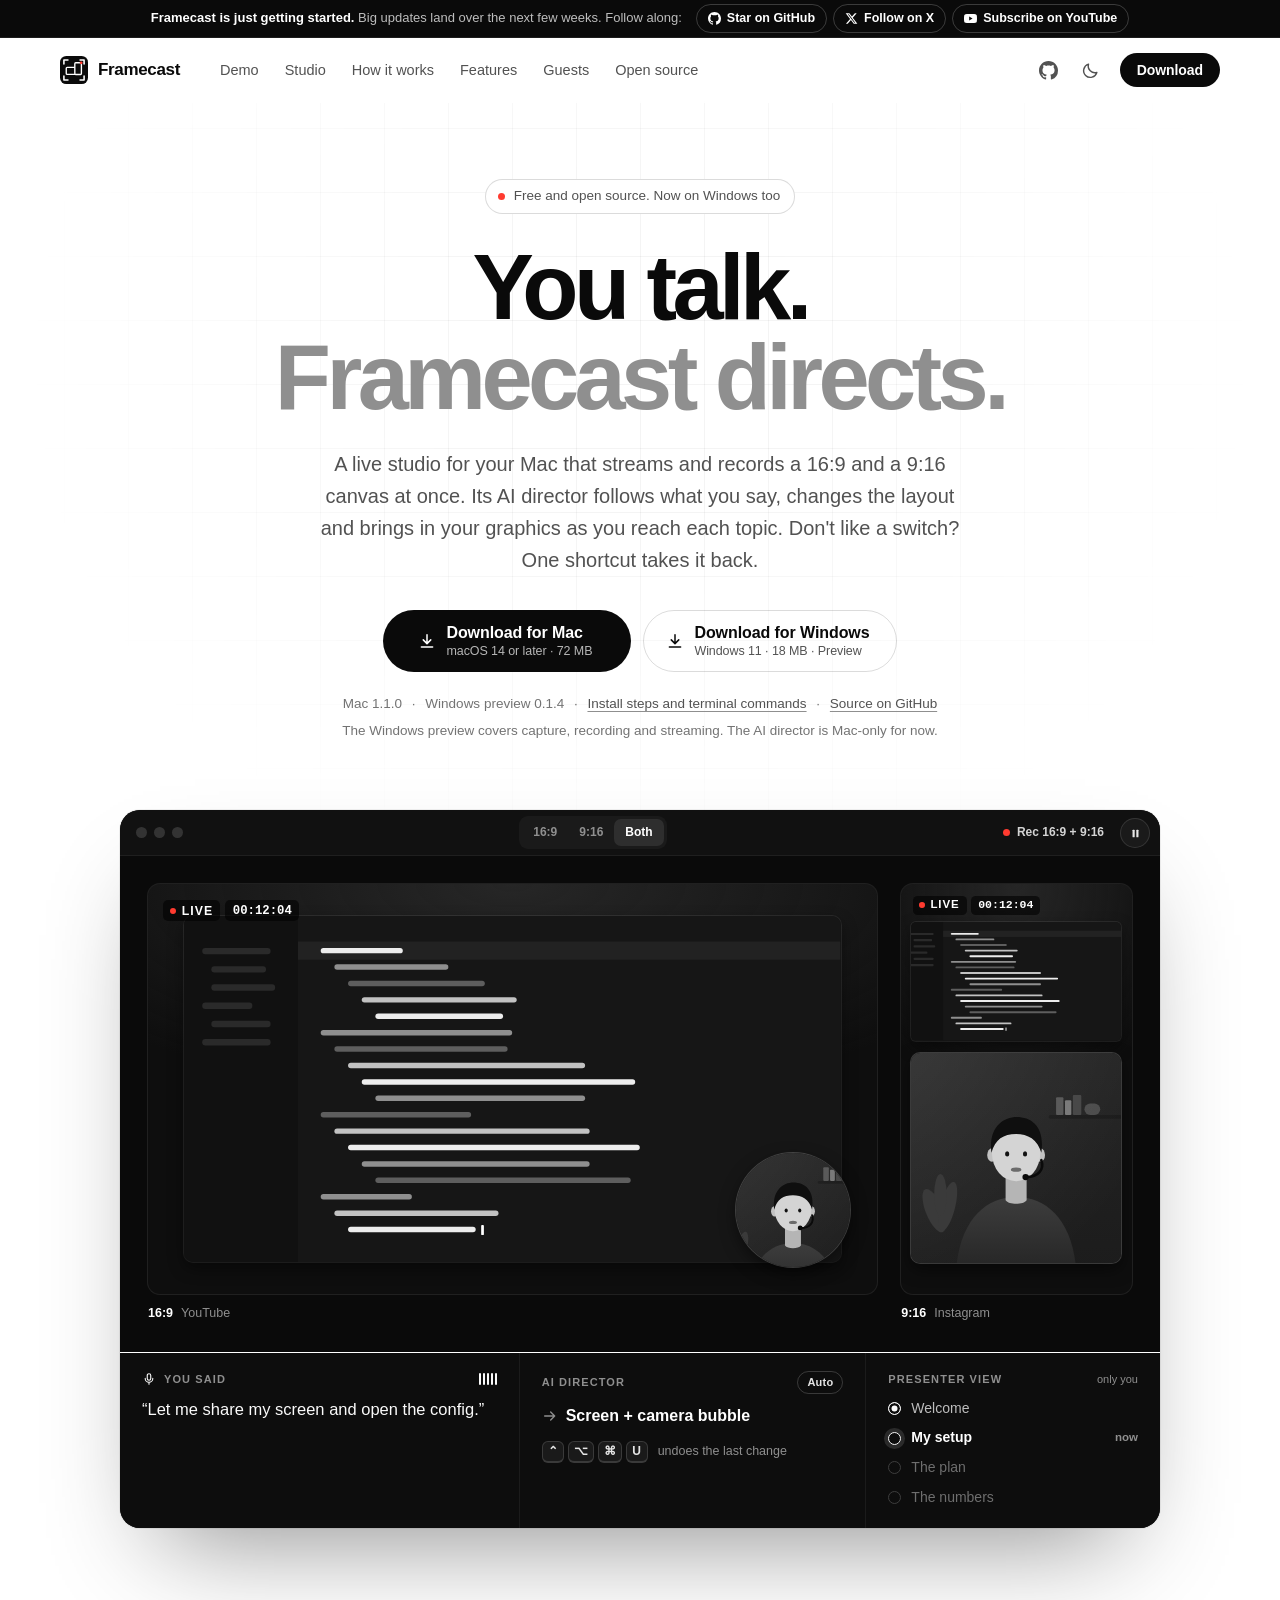
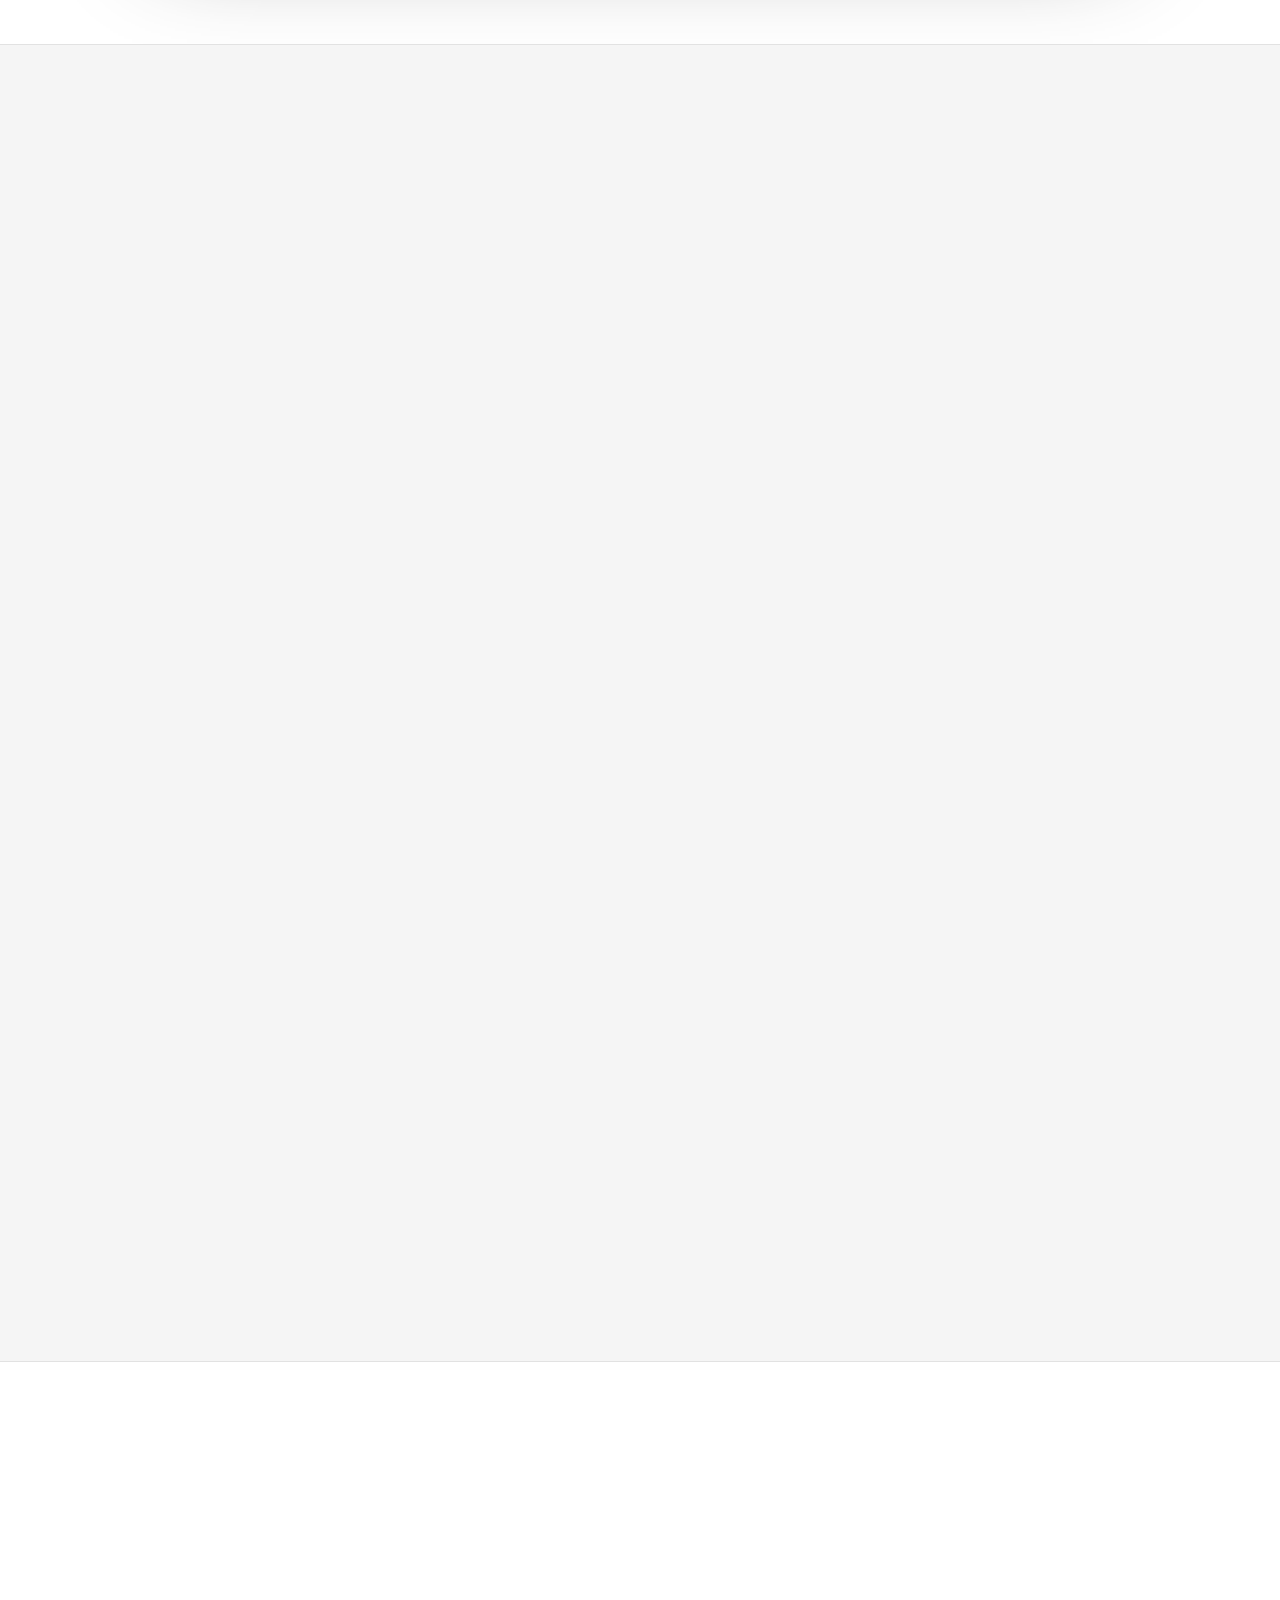
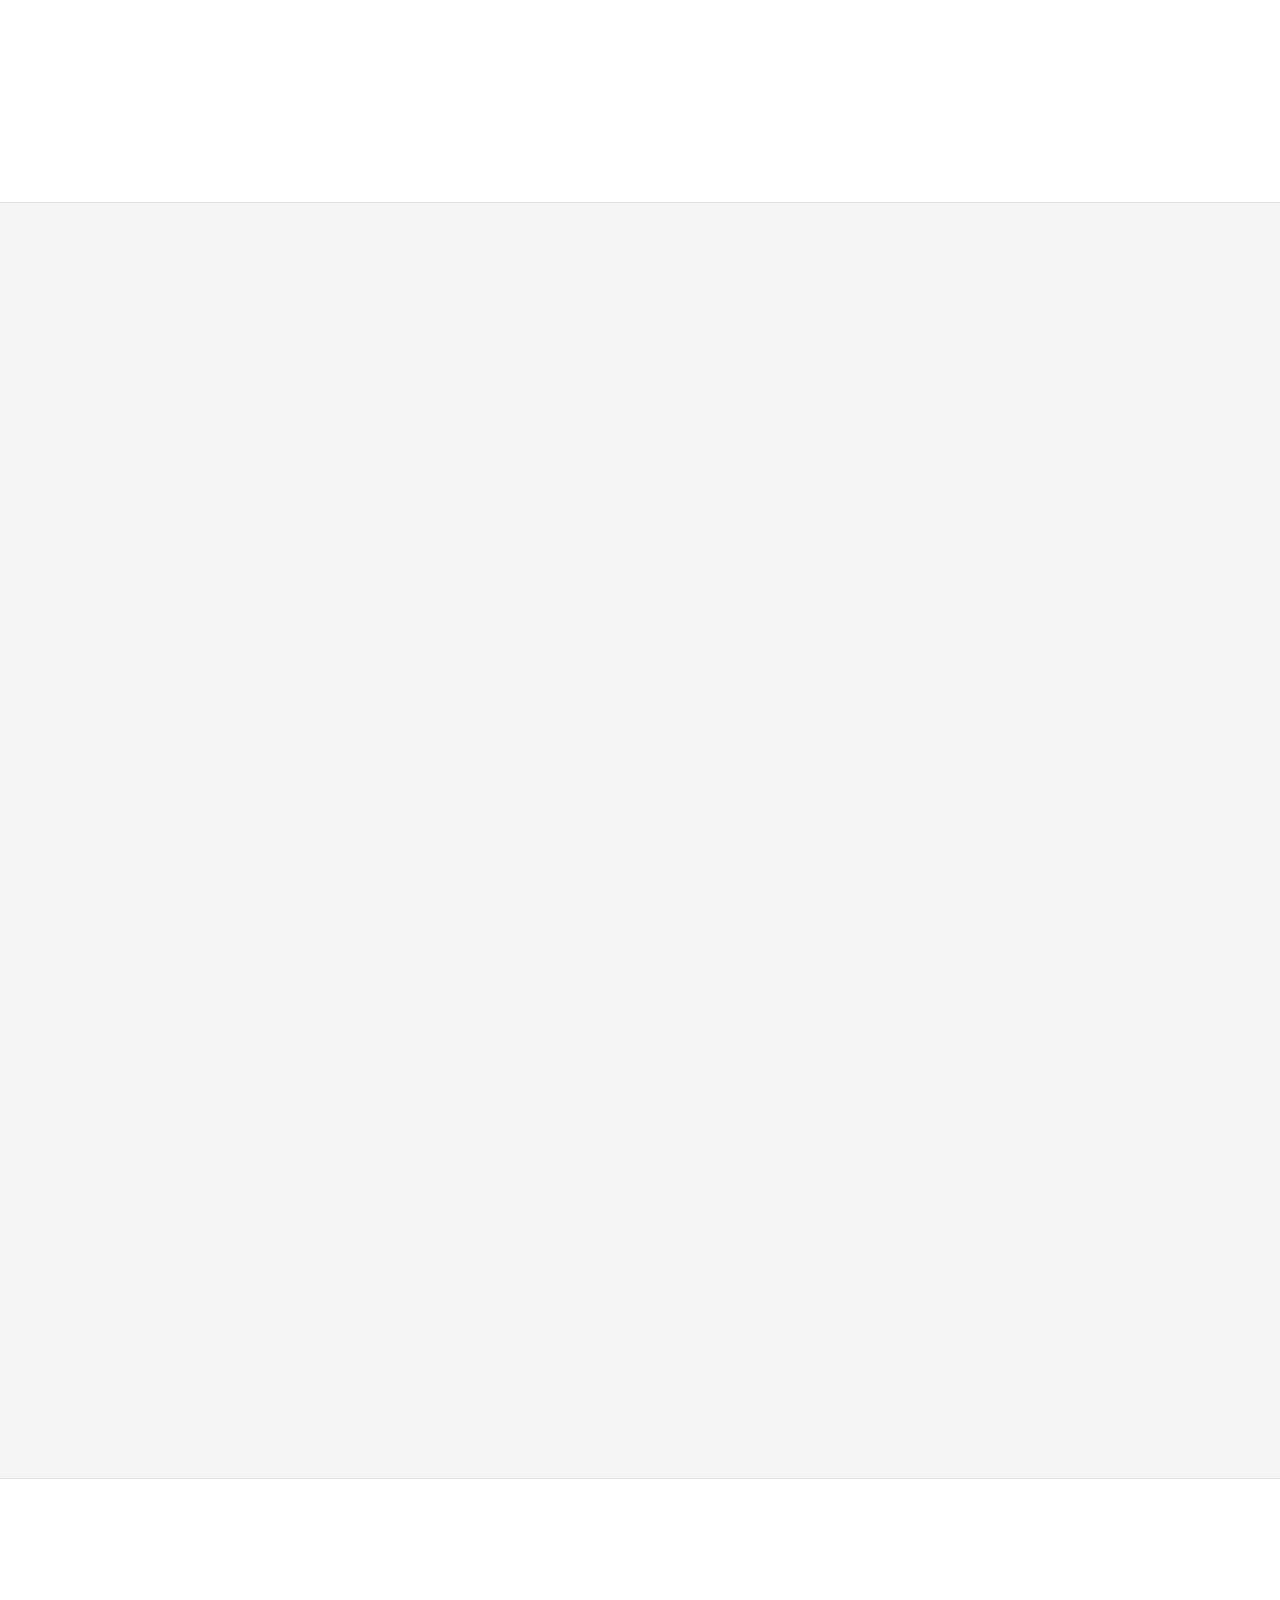
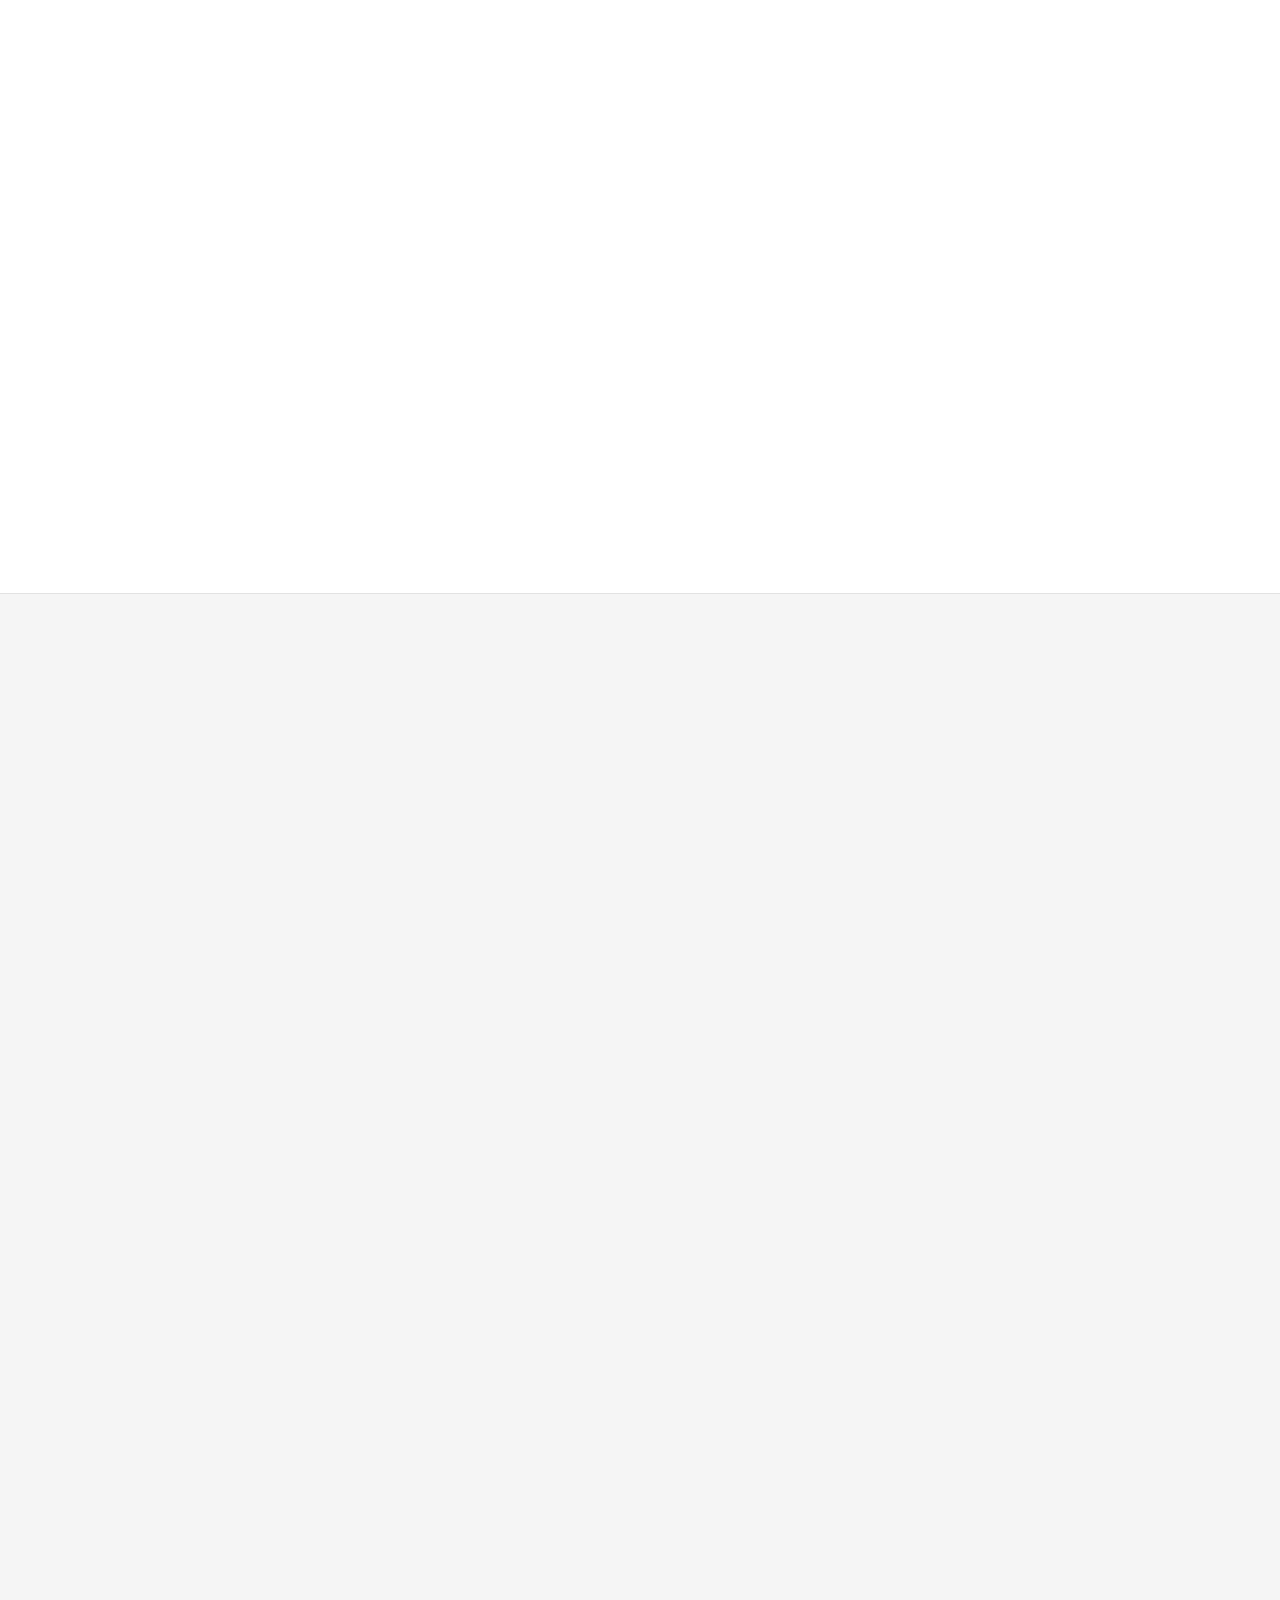
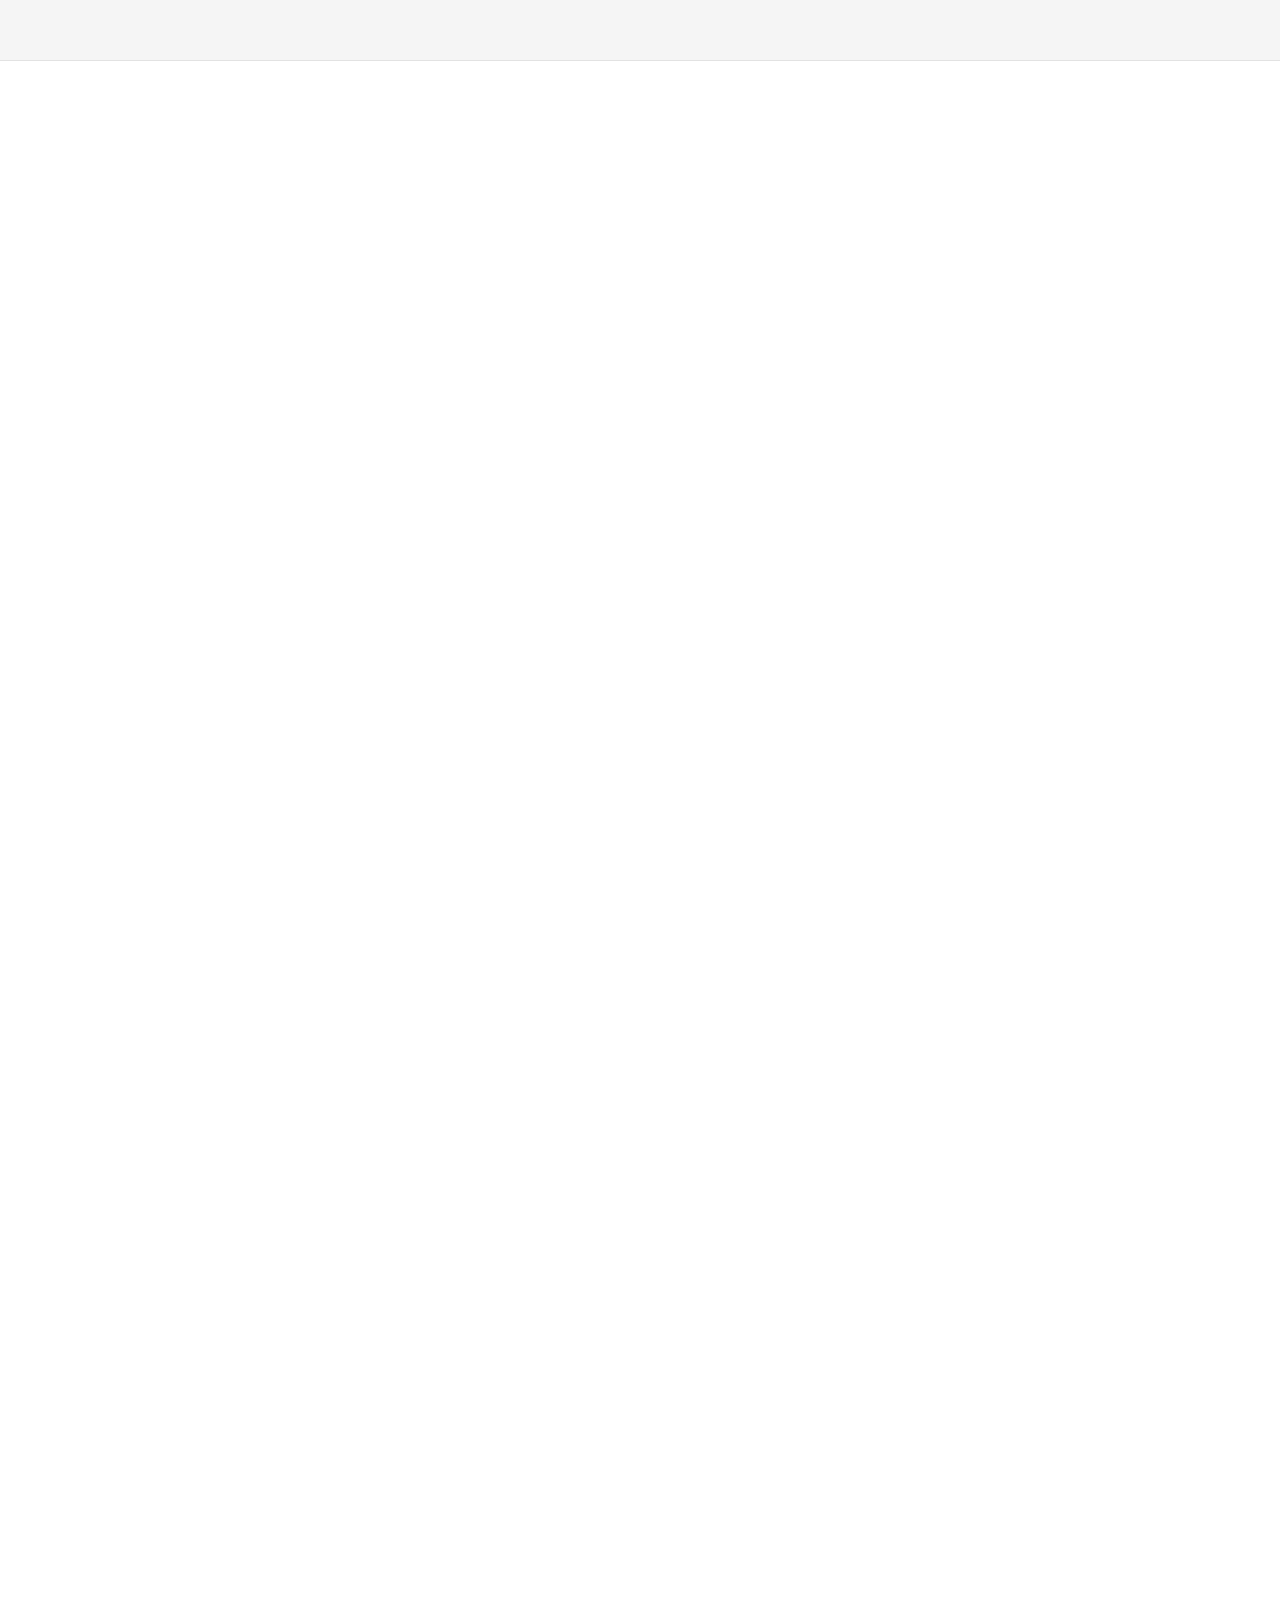
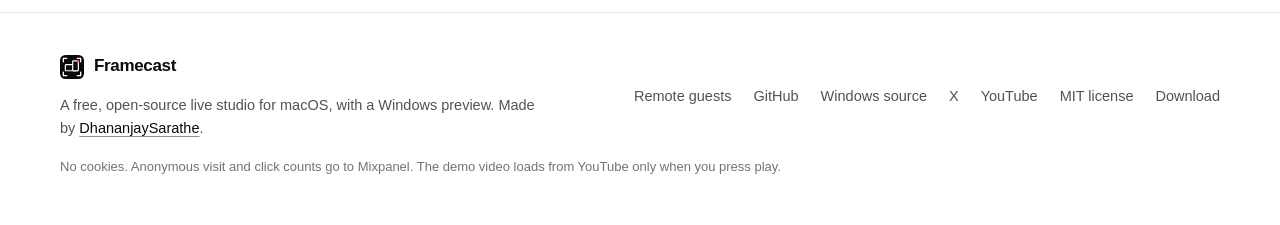
==== commit 359fc37d: "Windows downloads: Framecast Studio Windows 0.1.4 preview First preview tested on a real laptop. Sam" ====
--- a/index.html
+++ b/index.html
@@ -134,12 +134,12 @@
             <svg aria-hidden="true"><use href="#i-download"/></svg>
             <span class="btn-stack"><span>Download for Mac</span><small>macOS 14 or later · 72 MB</small></span>
           </a>
-          <a class="btn btn-lg hero-dl hero-dl-win" href="https://github.com/DhananjaySarathe/framecast-studio-windows/releases/download/v0.1.3/Framecast-Studio-Windows-0.1.3-x64-Setup.exe" data-win-link data-show-steps="windows" data-track="Download Click" data-track-platform="windows" data-track-where="hero">
+          <a class="btn btn-lg hero-dl hero-dl-win" href="https://github.com/DhananjaySarathe/framecast-studio-windows/releases/download/v0.1.4/Framecast-Studio-Windows-0.1.4-x64-Setup.exe" data-win-link data-show-steps="windows" data-track="Download Click" data-track-platform="windows" data-track-where="hero">
             <svg aria-hidden="true"><use href="#i-download"/></svg>
             <span class="btn-stack"><span>Download for Windows</span><small>Windows 11 · 18 MB · Preview</small></span>
           </a>
         </div>
-        <p class="meta">Mac 1.1.0 <span aria-hidden="true">·</span> Windows preview 0.1.3 <span aria-hidden="true">·</span> <a href="#download" data-track="Nav Click" data-track-where="hero">Install steps and terminal commands</a> <span aria-hidden="true">·</span> <a href="https://github.com/DhananjaySarathe/framecast-studio" data-track="GitHub Click" data-track-where="hero">Source on GitHub</a></p>
+        <p class="meta">Mac 1.1.0 <span aria-hidden="true">·</span> Windows preview 0.1.4 <span aria-hidden="true">·</span> <a href="#download" data-track="Nav Click" data-track-where="hero">Install steps and terminal commands</a> <span aria-hidden="true">·</span> <a href="https://github.com/DhananjaySarathe/framecast-studio" data-track="GitHub Click" data-track-where="hero">Source on GitHub</a></p>
         <p class="meta-alt">The Windows preview covers capture, recording and streaming. The AI director is Mac-only for now.</p>
 
         <!-- Animated illustration: one presenter, two canvases, the AI director switching looks. -->
@@ -804,13 +804,13 @@
             <div class="dl">
               <div class="dl-main">
                 <img class="dl-icon" src="assets/img/icon-256.png" width="112" height="112" alt="Framecast app icon">
-                <p class="dl-name">Framecast Studio <span>0.1.3 preview</span></p>
-                <a class="btn btn-primary btn-xl" href="https://github.com/DhananjaySarathe/framecast-studio-windows/releases/download/v0.1.3/Framecast-Studio-Windows-0.1.3-x64-Setup.exe" data-win-link data-track="Download Click" data-track-platform="windows" data-track-where="download section">
+                <p class="dl-name">Framecast Studio <span>0.1.4 preview</span></p>
+                <a class="btn btn-primary btn-xl" href="https://github.com/DhananjaySarathe/framecast-studio-windows/releases/download/v0.1.4/Framecast-Studio-Windows-0.1.4-x64-Setup.exe" data-win-link data-track="Download Click" data-track-platform="windows" data-track-where="download section">
                   <svg aria-hidden="true"><use href="#i-download"/></svg>
                   <span class="btn-stack"><span>Download for Windows</span><small>Setup.exe · 18 MB</small></span>
                 </a>
                 <p class="dl-alt">
-                  <a href="https://github.com/DhananjaySarathe/framecast-studio-windows/releases/download/v0.1.3/Framecast-Studio-Windows-0.1.3-x64-Portable.zip" data-track="Download Click" data-track-platform="windows" data-track-where="portable zip">Portable ZIP, 22 MB</a>
+                  <a href="https://github.com/DhananjaySarathe/framecast-studio-windows/releases/download/v0.1.4/Framecast-Studio-Windows-0.1.4-x64-Portable.zip" data-track="Download Click" data-track-platform="windows" data-track-where="portable zip">Portable ZIP, 22 MB</a>
                   <span aria-hidden="true">·</span>
                   <a href="https://github.com/DhananjaySarathe/framecast-studio-windows/releases" data-track="Release Notes Click" data-track-platform="windows">All versions and release notes</a>
                 </p>
@@ -823,12 +823,12 @@
                 <div class="hash">
                   <div class="hash-head">
                     <span>SHA-256 · Setup.exe</span>
-                    <button class="copy" type="button" data-track="Copy" data-track-what="SHA-256" data-track-platform="windows" data-copy="803ae18087aa6cefd6e9c1bd7561ca67211db75aff2b1b39e344836b89b3006c">
+                    <button class="copy" type="button" data-track="Copy" data-track-what="SHA-256" data-track-platform="windows" data-copy="c89e34a5b4fe3eb961bb2abd4bfbb4eba8296c2b2312b2e763e613df2fcb7149">
                       <svg aria-hidden="true"><use href="#i-copy"/></svg><span data-copy-label>Copy</span>
                     </button>
                   </div>
-                  <code class="hash-value">803ae18087aa6cefd6e9c1bd7561ca67211db75aff2b1b39e344836b89b3006c</code>
-                  <p>To check your copy, run <code>Get-FileHash .\Framecast-Studio-Windows-0.1.3-x64-Setup.exe</code> in PowerShell and compare.</p>
+                  <code class="hash-value">c89e34a5b4fe3eb961bb2abd4bfbb4eba8296c2b2312b2e763e613df2fcb7149</code>
+                  <p>To check your copy, run <code>Get-FileHash .\Framecast-Studio-Windows-0.1.4-x64-Setup.exe</code> in PowerShell and compare.</p>
                 </div>
               </div>
 
@@ -836,7 +836,7 @@
                 <h3>Opening it the first time</h3>
                 <p class="dl-why">The preview isn't code-signed yet, so Windows may warn you once. It installs for your user account only. You don't need admin rights.</p>
                 <ol class="install">
-                  <li><span class="n">1</span><div><b>Run the installer.</b> Open <code>Framecast-Studio-Windows-0.1.3-x64-Setup.exe</code> from your Downloads folder. If your browser asks, choose <b>Keep</b>.</div></li>
+                  <li><span class="n">1</span><div><b>Run the installer.</b> Open <code>Framecast-Studio-Windows-0.1.4-x64-Setup.exe</code> from your Downloads folder. If your browser asks, choose <b>Keep</b>.</div></li>
                   <li><span class="n">2</span><div><b>Allow it once.</b> If you see “Windows protected your PC”, click <b>More info</b>, then <b>Run anyway</b>. Then finish the setup.</div></li>
                   <li><span class="n">3</span><div><b>Open Framecast Studio from Start.</b> Choose <b>Add</b>, pick a screen or window, a webcam and a mic, then click <b>Start preview</b>. Nothing records until you start it.</div></li>
                   <li><span class="n">4</span><div><b>Record or go live.</b> <b>Record</b> saves the 16:9 and 9:16 canvases. To stream, add an RTMP or RTMPS server under <b>Destinations</b>, then click <b>Start broadcast</b>.</div></li>
@@ -859,14 +859,14 @@
               <div class="terminal-bar">
                 <span class="lights" aria-hidden="true"><i></i><i></i><i></i></span>
                 <span class="terminal-title">Or install from PowerShell</span>
-                <button class="copy" type="button" data-track="Copy" data-track-what="install commands" data-track-platform="windows" data-copy="cd $HOME\Downloads&#10;curl.exe -LO https://github.com/DhananjaySarathe/framecast-studio-windows/releases/download/v0.1.3/Framecast-Studio-Windows-0.1.3-x64-Setup.exe&#10;Get-FileHash .\Framecast-Studio-Windows-0.1.3-x64-Setup.exe&#10;.\Framecast-Studio-Windows-0.1.3-x64-Setup.exe">
+                <button class="copy" type="button" data-track="Copy" data-track-what="install commands" data-track-platform="windows" data-copy="cd $HOME\Downloads&#10;curl.exe -LO https://github.com/DhananjaySarathe/framecast-studio-windows/releases/download/v0.1.4/Framecast-Studio-Windows-0.1.4-x64-Setup.exe&#10;Get-FileHash .\Framecast-Studio-Windows-0.1.4-x64-Setup.exe&#10;.\Framecast-Studio-Windows-0.1.4-x64-Setup.exe">
                   <svg aria-hidden="true"><use href="#i-copy"/></svg><span data-copy-label>Copy</span>
                 </button>
               </div>
 <pre><code><span class="p" aria-hidden="true">PS&gt; </span>cd $HOME\Downloads
-<span class="p" aria-hidden="true">PS&gt; </span>curl.exe -LO https://github.com/DhananjaySarathe/framecast-studio-windows/releases/download/v0.1.3/Framecast-Studio-Windows-0.1.3-x64-Setup.exe
-<span class="p" aria-hidden="true">PS&gt; </span>Get-FileHash .\Framecast-Studio-Windows-0.1.3-x64-Setup.exe
-<span class="p" aria-hidden="true">PS&gt; </span>.\Framecast-Studio-Windows-0.1.3-x64-Setup.exe</code></pre>
+<span class="p" aria-hidden="true">PS&gt; </span>curl.exe -LO https://github.com/DhananjaySarathe/framecast-studio-windows/releases/download/v0.1.4/Framecast-Studio-Windows-0.1.4-x64-Setup.exe
+<span class="p" aria-hidden="true">PS&gt; </span>Get-FileHash .\Framecast-Studio-Windows-0.1.4-x64-Setup.exe
+<span class="p" aria-hidden="true">PS&gt; </span>.\Framecast-Studio-Windows-0.1.4-x64-Setup.exe</code></pre>
               <p class="terminal-note">Type <code>curl.exe</code>, not <code>curl</code>: in Windows PowerShell, <code>curl</code> runs a different command. Windows 11 includes curl. The hash should match the SHA-256 above.</p>
             </div>
           </div>
